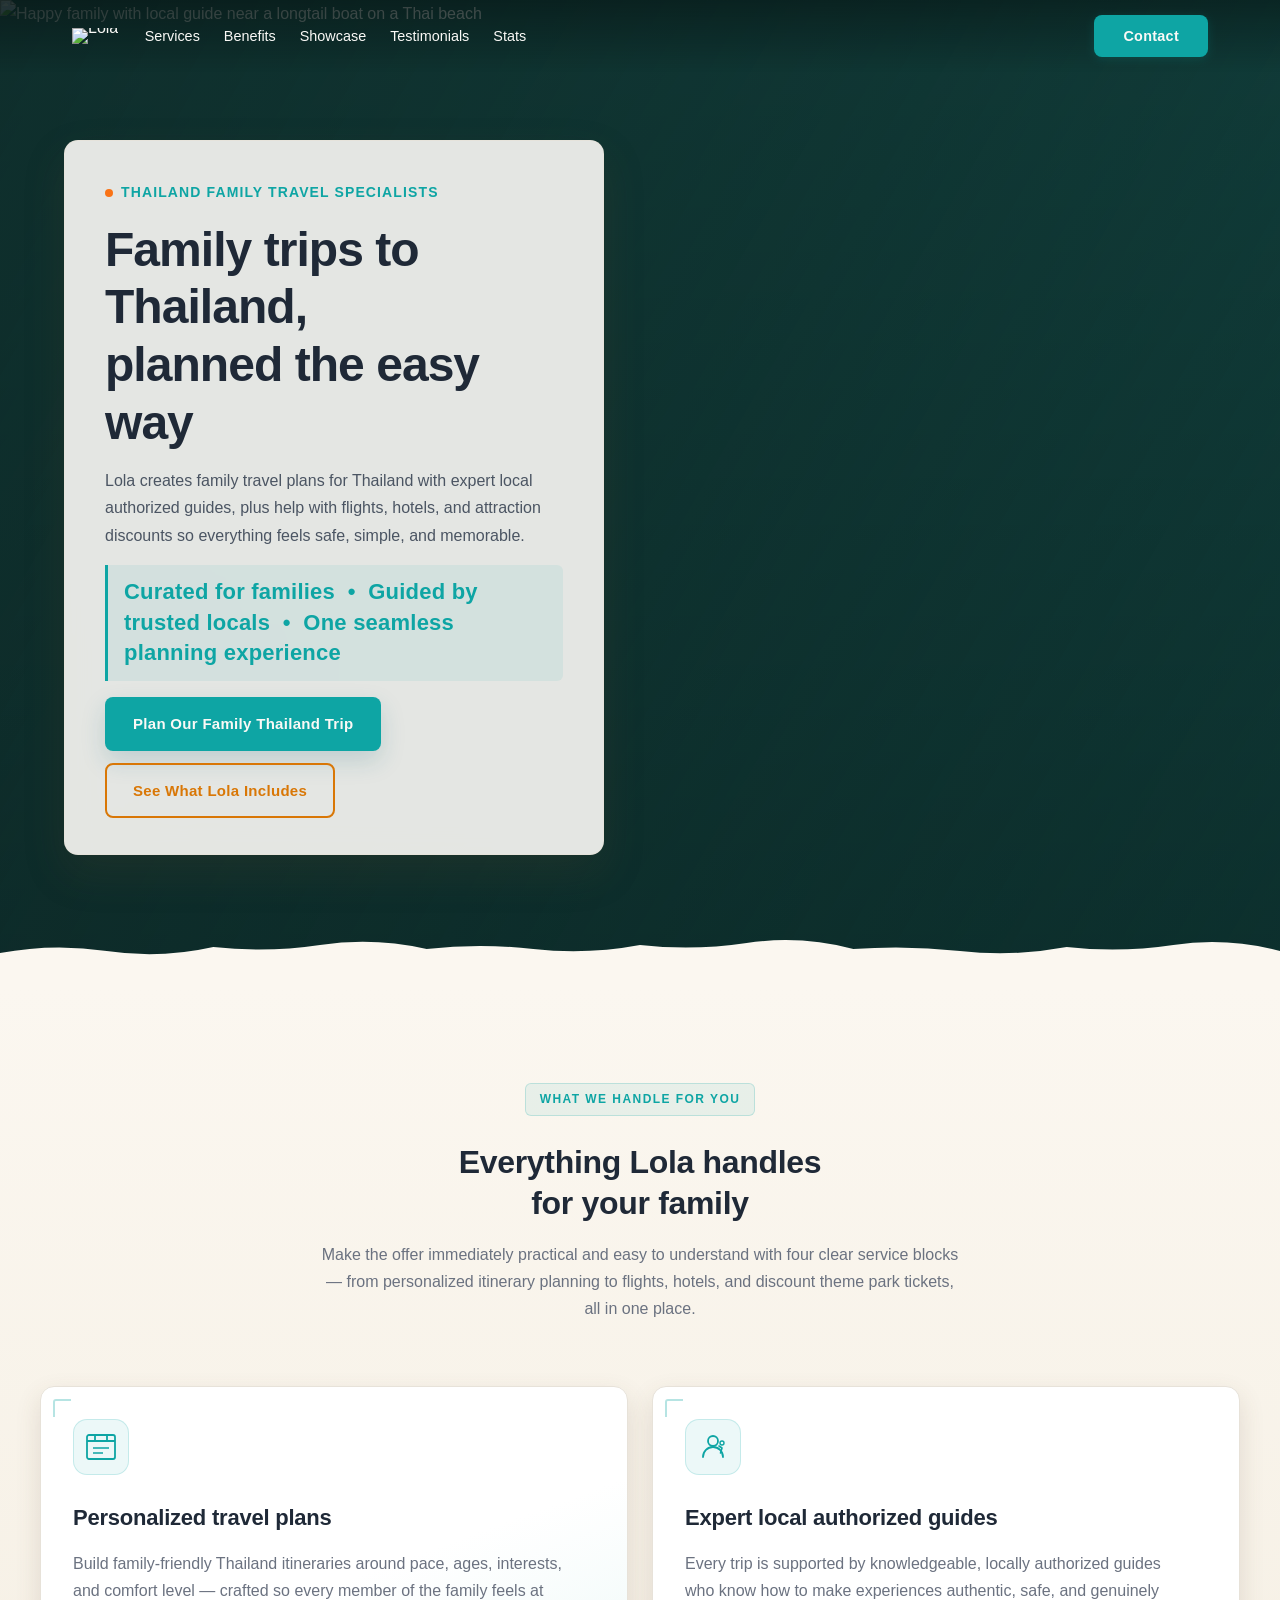
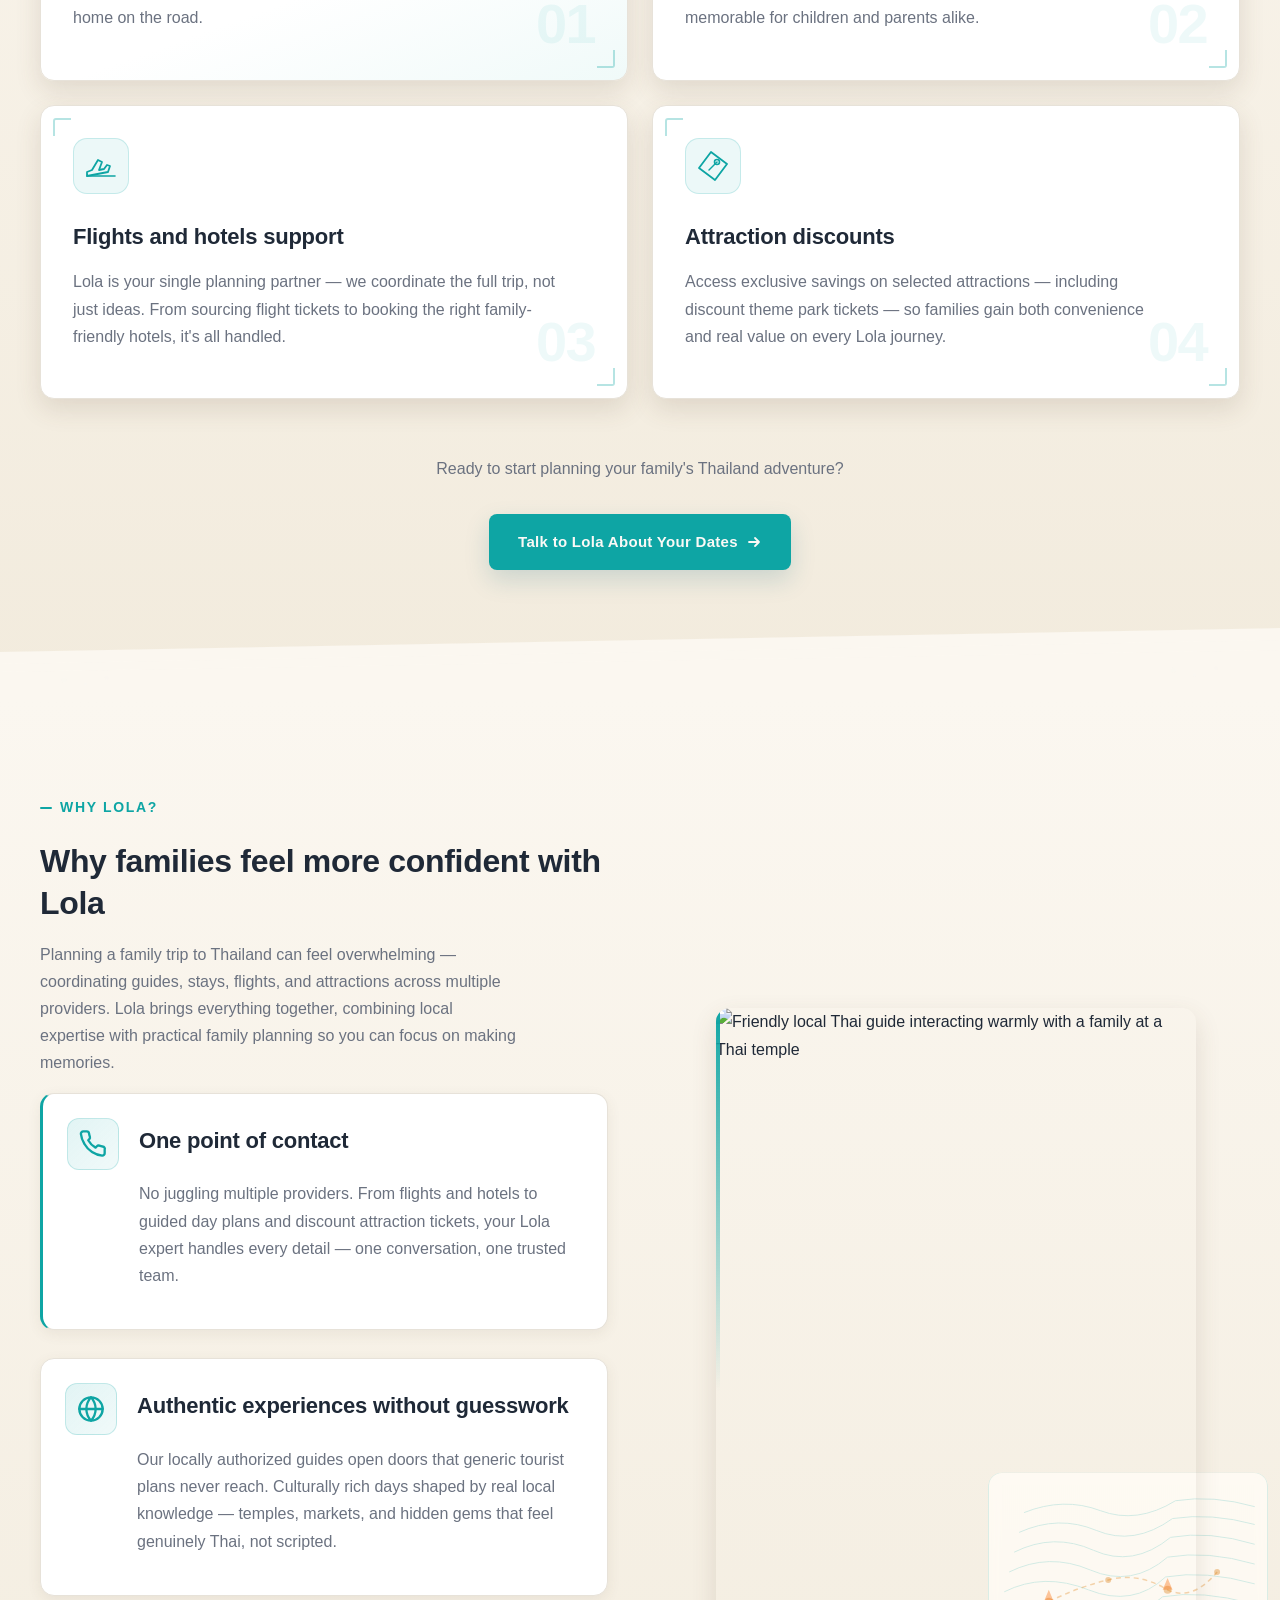
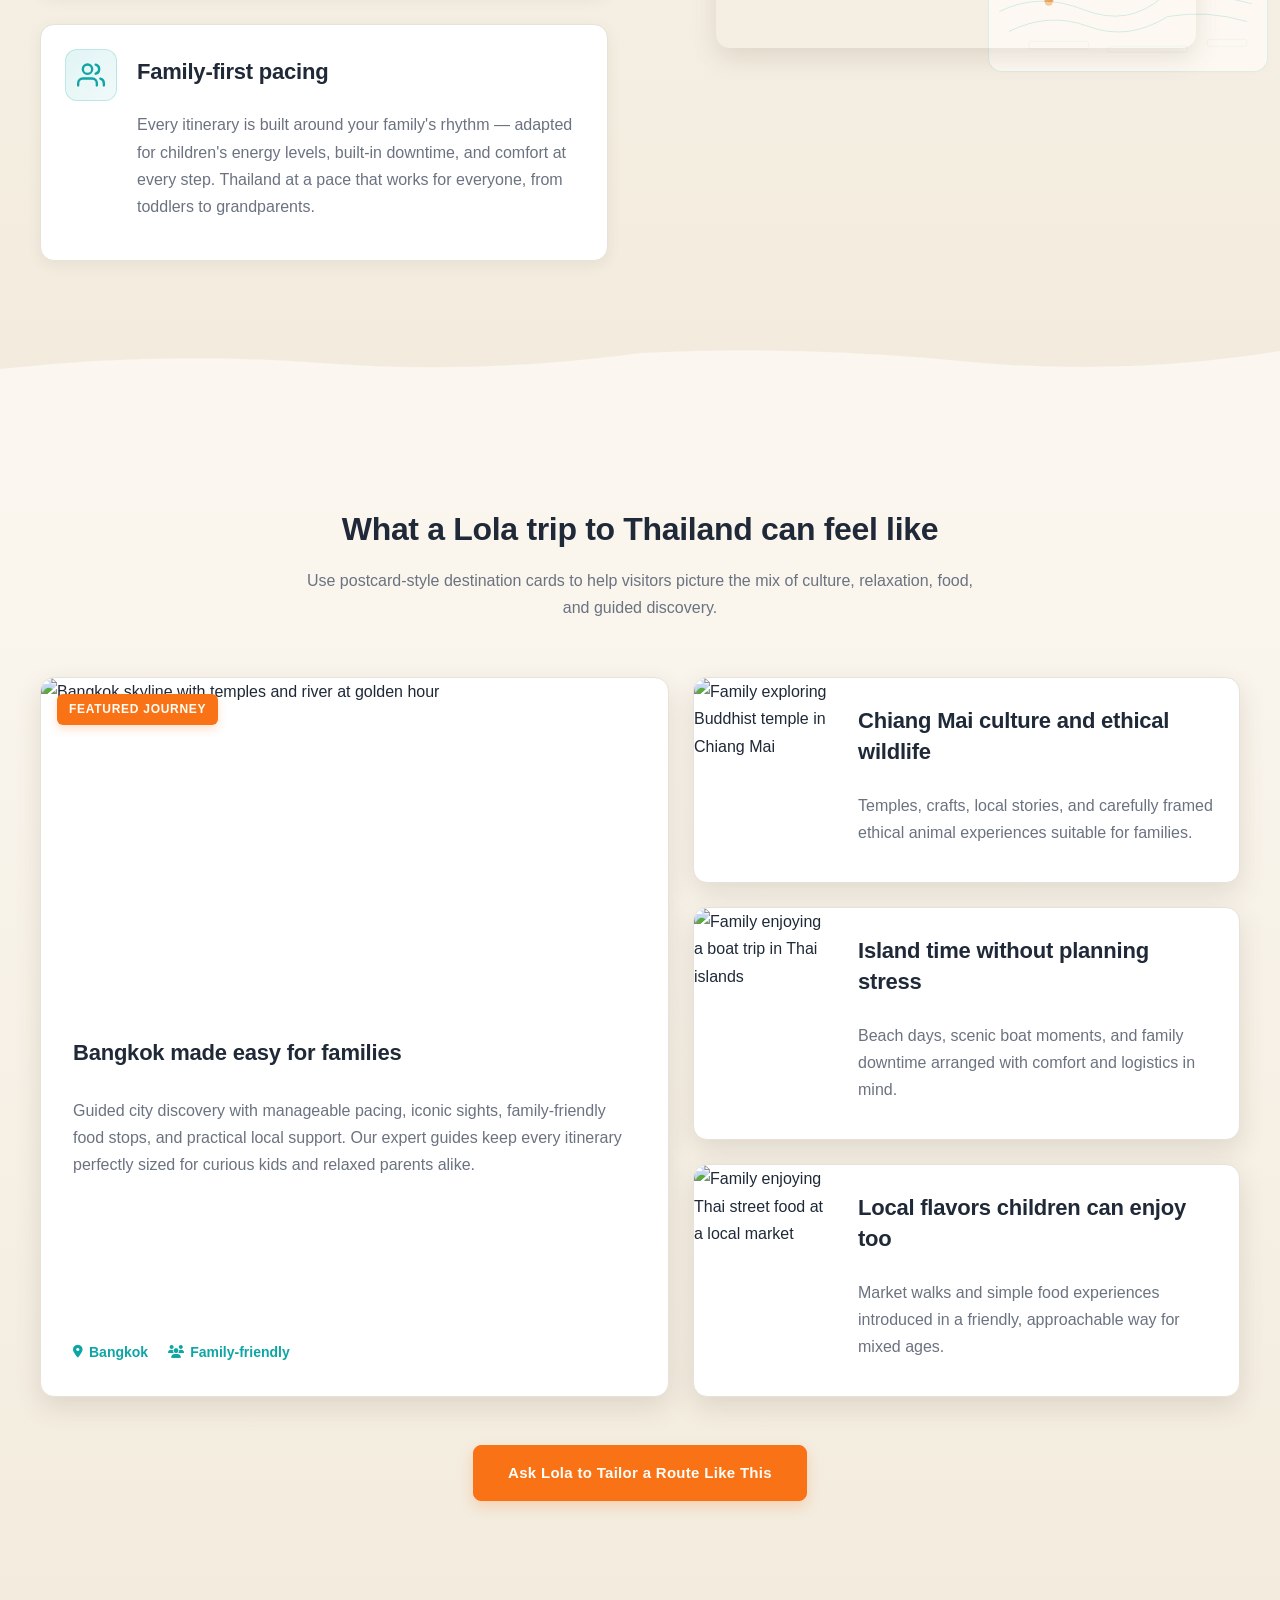
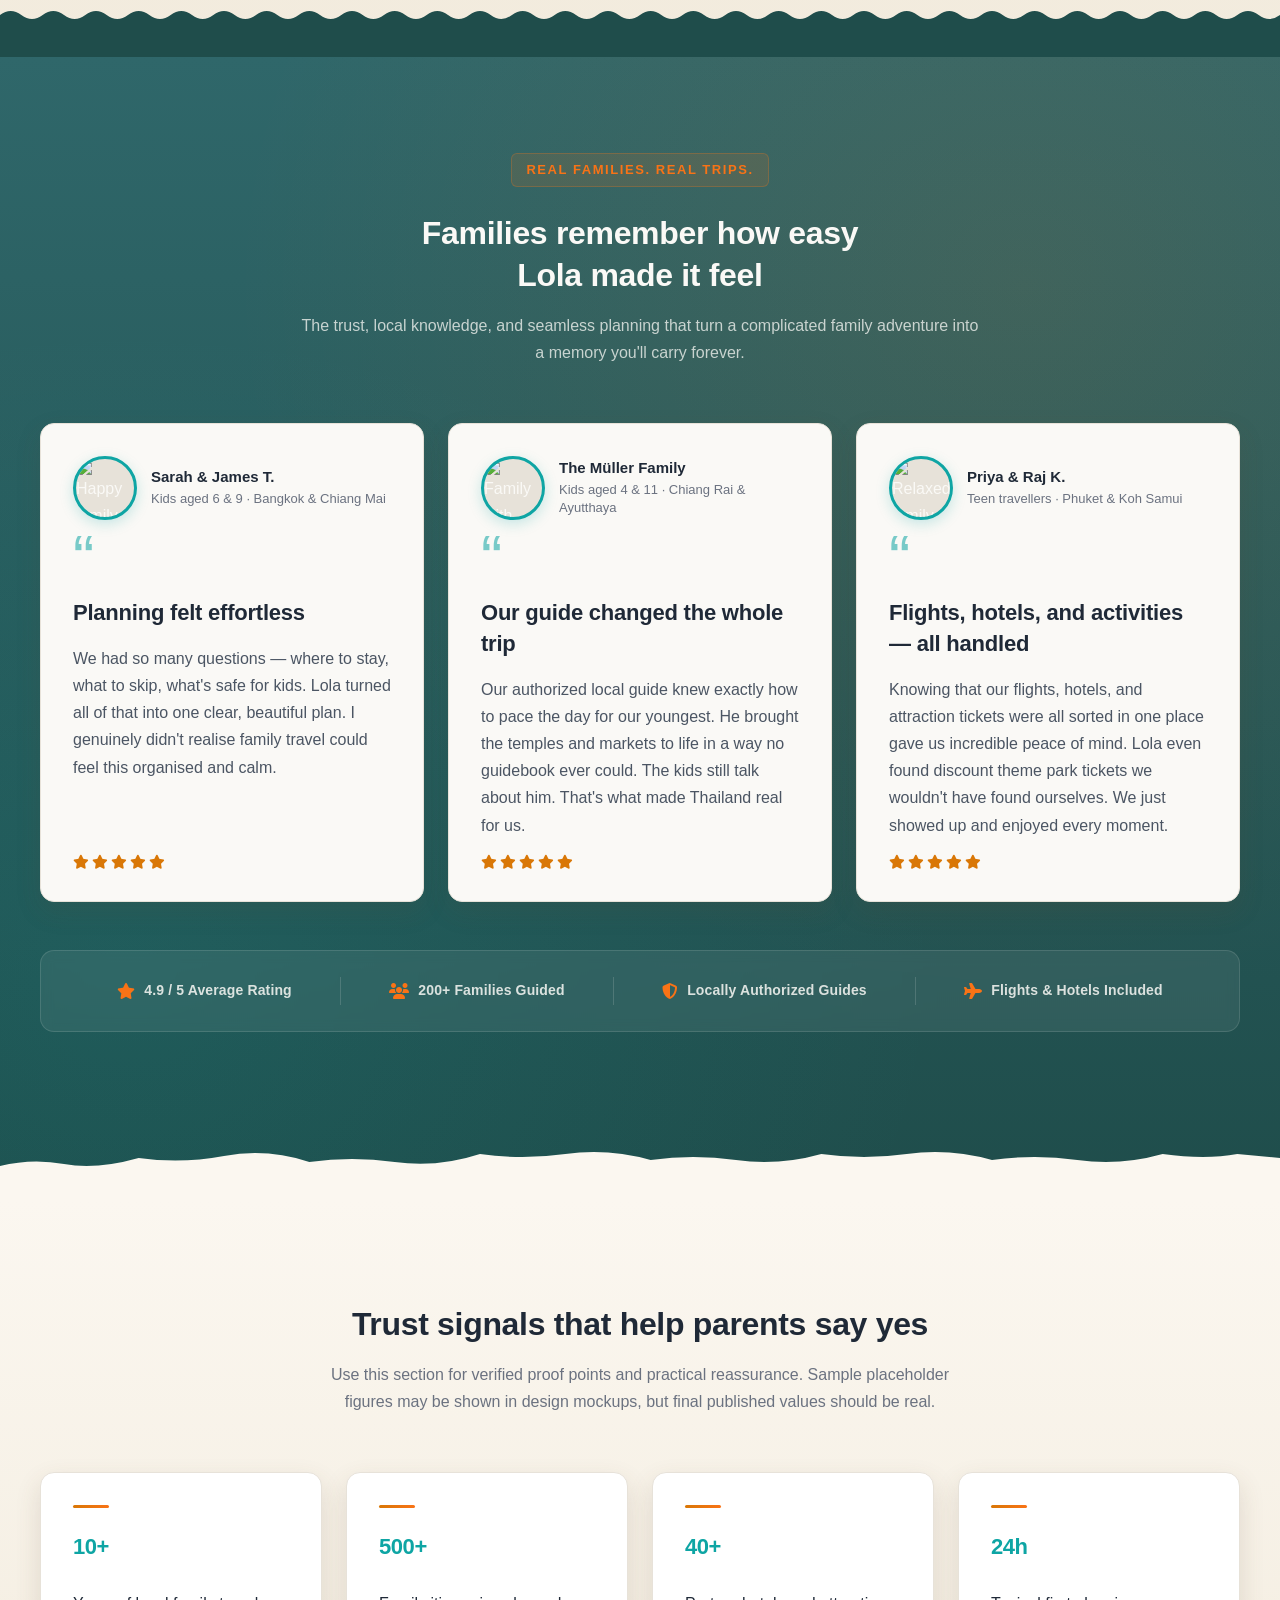
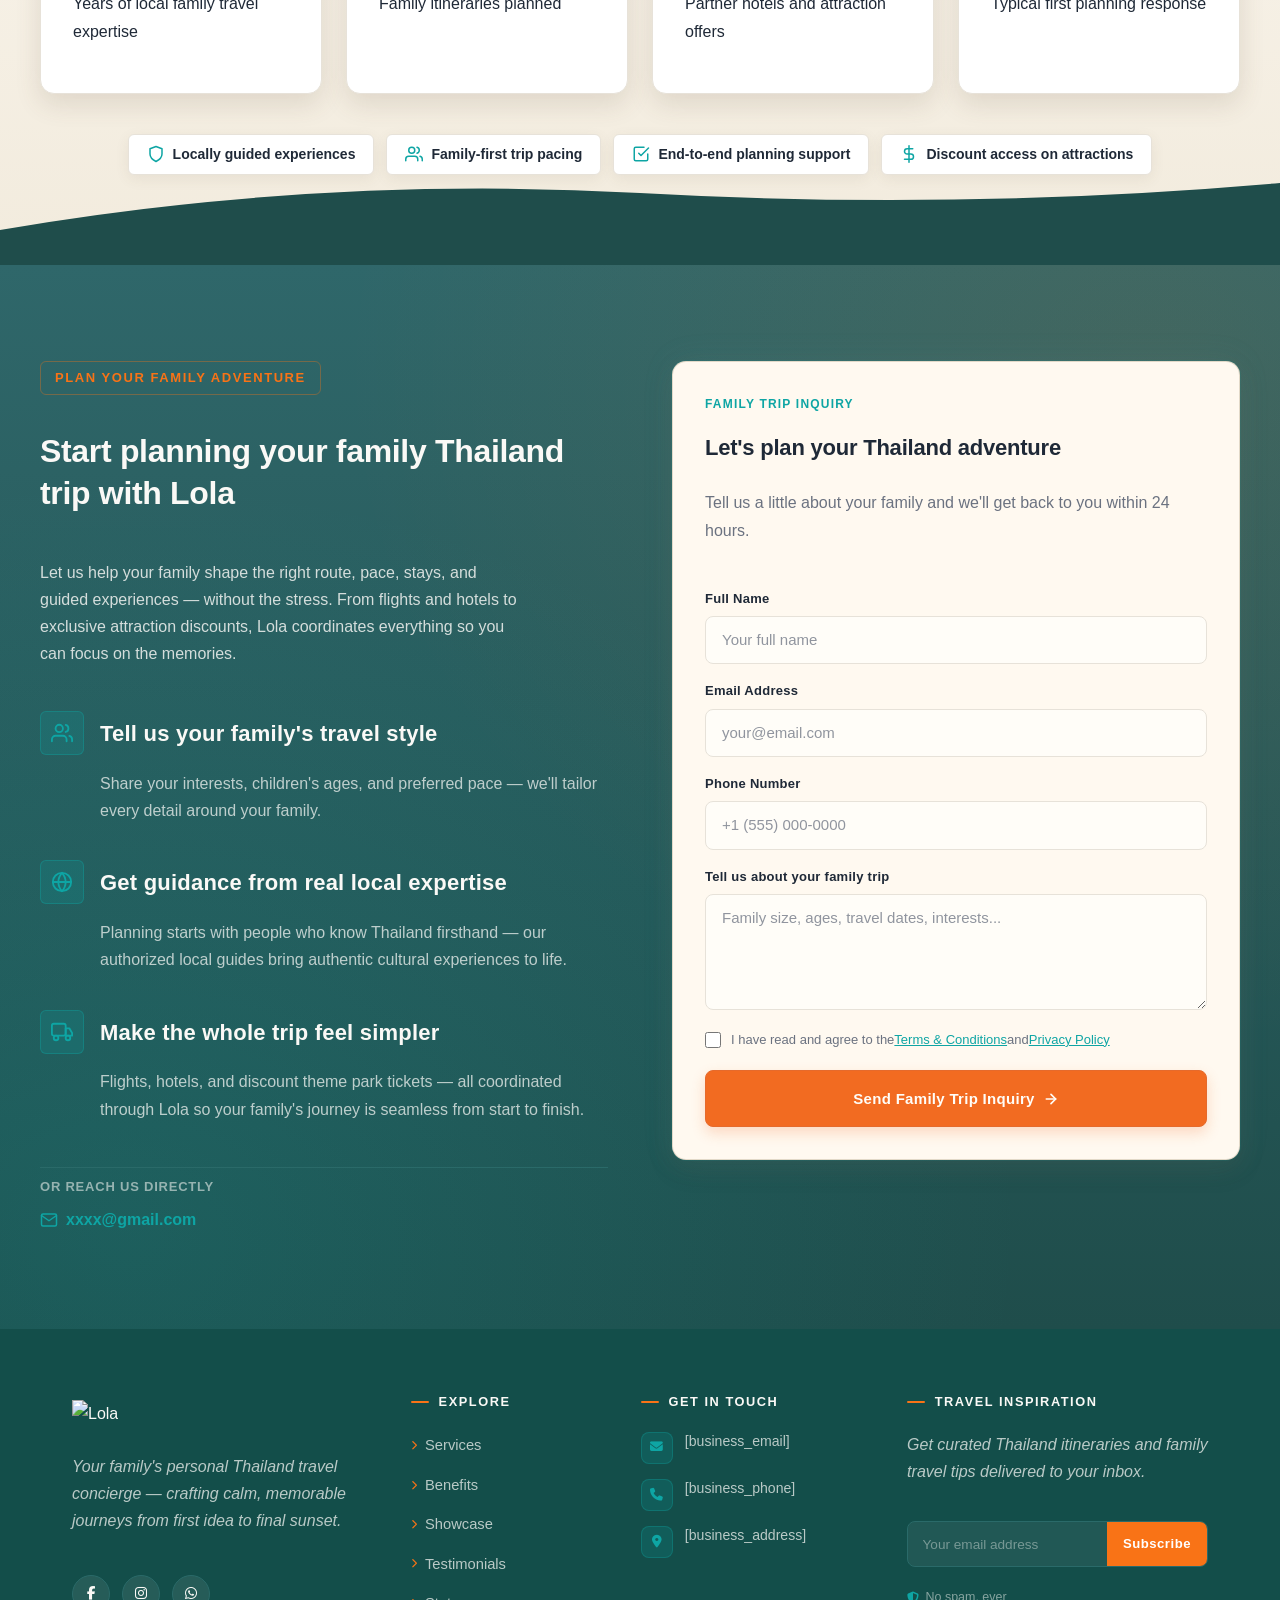
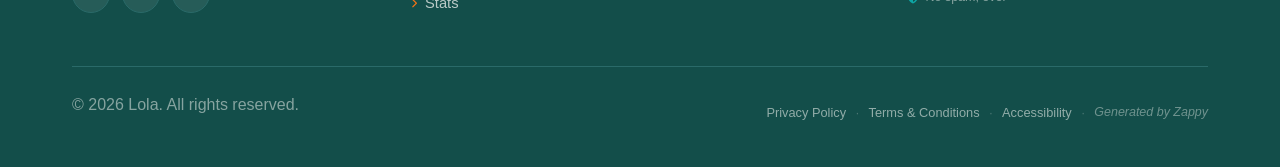
==== public/index.html @ 4117907b "Background sync: Progressive GitHub Sync" ====
<!doctype html><html dir="ltr" lang="en"><head><meta charset="UTF-8"><meta content="width=device-width,initial-scale=1" name="viewport"><meta content="index, follow" name="robots"><title>Book Google Flight Tickets to Thailand — Lola</title><meta content="Discover Thailand with your family through Lola&#39;s curated guided tours. Score google flight tickets, exclusive hotel deals, and discount theme park tickets for an unforgettable adventure." name="description"><meta content="google flight tickets, discount theme park tickets, family travel Thailand, Lola, american airlines multi city" name="keywords"><link href="/assets/favicon.ico" rel="icon" type="image/x-icon"><link href="/assets/favicon-16x16.png" rel="icon" type="image/png" sizes="16x16"><link href="/assets/favicon-32x32.png" rel="icon" type="image/png" sizes="32x32"><link href="/assets/favicon-48x48.png" rel="icon" type="image/png" sizes="48x48"><link href="/assets/favicon-192x192.png" rel="icon" type="image/png" sizes="192x192"><link href="/assets/favicon-512x512.png" rel="icon" type="image/png" sizes="512x512"><link href="/assets/apple-touch-icon.png" rel="apple-touch-icon"><script>!function(){"use strict";var t="468d2882-c466-44e0-af44-62653884b765",e="https://api.zappy5.com/api/analytics/track",a=18e5,n=2592e6,o=!0,i=!0,r=!0;var s=function(){var e="zappy_visitor_"+t,a=null;try{if(a=localStorage.getItem(e)){var o=JSON.parse(a),i=Date.now();if(i-o.created<n)return o.lastSeen=i,localStorage.setItem(e,JSON.stringify(o)),o.id}}catch(t){console.warn("Zappy Analytics: LocalStorage not available")}var r="zv_"+Date.now()+"_"+Math.random().toString(36).substr(2,9);try{localStorage.setItem(e,JSON.stringify({id:r,created:Date.now(),lastSeen:Date.now()}))}catch(t){}return r}(),c=function(){var e="zappy_session_"+t,n=null;try{if(n=sessionStorage.getItem(e)){var o=JSON.parse(n),i=Date.now();if(i-o.timestamp<a)return o.timestamp=i,sessionStorage.setItem(e,JSON.stringify(o)),o.id}}catch(t){console.warn("Zappy Analytics: SessionStorage not available")}var r="zs_"+Date.now()+"_"+Math.random().toString(36).substr(2,9);try{sessionStorage.setItem(e,JSON.stringify({id:r,timestamp:Date.now()}))}catch(t){}return r}();function l(a,n){n=n||{};var o={website_id:t,event_type:a,page_path:window.location.pathname,referrer:document.referrer||"direct",visitor_id:s,session_id:c,metadata:n};if(navigator.sendBeacon){var i=new Blob([JSON.stringify(o)],{type:"application/json"});navigator.sendBeacon(e,i)}else fetch(e,{method:"POST",headers:{"Content-Type":"application/json"},body:JSON.stringify(o),keepalive:!0}).catch(function(t){console.warn("Zappy Analytics: Failed to track event",t)})}o&&l("pageview",{title:document.title,url:window.location.href}),i&&document.addEventListener("click",function(t){var e=t.target;if("BUTTON"===e.tagName||e.closest("button")){var a="BUTTON"===e.tagName?e:e.closest("button");l("click",{element:"button",text:a.textContent.trim().substring(0,100),id:a.id||null,class:a.className||null})}else if("A"===e.tagName||e.closest("a")){var n="A"===e.tagName?e:e.closest("a");l("navigation",{element:"link",text:n.textContent.trim().substring(0,100),href:n.href,external:n.hostname!==window.location.hostname})}},!0),r&&document.addEventListener("submit",function(t){var e=t.target;l("form_submit",{form_id:e.id||null,form_name:e.name||null,form_action:e.action||null,form_method:e.method||"GET"})},!0);var d=Date.now();window.addEventListener("beforeunload",function(){l("page_unload",{time_on_page:Math.floor((Date.now()-d)/1e3),page_path:window.location.pathname})}),window.zappyAnalytics={track:l,getVisitorId:function(){return s},getSessionId:function(){return c}}}()</script><meta content="Book Google Flight Tickets to Thailand — Lola" property="og:title"><meta content="Discover Thailand with your family through Lola's curated guided tours. Score google flight tickets, exclusive hotel deals, and discount theme park tickets for an unforgettable adventure." property="og:description"><meta content="website" property="og:type"><meta content="en_US" property="og:locale"><meta content="summary_large_image" name="twitter:card"><meta content="Book Google Flight Tickets to Thailand — Lola" name="twitter:title"><meta content="Discover Thailand with your family through Lola's curated guided tours. Score google flight tickets, exclusive hotel deals, and discount theme park tickets for an unforgettable adventure." name="twitter:description"><link href="https://cdnjs.cloudflare.com/ajax/libs/font-awesome/6.4.0/css/all.min.css" rel="stylesheet"><link href="/assets/favicon.ico" rel="icon" type="image/x-icon"><link href="/assets/favicon-16x16.png" rel="icon" type="image/png" sizes="16x16"><link href="/assets/favicon-32x32.png" rel="icon" type="image/png" sizes="32x32"><link href="/assets/favicon-48x48.png" rel="icon" type="image/png" sizes="48x48"><link href="/assets/favicon-192x192.png" rel="icon" type="image/png" sizes="192x192"><link href="/assets/favicon-512x512.png" rel="icon" type="image/png" sizes="512x512"><link href="/assets/apple-touch-icon.png" rel="apple-touch-icon"><link href="https://cdn.jsdelivr.net/npm/vanilla-cookieconsent@3/dist/cookieconsent.css" rel="stylesheet"><script src="https://cdn.jsdelivr.net/npm/vanilla-cookieconsent@3/dist/cookieconsent.umd.js"></script><script src="https://cdn.jsdelivr.net/gh/mickidum/acc_toolbar/acctoolbar/acctoolbar.min.js"></script><link href="/styles.css" rel="stylesheet"><style id="zappy-dropdown-submenu-styles">#navMenu li:has(.sub-menu),.nav-menu li:has(.sub-menu),.navbar li:has(.sub-menu),nav li:has(.sub-menu){position:relative}#navMenu .sub-menu,.nav-menu .sub-menu,.navbar .sub-menu,nav .sub-menu{display:block!important;position:absolute!important;top:100%;left:0;min-width:220px;background:#fff;border-radius:8px;box-shadow:0 8px 25px rgba(0,0,0,.15);padding:8px 0;opacity:0;visibility:hidden;transform:translateY(10px);transition:all .3s ease;z-index:1000;list-style:none;pointer-events:none}#navMenu li:hover>.sub-menu,.nav-menu li:hover>.sub-menu,.navbar li:hover>.sub-menu,nav li:hover>.sub-menu{opacity:1!important;visibility:visible!important;transform:translateY(0)!important;pointer-events:auto!important}.sub-menu li{list-style:none;margin:0;padding:0}.sub-menu a{display:block!important;padding:10px 16px!important;color:var(--text-dark,#333)!important;font-weight:500;text-decoration:none;white-space:nowrap;transition:background-color .2s}.sub-menu a:hover{background-color:#f5f5f5}[dir=rtl] .nav-menu .sub-menu,[dir=rtl] .navbar .sub-menu,[dir=rtl] nav .sub-menu,html[lang=ar] .nav-menu .sub-menu,html[lang=ar] .navbar .sub-menu,html[lang=ar] nav .sub-menu,html[lang=he] .nav-menu .sub-menu,html[lang=he] .navbar .sub-menu,html[lang=he] nav .sub-menu{left:auto!important;right:0!important}.sub-menu:empty,.sub-menu:not(:has(li)),.sub-menu:not(:has(li:not(.zappy-hidden-menu-item))){display:none!important;opacity:0!important;visibility:hidden!important;pointer-events:none!important}li:has(.menu-group-title):hover>.sub-menu{opacity:1!important;visibility:visible!important;transform:translateY(0)!important;pointer-events:auto!important}#navMenu>li>.menu-group-title,.nav-menu>li>.menu-group-title{display:inline-block;padding:.5rem 1rem;cursor:default;user-select:none}@media (max-width:768px){#navMenu .sub-menu,.nav-menu .sub-menu,.navbar .sub-menu,nav .sub-menu{position:static!important;transform:none!important;box-shadow:none!important;background:0 0!important;max-height:0;overflow:hidden;opacity:0;visibility:hidden;transition:max-height .3s ease,opacity .3s ease;padding:0!important;border-radius:0!important}.sub-menu.mobile-expanded{max-height:500px!important;opacity:1!important;visibility:visible!important;padding:8px 0 8px 16px!important}[dir=rtl] .sub-menu.mobile-expanded,html[lang=he] .sub-menu.mobile-expanded{padding:8px 16px 8px 0!important}#navMenu li:hover>.sub-menu,.nav-menu li:hover>.sub-menu,.navbar li:hover>.sub-menu,nav li:hover>.sub-menu{opacity:0;visibility:hidden;pointer-events:none}#navMenu li>.sub-menu.mobile-expanded,.nav-menu li>.sub-menu.mobile-expanded,.navbar li>.sub-menu.mobile-expanded,nav li>.sub-menu.mobile-expanded{opacity:1!important;visibility:visible!important;pointer-events:auto!important}#navMenu li:has(.sub-menu),.nav-menu li:has(.sub-menu),.navbar li:has(.sub-menu),nav li:has(.sub-menu){display:flex!important;flex-wrap:wrap!important;align-items:center!important;position:relative!important;min-height:44px!important}#navMenu li:has(.sub-menu)>a,.nav-menu li:has(.sub-menu)>a,.navbar li:has(.sub-menu)>a,nav li:has(.sub-menu)>a{flex:1!important;min-width:0!important}#navMenu li:has(.sub-menu)>.menu-group-title,.nav-menu li:has(.sub-menu)>.menu-group-title,.navbar li:has(.sub-menu)>.menu-group-title,nav li:has(.sub-menu)>.menu-group-title{flex:1!important;min-width:0!important;padding:0!important;line-height:inherit!important}#navMenu li:has(.sub-menu)>.sub-menu,.nav-menu li:has(.sub-menu)>.sub-menu,.navbar li:has(.sub-menu)>.sub-menu,nav li:has(.sub-menu)>.sub-menu{flex-basis:100%!important;width:100%!important}#navMenu li:has(.sub-menu)>a [class*=arrow],#navMenu li:has(.sub-menu)>a [class*=chevron],.nav-menu li:has(.sub-menu)>a .fa-angle-down,.nav-menu li:has(.sub-menu)>a .fa-chevron-down,.nav-menu li:has(.sub-menu)>a [class*=arrow],.nav-menu li:has(.sub-menu)>a [class*=chevron],nav li:has(.sub-menu)>a [class*=arrow],nav li:has(.sub-menu)>a [class*=chevron]{display:none!important;visibility:hidden!important}.mobile-submenu-toggle{display:flex!important;align-items:center!important;justify-content:center!important;width:44px!important;height:auto!important;background:0 0!important;border:none!important;cursor:pointer!important;color:var(--text-light)!important;position:static!important;flex-shrink:0!important;align-self:stretch!important;z-index:2!important;padding:0!important;margin:0!important}.mobile-submenu-toggle::after{content:''!important;width:0!important;height:0!important;border-left:6px solid transparent!important;border-right:6px solid transparent!important;border-top:7px solid currentColor!important;transition:transform .3s ease!important}.mobile-submenu-toggle.expanded::after{transform:rotate(180deg)!important}.sub-menu a{padding:10px 0!important;display:block!important;color:var(--text-light)!important}.navbar .sub-menu li a,.zappy-products-dropdown .sub-menu a,nav.navbar .sub-menu li a{color:var(--text-light)!important}}@media (min-width:769px){.mobile-submenu-toggle{display:none!important}}</style><style id="mobile-lang-menu-deployed-css">@media (max-width:768px){.lang-switcher,.nav-container .lang-switcher,.nav-cta-container .lang-switcher,.nav-ecommerce-icons .lang-switcher,.nav-icons-left .lang-switcher,.navbar .lang-switcher,.navbar .nav-cta-container .lang-switcher{display:none!important}.mobile-lang-menu{width:100%;border-top:1px solid rgba(128,128,128,.2);padding:8px 0 0 0;margin-top:8px}.mobile-lang-toggle{display:flex!important;align-items:center;justify-content:space-between;width:100%;padding:12px 16px;background:0 0;border:none;cursor:pointer;font-size:15px;color:inherit;font-family:inherit}.mobile-lang-toggle::after{content:'';display:inline-block;width:8px;height:8px;border-right:2px solid currentColor;border-bottom:2px solid currentColor;transform:rotate(45deg);transition:transform .3s ease;margin-left:8px}.mobile-lang-toggle.expanded::after{transform:rotate(-135deg)}.mobile-lang-options{max-height:0;overflow:hidden;transition:max-height .3s ease}.mobile-lang-options.expanded{max-height:300px}.mobile-lang-option{display:flex!important;align-items:center;gap:10px;padding:10px 24px;text-decoration:none;color:inherit;font-size:14px;font-family:inherit}.mobile-lang-option:hover{background:rgba(128,128,128,.1)}.mobile-lang-option.active{font-weight:600;opacity:.7;pointer-events:none}.mobile-lang-option img{width:20px;height:20px;border-radius:50%}}@media (min-width:769px){.mobile-lang-menu{display:none!important}}</style><style id="zappy-widget-visibility">#mic-access-tool-box,#mic-access-tool-general-button,#mic-init-access-tool #mic-access-tool-box,#mic-init-access-tool #mic-access-tool-general-button,#mic-init-access-tool .mic-access-tool-general-button,._access-icon,._access-menu,.mic-access-tool-box,.mic-access-tool-general-button,div[id*=mic-access-tool-box]{display:none!important;visibility:hidden!important;opacity:0!important;pointer-events:none!important}</style></head><body><nav class="navbar"><button class="mobile-toggle" aria-label="Menu" id="mobileToggle"><svg viewBox="0 0 24 24" height="24" width="24" fill="none" class="hamburger-icon"><path d="M3 12h18M3 6h18M3 18h18" stroke="currentColor" stroke-width="2" stroke-linecap="round"></path></svg><svg viewBox="0 0 24 24" height="24" width="24" fill="none" class="close-icon" style="display:none"><path d="M18 6L6 18M6 6l12 12" stroke="currentColor" stroke-width="2" stroke-linecap="round"></path></svg></button><button class="phone-header-btn" aria-label="Call" data-phone="+1-800-555-0199"><svg viewBox="0 0 24 24" height="20" width="20" fill="currentColor"><path d="M22 16.92v3a2 2 0 0 1-2.18 2 19.79 19.79 0 0 1-8.63-3.07 19.5 19.5 0 0 1-6-6 19.79 19.79 0 0 1-3.07-8.67A2 2 0 0 1 4.11 2h3a2 2 0 0 1 2 1.72 12.84 12.84 0 0 0 .7 2.81 2 2 0 0 1-.45 2.11L8.09 9.91a16 16 0 0 0 6 6l1.27-1.27a2 2 0 0 1 2.11-.45 12.84 12.84 0 0 0 2.81.7A2 2 0 0 1 22 16.92z"></path></svg></button><div class="nav-container"><div class="nav-brand"><a href="/" class="logo-link"><img alt="Lola" src="/assets/business-logo.webp" class="logo"></a></div><ul class="nav-menu" id="navMenu"><li><a href="#services">Services</a></li><li><a href="#benefits">Benefits</a></li><li><a href="#showcase">Showcase</a></li><li><a href="#testimonials">Testimonials</a></li><li><a href="#stats">Stats</a></li></ul><div class="nav-cta-container"><a href="#contact" class="nav-cta-btn">Contact</a></div></div></nav><script>window.addEventListener("load",function(){const e=document.querySelector(".navbar, nav, header");if(!e)return void console.log("[Navbar] Navbar element not found");let t=document.getElementById("mobileToggle")||document.querySelector(".mobile-toggle")||document.querySelector(".hamburger")||document.querySelector(".hamburger-menu")||document.querySelector(".menu-toggle")||document.querySelector(".burger-menu")||document.querySelector('[aria-label="Menu"]')||document.querySelector('[aria-label="תפריט"]');const o=document.querySelector(".phone-header-btn"),n=window.getComputedStyle(e);let r=n.backgroundColor;if(console.log("[Navbar] Initial navbar background:",r),"transparent"===r||"rgba(0, 0, 0, 0)"===r||r.startsWith("rgba")&&r.includes(", 0)")){const e=n.backgroundImage;if(e&&"none"!==e)console.log("[Navbar] Navbar has background image/gradient, using dark text"),r="rgb(240, 240, 240)";else{const e=window.getComputedStyle(document.body).backgroundColor;console.log("[Navbar] Navbar transparent, using body background:",e),r=e}}const i=r.match(/\d+/g);if(i&&i.length>=3){const e=(.299*parseInt(i[0])+.587*parseInt(i[1])+.114*parseInt(i[2]))/255;console.log("[Navbar] Mobile button colors preserved from Claude CSS (luminance:",e.toFixed(2)+")");const n=document.createElement("style");n.id="zappy-mobile-nav-fix";document.documentElement.lang;document.documentElement.dir,n.textContent='\n        /* Hide mobile buttons on desktop, show only on mobile */\n        @media (min-width: 769px) {\n          .mobile-toggle,\n          .phone-header-btn {\n            display: none !important;\n          }\n        }\n        \n        /* Show and position mobile buttons correctly on mobile */\n        @media (max-width: 768px) {\n          .mobile-toggle,\n          .phone-header-btn {\n            position: absolute !important;\n            top: 50% !important;\n            transform: translateY(-50%) !important;\n            z-index: 1001 !important;\n            display: flex !important;\n            align-items: center !important;\n            justify-content: center !important;\n            width: 36px !important;\n            height: 36px !important;\n            border-radius: 50% !important;\n            border: none !important;\n            cursor: pointer !important;\n            padding: 6px !important;\n            background: none !important;\n            color: var(--nav-text, var(--text-light)) !important;\n          }\n          \n          /* LTR positioning (default): hamburger LEFT, phone RIGHT */\n          html:not([dir="rtl"]):not([lang="he"]):not([lang="ar"]) .mobile-toggle,\n          html[dir="ltr"] .mobile-toggle {\n            left: 12px !important;\n            right: auto !important;\n          }\n          html:not([dir="rtl"]):not([lang="he"]):not([lang="ar"]) .phone-header-btn,\n          html[dir="ltr"] .phone-header-btn {\n            right: 12px !important;\n            left: auto !important;\n          }\n          \n          /* RTL positioning: hamburger RIGHT, phone LEFT */\n          html[dir="rtl"] .mobile-toggle,\n          html[lang="he"] .mobile-toggle,\n          html[lang="ar"] .mobile-toggle {\n            right: 12px !important;\n            left: auto !important;\n          }\n          html[dir="rtl"] .phone-header-btn,\n          html[lang="he"] .phone-header-btn,\n          html[lang="ar"] .phone-header-btn {\n            left: 12px !important;\n            right: auto !important;\n          }\n          \n          /* CRITICAL: Ensure nav-container has min-height on mobile */\n          /* All children are positioned absolutely/fixed on mobile, so height:auto collapses to 0 */\n          .nav-container {\n            min-height: 70px !important;\n            position: relative !important;\n          }\n          \n          /* Ensure SVG icons are properly sized and inherit color */\n          .mobile-toggle svg,\n          .phone-header-btn svg {\n            width: 24px !important;\n            height: 24px !important;\n            /* Don\'t force display - let JavaScript control hamburger/close toggle */\n          }\n          \n          /* Reset nav-cta-container on mobile - remove desktop box-shadow/padding */\n          /* that creates a visible ghost box when CTA button is hidden */\n          .nav-cta-container {\n            box-shadow: none !important;\n            padding: 0 !important;\n          }\n          \n          /* Hide nav-cta-container entirely on mobile when there\'s no lang-switcher */\n          /* (only the CTA button is inside, and it\'s hidden on mobile) */\n          .nav-cta-container:not(:has(.lang-switcher)) {\n            display: none !important;\n          }\n          \n          /* CRITICAL: Prevent hero image fade gradient from bleeding over headline text */\n          /* The .image-fade-gradient has bottom: -30px (extends below parent) */\n          /* On mobile stacked layout, this overlaps the h1 text below the image */\n          .hero-image-column {\n            overflow: hidden !important;\n          }\n          .image-fade-gradient {\n            bottom: 0 !important;\n          }\n          \n          /* Hide desktop language switcher on mobile - hamburger menu handles it */\n          /* High specificity to override stored CSS */\n          .lang-switcher,\n          .nav-cta-container .lang-switcher,\n          .nav-container .lang-switcher,\n          .navbar .lang-switcher,\n          .navbar .nav-cta-container .lang-switcher {\n            display: none !important;\n          }\n        }\n      ';const r=document.getElementById("zappy-mobile-nav-fix");r&&r.remove(),document.head.appendChild(n),console.log("[Navbar] Critical CSS injected for mobile nav positioning");const l=window.innerWidth<=768;if(t){const e=t.querySelector(".hamburger-icon"),o=t.querySelector(".close-icon");e&&(e.style.setProperty("width","24px","important"),e.style.setProperty("height","24px","important"),e.style.setProperty("display","block","important")),o&&(o.style.setProperty("width","24px","important"),o.style.setProperty("height","24px","important"),o.style.setProperty("display","none","important")),l?(t.style.setProperty("position","absolute","important"),t.style.setProperty("top","50%","important"),t.style.setProperty("transform","translateY(-50%)","important"),t.style.setProperty("z-index","1001","important"),t.style.removeProperty("left"),t.style.removeProperty("right"),console.log("[Navbar] Mobile toggle positioning applied (mobile viewport)")):(t.style.removeProperty("position"),t.style.removeProperty("top"),t.style.removeProperty("transform"),t.style.removeProperty("z-index"),t.style.removeProperty("left"),t.style.removeProperty("right"),console.log("[Navbar] Desktop viewport - cleared mobile toggle inline positioning"))}if(o){const e=o.querySelector("svg");e&&(e.style.width="24px",e.style.height="24px",e.setAttribute("width","24"),e.setAttribute("height","24")),l?(o.style.setProperty("position","absolute","important"),o.style.setProperty("top","50%","important"),o.style.setProperty("transform","translateY(-50%)","important"),o.style.setProperty("z-index","1001","important"),o.style.removeProperty("left"),o.style.removeProperty("right"),console.log("[Navbar] Phone button positioning applied (mobile viewport)")):(o.style.removeProperty("position"),o.style.removeProperty("top"),o.style.removeProperty("transform"),o.style.removeProperty("z-index"),o.style.removeProperty("left"),o.style.removeProperty("right"),console.log("[Navbar] Desktop viewport - cleared phone button inline positioning"))}}else console.log("[Navbar] Could not parse background color:",r);t=document.getElementById("mobileToggle")||document.querySelector(".mobile-toggle")||document.querySelector(".hamburger")||document.querySelector(".hamburger-menu")||document.querySelector(".menu-toggle")||document.querySelector(".burger-menu")||document.querySelector('[aria-label="Menu"]')||document.querySelector('[aria-label="תפריט"]');const l=document.getElementById("navMenu")||document.querySelector(".nav-menu")||document.querySelector(".nav-links")||document.querySelector("nav ul:not(.submenu)");if(!t||!l)return void console.log("[Navbar] Mobile toggle or menu not found:",{toggle:!!t,menu:!!l});l.id||(l.id="navMenu"),console.log("[Navbar] Initializing mobile menu...");const a=t.cloneNode(!0);t.parentNode.replaceChild(a,t),a.addEventListener("click",function(e){e.preventDefault(),e.stopPropagation();const t=this.querySelector(".hamburger-icon"),o=this.querySelector(".close-icon");l.classList.contains("active")?(l.classList.remove("active"),t&&t.style.setProperty("display","block","important"),o&&o.style.setProperty("display","none","important"),document.body.style.overflow="",console.log("[Navbar] Menu closed")):(l.classList.add("active"),t&&t.style.setProperty("display","none","important"),o&&o.style.setProperty("display","block","important"),document.body.style.overflow="hidden",console.log("[Navbar] Menu opened"))}),l.querySelectorAll("a").forEach(function(e){e.addEventListener("click",function(){if("#"===this.getAttribute("href"))return;const e=a.querySelector(".hamburger-icon"),t=a.querySelector(".close-icon");l.classList.remove("active"),e&&e.style.setProperty("display","block","important"),t&&t.style.setProperty("display","none","important"),document.body.style.overflow="",console.log("[Navbar] Menu closed (link clicked)")})});var s=l.querySelectorAll(".dropdown-toggle");s.forEach(function(e){e.addEventListener("click",function(e){e.preventDefault(),e.stopPropagation();var t=this.closest(".nav-dropdown");t&&(t.parentNode.querySelectorAll(".nav-dropdown.open").forEach(function(e){e!==t&&e.classList.remove("open")}),t.classList.toggle("open"),console.log("[Navbar] Dropdown toggled:",t.classList.contains("open")?"open":"closed"))})}),document.addEventListener("click",function(e){e.target.closest(".nav-dropdown")||document.querySelectorAll(".nav-dropdown.open").forEach(function(e){e.classList.remove("open")})}),console.log("[Navbar] Dropdown handlers initialized for "+s.length+" dropdowns"),o&&o.addEventListener("click",function(){const e=document.querySelectorAll('a[href^="tel:"]'),t=e.length>0?e[0].getAttribute("href").replace("tel:",""):"[business_phone]";window.location.href="tel:"+t,console.log("[Navbar] Phone button clicked")}),console.log("[Navbar] Mobile menu initialized successfully");const p=function(){const e=document.querySelector(".whatsapp-float");e&&(window.innerWidth>=769?(e.style.setProperty("display","none","important"),e.style.setProperty("visibility","hidden","important"),e.style.setProperty("opacity","0","important"),e.style.setProperty("pointer-events","none","important"),console.log("[WhatsApp] Button hidden on desktop")):(e.style.removeProperty("display"),e.style.removeProperty("visibility"),e.style.removeProperty("opacity"),e.style.removeProperty("pointer-events"),console.log("[WhatsApp] Button visible on mobile")))};let c;p(),window.addEventListener("resize",function(){clearTimeout(c),c=setTimeout(p,100)})})</script><main><section class="home-hero-section" data-layout-spec="Home-hero" id="hero" data-hero-type="fullscreen-scrim"><div class="home-hero-bg"><img alt="Happy family with local guide near a longtail boat on a Thai beach" src="/assets/site-home-hero-image-1.webp" class="home-hero-img" data-context="A joyful family of four — parents and two young children — standing with a warm, smiling Thai local guide near a traditional longtail boat on a sun-drenched turquoise beach in Thailand. Morning golden light, lush green hills in the background, the family looking relaxed and excited. Photorealistic travel photography, vibrant tropical colors, authentic cultural atmosphere." data-placeholder="home-hero-image-1" height="700" width="1200" data-hero-bg="true"></div><div class="home-hero-scrim" aria-hidden="true"></div><div class="home-hero-content-wrap"><div class="home-hero-card"><div class="home-hero-eyebrow"><span class="home-hero-eyebrow-dot"></span><span>Thailand Family Travel Specialists</span></div><h1 class="home-hero-h1">Family trips to Thailand,<br>planned the easy way</h1><p class="home-hero-body">Lola creates family travel plans for Thailand with expert local authorized guides, plus help with flights, hotels, and attraction discounts so everything feels safe, simple, and memorable.</p><h3 class="home-hero-trust">Curated for families &nbsp;•&nbsp; Guided by trusted locals &nbsp;•&nbsp; One seamless planning experience</h3><div class="home-hero-ctas"><a href="#contact" class="home-hero-btn-primary">Plan Our Family Thailand Trip</a><a href="#services" class="home-hero-btn-secondary">See What Lola Includes</a></div></div></div><div class="home-hero-divider-wrapper"><svg viewBox="0 0 1440 72" xmlns="http://www.w3.org/2000/svg" aria-hidden="true" data-no-icon-edit="true" preserveAspectRatio="none"><path d="M0,72 L0,38 Q60,28 120,36 T240,32 Q300,38 360,30 T480,34 Q540,28 600,34 T720,30 Q780,36 840,28 T960,34 Q1020,30 1080,36 T1200,32 Q1260,38 1320,30 T1440,36 L1440,72 Z" fill="#FBF7F0"></path></svg></div></section><section class="home-services-section" data-layout-spec="Home-services" id="services"><div class="home-services-container"><div class="home-services-intro"><span class="home-services-eyebrow">What We Handle For You</span><h2 class="home-services-heading">Everything Lola handles<br>for your family</h2><p class="home-services-subtext">Make the offer immediately practical and easy to understand with four clear service blocks — from personalized itinerary planning to flights, hotels, and discount theme park tickets, all in one place.</p></div><div class="home-services-grid"><article class="home-services-card home-services-card--featured"><div class="home-services-card-corner home-services-card-corner--tl"></div><div class="home-services-card-corner home-services-card-corner--br"></div><div class="home-services-card-icon-wrap"><svg viewBox="0 0 36 36" xmlns="http://www.w3.org/2000/svg" aria-hidden="true" height="36" width="36" fill="none" data-element-type="icon" data-icon-type="svg"><rect height="24" rx="2" width="28" x="4" y="6" fill="none" stroke="currentColor" stroke-width="1.8"></rect><line x1="4" x2="32" y1="12" y2="12" stroke="currentColor" stroke-width="1.8"></line><line x1="12" x2="12" y1="6" y2="12" stroke="currentColor" stroke-width="1.8"></line><line x1="24" x2="24" y1="6" y2="12" stroke="currentColor" stroke-width="1.8"></line><line x1="10" x2="26" y1="19" y2="19" stroke="currentColor" stroke-width="1.6"></line><line x1="10" x2="20" y1="24" y2="24" stroke="currentColor" stroke-width="1.6"></line></svg></div><div class="home-services-card-content"><h3 class="home-services-card-title">Personalized travel plans</h3><p class="home-services-card-text">Build family-friendly Thailand itineraries around pace, ages, interests, and comfort level — crafted so every member of the family feels at home on the road.</p></div><div class="home-services-card-stamp">01</div></article><article class="home-services-card"><div class="home-services-card-corner home-services-card-corner--tl"></div><div class="home-services-card-corner home-services-card-corner--br"></div><div class="home-services-card-icon-wrap"><svg viewBox="0 0 36 36" xmlns="http://www.w3.org/2000/svg" aria-hidden="true" height="36" width="36" fill="none" data-element-type="icon" data-icon-type="svg"><circle cx="18" cy="12" r="5" fill="none" stroke="currentColor" stroke-width="1.8"></circle><path d="M8 28c0-5.523 4.477-10 10-10s10 4.477 10 10" fill="none" stroke="currentColor" stroke-width="1.8" stroke-linecap="round"></path><path d="M24 17l3 2-1.5 5" fill="none" stroke="currentColor" stroke-width="1.6" stroke-linejoin="round" stroke-linecap="round"></path><circle cx="27" cy="14" r="2" fill="none" stroke="currentColor" stroke-width="1.4"></circle></svg></div><div class="home-services-card-content"><h3 class="home-services-card-title">Expert local authorized guides</h3><p class="home-services-card-text">Every trip is supported by knowledgeable, locally authorized guides who know how to make experiences authentic, safe, and genuinely memorable for children and parents alike.</p></div><div class="home-services-card-stamp">02</div></article><article class="home-services-card"><div class="home-services-card-corner home-services-card-corner--tl"></div><div class="home-services-card-corner home-services-card-corner--br"></div><div class="home-services-card-icon-wrap"><svg viewBox="0 0 36 36" xmlns="http://www.w3.org/2000/svg" aria-hidden="true" height="36" width="36" fill="none" data-element-type="icon" data-icon-type="svg"><path d="M4 24l5-2 6-10 4 2-3 8 5-1 3-4 3 1-2 6-21 4z" fill="none" stroke="currentColor" stroke-width="1.8" stroke-linejoin="round"></path><line x1="4" x2="32" y1="28" y2="28" stroke="currentColor" stroke-width="1.6" stroke-linecap="round"></line></svg></div><div class="home-services-card-content"><h3 class="home-services-card-title">Flights and hotels support</h3><p class="home-services-card-text">Lola is your single planning partner — we coordinate the full trip, not just ideas. From sourcing flight tickets to booking the right family-friendly hotels, it's all handled.</p></div><div class="home-services-card-stamp">03</div></article><article class="home-services-card"><div class="home-services-card-corner home-services-card-corner--tl"></div><div class="home-services-card-corner home-services-card-corner--br"></div><div class="home-services-card-icon-wrap"><svg viewBox="0 0 36 36" xmlns="http://www.w3.org/2000/svg" aria-hidden="true" height="36" width="36" fill="none" data-element-type="icon" data-icon-type="svg"><path d="M4 20l12-16 16 12-12 16-16-12z" fill="none" stroke="currentColor" stroke-width="1.8" stroke-linejoin="round"></path><circle cx="22" cy="14" r="2.5" fill="none" stroke="currentColor" stroke-width="1.6"></circle><line x1="14" x2="22" y1="22" y2="14" stroke="currentColor" stroke-width="1.5" stroke-linecap="round"></line></svg></div><div class="home-services-card-content"><h3 class="home-services-card-title">Attraction discounts</h3><p class="home-services-card-text">Access exclusive savings on selected attractions — including discount theme park tickets — so families gain both convenience and real value on every Lola journey.</p></div><div class="home-services-card-stamp">04</div></article></div><div class="home-services-cta-wrap"><p class="home-services-cta-hint">Ready to start planning your family's Thailand adventure?</p><a href="#contact" class="home-services-cta-btn">Talk to Lola About Your Dates<svg viewBox="0 0 16 16" xmlns="http://www.w3.org/2000/svg" aria-hidden="true" height="16" width="16" fill="none"><path d="M3 8h10M9 4l4 4-4 4" stroke="currentColor" stroke-width="1.8" stroke-linecap="round" stroke-linejoin="round"></path></svg></a></div></div><div class="home-services-divider-wrapper" aria-hidden="true"><svg viewBox="0 0 1200 90" xmlns="http://www.w3.org/2000/svg" aria-hidden="true" data-no-icon-edit="true" preserveAspectRatio="none"><path d="M0,90 L0,42 L1200,18 L1200,90 Z" fill="#FBF7F0"></path><path d="M0,90 L0,54 L1200,30 L1200,90 Z" fill="#FBF7F0"></path><path d="M0,90 L0,62 L1200,40 L1200,90 Z" fill="#FBF7F0"></path><circle cx="60" cy="70" r="2.5" fill="rgba(250,249,246,0.18)"></circle><circle cx="80" cy="74" r="1.8" fill="rgba(250,249,246,0.13)"></circle><circle cx="100" cy="68" r="2" fill="rgba(250,249,246,0.10)"></circle><circle cx="1100" cy="60" r="2.5" fill="rgba(250,249,246,0.18)"></circle><circle cx="1120" cy="65" r="1.8" fill="rgba(250,249,246,0.13)"></circle><circle cx="1140" cy="58" r="2" fill="rgba(250,249,246,0.10)"></circle></svg></div></section><section class="home-benefits-section" data-layout-spec="Home-benefits" id="benefits"><div class="home-benefits-container"><div class="home-benefits-content"><span class="home-benefits-eyebrow">Why Lola?</span><h2 class="home-benefits-heading">Why families feel more confident with Lola</h2><p class="home-benefits-intro">Planning a family trip to Thailand can feel overwhelming — coordinating guides, stays, flights, and attractions across multiple providers. Lola brings everything together, combining local expertise with practical family planning so you can focus on making memories.</p><div class="home-benefits-list"><article class="home-benefit-item"><div class="home-benefit-icon-wrap"><svg viewBox="0 0 24 24" xmlns="http://www.w3.org/2000/svg" aria-hidden="true" height="28" width="28" fill="none" data-element-type="icon" data-icon-type="svg" stroke="currentColor" stroke-linecap="round" stroke-linejoin="round" stroke-width="2"><path d="M22 16.92v3a2 2 0 0 1-2.18 2 19.79 19.79 0 0 1-8.63-3.07A19.5 19.5 0 0 1 4.69 12 19.79 19.79 0 0 1 1.61 3.41 2 2 0 0 1 3.6 1.21h3a2 2 0 0 1 2 1.72c.127.96.361 1.903.7 2.81a2 2 0 0 1-.45 2.11L7.91 8.82a16 16 0 0 0 6.27 6.27l1.18-1.18a2 2 0 0 1 2.11-.45c.907.339 1.85.573 2.81.7A2 2 0 0 1 22 16.92z"></path></svg></div><div class="home-benefit-body"><h3 class="home-benefit-title">One point of contact</h3><p class="home-benefit-text">No juggling multiple providers. From flights and hotels to guided day plans and discount attraction tickets, your Lola expert handles every detail — one conversation, one trusted team.</p></div></article><article class="home-benefit-item"><div class="home-benefit-icon-wrap"><svg viewBox="0 0 24 24" xmlns="http://www.w3.org/2000/svg" aria-hidden="true" height="28" width="28" fill="none" data-element-type="icon" data-icon-type="svg" stroke="currentColor" stroke-linecap="round" stroke-linejoin="round" stroke-width="2"><circle cx="12" cy="12" r="10"></circle><line x1="2" x2="22" y1="12" y2="12"></line><path d="M12 2a15.3 15.3 0 0 1 4 10 15.3 15.3 0 0 1-4 10 15.3 15.3 0 0 1-4-10 15.3 15.3 0 0 1 4-10z"></path></svg></div><div class="home-benefit-body"><h3 class="home-benefit-title">Authentic experiences without guesswork</h3><p class="home-benefit-text">Our locally authorized guides open doors that generic tourist plans never reach. Culturally rich days shaped by real local knowledge — temples, markets, and hidden gems that feel genuinely Thai, not scripted.</p></div></article><article class="home-benefit-item"><div class="home-benefit-icon-wrap"><svg viewBox="0 0 24 24" xmlns="http://www.w3.org/2000/svg" aria-hidden="true" height="28" width="28" fill="none" data-element-type="icon" data-icon-type="svg" stroke="currentColor" stroke-linecap="round" stroke-linejoin="round" stroke-width="2"><path d="M17 21v-2a4 4 0 0 0-4-4H5a4 4 0 0 0-4 4v2"></path><circle cx="9" cy="7" r="4"></circle><path d="M23 21v-2a4 4 0 0 0-3-3.87"></path><path d="M16 3.13a4 4 0 0 1 0 7.75"></path></svg></div><div class="home-benefit-body"><h3 class="home-benefit-title">Family-first pacing</h3><p class="home-benefit-text">Every itinerary is built around your family's rhythm — adapted for children's energy levels, built-in downtime, and comfort at every step. Thailand at a pace that works for everyone, from toddlers to grandparents.</p></div></article></div></div><div class="home-benefits-imagery"><div class="home-benefits-image-frame"><img alt="Friendly local Thai guide interacting warmly with a family at a Thai temple" src="/assets/site-home-benefits-image-1.webp" data-context="A warm, candid lifestyle photograph of a friendly Thai local guide — a smiling man in his 30s wearing traditional casual Thai attire — crouching down and warmly interacting with a Western family of four (parents and two young children aged 5-8) at a vibrant Thai temple courtyard. Golden afternoon light, lush tropical greenery in the background, authentic cultural setting. The guide is pointing at something interesting, the children look delighted and engaged, the parents look relaxed and trusting. Portrait orientation, editorial travel photography style, warm color tones." data-placeholder="home-benefits-image-1" height="680" width="520"><div class="home-benefits-image-accent" aria-hidden="true"></div></div><div class="home-benefits-map-backplate" aria-hidden="true"><svg viewBox="0 0 280 200" xmlns="http://www.w3.org/2000/svg" aria-hidden="true" height="200" width="280" data-no-icon-edit="true"><g fill="none" opacity="0.18" stroke="var(--primary)" stroke-width="1"><path d="M20,160 Q60,140 100,155 T180,145 Q220,138 260,150"></path><path d="M10,140 Q50,120 95,138 T175,125 Q215,118 265,132"></path><path d="M15,120 Q55,100 100,118 T178,105 Q218,98 268,112"></path><path d="M20,100 Q60,80 102,98 T180,85 Q220,78 268,92"></path><path d="M25,80 Q65,60 105,78 T183,65 Q222,58 268,72"></path><path d="M30,60 Q70,42 108,58 T185,46 Q224,40 268,52"></path><path d="M35,40 Q75,24 112,38 T188,28 Q226,22 268,34"></path></g><g fill="var(--secondary)" opacity="0.35"><circle cx="60" cy="130" r="4"></circle><circle cx="120" cy="108" r="3"></circle><circle cx="180" cy="118" r="4"></circle><circle cx="230" cy="100" r="3"></circle></g><path d="M60,130 Q90,115 120,108 Q150,100 180,118 Q205,130 230,100" fill="none" stroke="var(--secondary)" stroke-width="1.5" opacity="0.3" stroke-dasharray="5,4"></path><g fill="var(--accent)" opacity="0.4"><polygon points="60,118 55,130 65,130"></polygon><polygon points="180,106 175,118 185,118"></polygon></g><g fill="none" opacity="0.12" stroke="var(--primary)" stroke-width="0.5"><rect height="8" rx="2" width="60" x="40" y="170"></rect><rect height="6" rx="2" width="80" x="120" y="175"></rect><rect height="7" rx="2" width="40" x="220" y="168"></rect></g></svg></div></div></div><div class="home-benefits-divider-wrapper"><svg viewBox="0 0 1200 72" xmlns="http://www.w3.org/2000/svg" aria-hidden="true" data-no-icon-edit="true" preserveAspectRatio="none"><path d="M0,72 L0,36 Q150,18 300,30 T600,20 Q750,12 900,28 T1200,18 L1200,72 Z" fill="#FBF7F0"></path></svg></div></section><section class="home-showcase-section" data-layout-spec="Home-showcase" id="showcase"><div class="home-showcase-container"><div class="home-showcase-header"><h2 class="home-showcase-title">What a Lola trip to Thailand can feel like</h2><p class="home-showcase-subtitle">Use postcard-style destination cards to help visitors picture the mix of culture, relaxation, food, and guided discovery.</p></div><div class="home-showcase-grid"><article class="home-showcase-card home-showcase-card--large"><div class="home-showcase-card-image-wrap"><img alt="Bangkok skyline with temples and river at golden hour" src="/assets/site-home-showcase-image-1.webp" class="home-showcase-card-img" data-context="Aerial view of Bangkok skyline at golden hour with the Chao Phraya river winding through the city, temples and modern buildings visible, warm sunset light, family travel photography style, vibrant and inviting" data-placeholder="home-showcase-image-1" height="400" width="600"><div class="home-showcase-card-tag">Featured Journey</div></div><div class="home-showcase-card-body"><h3 class="home-showcase-card-title">Bangkok made easy for families</h3><p class="home-showcase-card-text">Guided city discovery with manageable pacing, iconic sights, family-friendly food stops, and practical local support. Our expert guides keep every itinerary perfectly sized for curious kids and relaxed parents alike.</p><div class="home-showcase-card-footer"><span class="home-showcase-card-detail"><i class="fa fa-map-marker-alt"></i>Bangkok</span><span class="home-showcase-card-detail"><i class="fa fa-users"></i>Family-friendly</span></div></div></article><div class="home-showcase-stack"><article class="home-showcase-card home-showcase-card--small"><div class="home-showcase-card-image-wrap home-showcase-card-image-wrap--small"><img alt="Family exploring Buddhist temple in Chiang Mai" src="/assets/site-home-showcase-image-2.webp" class="home-showcase-card-img" data-context="Family visiting ornate Buddhist temple in Chiang Mai Thailand, children and parents in respectful attire exploring temple grounds, warm afternoon light, lush tropical greenery surrounding ancient golden spires" data-placeholder="home-showcase-image-2" height="220" width="400"></div><div class="home-showcase-card-body home-showcase-card-body--small"><h3 class="home-showcase-card-title">Chiang Mai culture and ethical wildlife</h3><p class="home-showcase-card-text">Temples, crafts, local stories, and carefully framed ethical animal experiences suitable for families.</p></div></article><article class="home-showcase-card home-showcase-card--small"><div class="home-showcase-card-image-wrap home-showcase-card-image-wrap--small"><img alt="Family enjoying a boat trip in Thai islands" src="/assets/site-home-showcase-image-3.webp" class="home-showcase-card-img" data-context="Family on a traditional longtail boat in calm turquoise waters near Koh Samui or Krabi Thailand, children laughing, clear blue sky, dramatic limestone cliffs in background, tropical paradise atmosphere" data-placeholder="home-showcase-image-3" height="220" width="400"></div><div class="home-showcase-card-body home-showcase-card-body--small"><h3 class="home-showcase-card-title">Island time without planning stress</h3><p class="home-showcase-card-text">Beach days, scenic boat moments, and family downtime arranged with comfort and logistics in mind.</p></div></article><article class="home-showcase-card home-showcase-card--small"><div class="home-showcase-card-image-wrap home-showcase-card-image-wrap--small"><img alt="Family enjoying Thai street food at a local market" src="/assets/site-home-showcase-image-4.webp" class="home-showcase-card-img" data-context="Family at a colorful Thai street food market, parents and young children trying local dishes at a vibrant night market in Thailand, warm string lights overhead, smiling faces, bowls of noodles and fresh tropical fruit on the table" data-placeholder="home-showcase-image-4" height="220" width="400"></div><div class="home-showcase-card-body home-showcase-card-body--small"><h3 class="home-showcase-card-title">Local flavors children can enjoy too</h3><p class="home-showcase-card-text">Market walks and simple food experiences introduced in a friendly, approachable way for mixed ages.</p></div></article></div></div><div class="home-showcase-cta-wrap"><a href="/contact" class="btn-primary home-showcase-cta">Ask Lola to Tailor a Route Like This</a></div></div><div class="home-showcase-divider-wrapper" aria-hidden="true"><svg viewBox="0 0 1200 60" xmlns="http://www.w3.org/2000/svg" aria-hidden="true" data-no-icon-edit="true" preserveAspectRatio="none"><path d="M0,60 L0,18 Q10,10 20,18 Q30,26 40,18 Q50,10 60,18 Q70,26 80,18 Q90,10 100,18 Q110,26 120,18 Q130,10 140,18 Q150,26 160,18 Q170,10 180,18 Q190,26 200,18 Q210,10 220,18 Q230,26 240,18 Q250,10 260,18 Q270,26 280,18 Q290,10 300,18 Q310,26 320,18 Q330,10 340,18 Q350,26 360,18 Q370,10 380,18 Q390,26 400,18 Q410,10 420,18 Q430,26 440,18 Q450,10 460,18 Q470,26 480,18 Q490,10 500,18 Q510,26 520,18 Q530,10 540,18 Q550,26 560,18 Q570,10 580,18 Q590,26 600,18 Q610,10 620,18 Q630,26 640,18 Q650,10 660,18 Q670,26 680,18 Q690,10 700,18 Q710,26 720,18 Q730,10 740,18 Q750,26 760,18 Q770,10 780,18 Q790,26 800,18 Q810,10 820,18 Q830,26 840,18 Q850,10 860,18 Q870,26 880,18 Q890,10 900,18 Q910,26 920,18 Q930,10 940,18 Q950,26 960,18 Q970,10 980,18 Q990,26 1000,18 Q1010,10 1020,18 Q1030,26 1040,18 Q1050,10 1060,18 Q1070,26 1080,18 Q1090,10 1100,18 Q1110,26 1120,18 Q1130,10 1140,18 Q1150,26 1160,18 Q1170,10 1180,18 Q1190,26 1200,18 L1200,60 Z" fill="#1F4D4B"></path></svg></div></section><section class="home-testimonials-section" data-layout-spec="Home-testimonials" id="testimonials"><div class="home-testimonials-container"><div class="home-testimonials-intro"><span class="home-testimonials-eyebrow">Real Families. Real Trips.</span><h2 class="home-testimonials-heading">Families remember how easy<br>Lola made it feel</h2><p class="home-testimonials-subtext">The trust, local knowledge, and seamless planning that turn a complicated family adventure into a memory you'll carry forever.</p></div><div class="home-testimonials-grid"><article class="home-testimonials-card"><div class="home-testimonials-portrait-wrap"><img alt="Happy family on their Thailand trip with Lola" src="/assets/site-home-testimonials-image-1.webp" class="home-testimonials-portrait" data-context="Candid portrait of a happy Western family of four — parents and two young children — smiling outdoors in Thailand, warm golden light, lush greenery in background, authentic travel feel, not studio-posed" data-placeholder="home-testimonials-image-1" height="80" width="80"><div class="home-testimonials-portrait-meta"><span class="home-testimonials-name">Sarah &amp; James T.</span><span class="home-testimonials-context">Kids aged 6 &amp; 9 · Bangkok &amp; Chiang Mai</span></div></div><div class="home-testimonials-quote-mark" aria-hidden="true">“</div><h3 class="home-testimonials-card-title">Planning felt effortless</h3><p class="home-testimonials-quote-text">We had so many questions — where to stay, what to skip, what's safe for kids. Lola turned all of that into one clear, beautiful plan. I genuinely didn't realise family travel could feel this organised and calm.</p><div class="home-testimonials-stars" aria-label="5 out of 5 stars"><i class="fas fa-star"></i><i class="fas fa-star"></i><i class="fas fa-star"></i><i class="fas fa-star"></i><i class="fas fa-star"></i></div></article><article class="home-testimonials-card"><div class="home-testimonials-portrait-wrap"><img alt="Family with their local Lola guide at a Thailand temple" src="/assets/site-home-testimonials-image-2.webp" class="home-testimonials-portrait" data-context="Candid photo of a smiling family — mother, father, and a young child — with a friendly Thai local guide at a temple or cultural site in Thailand, warm and authentic, not posed" data-placeholder="home-testimonials-image-2" height="80" width="80"><div class="home-testimonials-portrait-meta"><span class="home-testimonials-name">The Müller Family</span><span class="home-testimonials-context">Kids aged 4 &amp; 11 · Chiang Rai &amp; Ayutthaya</span></div></div><div class="home-testimonials-quote-mark" aria-hidden="true">“</div><h3 class="home-testimonials-card-title">Our guide changed the whole trip</h3><p class="home-testimonials-quote-text">Our authorized local guide knew exactly how to pace the day for our youngest. He brought the temples and markets to life in a way no guidebook ever could. The kids still talk about him. That's what made Thailand real for us.</p><div class="home-testimonials-stars" aria-label="5 out of 5 stars"><i class="fas fa-star"></i><i class="fas fa-star"></i><i class="fas fa-star"></i><i class="fas fa-star"></i><i class="fas fa-star"></i></div></article><article class="home-testimonials-card"><div class="home-testimonials-portrait-wrap"><img alt="Relaxed family enjoying their Lola-planned Thailand holiday" src="/assets/site-home-testimonials-image-3.webp" class="home-testimonials-portrait" data-context="Candid photo of a relaxed family of three — two parents and a teenager — at a beautiful Thai resort pool or beach, looking happy and carefree, warm natural light, authentic travel feel" data-placeholder="home-testimonials-image-3" height="80" width="80"><div class="home-testimonials-portrait-meta"><span class="home-testimonials-name">Priya &amp; Raj K.</span><span class="home-testimonials-context">Teen travellers · Phuket &amp; Koh Samui</span></div></div><div class="home-testimonials-quote-mark" aria-hidden="true">“</div><h3 class="home-testimonials-card-title">Flights, hotels, and activities — all handled</h3><p class="home-testimonials-quote-text">Knowing that our flights, hotels, and attraction tickets were all sorted in one place gave us incredible peace of mind. Lola even found discount theme park tickets we wouldn't have found ourselves. We just showed up and enjoyed every moment.</p><div class="home-testimonials-stars" aria-label="5 out of 5 stars"><i class="fas fa-star"></i><i class="fas fa-star"></i><i class="fas fa-star"></i><i class="fas fa-star"></i><i class="fas fa-star"></i></div></article></div><div class="home-testimonials-proof-band"><div class="home-testimonials-proof-item"><i class="fas fa-star home-testimonials-proof-icon"></i><span class="home-testimonials-proof-label">4.9 / 5 Average Rating</span></div><div class="home-testimonials-proof-divider" aria-hidden="true"></div><div class="home-testimonials-proof-item"><i class="fas home-testimonials-proof-icon fa-users"></i><span class="home-testimonials-proof-label">200+ Families Guided</span></div><div class="home-testimonials-proof-divider" aria-hidden="true"></div><div class="home-testimonials-proof-item"><i class="fas home-testimonials-proof-icon fa-shield-alt"></i><span class="home-testimonials-proof-label">Locally Authorized Guides</span></div><div class="home-testimonials-proof-divider" aria-hidden="true"></div><div class="home-testimonials-proof-item"><i class="fas home-testimonials-proof-icon fa-plane"></i><span class="home-testimonials-proof-label">Flights &amp; Hotels Included</span></div></div></div><div class="home-testimonials-divider-wrapper"><svg viewBox="0 0 1200 72" xmlns="http://www.w3.org/2000/svg" aria-hidden="true" data-no-icon-edit="true" preserveAspectRatio="none"><path d="M0,72 L0,38 Q30,30 60,36 T130,30 Q170,36 210,28 T290,34 Q330,28 370,34 T450,26 Q490,32 530,26 T610,32 Q650,26 690,32 T770,26 Q810,32 850,26 T930,32 Q970,26 1010,32 T1090,26 Q1130,32 1160,26 L1200,30 L1200,72 Z" fill="#FBF7F0"></path></svg></div></section><section class="home-stats-section" data-layout-spec="Home-stats" id="stats"><div class="home-stats-container"><div class="home-stats-header"><h2 class="home-stats-title">Trust signals that help parents say yes</h2><p class="home-stats-subtitle">Use this section for verified proof points and practical reassurance. Sample placeholder figures may be shown in design mockups, but final published values should be real.</p></div><div class="home-stats-grid"><article class="home-stat-panel"><div class="home-stat-inner"><span class="home-stat-accent-line"></span><h3 class="home-stat-number">10+</h3><p class="home-stat-label">Years of local family travel expertise</p></div></article><article class="home-stat-panel"><div class="home-stat-inner"><span class="home-stat-accent-line"></span><h3 class="home-stat-number">500+</h3><p class="home-stat-label">Family itineraries planned</p></div></article><article class="home-stat-panel"><div class="home-stat-inner"><span class="home-stat-accent-line"></span><h3 class="home-stat-number">40+</h3><p class="home-stat-label">Partner hotels and attraction offers</p></div></article><article class="home-stat-panel"><div class="home-stat-inner"><span class="home-stat-accent-line"></span><h3 class="home-stat-number">24h</h3><p class="home-stat-label">Typical first planning response</p></div></article></div><div class="home-stats-badges"><div class="home-stats-badge"><span class="home-stats-badge-icon" aria-hidden="true"><svg viewBox="0 0 24 24" xmlns="http://www.w3.org/2000/svg" height="18" width="18" fill="none" data-element-type="icon" data-icon-type="svg" stroke="currentColor" stroke-linecap="round" stroke-linejoin="round" stroke-width="2"><path d="M12 22s8-4 8-10V5l-8-3-8 3v7c0 6 8 10 8 10z"></path></svg></span><span class="home-stats-badge-text">Locally guided experiences</span></div><div class="home-stats-badge"><span class="home-stats-badge-icon" aria-hidden="true"><svg viewBox="0 0 24 24" xmlns="http://www.w3.org/2000/svg" height="18" width="18" fill="none" data-element-type="icon" data-icon-type="svg" stroke="currentColor" stroke-linecap="round" stroke-linejoin="round" stroke-width="2"><path d="M17 21v-2a4 4 0 0 0-4-4H5a4 4 0 0 0-4 4v2"></path><circle cx="9" cy="7" r="4"></circle><path d="M23 21v-2a4 4 0 0 0-3-3.87"></path><path d="M16 3.13a4 4 0 0 1 0 7.75"></path></svg></span><span class="home-stats-badge-text">Family-first trip pacing</span></div><div class="home-stats-badge"><span class="home-stats-badge-icon" aria-hidden="true"><svg viewBox="0 0 24 24" xmlns="http://www.w3.org/2000/svg" height="18" width="18" fill="none" data-element-type="icon" data-icon-type="svg" stroke="currentColor" stroke-linecap="round" stroke-linejoin="round" stroke-width="2"><polyline points="9 11 12 14 22 4"></polyline><path d="M21 12v7a2 2 0 0 1-2 2H5a2 2 0 0 1-2-2V5a2 2 0 0 1 2-2h11"></path></svg></span><span class="home-stats-badge-text">End-to-end planning support</span></div><div class="home-stats-badge"><span class="home-stats-badge-icon" aria-hidden="true"><svg viewBox="0 0 24 24" xmlns="http://www.w3.org/2000/svg" height="18" width="18" fill="none" data-element-type="icon" data-icon-type="svg" stroke="currentColor" stroke-linecap="round" stroke-linejoin="round" stroke-width="2"><line x1="12" x2="12" y1="1" y2="23"></line><path d="M17 5H9.5a3.5 3.5 0 0 0 0 7h5a3.5 3.5 0 0 1 0 7H6"></path></svg></span><span class="home-stats-badge-text">Discount access on attractions</span></div></div></div><div class="home-stats-divider-wrapper"><svg viewBox="0 0 1440 90" xmlns="http://www.w3.org/2000/svg" aria-hidden="true" data-no-icon-edit="true" preserveAspectRatio="none"><path d="M0,90 L0,55 Q360,0 720,18 Q1080,36 1440,8 L1440,90 Z" fill="#1F4D4B"></path></svg></div></section><section class="home-contact-section" data-layout-spec="Home-contact" id="contact"><div class="home-contact-container"><div class="home-contact-message"><span class="home-contact-eyebrow">Plan Your Family Adventure</span><h2 class="home-contact-h2">Start planning your family Thailand trip with Lola</h2><p class="home-contact-intro">Let us help your family shape the right route, pace, stays, and guided experiences — without the stress. From flights and hotels to exclusive attraction discounts, Lola coordinates everything so you can focus on the memories.</p><ul class="home-contact-reassurance"><li class="home-contact-reassurance-item"><div class="home-contact-reassurance-icon"><svg viewBox="0 0 24 24" xmlns="http://www.w3.org/2000/svg" aria-hidden="true" height="22" width="22" fill="none" data-element-type="icon" data-icon-type="svg" stroke="currentColor" stroke-linecap="round" stroke-linejoin="round" stroke-width="2"><path d="M17 21v-2a4 4 0 0 0-4-4H5a4 4 0 0 0-4 4v2"></path><circle cx="9" cy="7" r="4"></circle><path d="M23 21v-2a4 4 0 0 0-3-3.87"></path><path d="M16 3.13a4 4 0 0 1 0 7.75"></path></svg></div><div class="home-contact-reassurance-content"><h3 class="home-contact-reassurance-h3">Tell us your family's travel style</h3><p class="home-contact-reassurance-text">Share your interests, children's ages, and preferred pace — we'll tailor every detail around your family.</p></div></li><li class="home-contact-reassurance-item"><div class="home-contact-reassurance-icon"><svg viewBox="0 0 24 24" xmlns="http://www.w3.org/2000/svg" aria-hidden="true" height="22" width="22" fill="none" data-element-type="icon" data-icon-type="svg" stroke="currentColor" stroke-linecap="round" stroke-linejoin="round" stroke-width="2"><circle cx="12" cy="12" r="10"></circle><line x1="2" x2="22" y1="12" y2="12"></line><path d="M12 2a15.3 15.3 0 0 1 4 10 15.3 15.3 0 0 1-4 10 15.3 15.3 0 0 1-4-10 15.3 15.3 0 0 1 4-10z"></path></svg></div><div class="home-contact-reassurance-content"><h3 class="home-contact-reassurance-h3">Get guidance from real local expertise</h3><p class="home-contact-reassurance-text">Planning starts with people who know Thailand firsthand — our authorized local guides bring authentic cultural experiences to life.</p></div></li><li class="home-contact-reassurance-item"><div class="home-contact-reassurance-icon"><svg viewBox="0 0 24 24" xmlns="http://www.w3.org/2000/svg" aria-hidden="true" height="22" width="22" fill="none" data-element-type="icon" data-icon-type="svg" stroke="currentColor" stroke-linecap="round" stroke-linejoin="round" stroke-width="2"><rect height="13" rx="2" width="15" x="1" y="3"></rect><path d="M16 8h4l3 5v3h-7V8z"></path><circle cx="5.5" cy="18.5" r="2.5"></circle><circle cx="18.5" cy="18.5" r="2.5"></circle></svg></div><div class="home-contact-reassurance-content"><h3 class="home-contact-reassurance-h3">Make the whole trip feel simpler</h3><p class="home-contact-reassurance-text">Flights, hotels, and discount theme park tickets — all coordinated through Lola so your family's journey is seamless from start to finish.</p></div></li></ul><div class="home-contact-direct"><span class="home-contact-direct-label">Or reach us directly</span><a href="mailto:xxxx@gmail.com" class="home-contact-email"><svg viewBox="0 0 24 24" xmlns="http://www.w3.org/2000/svg" aria-hidden="true" height="18" width="18" fill="none" data-element-type="icon" data-icon-type="svg" stroke="currentColor" stroke-linecap="round" stroke-linejoin="round" stroke-width="2"><path d="M4 4h16c1.1 0 2 .9 2 2v12c0 1.1-.9 2-2 2H4c-1.1 0-2-.9-2-2V6c0-1.1.9-2 2-2z"></path><polyline points="22,6 12,13 2,6"></polyline></svg>xxxx@gmail.com</a></div></div><div class="home-contact-form-col"><div class="home-contact-card"><div class="home-contact-card-header"><span class="home-contact-card-tag">Family Trip Inquiry</span><h3 class="home-contact-card-h3">Let's plan your Thailand adventure</h3><p class="home-contact-card-subtext">Tell us a little about your family and we'll get back to you within 24 hours.</p></div><form class="contact-form home-contact-form" novalidate=""><div class="home-contact-field"><label class="home-contact-label" for="contact-name">Full Name</label><input type="text" class="home-contact-input" name="name" id="contact-name" placeholder="Your full name" required=""></div><div class="home-contact-field"><label class="home-contact-label" for="contact-email">Email Address</label><input type="email" class="home-contact-input" name="email" id="contact-email" placeholder="your@email.com" required=""></div><div class="home-contact-field"><label class="home-contact-label" for="contact-phone">Phone Number</label><input type="tel" class="home-contact-input" name="phone" id="contact-phone" placeholder="+1 (555) 000-0000"></div><div class="home-contact-field"><label class="home-contact-label" for="contact-message">Tell us about your family trip</label><textarea class="home-contact-textarea" id="contact-message" name="message" placeholder="Family size, ages, travel dates, interests..." required="" rows="4"></textarea></div><div class="privacy-consent"><label class="privacy-consent-label"><input type="checkbox" class="privacy-consent-checkbox" name="privacy_consent" required=""><span>I have read and agree to the<a href="/terms" target="_blank">Terms &amp; Conditions</a>and<a href="/privacy" target="_blank">Privacy Policy</a></span></label></div><button class="btn-primary home-contact-submit" type="submit">Send Family Trip Inquiry<svg viewBox="0 0 24 24" xmlns="http://www.w3.org/2000/svg" aria-hidden="true" height="16" width="16" fill="none" stroke="currentColor" stroke-linecap="round" stroke-linejoin="round" stroke-width="2.5"><line x1="5" x2="19" y1="12" y2="12"></line><polyline points="12 5 19 12 12 19"></polyline></svg></button></form></div></div></div></section></main><footer class="site-footer"><div class="footer-container"><div class="footer-top"><div class="footer-col footer-col--brand"><div class="footer-logo-wrap"><img alt="Lola" src="/assets/business-logo.webp" class="logo"></div><p class="footer-tagline">Your family's personal Thailand travel concierge — crafting calm, memorable journeys from first idea to final sunset.</p><div class="footer-social"><a href="[facebook_handle]" aria-label="Facebook"><i class="fab fa-facebook-f"></i></a><a href="[instagram_handle]" aria-label="Instagram"><i class="fab fa-instagram"></i></a><a href="[whatsapp_handle]" aria-label="WhatsApp"><i class="fab fa-whatsapp"></i></a></div></div><div class="footer-col footer-col--links"><h4 class="footer-heading"><span class="footer-heading-accent"></span>Explore</h4><ul class="footer-nav"><li><a href="#services"><i class="fas fa-chevron-right footer-nav-icon"></i>Services</a></li><li><a href="#benefits"><i class="fas fa-chevron-right footer-nav-icon"></i>Benefits</a></li><li><a href="#showcase"><i class="fas fa-chevron-right footer-nav-icon"></i>Showcase</a></li><li><a href="#testimonials"><i class="fas fa-chevron-right footer-nav-icon"></i>Testimonials</a></li><li><a href="#stats"><i class="fas fa-chevron-right footer-nav-icon"></i>Stats</a></li></ul></div><div class="footer-col footer-col--contact"><h4 class="footer-heading"><span class="footer-heading-accent"></span>Get in Touch</h4><ul class="footer-contact"><li><span class="contact-icon"><i class="fas fa-envelope"></i></span><span class="contact-text"><a href="mailto:[business_email]">[business_email]</a></span></li><li><span class="contact-icon"><i class="fas fa-phone"></i></span><span class="contact-text"><a href="tel:[business_phone]">[business_phone]</a></span></li><li><a href="/"><span class="contact-icon"><i class="fas fa-map-marker-alt"></i></span><span class="contact-text">[business_address]</span></a></li></ul></div><div class="footer-col footer-col--newsletter"><h4 class="footer-heading"><span class="footer-heading-accent"></span>Travel Inspiration</h4><p class="footer-newsletter-text">Get curated Thailand itineraries and family travel tips delivered to your inbox.</p><form class="footer-newsletter-form" onsubmit="return!1"><div class="footer-newsletter-input-wrap"><input type="email" placeholder="Your email address" aria-label="Email address"><button type="submit">Subscribe</button></div></form><div class="footer-trust"><span class="footer-trust-badge"><i class="fas fa-shield-alt"></i>No spam, ever</span></div></div></div><div class="footer-divider"></div><div class="footer-bottom"><p class="footer-copyright">© 2026 Lola. All rights reserved.</p><div class="footer-legal"><a href="/privacy">Privacy Policy</a><span class="footer-legal-sep">·</span><a href="/terms">Terms &amp; Conditions</a><span class="footer-legal-sep">·</span><a href="/accessibility">Accessibility</a><span class="footer-legal-sep">·</span><a href="https://zappy5.com" class="zappy-attribution" target="_blank">Generated by Zappy</a></div></div></div></footer><a href="https://wa.me/[whatsapp_handle]" class="whatsapp-float" aria-label="WhatsApp"><i class="fab fa-whatsapp"></i></a><div data-integration="accessibility:toolbar"></div><script src="/script.js"></script><script id="zappy-mobile-submenu-script">!function(){function e(){if(window.innerWidth>768)return document.querySelectorAll(".mobile-submenu-toggle").forEach(function(e){e.remove()}),void document.querySelectorAll(".sub-menu.mobile-expanded").forEach(function(e){e.classList.remove("mobile-expanded")});document.querySelectorAll(".nav-menu li:has(.sub-menu), nav li:has(.sub-menu), .navbar li:has(.sub-menu), #navMenu li:has(.sub-menu)").forEach(function(e){if(!e.querySelector(".mobile-submenu-toggle")){var t=e.querySelector(".sub-menu"),n=e.querySelector(":scope > a");if(t&&n){var o=document.createElement("button");o.className="mobile-submenu-toggle",o.setAttribute("aria-label","Toggle submenu"),o.setAttribute("type","button"),n.insertAdjacentElement("afterend",o),o.addEventListener("click",function(e){e.preventDefault(),e.stopPropagation(),document.querySelectorAll(".sub-menu.mobile-expanded").forEach(function(e){if(e!==t){e.classList.remove("mobile-expanded");var n=e.parentElement.querySelector(".mobile-submenu-toggle");n&&n.classList.remove("expanded")}}),t.classList.toggle("mobile-expanded"),o.classList.toggle("expanded")})}}})}var t;"loading"===document.readyState?document.addEventListener("DOMContentLoaded",e):e(),window.addEventListener("resize",function(){clearTimeout(t),t=setTimeout(e,250)});var n=new MutationObserver(function(t){t.forEach(function(t){if("attributes"===t.type){var n=t.target;n.classList&&(n.classList.contains("active")||n.classList.contains("open"))&&setTimeout(e,100)}})});setTimeout(function(){document.querySelectorAll(".mobile-menu, .nav-menu, #navMenu, nav").forEach(function(e){n.observe(e,{attributes:!0,attributeFilter:["class","style"]})})},500)}()</script><script id="zappy-navbar-scroll-effect">!function(){var e=document.querySelector("nav.navbar,.navbar:not(.zappy-catalog-menu)"),t=document.querySelector(".zappy-catalog-menu,#zappy-catalog-menu");if(e){var r="rgba(250,249,246,0.85)",o=getComputedStyle(document.documentElement),a=o.getPropertyValue("--text-dark").trim()||"#1a1a1a",s=(o.getPropertyValue("--text-light").trim(),a);e.style.transition="background 0.3s ease,backdrop-filter 0.3s ease,-webkit-backdrop-filter 0.3s ease,box-shadow 0.3s ease",t&&(t.style.transition="background 0.3s ease,backdrop-filter 0.3s ease,-webkit-backdrop-filter 0.3s ease");var n="a,.navbar-brand,.navbar-brand a,.dropdown-toggle,.mobile-toggle,.phone-header-btn,.mobile-hamburger-btn,.mobile-close-btn,.mobile-submenu-toggle,.nav-link",l=["cart-link","login-link","nav-search-toggle","search-toggle"];window.addEventListener("scroll",f,{passive:!0}),window.addEventListener("resize",f,{passive:!0}),f();var i=document.querySelector('section[class*="hero"],[data-hero-type],main>section:first-child'),d=!1;if(i){var p=getComputedStyle(i),c=p.backgroundImage;if(c&&"none"!==c)if(-1!==c.indexOf("url(")){var b=p.backgroundColor.match(/\d+/g);d=!(b&&b.length>=3)||h(parseInt(b[0]),parseInt(b[1]),parseInt(b[2]))<.4}else if(-1!==c.indexOf("gradient")){var y=c.match(/rgba?\(\s*(\d+)\s*,\s*(\d+)\s*,\s*(\d+)/g);if(y&&y.length>0){for(var g=0,m=0;m<y.length;m++){var u=y[m].match(/\d+/g);g+=h(parseInt(u[0]),parseInt(u[1]),parseInt(u[2]))}d=g/y.length<.4}else d=!0}else d=!0;else{var k=p.backgroundColor.match(/\d+/g);k&&k.length>=3&&(d=h(parseInt(k[0]),parseInt(k[1]),parseInt(k[2]))<.4)}}d||(window.removeEventListener("scroll",f),window.removeEventListener("resize",f),e.classList.add("scrolled"),window.innerWidth>768&&(e.style.setProperty("--frosted-text",s),e.style.setProperty("background-image","none","important"),e.style.setProperty("background-color",r,"important"),e.style.backdropFilter="blur(12px)",e.style.webkitBackdropFilter="blur(12px)",e.style.boxShadow="0 2px 16px rgba(0,0,0,0.12)",w(e,s)),t&&(t.classList.add("scrolled"),window.innerWidth>768&&(t.style.setProperty("background",r,"important"),t.style.setProperty("backdrop-filter","blur(12px)","important"),t.style.setProperty("-webkit-backdrop-filter","blur(12px)","important"),w(t,s))),window._zappyNavNoDarkHero=!0)}function w(e,t){for(var r=e.querySelectorAll(n),o=0;o<r.length;o++){var a=!1;(r[o].closest(".sub-menu")||r[o].closest(".dropdown-menu"))&&(a=!0);for(var s=0;s<l.length;s++)if(r[o].classList.contains(l[s])){a=!0;break}a||r[o].style.setProperty("color",t,"important")}}function v(e){for(var t=e.querySelectorAll(n),r=0;r<t.length;r++)t[r].closest(".sub-menu")||t[r].closest(".dropdown-menu")||t[r].style.removeProperty("color")}function f(){if(!window._zappyNavNoDarkHero){if(window.innerWidth<=768)return e.classList.remove("scrolled"),v(e),void(t&&(t.classList.remove("scrolled"),v(t)));(window.scrollY||window.pageYOffset)>60?(e.classList.add("scrolled"),e.style.setProperty("background-color",r,"important"),e.style.setProperty("background-image","none","important"),e.style.setProperty("--frosted-text",s),e.style.backdropFilter="blur(12px)",e.style.webkitBackdropFilter="blur(12px)",e.style.boxShadow="0 2px 16px rgba(0,0,0,0.12)",w(e,s),t&&(t.classList.add("scrolled"),t.style.setProperty("background",r,"important"),t.style.setProperty("backdrop-filter","blur(12px)","important"),t.style.setProperty("-webkit-backdrop-filter","blur(12px)","important"),w(t,s))):(e.classList.remove("scrolled"),e.style.setProperty("background-color","transparent","important"),e.style.removeProperty("background-image"),e.style.removeProperty("--frosted-text"),e.style.backdropFilter="none",e.style.webkitBackdropFilter="none",e.style.boxShadow="none",v(e),t&&(t.classList.remove("scrolled"),t.style.setProperty("background","transparent","important"),t.style.setProperty("backdrop-filter","none","important"),t.style.setProperty("-webkit-backdrop-filter","none","important"),v(t)))}}function h(e,t,r){return t/=255,r/=255,.2126*(e=(e/=255)<=.03928?e/12.92:Math.pow((e+.055)/1.055,2.4))+.7152*(t=t<=.03928?t/12.92:Math.pow((t+.055)/1.055,2.4))+.0722*(r=r<=.03928?r/12.92:Math.pow((r+.055)/1.055,2.4))}}()</script><script id="zappy-mobile-lang-menu-script">!function(){function e(){if(window.innerWidth>768){var e=document.querySelector(".mobile-lang-menu");e&&e.remove()}else if(!document.querySelector(".mobile-lang-menu")){var n=document.querySelector(".lang-switcher");if(n){var a=n.querySelector(".lang-switcher-dropdown");if(a){var i=a.querySelectorAll(".lang-option");if(0!==i.length){var t=document.getElementById("navMenu")||document.querySelector(".nav-menu")||document.querySelector("nav ul");if(t){var l=document.documentElement.lang||"en",s=document.createElement("div");s.className="mobile-lang-menu";var c={he:{name:"עברית",flag:"https://api.iconify.design/circle-flags/il.svg"},en:{name:"English",flag:"https://api.iconify.design/circle-flags/us.svg"},ar:{name:"العربية",flag:"https://api.iconify.design/circle-flags/sa.svg"},fr:{name:"Français",flag:"https://api.iconify.design/circle-flags/fr.svg"},es:{name:"Español",flag:"https://api.iconify.design/circle-flags/es.svg"},de:{name:"Deutsch",flag:"https://api.iconify.design/circle-flags/de.svg"},ru:{name:"Русский",flag:"https://api.iconify.design/circle-flags/ru.svg"},zh:{name:"中文",flag:"https://api.iconify.design/circle-flags/cn.svg"},ja:{name:"日本語",flag:"https://api.iconify.design/circle-flags/jp.svg"},pt:{name:"Português",flag:"https://api.iconify.design/circle-flags/br.svg"},it:{name:"Italiano",flag:"https://api.iconify.design/circle-flags/it.svg"},ko:{name:"한국어",flag:"https://api.iconify.design/circle-flags/kr.svg"}}[l]||{name:l,flag:""},r=document.createElement("button");r.className="mobile-lang-toggle",r.type="button";var g=c.flag?'<img src="'+c.flag+'" width="20" height="20" alt="" style="border-radius:50%;margin-right:8px;margin-left:8px;">':"";r.innerHTML=g+c.name,s.appendChild(r);var o=document.createElement("div");o.className="mobile-lang-options";var d=document.createElement("a");d.className="mobile-lang-option active",d.href="#",d.innerHTML=g+c.name,o.appendChild(d),i.forEach(function(e){var n=document.createElement("a");n.className="mobile-lang-option",n.href=e.getAttribute("href"),n.innerHTML=e.innerHTML,o.appendChild(n)}),s.appendChild(o),t.appendChild(s),r.addEventListener("click",function(e){e.preventDefault(),e.stopPropagation(),r.classList.toggle("expanded"),o.classList.toggle("expanded")})}}}}}}"loading"===document.readyState?document.addEventListener("DOMContentLoaded",e):e(),window.addEventListener("resize",function(){clearTimeout(window._mlrt),window._mlrt=setTimeout(e,250)})}()</script></body></html>
---- styles.css ----
/* Self-hosted fonts (Inter + Rubik for multi-language support) */

/* Inter font (English / LTR languages) */
@font-face {
  font-family: 'Inter';
  font-style: normal;
  font-weight: 400;
  font-display: swap;
  src: url('assets/fonts/Inter-Regular.woff2') format('woff2');
}

@font-face {
  font-family: 'Inter';
  font-style: normal;
  font-weight: 500;
  font-display: swap;
  src: url('assets/fonts/Inter-Medium.woff2') format('woff2');
}

@font-face {
  font-family: 'Inter';
  font-style: normal;
  font-weight: 600;
  font-display: swap;
  src: url('assets/fonts/Inter-SemiBold.woff2') format('woff2');
}

@font-face {
  font-family: 'Inter';
  font-style: normal;
  font-weight: 700;
  font-display: swap;
  src: url('assets/fonts/Inter-Bold.woff2') format('woff2');
}

/* Rubik font (Hebrew / RTL languages) */
@font-face {
  font-family: 'Rubik';
  font-style: normal;
  font-weight: 400;
  font-display: swap;
  src: url('assets/fonts/Rubik-Regular.woff2') format('woff2');
}

@font-face {
  font-family: 'Rubik';
  font-style: normal;
  font-weight: 500;
  font-display: swap;
  src: url('assets/fonts/Rubik-Medium.woff2') format('woff2');
}

@font-face {
  font-family: 'Rubik';
  font-style: normal;
  font-weight: 600;
  font-display: swap;
  src: url('assets/fonts/Rubik-SemiBold.woff2') format('woff2');
}

@font-face {
  font-family: 'Rubik';
  font-style: normal;
  font-weight: 700;
  font-display: swap;
  src: url('assets/fonts/Rubik-Bold.woff2') format('woff2');
}


/* Self-hosted fonts (Inter + Rubik for multi-language support) */

/* Inter font (English / LTR languages) */
@font-face {
  font-family: 'Inter';
  font-style: normal;
  font-weight: 400;
  font-display: swap;
  src: url('assets/fonts/Inter-Regular.woff2') format('woff2');
}

@font-face {
  font-family: 'Inter';
  font-style: normal;
  font-weight: 500;
  font-display: swap;
  src: url('assets/fonts/Inter-Medium.woff2') format('woff2');
}

@font-face {
  font-family: 'Inter';
  font-style: normal;
  font-weight: 600;
  font-display: swap;
  src: url('assets/fonts/Inter-SemiBold.woff2') format('woff2');
}

@font-face {
  font-family: 'Inter';
  font-style: normal;
  font-weight: 700;
  font-display: swap;
  src: url('assets/fonts/Inter-Bold.woff2') format('woff2');
}

/* Rubik font (Hebrew / RTL languages) */
@font-face {
  font-family: 'Rubik';
  font-style: normal;
  font-weight: 400;
  font-display: swap;
  src: url('assets/fonts/Rubik-Regular.woff2') format('woff2');
}

@font-face {
  font-family: 'Rubik';
  font-style: normal;
  font-weight: 500;
  font-display: swap;
  src: url('assets/fonts/Rubik-Medium.woff2') format('woff2');
}

@font-face {
  font-family: 'Rubik';
  font-style: normal;
  font-weight: 600;
  font-display: swap;
  src: url('assets/fonts/Rubik-SemiBold.woff2') format('woff2');
}

@font-face {
  font-family: 'Rubik';
  font-style: normal;
  font-weight: 700;
  font-display: swap;
  src: url('assets/fonts/Rubik-Bold.woff2') format('woff2');
}
:root {
  --primary: #0EA5A4;
  --secondary: #D97706;
  --accent: #F97316;
  --bg-light: #FAF9F6;
  --bg-dark: #134E4A;
  --text-dark: #1F2937;
  --text-light: #FAF9F6;
  --text-muted: #6B7280;
  --border-light: #E7E2D9;
  --border-dark: #2A6A69;
  --nav-bg: transparent;
  --nav-text: #FAF9F6;
  --nav-text-hover: #F97316;

  --radius-sm: 6px;
  --radius-card: 14px;
  --radius-btn: 8px;
  --radius-img: 14px;
  --radius-badge: 6px;
  --radius-input: 8px;
  --shadow-subtle: 0 4px 14px rgba(91,73,47,0.08);
  --shadow-card: 0 10px 26px rgba(91,73,47,0.14);
  --shadow-elevated: 0 18px 42px rgba(91,73,47,0.18);
  --shadow-btn-hover: 0 10px 24px rgba(27,107,125,0.18);
  --spacing-section: 96px;
  --spacing-section-mobile: 56px;
  --spacing-card-padding: 32px;
  --spacing-card-gap: 24px;
  --spacing-element-gap: 16px;
  --transition-default: all 0.22s ease;
  --transition-hover: all 0.22s ease;

  --gradient-primary: linear-gradient(180deg, #2A8EA1 0%, #1B6B7D 100%);
  --gradient-secondary: linear-gradient(180deg, #F5823D 0%, #E56A2C 100%);
  --gradient-gold-shine: linear-gradient(90deg, #A66A2B 0%, #E0B56E 50%, #B67A35 100%);
  --gradient-gold-accent: linear-gradient(180deg, #D0A261 0%, #B57B34 100%);
  --gradient-dark-section: linear-gradient(180deg, #2F676A 0%, #1F4D4B 100%);
  --gradient-light-section: linear-gradient(180deg, #FBF7F0 0%, #F2EBDD 100%);
  --gradient-overlay-dark: linear-gradient(180deg, rgba(34,67,70,0.08) 0%, rgba(34,67,70,0.24) 100%);
  --gradient-overlay-light: linear-gradient(180deg, rgba(255,252,246,0.88) 0%, rgba(255,252,246,0.72) 100%);
}

*,
*::before,
*::after {
  box-sizing: border-box;
  margin: 0;
  padding: 0;
}

html {
  font-size: 16px !important;
  scroll-behavior: smooth;
  -webkit-text-size-adjust: 100%;
  direction: ltr;
}

body {
  font-size: 16px !important;
  line-height: 1.7 !important;
  font-family: 'Inter', sans-serif;
  color: var(--text-dark);
  background-color: var(--bg-light);
  -webkit-font-smoothing: antialiased;
  -moz-osx-font-smoothing: grayscale;
}

img,
picture,
video,
canvas,
svg {
  display: block;
  max-width: 100%;
}

input,
button,
textarea,
select {
  font: inherit;
}

ul,
ol {
  list-style: none;
}

table {
  border-collapse: collapse;
  border-spacing: 0;
}

h1,
h2,
h3,
h4,
h5,
h6 {
  font-family: 'Inter', sans-serif;
  color: var(--text-dark);
  font-weight: 700;
  letter-spacing: -0.01em;
}

h1 {
  font-size: 48px !important;
  font-weight: 700 !important;
  line-height: 1.2 !important;
  margin-bottom: 1rem !important;
  margin-top: 0.5rem !important;
}

h2 {
  font-size: 32px !important;
  font-weight: 600 !important;
  line-height: 1.3 !important;
  margin-bottom: 1rem !important;
  margin-top: 0.5rem !important;
}

h3 {
  font-size: 22px !important;
  font-weight: 600 !important;
  line-height: 1.4 !important;
  margin-bottom: 1rem !important;
  margin-top: 0.5rem !important;
}

h4 {
  font-family: 'Inter', sans-serif;
  font-size: 18px;
  font-weight: 600;
  line-height: 1.4;
  margin-bottom: 0.75rem;
  margin-top: 0.5rem;
}

h5 {
  font-family: 'Inter', sans-serif;
  font-size: 16px;
  font-weight: 600;
  line-height: 1.5;
  margin-bottom: 0.75rem;
  margin-top: 0.5rem;
}

h6 {
  font-family: 'Inter', sans-serif;
  font-size: 14px;
  font-weight: 600;
  line-height: 1.5;
  margin-bottom: 0.75rem;
  margin-top: 0.5rem;
}

p {
  font-size: 16px !important;
  font-weight: 400 !important;
  line-height: 1.7 !important;
  margin-bottom: 1rem !important;
  font-family: 'Inter', sans-serif;
  color: var(--text-dark);
}

small,
.small-text {
  font-size: 14px !important;
  font-weight: 400 !important;
  line-height: 1.6 !important;
  font-family: 'Inter', sans-serif;
}

span,
div,
li,
td,
th,
label,
figcaption,
blockquote,
cite,
address {
  font-family: 'Inter', sans-serif;
}

a {
  color: var(--accent, var(--primary));
  text-decoration: none;
  transition: var(--transition-default);
}

a:hover {
  color: var(--primary);
  text-decoration: underline;
}

.site-footer a {
  color: inherit;
}

.site-footer a:hover {
  color: inherit;
  opacity: 0.85;
}

blockquote {
  border-left: 4px solid var(--primary);
  padding-left: 1.25rem;
  margin: 1.5rem 0;
  font-style: italic;
  color: var(--text-muted);
}

hr {
  border: none;
  border-top: 1px solid var(--border-light);
  margin: 2rem 0;
}

strong,
b {
  font-weight: 700;
}

em,
i {
  font-style: italic;
}

@media (max-width: 1024px) {
  h1 {
    font-size: 36px !important;
  }

  h2 {
    font-size: 28px !important;
  }

  h3 {
    font-size: 20px !important;
  }

  p {
    font-size: 15px !important;
  }
}

@media (max-width: 768px) {
  h1 {
    font-size: 28px !important;
    margin-bottom: 1rem !important;
    margin-top: 0.5rem !important;
  }

  h2 {
    font-size: 22px !important;
    margin-bottom: 1rem !important;
    margin-top: 0.5rem !important;
  }

  h3 {
    font-size: 18px !important;
    margin-bottom: 1rem !important;
    margin-top: 0.5rem !important;
  }

  p {
    font-size: 14px !important;
  }
}

.container {
  max-width: 1200px;
  margin: 0 auto;
  padding: 0 20px;
  width: 100%;
}

.container-narrow {
  max-width: 800px;
  margin: 0 auto;
  padding: 0 20px;
  width: 100%;
}

.container-wide {
  max-width: 1440px;
  margin: 0 auto;
  padding: 0 20px;
  width: 100%;
}

.btn {
  display: inline-flex;
  align-items: center;
  justify-content: center;
  gap: 8px;
  border-radius: var(--radius-btn);
  padding: 14px 28px;
  font-weight: 600;
  text-transform: none;
  transition: var(--transition-hover);
  font-family: 'Inter', sans-serif;
  font-size: 16px;
  line-height: 1;
  cursor: pointer;
  border: 2px solid transparent;
  text-decoration: none;
  white-space: nowrap;
  user-select: none;
  -webkit-user-select: none;
}

.btn:hover {
  box-shadow: var(--shadow-btn-hover);
  text-decoration: none;
  transform: translateY(-1px);
}

.btn:active {
  transform: translateY(0);
}

.btn:focus-visible {
  outline: 3px solid var(--primary);
  outline-offset: 3px;
}

.btn-primary {
  background: var(--primary);
  color: var(--text-light);
  border-color: var(--primary);
}

.btn-primary:hover {
  background: #0c9190;
  border-color: #0c9190;
  color: var(--text-light);
}

.btn-secondary {
  background: var(--secondary);
  color: var(--text-light);
  border-color: var(--secondary);
}

.btn-secondary:hover {
  background: #c46a05;
  border-color: #c46a05;
  color: var(--text-light);
}

.btn-accent {
  background: var(--accent);
  color: var(--text-light);
  border-color: var(--accent);
}

.btn-accent:hover {
  background: #e8620a;
  border-color: #e8620a;
  color: var(--text-light);
}

.btn-outline {
  background: transparent;
  color: var(--primary);
  border-color: var(--primary);
}

.btn-outline:hover {
  background: var(--primary);
  color: var(--text-light);
}

.btn-outline-light {
  background: transparent;
  color: var(--text-light);
  border-color: var(--text-light);
}

.btn-outline-light:hover {
  background: var(--text-light);
  color: var(--text-dark);
}

.btn-sm {
  padding: 10px 20px;
  font-size: 14px;
}

.btn-lg {
  padding: 18px 36px;
  font-size: 18px;
}

.section {
  padding: var(--spacing-section) 0;
}

.section-light {
  background: var(--bg-light);
}

.section-dark {
  background: var(--bg-dark);
  color: var(--text-light);
}

.section-dark h1,
.section-dark h2,
.section-dark h3,
.section-dark h4,
.section-dark h5,
.section-dark h6,
.section-dark p {
  color: var(--text-light);
}

.text-center {
  text-align: center;
}

.text-left {
  text-align: left;
}

.text-right {
  text-align: right;
}

.text-muted {
  color: var(--text-muted);
}

.text-primary {
  color: var(--primary);
}

.text-secondary {
  color: var(--secondary);
}

.text-accent {
  color: var(--accent);
}

.text-light {
  color: var(--text-light);
}

.text-dark {
  color: var(--text-dark);
}

.font-heading {
  font-family: 'Inter', sans-serif;
}

.font-body {
  font-family: 'Inter', sans-serif;
}

.card {
  background: #ffffff;
  border-radius: var(--radius-card);
  box-shadow: var(--shadow-card);
  padding: var(--spacing-card-padding);
  transition: var(--transition-hover);
}

.card:hover {
  box-shadow: var(--shadow-elevated);
  transform: translateY(-2px);
}

.badge {
  display: inline-flex;
  align-items: center;
  border-radius: var(--radius-badge);
  padding: 4px 10px;
  font-size: 12px;
  font-weight: 600;
  letter-spacing: 0.03em;
  text-transform: uppercase;
}

.badge-primary {
  background: rgba(14, 165, 164, 0.12);
  color: var(--primary);
}

.badge-secondary {
  background: rgba(217, 119, 6, 0.12);
  color: var(--secondary);
}

.badge-accent {
  background: rgba(249, 115, 22, 0.12);
  color: var(--accent);
}

.img-rounded {
  border-radius: var(--radius-img);
}

.img-circle {
  border-radius: 50%;
}

.d-flex {
  display: flex;
}

.d-grid {
  display: grid;
}

.d-block {
  display: block;
}

.d-none {
  display: none;
}

.align-center {
  align-items: center;
}

.justify-center {
  justify-content: center;
}

.justify-between {
  justify-content: space-between;
}

.flex-wrap {
  flex-wrap: wrap;
}

.gap-sm {
  gap: var(--spacing-element-gap);
}

.gap-md {
  gap: var(--spacing-card-gap);
}

.w-full {
  width: 100%;
}

.h-full {
  height: 100%;
}

.sr-only {
  position: absolute;
  width: 1px;
  height: 1px;
  padding: 0;
  margin: -1px;
  overflow: hidden;
  clip: rect(0, 0, 0, 0);
  white-space: nowrap;
  border-width: 0;
}

.visually-hidden {
  position: absolute;
  width: 1px;
  height: 1px;
  padding: 0;
  margin: -1px;
  overflow: hidden;
  clip: rect(0, 0, 0, 0);
  white-space: nowrap;
  border-width: 0;
}

@media (max-width: 768px) {
  .section {
    padding: var(--spacing-section-mobile) 0;
  }

  .container {
    padding: 0 16px;
  }

  .container-narrow {
    padding: 0 16px;
  }

  .container-wide {
    padding: 0 16px;
  }

  .card {
    padding: 20px;
  }

  .btn {
    padding: 12px 22px;
    font-size: 15px;
  }

  .btn-lg {
    padding: 14px 28px;
    font-size: 16px;
  }

  .hide-mobile {
    display: none !important;
  }
}

@media (min-width: 769px) {
  .hide-desktop {
    display: none !important;
  }
}

@media (max-width: 1024px) {
  .hide-tablet {
    display: none !important;
  }
}

@media (min-width: 769px) and (max-width: 1024px) {
  .section {
    padding: 72px 0;
  }
}

.whatsapp-float {
  position: fixed;
  bottom: 20px;
  right: 20px;
  width: 60px;
  height: 60px;
  background: #25D366;
  color: white;
  border-radius: 50%;
  display: flex;
  align-items: center;
  justify-content: center;
  font-size: 30px;
  z-index: 999;
  box-shadow: 0 4px 12px rgba(0,0,0,0.15);
  text-decoration: none;
  transition: transform 0.3s, box-shadow 0.3s;
}

.whatsapp-float:hover {
  transform: scale(1.1);
  box-shadow: 0 6px 20px rgba(0,0,0,0.2);
  color: white;
  text-decoration: none;
}

@media (min-width: 769px) {
  .whatsapp-float {
    display: none !important;
  }
}

/* Navbar Styles */
:root {
  --nav-bg: transparent;
  --nav-text: #FAF9F6;
  --nav-text-hover: #F97316;
  --primary: #0EA5A4;
  --secondary: #D97706;
  --accent: #F97316;
  --bg-light: #FAF9F6;
  --bg-dark: #134E4A;
  --text-dark: #1F2937;
  --text-light: #FAF9F6;
  --text-muted: #6B7280;
  --border-light: #E7E2D9;
  --border-dark: #2A6A69;
}

.navbar {
  position: fixed;
  top: 0;
  left: 0;
  right: 0;
  z-index: 1000;
  background: var(--nav-bg);
  background-image: linear-gradient(to bottom, rgba(19, 78, 74, 0.72) 0%, rgba(19, 78, 74, 0.0) 100%);
  backdrop-filter: none;
  -webkit-backdrop-filter: none;
  padding: 0 24px;
  transition: background 0.3s ease, box-shadow 0.3s ease;
}

.navbar.scrolled {
  background-image: none;
  background: rgba(19, 78, 74, 0.97);
  box-shadow: 0 2px 24px rgba(14, 165, 164, 0.13);
  backdrop-filter: blur(8px);
  -webkit-backdrop-filter: blur(8px);
}

.nav-container {
  display: flex;
  align-items: center;
  max-width: 1200px;
  margin: 0 auto;
  height: 72px;
  gap: 0;
}

.nav-brand {
  display: flex;
  align-items: center;
  flex-shrink: 0;
  margin-right: 40px;
}

.logo-link {
  display: flex;
  align-items: center;
  text-decoration: none;
  outline-offset: 4px;
}

.logo {
  max-height: 40px;
  height: auto;
  width: auto;
  display: block;
}

.nav-menu {
  display: flex;
  align-items: center;
  list-style: none;
  margin: 0;
  padding: 0;
  gap: 4px;
  flex: 1;
}

.nav-item {
  position: relative;
}

.nav-link {
  display: inline-block;
  color: var(--nav-text);
  text-decoration: none;
  font-family: 'Inter', sans-serif;
  font-size: 0.9rem;
  font-weight: 500;
  letter-spacing: 0.04em;
  padding: 8px 14px;
  border-radius: 6px;
  transition: all 0.22s ease;
  position: relative;
  opacity: 0.92;
}

.nav-link::after {
  content: '';
  position: absolute;
  bottom: 4px;
  left: 14px;
  right: 14px;
  height: 1.5px;
  background: var(--nav-text-hover);
  border-radius: 2px;
  transform: scaleX(0);
  transform-origin: center;
  transition: transform 0.22s ease;
}

.nav-link:hover {
  color: var(--nav-text-hover);
  opacity: 1;
  background: rgba(249, 115, 22, 0.08);
}

.nav-link:hover::after {
  transform: scaleX(1);
}

.nav-cta-container {
  margin-left: auto;
  flex-shrink: 0;
  display: flex;
  align-items: center;
}

.nav-cta-btn {
  display: inline-flex;
  align-items: center;
  justify-content: center;
  background: var(--primary);
  color: #FAF9F6;
  text-decoration: none;
  font-family: 'Inter', sans-serif;
  font-size: 0.9rem;
  font-weight: 600;
  letter-spacing: 0.02em;
  text-transform: none;
  padding: 14px 28px;
  border-radius: 8px;
  border: 1.5px solid rgba(14, 165, 164, 0.35);
  transition: all 0.22s ease;
  white-space: nowrap;
  box-shadow: 0 2px 10px rgba(14, 165, 164, 0.18);
}

.nav-cta-btn:hover {
  background: #0c9190;
  color: #FAF9F6;
  box-shadow: 0 10px 24px rgba(27, 107, 125, 0.18);
  transform: translateY(-1px);
  border-color: rgba(14, 165, 164, 0.5);
}

.mobile-toggle {
  display: none;
  position: absolute;
  left: 16px;
  top: 50%;
  transform: translateY(-50%);
  background: none;
  border: none;
  cursor: pointer;
  color: var(--nav-text);
  padding: 8px;
  border-radius: 6px;
  z-index: 1100;
  transition: all 0.22s ease;
  align-items: center;
  justify-content: center;
}

.mobile-toggle:hover {
  background: rgba(250, 249, 246, 0.12);
  color: var(--nav-text-hover);
}

.phone-header-btn {
  display: none;
  position: absolute;
  right: 16px;
  top: 50%;
  transform: translateY(-50%);
  background: none;
  border: none;
  cursor: pointer;
  color: var(--nav-text);
  padding: 8px;
  border-radius: 6px;
  z-index: 1100;
  transition: all 0.22s ease;
  align-items: center;
  justify-content: center;
}

.phone-header-btn:hover {
  background: rgba(250, 249, 246, 0.12);
  color: var(--nav-text-hover);
}

@media (max-width: 768px) {
  .navbar {
    padding: 0;
    background-image: none;
    background: rgba(19, 78, 74, 0.97);
    box-shadow: 0 2px 16px rgba(14, 165, 164, 0.12);
  }

  .mobile-toggle {
    display: flex;
  }

  .phone-header-btn {
    display: flex;
  }

  .nav-container {
    height: 64px;
    padding: 0 16px;
    justify-content: center;
  }

  .nav-brand {
    margin-right: 0;
  }

  .nav-menu {
    display: none;
    position: absolute;
    top: 64px;
    left: 0;
    right: 0;
    flex-direction: column;
    background: rgba(19, 78, 74, 0.98);
    backdrop-filter: blur(12px);
    -webkit-backdrop-filter: blur(12px);
    padding: 16px 0 24px;
    gap: 2px;
    border-top: 1px solid rgba(42, 106, 105, 0.5);
    box-shadow: 0 8px 32px rgba(14, 165, 164, 0.15);
  }

  .nav-menu.active {
    display: flex;
  }

  .nav-item {
    width: 100%;
  }

  .nav-link {
    display: block;
    width: 100%;
    padding: 12px 28px;
    font-size: 1rem;
    border-radius: 0;
  }

  .nav-link::after {
    display: none;
  }

  .nav-cta-container {
    display: none;
  }
}

@media (max-width: 1024px) and (min-width: 769px) {
  .nav-link {
    padding: 8px 10px;
    font-size: 0.85rem;
  }

  .nav-brand {
    margin-right: 20px;
  }

  .nav-cta-btn {
    padding: 12px 20px;
    font-size: 0.85rem;
  }
}
:root {
  --nav-bg: transparent;
  --nav-text: #FAF9F6;
  --nav-text-hover: #F97316;
  --primary: #0EA5A4;
  --secondary: #D97706;
  --accent: #F97316;
  --bg-light: #FAF9F6;
  --bg-dark: #134E4A;
  --text-dark: #1F2937;
  --text-light: #FAF9F6;
  --text-muted: #6B7280;
  --border-light: #E7E2D9;
  --border-dark: #2A6A69;
}

.navbar {
  position: fixed;
  top: 0;
  left: 0;
  right: 0;
  z-index: 1000;
  background: var(--nav-bg);
  background-image: linear-gradient(to bottom, rgba(19, 78, 74, 0.72) 0%, rgba(19, 78, 74, 0.0) 100%);
  backdrop-filter: none;
  -webkit-backdrop-filter: none;
  padding: 0 24px;
  transition: background 0.3s ease, box-shadow 0.3s ease;
}

.navbar.scrolled {
  background-image: none;
  background: rgba(19, 78, 74, 0.97);
  box-shadow: 0 2px 24px rgba(14, 165, 164, 0.13);
  backdrop-filter: blur(8px);
  -webkit-backdrop-filter: blur(8px);
}

.nav-container {
  display: flex;
  align-items: center;
  max-width: 1200px;
  margin: 0 auto;
  height: 72px;
  gap: 0;
}

.nav-brand {
  display: flex;
  align-items: center;
  flex-shrink: 0;
  margin-right: 40px;
}

.logo-link {
  display: flex;
  align-items: center;
  text-decoration: none;
  outline-offset: 4px;
}

.logo {
  max-height: 40px;
  height: auto;
  width: auto;
  display: block;
}

.nav-menu {
  display: flex;
  align-items: center;
  list-style: none;
  margin: 0;
  padding: 0;
  gap: 4px;
  flex: 1;
}

.nav-item {
  position: relative;
}

.nav-link {
  display: inline-block;
  color: var(--nav-text);
  text-decoration: none;
  font-family: 'Inter', sans-serif;
  font-size: 0.9rem;
  font-weight: 500;
  letter-spacing: 0.04em;
  padding: 8px 14px;
  border-radius: 6px;
  transition: all 0.22s ease;
  position: relative;
  opacity: 0.92;
}

.nav-link::after {
  content: '';
  position: absolute;
  bottom: 4px;
  left: 14px;
  right: 14px;
  height: 1.5px;
  background: var(--nav-text-hover);
  border-radius: 2px;
  transform: scaleX(0);
  transform-origin: center;
  transition: transform 0.22s ease;
}

.nav-link:hover {
  color: var(--nav-text-hover);
  opacity: 1;
  background: rgba(249, 115, 22, 0.08);
}

.nav-link:hover::after {
  transform: scaleX(1);
}

.nav-cta-container {
  margin-left: auto;
  flex-shrink: 0;
  display: flex;
  align-items: center;
}

.nav-cta-btn {
  display: inline-flex;
  align-items: center;
  justify-content: center;
  background: var(--primary);
  color: #FAF9F6;
  text-decoration: none;
  font-family: 'Inter', sans-serif;
  font-size: 0.9rem;
  font-weight: 600;
  letter-spacing: 0.02em;
  text-transform: none;
  padding: 14px 28px;
  border-radius: 8px;
  border: 1.5px solid rgba(14, 165, 164, 0.35);
  transition: all 0.22s ease;
  white-space: nowrap;
  box-shadow: 0 2px 10px rgba(14, 165, 164, 0.18);
}

.nav-cta-btn:hover {
  background: #0c9190;
  color: #FAF9F6;
  box-shadow: 0 10px 24px rgba(27, 107, 125, 0.18);
  transform: translateY(-1px);
  border-color: rgba(14, 165, 164, 0.5);
}

.mobile-toggle {
  display: none;
  position: absolute;
  left: 16px;
  top: 50%;
  transform: translateY(-50%);
  background: none;
  border: none;
  cursor: pointer;
  color: var(--nav-text);
  padding: 8px;
  border-radius: 6px;
  z-index: 1100;
  transition: all 0.22s ease;
  align-items: center;
  justify-content: center;
}

.mobile-toggle:hover {
  background: rgba(250, 249, 246, 0.12);
  color: var(--nav-text-hover);
}

.phone-header-btn {
  display: none;
  position: absolute;
  right: 16px;
  top: 50%;
  transform: translateY(-50%);
  background: none;
  border: none;
  cursor: pointer;
  color: var(--nav-text);
  padding: 8px;
  border-radius: 6px;
  z-index: 1100;
  transition: all 0.22s ease;
  align-items: center;
  justify-content: center;
}

.phone-header-btn:hover {
  background: rgba(250, 249, 246, 0.12);
  color: var(--nav-text-hover);
}

@media (max-width: 768px) {
  .navbar {
    padding: 0;
    background-image: none;
    background: rgba(19, 78, 74, 0.97);
    box-shadow: 0 2px 16px rgba(14, 165, 164, 0.12);
  }

  .mobile-toggle {
    display: flex;
  }

  .phone-header-btn {
    display: flex;
  }

  .nav-container {
    height: 64px;
    padding: 0 16px;
    justify-content: center;
  }

  .nav-brand {
    margin-right: 0;
  }

  .nav-menu {
    display: none;
    position: absolute;
    top: 64px;
    left: 0;
    right: 0;
    flex-direction: column;
    background: rgba(19, 78, 74, 0.98);
    backdrop-filter: blur(12px);
    -webkit-backdrop-filter: blur(12px);
    padding: 16px 0 24px;
    gap: 2px;
    border-top: 1px solid rgba(42, 106, 105, 0.5);
    box-shadow: 0 8px 32px rgba(14, 165, 164, 0.15);
  }

  .nav-menu.active {
    display: flex;
  }

  .nav-item {
    width: 100%;
  }

  .nav-link {
    display: block;
    width: 100%;
    padding: 12px 28px;
    font-size: 1rem;
    border-radius: 0;
  }

  .nav-link::after {
    display: none;
  }

  .nav-cta-container {
    display: none;
  }
}

@media (max-width: 1024px) and (min-width: 769px) {
  .nav-link {
    padding: 8px 10px;
    font-size: 0.85rem;
  }

  .nav-brand {
    margin-right: 20px;
  }

  .nav-cta-btn {
    padding: 12px 20px;
    font-size: 0.85rem;
  }
}


/* ============================================
   NAVBAR LAYOUT - POST-GENERATION FIXES
   Structural layout only - colors from Claude
   ============================================ */

/* Base navbar styles - structural only, colors from AI */
.navbar {
  position: sticky;
  top: 0;
  width: 100%;
  z-index: 1000;
  /* Background color is set by Claude's CSS - don't override */
  box-shadow: 0 2px 4px rgba(0,0,0,0.1);
}

/* ============================================
   DESKTOP LAYOUT (>768px)
   ============================================ */

/* Nav container - constrains max width and provides padding */
.nav-container {
  display: flex;
  align-items: center;
  gap: 1rem;
  position: relative;
  max-width: 1400px;
  margin: 0 auto;
  padding: 1rem 2rem;
  width: 100%;
  box-sizing: border-box;
  min-height: 70px;
}

/* Logo styling (desktop) — mobile logo stays at 110px/35px, do not adjust */
.logo {
  max-height: 40px;
  max-width: 160px !important;
  height: auto;
  width: auto;
  display: block;
  object-fit: contain;
  transition: opacity 0.3s ease;
}

.logo:hover {
  opacity: 0.8;
}

.logo-link {
  display: inline-flex;
  align-items: center;
  text-decoration: none;
  line-height: 0;
}

.logo-link:focus {
  outline: none;
}

/* Remove browser default dark focus box on mouse-click; preserve for keyboard (:focus-visible). */
.navbar a:focus:not(:focus-visible),
.navbar button:focus:not(:focus-visible),
.nav-menu a:focus:not(:focus-visible) {
  outline: none;
}
.navbar a:focus-visible,
.navbar button:focus-visible,
.nav-menu a:focus-visible {
  outline: 2px solid var(--primary-color, var(--primary, #0EA5A4));
  outline-offset: 2px;
}

/* Nav brand container */
.nav-brand {
  display: flex;
  align-items: center;
  flex-shrink: 0;
  margin: 0;
}

/* Navigation menu - positioned adjacent to logo */
.nav-menu {
  display: flex;
  list-style: none;
  gap: 0.2rem;
  margin: 0;
  padding: 0;
  align-items: center;
  flex-wrap: nowrap;
  flex: 1;
  min-width: 0;
}

.nav-menu li {
  margin: 0;
  padding: 0;
}

.nav-menu > li > a,
.nav-menu > .nav-item > a {
  text-decoration: none;
  transition: color 0.3s ease;
  font-weight: 500;
  font-size: 0.9rem;
  padding: 0.5rem 0.65rem;
  white-space: nowrap;
  color: var(--nav-text, var(--text-light)) !important;
}

.nav-menu > li > a:hover,
.nav-menu > .nav-item > a:hover {
  color: var(--nav-text-hover, var(--secondary)) !important;
}

/* CTA Container - pushed to end of navbar */
.nav-cta-container {
  margin-left: auto;
  display: flex;
  align-items: center;
  align-self: center;
  height: auto;
  max-height: none;
  padding-top: 0;
  padding-bottom: 0;
}

.nav-cta-item {
  list-style: none;
  margin: 0;
  padding: 0;
}

/* CTA button - prevent stretching to fill navbar height.
   AI CSS provides colors/gradients/etc - we only constrain sizing.
   display: inline-flex + max-height: 44px keeps it as a compact pill. */
.nav-cta-btn {
  display: inline-flex;
  align-items: center;
  align-self: center;
  height: auto;
  max-height: 44px;
  padding-top: 0.5rem;
  padding-bottom: 0.5rem;
  white-space: nowrap;
  box-sizing: border-box;
  overflow: hidden;
}

/* ============================================
   LTR DESKTOP LAYOUT (English, Spanish, French)
   ============================================ */
html[dir="ltr"] .nav-container,
html[lang="en"] .nav-container,
html[lang="es"] .nav-container,
html[lang="fr"] .nav-container {
  justify-content: flex-start;
}

html[dir="ltr"] .nav-menu,
html[lang="en"] .nav-menu,
html[lang="es"] .nav-menu,
html[lang="fr"] .nav-menu {
  margin-left: 0;
  margin-right: 0;
}

html[dir="ltr"] .nav-cta-container,
html[lang="en"] .nav-cta-container,
html[lang="es"] .nav-cta-container,
html[lang="fr"] .nav-cta-container {
  margin-left: auto;
  margin-right: 0;
}

/* ============================================
   RTL DESKTOP LAYOUT (Hebrew, Arabic)
   ============================================ */
html[dir="rtl"] .nav-container,
html[lang="he"] .nav-container,
html[lang="ar"] .nav-container {
  flex-direction: row-reverse;
  justify-content: space-between;
}

/* CTA on the left in RTL */
html[dir="rtl"] .nav-cta-container,
html[lang="he"] .nav-cta-container,
html[lang="ar"] .nav-cta-container {
  order: -1;
  margin: 0;
}

/* Wrapper groups menu and logo together on the right */
html[dir="rtl"] .nav-right-group,
html[lang="he"] .nav-right-group,
html[lang="ar"] .nav-right-group {
  display: flex;
  align-items: center;
  gap: 1rem;
  order: 1;
  flex: 1;
  min-width: 0;
  flex-direction: row-reverse;
}

/* Within wrapper: Logo on far right, menu to its left */
html[dir="rtl"] .nav-right-group .nav-brand,
html[lang="he"] .nav-right-group .nav-brand,
html[lang="ar"] .nav-right-group .nav-brand {
  order: 2;
}

html[dir="rtl"] .nav-right-group .nav-menu,
html[lang="he"] .nav-right-group .nav-menu,
html[lang="ar"] .nav-right-group .nav-menu {
  order: 1;
}

/* ============================================
   DROPDOWN MENUS (Desktop)
   ============================================ */
.nav-dropdown {
  position: relative;
}

.dropdown-toggle {
  background: none;
  border: none;
  cursor: pointer;
  font-family: 'Inter', sans-serif;
  font-size: 0.9rem;
  font-weight: 500;
  display: inline-flex;
  align-items: center;
  gap: 4px;
  padding: 0.5rem 0.65rem;
  color: var(--nav-text, var(--text-light)) !important;
  transition: color 0.3s ease;
  white-space: nowrap;
}

.dropdown-toggle:hover {
  color: var(--nav-text-hover, var(--secondary)) !important;
}

.dropdown-arrow {
  width: 10px;
  height: 10px;
  flex-shrink: 0;
  transition: transform 0.2s ease;
}

.nav-dropdown:hover .dropdown-arrow,
.nav-dropdown.open .dropdown-arrow {
  transform: rotate(180deg);
}

.nav-dropdown {
  overflow: visible !important;
}

.dropdown-menu {
  display: none;
  position: absolute;
  top: calc(100% + 8px);
  min-width: 220px;
  background: var(--bg-light, #ffffff);
  box-shadow: 0 8px 24px rgba(0,0,0,0.15);
  border-radius: 8px;
  padding: 8px 0;
  z-index: 100001;
  list-style: none;
  margin: 0;
}

html[dir="rtl"] .dropdown-menu,
html[lang="he"] .dropdown-menu,
html[lang="ar"] .dropdown-menu {
  right: 0;
  left: auto;
}

html[dir="ltr"] .dropdown-menu,
html:not([dir="rtl"]):not([lang="he"]):not([lang="ar"]) .dropdown-menu {
  left: 0;
  right: auto;
}

@media (min-width: 769px) {
  .nav-dropdown:hover > .dropdown-menu {
    display: block;
  }
}

.dropdown-menu li {
  margin: 0;
  padding: 0;
}

.dropdown-menu li a {
  display: block;
  padding: 10px 20px;
  text-decoration: none;
  white-space: nowrap;
  font-weight: 400;
  font-size: 0.9em;
  color: var(--text-dark, #1a1a1a) !important;
  transition: background 0.2s ease, color 0.2s ease;
}

.dropdown-menu li a:hover {
  background: rgba(128,128,128,0.1);
  color: var(--nav-text-hover, var(--accent, var(--primary))) !important;
}

/* Desktop: Hide mobile-only elements */
@media (min-width: 769px) {
  .mobile-toggle,
  .phone-header-btn {
    display: none !important;
  }
  
  /* Hide Contact in nav-menu on desktop (it shows in CTA container instead) */
  .nav-menu .mobile-contact-link {
    display: none !important;
  }
  
  /* When .nav-right-group wrapper is absent, the nav-container has 3 direct
     children (brand, menu, CTA) with space-between. flex:1 makes the menu
     fill the gap, and justify-content:flex-start pushes items toward the
     logo side instead of centering them in the available space. */
  .nav-menu {
    flex: 1 !important;
    justify-content: flex-start !important;
  }
}

/* ============================================
   MOBILE RESPONSIVE (≤768px)
   ============================================ */
@media (max-width: 768px) {
  /* Reset nav-container for mobile */
  /* CRITICAL: Reset position properties to prevent conflict with AI-generated mobile CSS */
  /* Some AI generations set .nav-container to position:fixed for slide-out menus, */
  /* position:relative is needed so .nav-brand (position:absolute) centers within it */
  .nav-container {
    padding: 0.75rem 1rem;
    gap: 0;
    justify-content: center !important;
    position: relative !important;
    top: auto !important;
    right: auto !important;
    left: auto !important;
    height: auto !important;
    min-height: 70px !important; /* Ensure height for absolutely positioned mobile buttons */
    width: 100% !important;
  }
  
  /* Show mobile elements - positioned as direct children of navbar */
  .mobile-toggle {
    position: absolute;
    top: 50%;
    transform: translateY(-50%);
    left: 12px; /* LTR default - hamburger on left */
    right: auto;
    display: flex !important;
    align-items: center;
    justify-content: center;
    background: none;
    border: none;
    cursor: pointer;
    padding: 6px;
    z-index: 1001;
    width: 36px !important;
    height: 36px !important;
    color: var(--nav-text, var(--text-light)) !important;
  }
  
  .phone-header-btn {
    position: absolute;
    top: 50%;
    transform: translateY(-50%);
    right: 12px; /* LTR default - phone on right */
    left: auto;
    display: flex !important;
    align-items: center;
    justify-content: center;
    background: none;
    border: none;
    cursor: pointer;
    padding: 6px;
    z-index: 1001;
    width: 36px !important;
    height: 36px !important;
    color: var(--nav-text, var(--text-light)) !important;
  }
  
  /* Ensure logo-link is centered */
  .logo-link, .nav-brand a {
    display: flex !important;
    justify-content: center !important;
    margin: 0 auto !important;
  }
  
  .mobile-toggle svg,
  .phone-header-btn svg {
    width: 24px !important;
    height: 24px !important;
    color: inherit !important;
    fill: none !important;
    stroke: currentColor !important;
    stroke-width: 2 !important;
    transition: opacity 0.3s ease;
  }
  
  .mobile-toggle svg path,
  .phone-header-btn svg path {
    stroke: currentColor !important;
  }
  
  .mobile-toggle img,
  .phone-header-btn img {
    width: 24px !important;
    height: 24px !important;
    /* Filter removed - preserve original image colors */
    /* ColorContrastService will handle contrast adjustments */
  }
  
  .mobile-toggle:hover svg,
  .phone-header-btn:hover svg {
    opacity: 0.8;
  }
  
  /* Remove default button styles */
  .mobile-toggle:focus,
  .mobile-toggle:active,
  .phone-header-btn:focus,
  .phone-header-btn:active {
    outline: none;
    border: none;
    box-shadow: none;
  }
  
  /* Center logo on mobile - applies to both LTR and RTL */
  /* RTL selectors added for higher specificity to override desktop RTL rules */
  /* IMPORTANT: Do NOT use margin shorthand (margin: 0 auto) — it resets margin-top
     which breaks AI centering hacks (top:50% + margin-top:-Npx).
     Use explicit left/right + transform for robust vertical centering. */
  .nav-brand,
  html[dir="rtl"] .nav-brand,
  html[lang="he"] .nav-brand,
  html[lang="ar"] .nav-brand,
  html[dir="rtl"] .nav-right-group .nav-brand,
  html[lang="he"] .nav-right-group .nav-brand,
  html[lang="ar"] .nav-right-group .nav-brand {
    position: absolute !important;
    left: 50% !important;
    top: 50% !important;
    transform: translate(-50%, -50%) !important;
    margin: 0 !important;
    text-align: center;
    order: 0 !important;
  }
  
  /* Mobile logo size: fixed at 35px/110px — do not adjust, especially for e-commerce/catalog sites */
  .logo {
    max-height: 35px !important;
    max-width: 110px !important;
  }
  
  /* Hide RTL wrapper on mobile */
  .nav-right-group {
    display: contents !important;
  }
  
  /* Hide CTA container on mobile - Contact will be in hamburger menu */
  .nav-cta-container {
    display: none !important;
  }
  
  /* Mobile menu - hidden by default */
  /* CRITICAL: flex-direction: column must have !important to override any desktop rules */
  .nav-menu {
    position: fixed;
    top: 70px;
    width: 50%;
    max-width: 300px;
    /* Mobile menu is position:fixed so it CANNOT inherit background from navbar.
       When --nav-bg is transparent (hero-overlay navbars), the menu would be invisible.
       Always use a solid background derived from the palette. */
    background-color: var(--bg-dark, #1a1a1a) !important;
    flex-direction: column !important;
    gap: 0;
    padding: 20px 0;
    box-shadow: 0 4px 12px rgba(0,0,0,0.15);
    display: none;
    z-index: 999;
    margin: 0 !important;
    /* Align menu items to top, not center */
    align-items: stretch !important;
    justify-content: flex-start !important;
  }
  
  .nav-menu.active {
    display: flex !important;
    flex-direction: column !important;
  }
  
  .nav-menu li {
    width: 100%;
  }
  
  /* Show mobile-contact-link in hamburger menu */
  .nav-menu .mobile-contact-link {
    display: block !important;
  }
  
  /* LTR mobile menu text alignment - left aligned */
  html[dir="ltr"] .nav-menu a,
  html:not([dir="rtl"]):not([lang="he"]):not([lang="ar"]) .nav-menu a {
    text-align: left !important;
  }
  
  .nav-menu a {
    display: block;
    padding: 15px 30px;
    width: 100%;
    font-weight: 500;
  }
  
  /* Mobile dropdown menus */
  .nav-dropdown {
    position: static;
  }
  
  .dropdown-toggle {
    display: flex;
    width: 100%;
    padding: 15px 30px;
    font-weight: 500;
    justify-content: space-between;
  }
  
  .dropdown-menu {
    position: static !important;
    box-shadow: none !important;
    border-radius: 0 !important;
    padding: 0 !important;
    background: rgba(128,128,128,0.06) !important;
    min-width: auto !important;
    max-height: 0 !important;
    overflow: hidden !important;
    opacity: 1 !important;
    visibility: visible !important;
    transform: none !important;
    transition: max-height 0.3s ease !important;
  }
  
  .nav-dropdown .dropdown-menu {
    display: block;
    max-height: 0 !important;
    overflow: hidden !important;
  }
  
  .nav-dropdown.open > .dropdown-menu {
    display: block !important;
    max-height: 500px !important;
    overflow: visible !important;
    padding: 0.5rem 0 !important;
  }
  
  .dropdown-menu li a {
    padding: 12px 30px 12px 50px !important;
    font-size: 0.9em;
  }
  
  html[dir="rtl"] .dropdown-menu li a,
  html[lang="he"] .dropdown-menu li a,
  html[lang="ar"] .dropdown-menu li a {
    padding: 12px 50px 12px 30px !important;
  }

  /* Mobile submenu links: use nav panel text color instead of desktop submenu color.
     Desktop submenu uses light bg + dark text, but mobile submenu is inline (transparent)
     within the nav panel which may be dark. Cannot use 'inherit' because the container
     chain (.sub-menu, li) has dark color — only nav <a> tags get light color explicitly. */
  .navbar .sub-menu li a,
  nav.navbar .sub-menu li a,
  .nav-menu .sub-menu a,
  .zappy-products-dropdown .sub-menu a,
  .sub-menu a {
    color: var(--nav-text, var(--text-light)) !important;
  }
  .mobile-submenu-toggle {
    color: var(--nav-text, var(--text-light)) !important;
  }

  /* Force sub-menu hidden by default on mobile */
  .navbar .zappy-products-dropdown .sub-menu,
  .navbar .zappy-products-dropdown > .sub-menu {
    display: none !important;
    position: static !important;
    max-height: 0 !important;
    overflow: hidden !important;
     !important;
    visibility: hidden !important;
    pointer-events: none !important;
    box-shadow: none !important;
    border: none !important;
    padding: 0 !important;
    transform: none !important;
  }
  /* Disable hover-triggered dropdowns on mobile — only open via click (.open class) */
  .navbar .zappy-products-dropdown:hover .sub-menu,
  .navbar .zappy-products-dropdown:hover > .sub-menu,
  .navbar .zappy-products-dropdown:focus-within .sub-menu,
  .navbar .zappy-products-dropdown:focus-within > .sub-menu,
  .navbar .menu-item-has-children:hover > .sub-menu,
  .navbar .nav-dropdown:hover > .dropdown-menu {
    display: none !important;
     !important;
    visibility: hidden !important;
    max-height: 0 !important;
    pointer-events: none !important;
  }
  .navbar .zappy-products-dropdown.open .sub-menu,
  .navbar .zappy-products-dropdown.open > .sub-menu,
  .navbar .zappy-products-dropdown .sub-menu.mobile-expanded,
  .navbar .zappy-products-dropdown > .sub-menu.mobile-expanded,
  .navbar .menu-item-has-children.open > .sub-menu,
  .navbar .menu-item-has-children > .sub-menu.mobile-expanded,
  .navbar .nav-dropdown.open > .dropdown-menu {
    display: block !important;
    opacity: 1 !important;
    visibility: visible !important;
    max-height: 500px !important;
    pointer-events: auto !important;
    position: static !important;
    overflow: visible !important;
    padding: 0.5rem 0 !important;
  }

  /* Prevent hero image fade gradient from bleeding over headline text below */
  /* The .image-fade-gradient has bottom: -30px which extends below parent; */
  /* on mobile stacked layout this overlaps the h1 text */
  .hero-image-column {
    overflow: hidden !important;
  }
  .image-fade-gradient {
    bottom: 0 !important;
  }
}

/* ============================================
   LTR POSITIONING (English, Spanish, French, etc.)
   For LTR mobile: hamburger on LEFT, phone on RIGHT
   Uses !important to override any inline styles
   ============================================ */
@media (max-width: 768px) {
  html[dir="ltr"] .mobile-toggle,
  html:not([dir="rtl"]):not([lang="he"]):not([lang="ar"]) .mobile-toggle {
    left: 12px !important;
    right: auto !important;
  }
  
  html[dir="ltr"] .phone-header-btn,
  html:not([dir="rtl"]):not([lang="he"]):not([lang="ar"]) .phone-header-btn {
    right: 12px !important;
    left: auto !important;
  }
  
  html[dir="ltr"] .nav-menu,
  html:not([dir="rtl"]):not([lang="he"]):not([lang="ar"]) .nav-menu {
    left: 0 !important;
    right: auto !important;
  }
}

/* ============================================
   RTL POSITIONING (Hebrew, Arabic)
   For RTL mobile: hamburger on RIGHT, phone on LEFT
   (natural mirror of LTR layout)
   Uses !important to override any inline styles
   ============================================ */
@media (max-width: 768px) {
  html[dir="rtl"] .mobile-toggle,
  html[lang="he"] .mobile-toggle,
  html[lang="ar"] .mobile-toggle {
    left: auto !important;
    right: 12px !important;
  }
  
  html[dir="rtl"] .phone-header-btn,
  html[lang="he"] .phone-header-btn,
  html[lang="ar"] .phone-header-btn {
    left: 12px !important;
    right: auto !important;
  }
  
  html[dir="rtl"] .nav-menu,
  html[lang="he"] .nav-menu,
  html[lang="ar"] .nav-menu {
    right: 0 !important;
    left: auto !important;
  }
  
  html[dir="rtl"] .nav-menu a,
  html[lang="he"] .nav-menu a,
  html[lang="ar"] .nav-menu a {
    text-align: right !important;
  }
  
  /* Hide desktop language switcher on mobile - hamburger menu handles it */
  /* High specificity to override stored CSS */
  .lang-switcher,
  .nav-cta-container .lang-switcher,
  .nav-container .lang-switcher,
  .navbar .lang-switcher,
  .navbar .nav-cta-container .lang-switcher {
    display: none !important;
  }
}

/* ============================================
   CLONED SITE NAVBAR FIXES
   For sites without nav-right-group wrapper
   ============================================ */

/* Force navbar to be truly full width */
header {
  width: 100% !important;
  max-width: 100% !important;
  margin: 0 !important;
  padding: 0 !important;
  box-sizing: border-box !important;
}

.navbar {
  width: 100% !important;
  max-width: 100% !important;
  margin: 0 !important;
  left: 0 !important;
  right: 0 !important;
}

nav.navbar {
  position: fixed;
  top: 0;
  left: 0;
  right: 0;
  width: 100vw !important;
  max-width: none !important;
}

/* Constrained nav-container - content limited to 1200px and centered */
.nav-container {
  width: 100% !important;
  max-width: 1200px !important;
  margin: 0 auto !important;
  padding: 0 2rem !important;
  box-sizing: border-box !important;
  display: flex !important;
  align-items: center !important;
  justify-content: space-between !important;
}

/* RTL layout for cloned sites (without nav-right-group) */
/* Base RTL styles - apply to all screens */
html[dir="rtl"] .nav-container,
html[lang="he"] .nav-container,
html[lang="ar"] .nav-container {
  justify-content: space-between !important;
}

/* Logo stays on right in RTL - DESKTOP ONLY */
/* On mobile, logo should be centered (handled by mobile media query) */
@media (min-width: 769px) {
  html[dir="rtl"] .nav-brand,
  html[dir="rtl"] .logo-link,
  html[lang="he"] .nav-brand,
  html[lang="he"] .logo-link,
  html[lang="ar"] .nav-brand,
  html[lang="ar"] .logo-link {
    order: 2 !important;
    margin-left: 1.5rem !important;
  }
}

/* Base RTL nav-menu styles - display:flex but NOT flex-direction (that's desktop-only) */
html[dir="rtl"] .nav-menu,
html[lang="he"] .nav-menu,
html[lang="ar"] .nav-menu {
  order: 1 !important;
  margin-right: 0 !important;
  margin-left: 0 !important;
}

/* CTA button pushed to far left in RTL */
html[dir="rtl"] .cta-button,
html[dir="rtl"] a.cta-button,
html[dir="rtl"] .nav-cta-btn,
html[lang="he"] .cta-button,
html[lang="he"] a.cta-button,
html[lang="he"] .nav-cta-btn,
html[lang="ar"] .cta-button,
html[lang="ar"] a.cta-button,
html[lang="ar"] .nav-cta-btn {
  order: 0 !important;
  margin-right: auto !important;
  margin-left: 0 !important;
}

/* DESKTOP ONLY: Horizontal flex layout for RTL navbar - prevents breaking mobile vertical menu */
@media (min-width: 769px) {
  html[dir="rtl"] .nav-container,
  html[lang="he"] .nav-container,
  html[lang="ar"] .nav-container {
    flex-direction: row-reverse !important;
  }
  
  html[dir="rtl"] .nav-menu,
  html[lang="he"] .nav-menu,
  html[lang="ar"] .nav-menu {
    display: flex !important;
    flex-direction: row !important;
    align-items: center !important;
    gap: 1.5rem !important;
    /* flex:1 ensures menu fills space between brand and CTA so items
       stay adjacent to the logo instead of centering when the
       .nav-right-group wrapper is absent (cloned sites, etc.).
       justify-content: flex-start pushes items toward the logo
       (in RTL, flex-start = right side, adjacent to the brand). */
    flex: 1 !important;
    justify-content: flex-start !important;
  }
}

/* ============================================
   END NAVBAR FIXES
   ============================================ */

/* Post-generation fix: Remove main element margin-top and padding-top */
main { margin-top: 0 !important; padding-top: 0 !important; }


/* Footer Styles */
.site-footer { --primary: #0EA5A4; --secondary: #D97706; --accent: #F97316; --bg-light: #FAF9F6; --bg-dark: #134E4A; --text-dark: #1F2937; --text-light: #FAF9F6; --text-muted: #6B7280; --border-light: #E7E2D9; --border-dark: #2A6A69; background: var(--bg-dark); color: var(--text-light); font-family: 'Inter', sans-serif; } .site-footer *, .site-footer *::before, .site-footer *::after { box-sizing: border-box; margin: 0; padding: 0; } .footer-container { max-width: 1200px; margin: 0 auto; padding: 4rem 2rem 0; } .footer-top { display: grid; grid-template-columns: 1.6fr 1fr 1.2fr 1.4fr; gap: 3rem; padding-bottom: 3rem; } .footer-col { display: flex; flex-direction: column; gap: 1.25rem; } .footer-logo-wrap { display: flex; align-items: center; min-height: 40px; } .footer-logo-wrap .logo { display: block; max-width: 150px; height: 40px; object-fit: contain; } .footer-tagline { font-size: 0.9rem; line-height: 1.7; color: rgba(250,249,246,0.72); font-family: 'Inter', sans-serif; font-style: italic; max-width: 280px; } .footer-social { display: flex; gap: 0.75rem; margin-top: 0.25rem; } .footer-social a { display: flex; align-items: center; justify-content: center; width: 38px; height: 38px; border-radius: 50%; background: rgba(255,255,255,0.08); border: 1px solid var(--border-dark); color: var(--text-light); font-size: 0.85rem; text-decoration: none; transition: all 0.22s ease; } .footer-social a:hover { background: var(--accent); border-color: var(--accent); color: #fff; transform: translateY(-2px); box-shadow: 0 4px 14px rgba(249,115,22,0.35); } .footer-heading { font-size: 0.8rem; font-family: 'Inter', sans-serif; font-weight: 700; letter-spacing: 0.12em; text-transform: uppercase; color: var(--text-light); display: flex; align-items: center; gap: 0.6rem; } .footer-heading-accent { display: inline-block; width: 18px; height: 2px; background: var(--accent); border-radius: 2px; flex-shrink: 0; } .footer-nav { list-style: none; display: flex; flex-direction: column; gap: 0.6rem; } .footer-nav li a { display: flex; align-items: center; gap: 0.5rem; color: rgba(250,249,246,0.72); text-decoration: none; font-size: 0.92rem; font-family: 'Inter', sans-serif; transition: all 0.22s ease; border-radius: 8px; padding: 0.15rem 0; } .footer-nav li a:hover { color: var(--text-light); padding-left: 0.35rem; } .footer-nav-icon { font-size: 0.6rem; color: var(--accent); flex-shrink: 0; transition: all 0.22s ease; } .footer-nav li a:hover .footer-nav-icon { color: var(--secondary); } .footer-contact { list-style: none; display: flex; flex-direction: column; gap: 0.9rem; } .footer-contact li { display: flex; align-items: flex-start; gap: 0.75rem; } .contact-icon { display: flex; align-items: center; justify-content: center; width: 32px; height: 32px; border-radius: 8px; background: rgba(14,165,164,0.18); border: 1px solid rgba(14,165,164,0.3); color: var(--primary); font-size: 0.8rem; flex-shrink: 0; margin-top: 0.05rem; } .contact-text { font-size: 0.88rem; color: rgba(250,249,246,0.72); line-height: 1.5; font-family: 'Inter', sans-serif; } .contact-text a { color: rgba(250,249,246,0.72); text-decoration: none; transition: all 0.22s ease; } .contact-text a:hover { color: var(--text-light); text-decoration: underline; } .footer-newsletter-text { font-size: 0.88rem; color: rgba(250,249,246,0.72); line-height: 1.65; font-family: 'Inter', sans-serif; font-style: italic; } .footer-newsletter-form { display: flex; flex-direction: column; gap: 0.5rem; } .footer-newsletter-input-wrap { display: flex; gap: 0; border-radius: 8px; overflow: hidden; border: 1px solid var(--border-dark); transition: all 0.22s ease; } .footer-newsletter-input-wrap:focus-within { border-color: var(--primary); box-shadow: 0 0 0 3px rgba(14,165,164,0.18); } .footer-newsletter-input-wrap input { flex: 1; padding: 0.65rem 0.9rem; background: rgba(255,255,255,0.06); border: none; outline: none; color: var(--text-light); font-size: 0.85rem; font-family: 'Inter', sans-serif; min-width: 0; } .footer-newsletter-input-wrap input::placeholder { color: rgba(250,249,246,0.4); } .footer-newsletter-input-wrap button { padding: 0.65rem 1rem; background: var(--accent); border: none; color: #fff; font-size: 0.82rem; font-weight: 700; letter-spacing: 0.04em; cursor: pointer; font-family: 'Inter', sans-serif; transition: all 0.22s ease; white-space: nowrap; } .footer-newsletter-input-wrap button:hover { background: var(--secondary); } .footer-trust { display: flex; align-items: center; } .footer-trust-badge { font-size: 0.78rem; color: rgba(250,249,246,0.5); display: flex; align-items: center; gap: 0.4rem; } .footer-trust-badge i { color: var(--primary); font-size: 0.75rem; } .footer-divider { height: 1px; background: var(--border-dark); margin: 0; } .footer-bottom { display: flex; align-items: center; justify-content: space-between; padding: 1.5rem 0 2rem; gap: 1rem; flex-wrap: wrap; } .footer-copyright { font-size: 0.82rem; color: rgba(250,249,246,0.5); font-family: 'Inter', sans-serif; } .footer-legal { display: flex; align-items: center; gap: 0.6rem; flex-wrap: wrap; } .footer-legal a { font-size: 0.8rem; color: rgba(250,249,246,0.55); text-decoration: none; transition: all 0.22s ease; border-radius: 8px; } .footer-legal a:hover { color: var(--text-light); } .footer-legal-sep { color: rgba(250,249,246,0.25); font-size: 0.75rem; } .zappy-attribution { font-size: 0.78rem !important; color: rgba(250,249,246,0.4) !important; font-style: italic; } .zappy-attribution:hover { color: var(--primary) !important; } @media (max-width: 1024px) { .footer-top { grid-template-columns: 1fr 1fr; gap: 2.5rem; } } @media (max-width: 767px) { .footer-container { padding: 3rem 1.25rem 0; } .footer-top { grid-template-columns: 1fr; gap: 2rem; padding-bottom: 2rem; } .footer-tagline { max-width: 100%; } .footer-bottom { flex-direction: column; align-items: flex-start; gap: 0.75rem; padding-bottom: 1.5rem; } .footer-legal { gap: 0.5rem; } }

/* Footer contact alignment fix */
.footer-contact li > a { display: flex; align-items: flex-start; gap: inherit; }
/* home-hero */
.home-hero-section {
  position: relative;
  width: 100%;
  min-height: 100vh;
  overflow: visible;
  background: var(--bg-dark);
  color: var(--text-light);
  display: flex;
  align-items: center;
  padding-bottom: 72px;
}

/* Background Image */
.home-hero-section .home-hero-bg {
  position: absolute;
  inset: 0;
  z-index: 0;
  overflow: hidden;
}

.home-hero-section .home-hero-img {
  width: 100%;
  height: 100%;
  object-fit: cover;
  object-position: center 40%;
  display: block;
  border-radius: 0;
}

/* Scrim */
.home-hero-section .home-hero-scrim {
  position: absolute;
  inset: 0;
  z-index: 1;
  pointer-events: none;
  background-image:
    linear-gradient(120deg, rgba(14, 40, 38, 0.78) 0%, rgba(14, 40, 38, 0.52) 50%, rgba(14, 40, 38, 0.18) 100%),
    linear-gradient(180deg, rgba(0,0,0,0.10) 0%, rgba(0,0,0,0.38) 100%);
  background-color: transparent;
}

/* Content Wrap */
.home-hero-section .home-hero-content-wrap {
  position: relative;
  z-index: 10;
  width: 100%;
  max-width: 1200px;
  margin: 0 auto;
  padding: 160px 24px 40px;
  display: flex;
  align-items: center;
  justify-content: flex-start;
  min-height: 100vh;
  box-sizing: border-box;
}

/* Glass Card */
.home-hero-section .home-hero-card {
  background: rgba(250, 249, 246, 0.91);
  backdrop-filter: blur(14px);
  -webkit-backdrop-filter: blur(14px);
  border: 1px solid rgba(231, 226, 217, 0.75);
  border-radius: 14px;
  padding: 40px 40px 36px;
  max-width: 540px;
  width: 100%;
  box-shadow: 0 18px 42px rgba(91, 73, 47, 0.18);
  color: var(--text-dark);
}

/* Eyebrow */
.home-hero-section .home-hero-eyebrow {
  display: flex;
  align-items: center;
  gap: 8px;
  font-family: 'Inter', sans-serif;
  font-size: 0.875rem;
  font-weight: 700;
  letter-spacing: 0.08em;
  text-transform: uppercase;
  color: var(--primary);
  margin-bottom: 16px;
}

.home-hero-section .home-hero-eyebrow-dot {
  display: inline-block;
  width: 8px;
  height: 8px;
  border-radius: 50%;
  background: var(--accent);
  flex-shrink: 0;
}

/* H1 */
.home-hero-section .home-hero-h1 {
  font-family: 'Inter', sans-serif;
  font-size: 3rem;
  font-weight: 600;
  line-height: 1.2;
  letter-spacing: -0.02em;
  color: var(--text-dark);
  margin: 0 0 18px;
}

/* Body */
.home-hero-section .home-hero-body {
  font-family: 'Inter', sans-serif;
  font-size: 1rem;
  line-height: 1.7;
  color: #4B5563;
  margin: 0 0 20px;
}

/* Trust Line */
.home-hero-section .home-hero-trust {
  font-family: 'Inter', sans-serif;
  font-size: 0.8125rem;
  font-weight: 600;
  line-height: 1.5;
  color: var(--primary);
  letter-spacing: 0.01em;
  margin: 0 0 28px;
  padding: 12px 16px;
  background: rgba(14, 165, 164, 0.08);
  border-left: 3px solid var(--primary);
  border-radius: 0 6px 6px 0;
}

/* CTA Buttons */
.home-hero-section .home-hero-ctas {
  display: flex;
  flex-wrap: wrap;
  gap: 12px;
  align-items: center;
}

.home-hero-section .home-hero-btn-primary {
  display: inline-block;
  background: var(--primary);
  color: var(--text-light);
  font-family: 'Inter', sans-serif;
  font-size: 0.9375rem;
  font-weight: 600;
  letter-spacing: 0.02em;
  padding: 14px 28px;
  border-radius: 8px;
  border: none;
  text-decoration: none;
  box-shadow: 0 10px 24px rgba(27, 107, 125, 0.18);
  transition: all 0.22s ease;
  white-space: nowrap;
}

.home-hero-section .home-hero-btn-primary:hover {
  background: #0c9190;
  transform: translateY(-2px);
  box-shadow: 0 14px 28px rgba(27, 107, 125, 0.28);
  color: var(--text-light);
}

.home-hero-section .home-hero-btn-secondary {
  display: inline-block;
  background: transparent;
  color: var(--secondary);
  font-family: 'Inter', sans-serif;
  font-size: 0.9375rem;
  font-weight: 600;
  letter-spacing: 0.02em;
  padding: 13px 26px;
  border-radius: 8px;
  border: 2px solid var(--secondary);
  text-decoration: none;
  transition: all 0.22s ease;
  white-space: nowrap;
}

.home-hero-section .home-hero-btn-secondary:hover {
  background: var(--secondary);
  color: #fff;
  transform: translateY(-2px);
  box-shadow: 0 8px 20px rgba(217, 119, 6, 0.22);
}

/* Bottom Divider */
.home-hero-section .home-hero-divider-wrapper {
  position: absolute;
  bottom: 0;
  left: 0;
  width: 100%;
  height: 72px;
  pointer-events: none;
  z-index: 5;
}

.home-hero-section .home-hero-divider-wrapper svg {
  display: block;
  width: 100%;
  height: 100%;
}

/* ── MOBILE ── */
@media (max-width: 768px) {
  .home-hero-section {
    min-height: 100svh;
    padding-bottom: 72px;
  }

  .home-hero-section .home-hero-content-wrap {
    padding: 110px 16px 32px;
    min-height: 100svh;
    align-items: flex-end;
  }

  .home-hero-section .home-hero-card {
    max-width: 100%;
    padding: 28px 22px 26px;
    backdrop-filter: blur(10px);
    -webkit-backdrop-filter: blur(10px);
  }

  .home-hero-section .home-hero-h1 {
    font-size: 2rem;
    margin-bottom: 14px;
  }

  .home-hero-section .home-hero-trust {
    font-size: 0.75rem;
    padding: 10px 12px;
  }

  .home-hero-section .home-hero-ctas {
    flex-direction: column;
    gap: 10px;
  }

  .home-hero-section .home-hero-btn-primary,
  .home-hero-section .home-hero-btn-secondary {
    width: 100%;
    text-align: center;
    padding: 14px 20px;
  }
}

/* ── DESKTOP ── */
@media (min-width: 769px) {
  .home-hero-section .home-hero-content-wrap {
    padding-top: 140px;
    padding-bottom: 60px;
    align-items: center;
  }
}

/* home-services */
.home-services-section {
  position: relative;
  overflow: visible;
  background-color: #FBF7F0;
  background-image: linear-gradient(180deg, #FBF7F0 0%, #F2EBDD 100%);
  color: var(--text-dark);
  padding: 96px 24px 130px;
}

.home-services-section .home-services-container {
  max-width: 1200px;
  margin: 0 auto;
  position: relative;
  z-index: 1;
}

/* ── Intro Block ── */
.home-services-section .home-services-intro {
  text-align: center;
  max-width: 640px;
  margin: 0 auto 64px;
}

.home-services-section .home-services-eyebrow {
  display: inline-block;
  font-family: 'Inter', sans-serif;
  font-size: 0.75rem;
  font-weight: 600;
  letter-spacing: 0.12em;
  text-transform: uppercase;
  color: var(--primary);
  background: rgba(14, 165, 164, 0.08);
  border: 1px solid rgba(14, 165, 164, 0.2);
  border-radius: 6px;
  padding: 5px 14px;
  margin-bottom: 18px;
}

.home-services-section .home-services-heading {
  font-family: 'Inter', sans-serif;
  font-size: 2rem;
  font-weight: 600;
  line-height: 1.3;
  color: var(--text-dark);
  margin: 0 0 18px;
  letter-spacing: -0.01em;
}

.home-services-section .home-services-subtext {
  font-family: 'Inter', sans-serif;
  font-size: 1rem;
  line-height: 1.7;
  color: var(--text-muted);
  margin: 0;
  text-align: center;
}

/* ── Grid ── */
.home-services-section .home-services-grid {
  display: grid;
  grid-template-columns: 1fr 1fr;
  gap: 24px;
  margin-bottom: 56px;
}

/* ── Cards ── */
.home-services-section .home-services-card {
  position: relative;
  background: #FFFFFF;
  border: 1px solid var(--border-light);
  border-radius: 14px;
  padding: 32px;
  box-shadow: 0 10px 26px rgba(91, 73, 47, 0.14);
  transition: transform 0.22s ease, box-shadow 0.22s ease;
  overflow: hidden;
  display: flex;
  flex-direction: column;
  gap: 0;
  min-width: 0;
}

.home-services-section .home-services-card:hover {
  transform: translateY(-4px);
  box-shadow: 0 18px 42px rgba(91, 73, 47, 0.18);
}

/* Featured card: slightly taller top padding for hierarchy */
.home-services-section .home-services-card--featured {
  background: linear-gradient(160deg, #FFFFFF 60%, #F0FAF9 100%);
}

/* Passport corner marks */
.home-services-section .home-services-card-corner {
  position: absolute;
  width: 18px;
  height: 18px;
  pointer-events: none;
  z-index: 2;
}

.home-services-section .home-services-card-corner--tl {
  top: 12px;
  left: 12px;
  border-top: 2px solid rgba(14, 165, 164, 0.30);
  border-left: 2px solid rgba(14, 165, 164, 0.30);
  border-radius: 3px 0 0 0;
}

.home-services-section .home-services-card-corner--br {
  bottom: 12px;
  right: 12px;
  border-bottom: 2px solid rgba(14, 165, 164, 0.30);
  border-right: 2px solid rgba(14, 165, 164, 0.30);
  border-radius: 0 0 3px 0;
}

/* Card stamp number */
.home-services-section .home-services-card-stamp {
  position: absolute;
  bottom: 28px;
  right: 32px;
  font-family: 'Inter', sans-serif;
  font-size: 3.5rem;
  font-weight: 700;
  line-height: 1;
  color: rgba(14, 165, 164, 0.07);
  pointer-events: none;
  user-select: none;
  letter-spacing: -0.03em;
}

/* Icon wrap */
.home-services-section .home-services-card-icon-wrap {
  display: flex;
  align-items: center;
  justify-content: center;
  width: 56px;
  height: 56px;
  background: rgba(14, 165, 164, 0.08);
  border: 1.5px solid rgba(14, 165, 164, 0.18);
  border-radius: 14px;
  color: var(--primary);
  margin-bottom: 20px;
  flex-shrink: 0;
}

/* Card content */
.home-services-section .home-services-card-content {
  flex: 1;
}

.home-services-section .home-services-card-title {
  font-family: 'Inter', sans-serif;
  font-size: 1.375rem;
  font-weight: 600;
  line-height: 1.4;
  color: var(--text-dark);
  margin: 0 0 12px;
}

.home-services-section .home-services-card-text {
  font-family: 'Inter', sans-serif;
  font-size: 1rem;
  line-height: 1.7;
  color: var(--text-muted);
  margin: 0;
  padding-right: 32px;
}

/* ── Supporting CTA ── */
.home-services-section .home-services-cta-wrap {
  display: flex;
  flex-direction: column;
  align-items: center;
  gap: 16px;
  text-align: center;
}

.home-services-section .home-services-cta-hint {
  font-family: 'Inter', sans-serif;
  font-size: 1rem;
  line-height: 1.7;
  color: var(--text-muted);
  margin: 0;
  text-align: center;
}

.home-services-section .home-services-cta-btn {
  display: inline-flex;
  align-items: center;
  gap: 8px;
  background: var(--primary);
  color: var(--text-light);
  font-family: 'Inter', sans-serif;
  font-size: 0.9375rem;
  font-weight: 600;
  letter-spacing: 0.02em;
  text-decoration: none;
  padding: 14px 28px;
  border-radius: 8px;
  border: 1px solid transparent;
  box-shadow: 0 10px 24px rgba(27, 107, 125, 0.18);
  transition: all 0.22s ease;
}

.home-services-section .home-services-cta-btn:hover {
  background: var(--bg-dark);
  box-shadow: 0 14px 30px rgba(27, 107, 125, 0.24);
  transform: translateY(-2px);
  color: var(--text-light);
}

.home-services-section .home-services-cta-btn svg {
  transition: transform 0.22s ease;
  flex-shrink: 0;
}

.home-services-section .home-services-cta-btn:hover svg {
  transform: translateX(4px);
}

/* ── Bottom Divider ── */
.home-services-section .home-services-divider-wrapper {
  position: absolute;
  bottom: 0;
  left: 0;
  width: 100%;
  height: 90px;
  pointer-events: none;
  z-index: 5;
}

.home-services-section .home-services-divider-wrapper svg {
  display: block;
  width: 100%;
  height: 100%;
}

/* ── Desktop Typography Upgrade ── */
@media (min-width: 768px) {
  .home-services-section .home-services-heading {
    font-size: 2rem;
  }
}

@media (min-width: 1024px) {
  .home-services-section .home-services-heading {
    font-size: 2.25rem;
  }
}

/* ── Mobile ── */
@media (max-width: 767px) {
  .home-services-section {
    padding: 56px 16px 110px;
  }

  .home-services-section .home-services-intro {
    margin-bottom: 40px;
  }

  .home-services-section .home-services-heading {
    font-size: 1.6rem;
  }

  .home-services-section .home-services-grid {
    grid-template-columns: 1fr !important;
    gap: 16px;
    margin-bottom: 40px;
  }

  .home-services-section .home-services-card {
    padding: 24px 20px;
  }

  .home-services-section .home-services-card-text {
    padding-right: 0;
  }

  .home-services-section .home-services-card-stamp {
    font-size: 2.8rem;
    bottom: 18px;
    right: 20px;
  }

  .home-services-section .home-services-cta-btn {
    width: 100%;
    justify-content: center;
    max-width: 340px;
  }
}

/* home-benefits */
.home-benefits-section {
  position: relative;
  overflow: visible;
  background: linear-gradient(180deg, #FBF7F0 0%, #F2EBDD 100%);
  background-color: #FBF7F0;
  color: var(--text-dark);
  padding: 96px 24px 144px;
}

.home-benefits-section .home-benefits-container {
  max-width: 1200px;
  margin: 0 auto;
  display: grid;
  grid-template-columns: 1fr 1fr;
  gap: 64px;
  align-items: center;
}

/* ── START COLUMN: Content ─────────────────────────────────── */
.home-benefits-section .home-benefits-content {
  display: flex;
  flex-direction: column;
  gap: 0;
}

.home-benefits-section .home-benefits-eyebrow {
  display: inline-block;
  font-family: 'Inter', sans-serif;
  font-size: 0.875rem;
  font-weight: 600;
  letter-spacing: 0.12em;
  text-transform: uppercase;
  color: var(--primary);
  margin-bottom: 14px;
  position: relative;
  padding-left: 20px;
}

.home-benefits-section .home-benefits-eyebrow::before {
  content: '';
  position: absolute;
  left: 0;
  top: 50%;
  transform: translateY(-50%);
  width: 12px;
  height: 2px;
  background: var(--primary);
  border-radius: 2px;
}

.home-benefits-section .home-benefits-heading {
  font-family: 'Inter', sans-serif;
  font-size: 2rem;
  font-weight: 600;
  line-height: 1.3;
  color: var(--text-dark);
  margin: 0 0 20px 0;
  letter-spacing: -0.01em;
}

.home-benefits-section .home-benefits-intro {
  font-family: 'Inter', sans-serif;
  font-size: 1rem;
  line-height: 1.7;
  color: var(--text-muted);
  margin: 0 0 40px 0;
  max-width: 480px;
}

/* ── Benefit List ─────────────────────────────────────────── */
.home-benefits-section .home-benefits-list {
  display: flex;
  flex-direction: column;
  gap: 28px;
}

.home-benefits-section .home-benefit-item {
  display: grid;
  grid-template-columns: 52px 1fr;
  gap: 20px;
  align-items: flex-start;
  background: #FFFFFF;
  border: 1px solid var(--border-light);
  border-radius: 14px;
  padding: 24px;
  box-shadow: 0 4px 14px rgba(91,73,47,0.08);
  transition: transform 0.22s ease, box-shadow 0.22s ease;
}

.home-benefits-section .home-benefit-item:hover {
  transform: translateY(-4px);
  box-shadow: 0 18px 42px rgba(91,73,47,0.18);
}

.home-benefits-section .home-benefit-icon-wrap {
  width: 52px;
  height: 52px;
  border-radius: 12px;
  background: linear-gradient(135deg, rgba(14,165,164,0.12) 0%, rgba(14,165,164,0.06) 100%);
  display: flex;
  align-items: center;
  justify-content: center;
  flex-shrink: 0;
  color: var(--primary);
  border: 1px solid rgba(14,165,164,0.2);
}

.home-benefits-section .home-benefit-body {
  display: flex;
  flex-direction: column;
  gap: 8px;
}

.home-benefits-section .home-benefit-title {
  font-family: 'Inter', sans-serif;
  font-size: 1.375rem;
  font-weight: 600;
  line-height: 1.4;
  color: var(--text-dark);
  margin: 0;
}

.home-benefits-section .home-benefit-text {
  font-family: 'Inter', sans-serif;
  font-size: 1rem;
  line-height: 1.7;
  color: var(--text-muted);
  margin: 0;
}

/* Teal accent rule on first benefit --
   visual separator between eyebrow and list */
.home-benefits-section .home-benefit-item:first-child {
  border-left: 3px solid var(--primary);
}

/* ── END COLUMN: Imagery ──────────────────────────────────── */
.home-benefits-section .home-benefits-imagery {
  position: relative;
  display: flex;
  justify-content: center;
  align-items: flex-end;
}

.home-benefits-section .home-benefits-image-frame {
  position: relative;
  border-radius: 14px;
  overflow: hidden;
  box-shadow: 0 10px 26px rgba(91,73,47,0.14);
  z-index: 2;
  max-width: 480px;
  width: 100%;
}

.home-benefits-section .home-benefits-image-frame img {
  display: block;
  width: 100%;
  height: auto;
  aspect-ratio: 3/4;
  object-fit: cover;
  border-radius: 14px;
  transition: transform 0.22s ease;
}

.home-benefits-section .home-benefits-image-frame:hover img {
  transform: scale(1.03);
}

/* Teal accent rule overlay on image frame */
.home-benefits-section .home-benefits-image-accent {
  position: absolute;
  top: 0;
  left: 0;
  width: 4px;
  height: 60%;
  background: linear-gradient(180deg, var(--primary) 0%, rgba(14,165,164,0) 100%);
  border-radius: 4px 0 0 0;
  z-index: 3;
  pointer-events: none;
}

/* ── Decorative Map Backplate ─────────────────────────────── */
.home-benefits-section .home-benefits-map-backplate {
  position: absolute;
  bottom: -24px;
  right: -28px;
  width: 280px;
  height: 200px;
  z-index: 1;
  pointer-events: none;
  background: rgba(255, 252, 246, 0.82);
  backdrop-filter: blur(6px);
  border-radius: 14px;
  border: 1px solid rgba(14,165,164,0.15);
  box-shadow: 0 4px 14px rgba(91,73,47,0.08);
  overflow: hidden;
  /* peek ~1/3 from behind the main image */
  clip-path: inset(0 0 0 0 round 14px);
}

.home-benefits-section .home-benefits-map-backplate svg {
  display: block;
  width: 100%;
  height: 100%;
}

/* ── Bottom Divider ───────────────────────────────────────── */
.home-benefits-section .home-benefits-divider-wrapper {
  position: absolute;
  bottom: 0;
  left: 0;
  width: 100%;
  height: 72px;
  pointer-events: none;
  z-index: 5;
}

.home-benefits-section .home-benefits-divider-wrapper svg {
  display: block;
  width: 100%;
  height: 100%;
}

/* ── RESPONSIVE: Tablet ───────────────────────────────────── */
@media (max-width: 1024px) {
  .home-benefits-section .home-benefits-container {
    gap: 40px;
  }

  .home-benefits-section .home-benefits-map-backplate {
    right: -12px;
    bottom: -16px;
    width: 220px;
    height: 156px;
  }
}

/* ── RESPONSIVE: Mobile ───────────────────────────────────── */
@media (max-width: 768px) {
  .home-benefits-section {
    padding: 56px 16px 120px;
  }

  .home-benefits-section .home-benefits-container {
    grid-template-columns: 1fr;
    gap: 40px;
  }

  .home-benefits-section .home-benefits-intro {
    max-width: none;
  }

  .home-benefits-section .home-benefits-imagery {
    order: -1;
  }

  .home-benefits-section .home-benefits-image-frame {
    max-width: 100%;
  }

  .home-benefits-section .home-benefits-image-frame img {
    aspect-ratio: 4/3;
  }

  .home-benefits-section .home-benefits-map-backplate {
    position: static;
    display: none;
  }

  .home-benefits-section .home-benefit-item {
    grid-template-columns: 44px 1fr;
    gap: 14px;
    padding: 18px;
  }

  .home-benefits-section .home-benefit-icon-wrap {
    width: 44px;
    height: 44px;
  }

  .home-benefits-section .home-benefits-heading {
    font-size: 1.6rem;
  }

  .home-benefits-section .home-benefits-divider-wrapper {
    height: 48px;
  }
}

/* home-showcase */
.home-showcase-section {
  position: relative;
  overflow: visible;
  background: linear-gradient(180deg, #FBF7F0 0%, #F2EBDD 100%);
  color: var(--text-dark);
  padding: 96px 24px calc(96px + 60px);
}

.home-showcase-section .home-showcase-container {
  max-width: 1200px;
  margin: 0 auto;
}

/* ── Header ── */
.home-showcase-section .home-showcase-header {
  text-align: center;
  max-width: 680px;
  margin: 0 auto 56px;
}

.home-showcase-section .home-showcase-title {
  font-family: 'Inter', sans-serif;
  font-size: 2rem;
  font-weight: 600;
  line-height: 1.3;
  color: var(--text-dark);
  letter-spacing: -0.01em;
  margin: 0 0 16px;
}

.home-showcase-section .home-showcase-subtitle {
  font-family: 'Inter', sans-serif;
  font-size: 1rem;
  line-height: 1.7;
  color: var(--text-muted);
  margin: 0;
  text-align: center;
}

/* ── Grid ── */
.home-showcase-section .home-showcase-grid {
  display: grid;
  grid-template-columns: 1fr;
  gap: 24px;
  align-items: start;
}

@media (min-width: 900px) {
  .home-showcase-section .home-showcase-grid {
    grid-template-columns: 1.15fr 1fr;
  }
}

/* ── Cards shared ── */
.home-showcase-section .home-showcase-card {
  background: #FFFFFF;
  border-radius: 14px;
  border: 1px solid var(--border-light);
  box-shadow: 0 10px 26px rgba(91,73,47,0.14);
  overflow: hidden;
  transition: transform 0.22s ease, box-shadow 0.22s ease;
  display: flex;
  flex-direction: column;
}

.home-showcase-section .home-showcase-card:hover {
  transform: translateY(-4px);
  box-shadow: 0 18px 42px rgba(91,73,47,0.18);
}

/* ── Large card ── */
.home-showcase-section .home-showcase-card--large {
  height: 100%;
}

.home-showcase-section .home-showcase-card--large .home-showcase-card-image-wrap {
  position: relative;
  overflow: hidden;
  border-radius: 14px 14px 0 0;
  flex-shrink: 0;
}

.home-showcase-section .home-showcase-card--large .home-showcase-card-img {
  width: 100%;
  height: 320px;
  object-fit: cover;
  display: block;
  border-radius: 0;
  transition: transform 0.22s ease;
}

.home-showcase-section .home-showcase-card--large:hover .home-showcase-card-img {
  transform: scale(1.03);
}

.home-showcase-section .home-showcase-card-tag {
  position: absolute;
  top: 16px;
  left: 16px;
  background: var(--accent);
  color: #FFFDF8;
  font-family: 'Inter', sans-serif;
  font-size: 0.75rem;
  font-weight: 700;
  letter-spacing: 0.06em;
  text-transform: uppercase;
  padding: 5px 12px;
  border-radius: 6px;
  z-index: 2;
  box-shadow: 0 4px 10px rgba(249,115,22,0.22);
}

.home-showcase-section .home-showcase-card--large .home-showcase-card-body {
  padding: 32px;
  display: flex;
  flex-direction: column;
  gap: 12px;
  flex: 1;
}

.home-showcase-section .home-showcase-card--large .home-showcase-card-title {
  font-family: 'Inter', sans-serif;
  font-size: 1.375rem;
  font-weight: 600;
  line-height: 1.4;
  color: var(--text-dark);
  margin: 0;
}

.home-showcase-section .home-showcase-card--large .home-showcase-card-text {
  font-family: 'Inter', sans-serif;
  font-size: 1rem;
  line-height: 1.7;
  color: var(--text-muted);
  margin: 0;
  flex: 1;
}

.home-showcase-section .home-showcase-card-footer {
  display: flex;
  gap: 20px;
  margin-top: 8px;
  flex-wrap: wrap;
}

.home-showcase-section .home-showcase-card-detail {
  font-family: 'Inter', sans-serif;
  font-size: 0.875rem;
  color: var(--primary);
  font-weight: 600;
  display: flex;
  align-items: center;
  gap: 6px;
}

.home-showcase-section .home-showcase-card-detail i {
  font-size: 0.8rem;
  color: var(--primary);
}

/* ── Stack ── */
.home-showcase-section .home-showcase-stack {
  display: flex;
  flex-direction: column;
  gap: 24px;
}

/* ── Small cards ── */
.home-showcase-section .home-showcase-card--small {
  flex-direction: row;
  align-items: stretch;
  min-height: 130px;
}

.home-showcase-section .home-showcase-card-image-wrap--small {
  flex-shrink: 0;
  width: 140px;
  overflow: hidden;
  border-radius: 14px 0 0 14px;
}

.home-showcase-section .home-showcase-card-image-wrap--small .home-showcase-card-img {
  width: 140px;
  height: 100%;
  min-height: 130px;
  object-fit: cover;
  display: block;
  border-radius: 0;
  transition: transform 0.22s ease;
}

.home-showcase-section .home-showcase-card--small:hover .home-showcase-card-img {
  transform: scale(1.03);
}

.home-showcase-section .home-showcase-card-body--small {
  padding: 20px 24px;
  display: flex;
  flex-direction: column;
  gap: 8px;
  justify-content: center;
  flex: 1;
}

.home-showcase-section .home-showcase-card--small .home-showcase-card-title {
  font-family: 'Inter', sans-serif;
  font-size: 1.1rem;
  font-weight: 600;
  line-height: 1.35;
  color: var(--text-dark);
  margin: 0;
}

.home-showcase-section .home-showcase-card--small .home-showcase-card-text {
  font-family: 'Inter', sans-serif;
  font-size: 0.875rem;
  line-height: 1.6;
  color: var(--text-muted);
  margin: 0;
}

/* ── CTA ── */
.home-showcase-section .home-showcase-cta-wrap {
  display: flex;
  justify-content: center;
  margin-top: 48px;
}

.home-showcase-section .home-showcase-cta {
  display: inline-block;
  background: var(--accent);
  color: #FFFDF8;
  font-family: 'Inter', sans-serif;
  font-size: 0.9375rem;
  font-weight: 600;
  letter-spacing: 0.02em;
  text-decoration: none;
  padding: 14px 34px;
  border-radius: 8px;
  border: 1px solid var(--accent);
  box-shadow: 0 6px 14px rgba(249,115,22,0.22);
  transition: all 0.22s ease;
  cursor: pointer;
}

.home-showcase-section .home-showcase-cta:hover {
  background: var(--secondary);
  border-color: var(--secondary);
  box-shadow: 0 10px 24px rgba(27,107,125,0.18);
  transform: translateY(-2px);
  color: #FFFDF8;
}

/* ── Postage-stamp scalloped divider ── */
.home-showcase-section .home-showcase-divider-wrapper {
  position: absolute;
  bottom: 0;
  left: 0;
  width: 100%;
  height: 60px;
  pointer-events: none;
  z-index: 5;
}

.home-showcase-section .home-showcase-divider-wrapper svg {
  display: block;
  width: 100%;
  height: 100%;
}

/* ── Mobile ── */
@media (max-width: 768px) {
  .home-showcase-section {
    padding: 56px 16px calc(56px + 60px);
  }

  .home-showcase-section .home-showcase-header {
    margin-bottom: 32px;
  }

  .home-showcase-section .home-showcase-title {
    font-size: 1.6rem;
  }

  .home-showcase-section .home-showcase-grid {
    grid-template-columns: 1fr;
  }

  .home-showcase-section .home-showcase-card--large .home-showcase-card-img {
    height: 220px;
  }

  .home-showcase-section .home-showcase-card--large .home-showcase-card-body {
    padding: 20px;
  }

  .home-showcase-section .home-showcase-card--small {
    flex-direction: column;
  }

  .home-showcase-section .home-showcase-card-image-wrap--small {
    width: 100%;
    border-radius: 14px 14px 0 0;
  }

  .home-showcase-section .home-showcase-card-image-wrap--small .home-showcase-card-img {
    width: 100%;
    height: 160px;
    min-height: unset;
    border-radius: 0;
  }

  .home-showcase-section .home-showcase-card-body--small {
    padding: 16px 20px;
  }

  .home-showcase-section .home-showcase-cta-wrap {
    margin-top: 32px;
  }

  .home-showcase-section .home-showcase-cta {
    width: 100%;
    text-align: center;
    padding: 14px 20px;
  }
}

/* home-testimonials */
.home-testimonials-section {
  position: relative;
  overflow: visible;
  background-color: #1F4D4B;
  background-image:
    radial-gradient(ellipse at 80% 20%, rgba(249,115,22,0.10) 0%, transparent 55%),
    radial-gradient(ellipse at 10% 80%, rgba(14,165,164,0.12) 0%, transparent 50%),
    linear-gradient(180deg, #2F676A 0%, #1F4D4B 100%);
  color: var(--text-light);
  padding: var(--spacing-section, 96px) 24px calc(var(--spacing-section, 96px) + 72px);
}

.home-testimonials-section .home-testimonials-container {
  max-width: 1200px;
  margin: 0 auto;
  position: relative;
  z-index: 1;
}

/* ── Intro Block ── */
.home-testimonials-section .home-testimonials-intro {
  text-align: center;
  max-width: 680px;
  margin: 0 auto 56px;
}

.home-testimonials-section .home-testimonials-eyebrow {
  display: inline-block;
  font-family: 'Inter', sans-serif;
  font-size: 0.8125rem;
  font-weight: 600;
  letter-spacing: 0.12em;
  text-transform: uppercase;
  color: var(--accent);
  background: rgba(249,115,22,0.12);
  border: 1px solid rgba(249,115,22,0.25);
  border-radius: var(--radius-badge, 6px);
  padding: 5px 14px;
  margin-bottom: 18px;
}

.home-testimonials-section .home-testimonials-heading {
  font-family: 'Inter', sans-serif;
  font-size: 2rem;
  font-weight: 600;
  line-height: 1.3;
  color: var(--text-light);
  margin: 0 0 18px;
  letter-spacing: -0.01em;
}

.home-testimonials-section .home-testimonials-subtext {
  font-family: 'Inter', sans-serif;
  font-size: 1rem;
  line-height: 1.7;
  color: rgba(250,249,246,0.75);
  margin: 0;
  text-align: center;
}

/* ── Cards Grid ── */
.home-testimonials-section .home-testimonials-grid {
  display: grid;
  grid-template-columns: 1fr;
  gap: var(--spacing-card-gap, 24px);
  margin-bottom: 48px;
}

/* ── Individual Card ── */
.home-testimonials-section .home-testimonials-card {
  background: #FAF9F6;
  border-radius: var(--radius-card, 14px);
  border: 1px solid var(--border-light);
  padding: var(--spacing-card-padding, 32px);
  box-shadow: var(--shadow-card, 0 10px 26px rgba(91,73,47,0.14));
  transition: transform var(--transition-hover, 0.22s ease), box-shadow var(--transition-hover, 0.22s ease);
  position: relative;
  display: flex;
  flex-direction: column;
  gap: 0;
}

.home-testimonials-section .home-testimonials-card:hover {
  transform: translateY(-4px);
  box-shadow: 0 18px 42px rgba(91,73,47,0.18);
}

/* ── Portrait Row ── */
.home-testimonials-section .home-testimonials-portrait-wrap {
  display: flex;
  align-items: center;
  gap: 14px;
  margin-bottom: 20px;
}

.home-testimonials-section .home-testimonials-portrait {
  width: 64px;
  height: 64px;
  border-radius: 50%;
  object-fit: cover;
  flex-shrink: 0;
  border: 3px solid var(--primary);
  box-shadow: 0 4px 14px rgba(14,165,164,0.22);
  background: var(--border-light);
}

.home-testimonials-section .home-testimonials-portrait-meta {
  display: flex;
  flex-direction: column;
  gap: 3px;
}

.home-testimonials-section .home-testimonials-name {
  font-family: 'Inter', sans-serif;
  font-size: 0.9375rem;
  font-weight: 700;
  color: var(--text-dark);
  line-height: 1.3;
}

.home-testimonials-section .home-testimonials-context {
  font-family: 'Inter', sans-serif;
  font-size: 0.8125rem;
  font-weight: 400;
  color: var(--text-muted);
  line-height: 1.4;
}

/* ── Quote Mark ── */
.home-testimonials-section .home-testimonials-quote-mark {
  font-family: 'Inter', sans-serif;
  font-size: 4rem;
  line-height: 0.6;
  color: var(--primary);
  margin-bottom: 12px;
  display: block;
  opacity: 0.55;
  user-select: none;
}

/* ── Card Title ── */
.home-testimonials-section .home-testimonials-card-title {
  font-family: 'Inter', sans-serif;
  font-size: 1.375rem;
  font-weight: 600;
  line-height: 1.4;
  color: var(--text-dark);
  margin: 0 0 12px;
}

/* ── Quote Text ── */
.home-testimonials-section .home-testimonials-quote-text {
  font-family: 'Inter', sans-serif;
  font-size: 1rem;
  line-height: 1.7;
  color: #4B5563;
  margin: 0 0 20px;
  flex-grow: 1;
}

/* ── Stars ── */
.home-testimonials-section .home-testimonials-stars {
  display: flex;
  gap: 3px;
  margin-top: auto;
}

.home-testimonials-section .home-testimonials-stars .fa-star {
  color: var(--secondary);
  font-size: 0.875rem;
}

/* ── Social Proof Band ── */
.home-testimonials-section .home-testimonials-proof-band {
  display: flex;
  flex-wrap: wrap;
  align-items: center;
  justify-content: center;
  gap: 0;
  background: rgba(255,252,246,0.07);
  border: 1px solid rgba(250,249,246,0.12);
  border-radius: var(--radius-card, 14px);
  padding: 20px 28px;
  backdrop-filter: blur(6px);
}

.home-testimonials-section .home-testimonials-proof-item {
  display: flex;
  align-items: center;
  gap: 9px;
  padding: 8px 20px;
  flex: 1 1 auto;
  min-width: 160px;
  justify-content: center;
}

.home-testimonials-section .home-testimonials-proof-icon {
  color: var(--accent);
  font-size: 1rem;
  flex-shrink: 0;
}

.home-testimonials-section .home-testimonials-proof-label {
  font-family: 'Inter', sans-serif;
  font-size: 0.875rem;
  font-weight: 600;
  color: rgba(250,249,246,0.85);
  letter-spacing: 0.01em;
  white-space: nowrap;
}

.home-testimonials-section .home-testimonials-proof-divider {
  width: 1px;
  height: 28px;
  background: rgba(250,249,246,0.15);
  flex-shrink: 0;
  align-self: center;
}

/* ── Bottom Divider ── */
.home-testimonials-section .home-testimonials-divider-wrapper {
  position: absolute;
  bottom: 0;
  left: 0;
  width: 100%;
  height: 72px;
  pointer-events: none;
  z-index: 5;
}

.home-testimonials-section .home-testimonials-divider-wrapper svg {
  display: block;
  width: 100%;
  height: 100%;
}

/* ── Responsive: Tablet ── */
@media (min-width: 600px) {
  .home-testimonials-section .home-testimonials-grid {
    grid-template-columns: 1fr 1fr;
  }

  .home-testimonials-section .home-testimonials-grid .home-testimonials-card:last-child {
    grid-column: 1 / -1;
    max-width: 520px;
    margin: 0 auto;
    width: 100%;
  }
}

/* ── Responsive: Desktop ── */
@media (min-width: 900px) {
  .home-testimonials-section .home-testimonials-heading {
    font-size: 2.5rem;
  }

  .home-testimonials-section .home-testimonials-grid {
    grid-template-columns: repeat(3, 1fr);
  }

  .home-testimonials-section .home-testimonials-grid .home-testimonials-card:last-child {
    grid-column: auto;
    max-width: none;
    margin: 0;
  }

  .home-testimonials-section .home-testimonials-proof-divider {
    display: block;
  }
}

/* ── Mobile ── */
@media (max-width: 599px) {
  .home-testimonials-section {
    padding: var(--spacing-section-mobile, 56px) 16px calc(var(--spacing-section-mobile, 56px) + 72px);
  }

  .home-testimonials-section .home-testimonials-intro {
    margin-bottom: 36px;
  }

  .home-testimonials-section .home-testimonials-heading {
    font-size: 1.625rem;
  }

  .home-testimonials-section .home-testimonials-card {
    padding: 24px 20px;
  }

  .home-testimonials-section .home-testimonials-proof-band {
    flex-direction: column;
    align-items: flex-start;
    gap: 4px;
    padding: 16px 20px;
  }

  .home-testimonials-section .home-testimonials-proof-divider {
    display: none;
  }

  .home-testimonials-section .home-testimonials-proof-item {
    padding: 6px 0;
    min-width: unset;
    justify-content: flex-start;
  }

  .home-testimonials-section .home-testimonials-grid {
    grid-template-columns: 1fr !important;
  }

  .home-testimonials-section .home-testimonials-grid .home-testimonials-card:last-child {
    grid-column: auto;
    max-width: none;
    margin: 0;
  }
}

/* home-stats */
.home-stats-section {
  position: relative;
  overflow: visible;
  background: linear-gradient(180deg, #FBF7F0 0%, #F2EBDD 100%);
  background-color: #FBF7F0;
  color: var(--text-dark);
  padding: 96px 24px 90px;
}

.home-stats-section .home-stats-container {
  max-width: 1200px;
  margin: 0 auto;
  position: relative;
  z-index: 1;
}

/* ── Section Header ── */
.home-stats-section .home-stats-header {
  text-align: center;
  max-width: 640px;
  margin: 0 auto 56px;
}

.home-stats-section .home-stats-title {
  font-family: 'Inter', sans-serif;
  font-size: 2rem;
  font-weight: 600;
  line-height: 1.3;
  color: var(--text-dark);
  margin: 0 0 16px;
}

.home-stats-section .home-stats-subtitle {
  font-family: 'Inter', sans-serif;
  font-size: 1rem;
  line-height: 1.7;
  color: var(--text-muted);
  margin: 0;
  text-align: center;
}

/* ── Stat Grid ── */
.home-stats-section .home-stats-grid {
  display: grid;
  grid-template-columns: 1fr 1fr;
  gap: 24px;
  margin-bottom: 40px;
}

.home-stats-section .home-stat-panel {
  background: #FFFFFF;
  border: 1px solid var(--border-light);
  border-radius: 14px;
  box-shadow: 0 10px 26px rgba(91,73,47,0.14);
  transition: transform 0.22s ease, box-shadow 0.22s ease;
  overflow: hidden;
}

.home-stats-section .home-stat-panel:hover {
  transform: translateY(-4px);
  box-shadow: 0 18px 42px rgba(91,73,47,0.18);
}

.home-stats-section .home-stat-inner {
  padding: 32px;
  display: flex;
  flex-direction: column;
  align-items: flex-start;
  gap: 12px;
  position: relative;
}

.home-stats-section .home-stat-accent-line {
  display: block;
  width: 36px;
  height: 3px;
  background: linear-gradient(90deg, var(--secondary), var(--accent));
  border-radius: 2px;
  margin-bottom: 4px;
}

.home-stats-section .home-stat-number {
  font-family: 'Inter', sans-serif;
  font-size: 3.2rem;
  font-weight: 700;
  line-height: 1;
  color: var(--primary);
  margin: 0;
  letter-spacing: -0.02em;
}

.home-stats-section .home-stat-label {
  font-family: 'Inter', sans-serif;
  font-size: 1rem;
  line-height: 1.5;
  color: var(--text-dark);
  margin: 0;
}

/* ── Badge Row ── */
.home-stats-section .home-stats-badges {
  display: flex;
  flex-wrap: wrap;
  gap: 12px;
  justify-content: center;
  margin-top: 8px;
}

.home-stats-section .home-stats-badge {
  display: inline-flex;
  align-items: center;
  gap: 8px;
  background: #FFFFFF;
  border: 1px solid var(--border-light);
  border-radius: 6px;
  padding: 10px 18px;
  box-shadow: 0 4px 14px rgba(91,73,47,0.08);
  transition: all 0.22s ease;
}

.home-stats-section .home-stats-badge:hover {
  border-color: var(--primary);
  box-shadow: 0 6px 18px rgba(14,165,164,0.14);
  transform: translateY(-2px);
}

.home-stats-section .home-stats-badge-icon {
  display: flex;
  align-items: center;
  justify-content: center;
  color: var(--primary);
  flex-shrink: 0;
  width: 18px;
  height: 18px;
}

.home-stats-section .home-stats-badge-text {
  font-family: 'Inter', sans-serif;
  font-size: 0.875rem;
  font-weight: 600;
  line-height: 1.4;
  color: var(--text-dark);
  white-space: nowrap;
}

/* ── Bottom Arc Divider ── */
.home-stats-section .home-stats-divider-wrapper {
  position: absolute;
  bottom: 0;
  left: 0;
  width: 100%;
  height: 90px;
  pointer-events: none;
  z-index: 5;
}

.home-stats-section .home-stats-divider-wrapper svg {
  display: block;
  width: 100%;
  height: 100%;
}

/* ── Desktop: 4 columns ── */
@media (min-width: 900px) {
  .home-stats-section .home-stats-grid {
    grid-template-columns: repeat(4, 1fr);
  }

  .home-stats-section .home-stat-number {
    font-size: 3.6rem;
  }
}

/* ── Mobile ── */
@media (max-width: 768px) {
  .home-stats-section {
    padding: 56px 16px 90px;
  }

  .home-stats-section .home-stats-header {
    margin-bottom: 36px;
  }

  .home-stats-section .home-stats-title {
    font-size: 1.65rem;
  }

  .home-stats-section .home-stats-grid {
    grid-template-columns: 1fr 1fr;
    gap: 16px;
    margin-bottom: 28px;
  }

  .home-stats-section .home-stat-inner {
    padding: 22px 20px;
    gap: 8px;
  }

  .home-stats-section .home-stat-number {
    font-size: 2.6rem;
  }

  .home-stats-section .home-stats-badges {
    gap: 10px;
  }

  .home-stats-section .home-stats-badge-text {
    white-space: normal;
  }
}

@media (max-width: 480px) {
  .home-stats-section .home-stats-grid {
    grid-template-columns: 1fr 1fr;
  }

  .home-stats-section .home-stat-number {
    font-size: 2.2rem;
  }

  .home-stats-section .home-stats-badge {
    flex: 1 1 calc(50% - 6px);
    justify-content: center;
  }
}

/* home-contact */
.home-contact-section {
  background-color: #1F4D4B;
  background-image:
    radial-gradient(ellipse at 10% 90%, rgba(14,165,164,0.18) 0%, transparent 55%),
    radial-gradient(ellipse at 90% 10%, rgba(249,115,22,0.10) 0%, transparent 50%),
    linear-gradient(180deg, #2F676A 0%, #1F4D4B 100%);
  color: var(--text-light);
  padding: var(--spacing-section, 96px) 24px;
  position: relative;
  overflow: visible;
}

.home-contact-section .home-contact-container {
  max-width: 1200px;
  margin: 0 auto;
  display: grid;
  grid-template-columns: 1fr 1fr;
  gap: 64px;
  align-items: start;
}

/* ── LEFT COLUMN ── */
.home-contact-section .home-contact-message {
  display: flex;
  flex-direction: column;
  gap: 28px;
  position: relative;
  z-index: 1;
}

.home-contact-section .home-contact-eyebrow {
  display: inline-block;
  font-family: 'Inter', sans-serif;
  font-size: 0.8125rem;
  font-weight: 700;
  letter-spacing: 0.12em;
  text-transform: uppercase;
  color: var(--accent);
  padding: 5px 14px;
  border: 1px solid rgba(249,115,22,0.35);
  border-radius: var(--radius-badge, 6px);
  width: fit-content;
}

.home-contact-section .home-contact-h2 {
  font-family: 'Inter', sans-serif;
  font-size: clamp(1.75rem, 3vw, 2.25rem);
  font-weight: 600;
  line-height: 1.25;
  color: var(--text-light);
  margin: 0;
  letter-spacing: -0.01em;
}

.home-contact-section .home-contact-intro {
  font-family: 'Inter', sans-serif;
  font-size: 1rem;
  line-height: 1.75;
  color: rgba(250, 249, 246, 0.82);
  margin: 0;
  max-width: 480px;
}

/* Reassurance list */
.home-contact-section .home-contact-reassurance {
  list-style: none;
  padding: 0;
  margin: 0;
  display: flex;
  flex-direction: column;
  gap: 20px;
}

.home-contact-section .home-contact-reassurance-item {
  display: grid;
  grid-template-columns: 44px 1fr;
  gap: 16px;
  align-items: start;
}

.home-contact-section .home-contact-reassurance-icon {
  width: 44px;
  height: 44px;
  background: rgba(14,165,164,0.18);
  border: 1px solid rgba(14,165,164,0.35);
  border-radius: var(--radius-sm, 6px);
  display: flex;
  align-items: center;
  justify-content: center;
  flex-shrink: 0;
  color: var(--primary);
  transition: var(--transition-hover, all 0.22s ease);
}

.home-contact-section .home-contact-reassurance-item:hover .home-contact-reassurance-icon {
  background: rgba(14,165,164,0.28);
  border-color: rgba(14,165,164,0.55);
  box-shadow: 0 0 26px rgba(117,198,207,0.24);
}

.home-contact-section .home-contact-reassurance-content {
  display: flex;
  flex-direction: column;
  gap: 4px;
}

.home-contact-section .home-contact-reassurance-h3 {
  font-family: 'Inter', sans-serif;
  font-size: 0.9375rem;
  font-weight: 700;
  line-height: 1.35;
  color: var(--text-light);
  margin: 0;
  letter-spacing: 0.01em;
}

.home-contact-section .home-contact-reassurance-text {
  font-family: 'Inter', sans-serif;
  font-size: 0.875rem;
  line-height: 1.65;
  color: rgba(250, 249, 246, 0.72);
  margin: 0;
}

/* Direct email */
.home-contact-section .home-contact-direct {
  display: flex;
  flex-direction: column;
  gap: 8px;
  padding-top: 8px;
  border-top: 1px solid var(--border-dark);
}

.home-contact-section .home-contact-direct-label {
  font-family: 'Inter', sans-serif;
  font-size: 0.8125rem;
  font-weight: 600;
  letter-spacing: 0.06em;
  text-transform: uppercase;
  color: rgba(250, 249, 246, 0.55);
}

.home-contact-section .home-contact-email {
  display: inline-flex;
  align-items: center;
  gap: 8px;
  font-family: 'Inter', sans-serif;
  font-size: 1rem;
  font-weight: 600;
  color: var(--primary);
  text-decoration: none;
  transition: var(--transition-default, all 0.22s ease);
  width: fit-content;
}

.home-contact-section .home-contact-email:hover {
  color: var(--accent);
  text-decoration: underline;
}

/* ── RIGHT COLUMN — FORM CARD ── */
.home-contact-section .home-contact-form-col {
  position: relative;
  z-index: 1;
}

.home-contact-section .home-contact-card {
  background: #FFF9F0;
  border-radius: var(--radius-card, 14px);
  border: 1px solid rgba(223,214,197,0.9);
  box-shadow:
    0 10px 26px rgba(91,73,47,0.14),
    0 0 0 1px rgba(14,165,164,0.12),
    0 0 32px rgba(117,198,207,0.10);
  padding: var(--spacing-card-padding, 32px);
  transition: var(--transition-hover, all 0.22s ease);
}

.home-contact-section .home-contact-card:hover {
  box-shadow:
    0 18px 42px rgba(91,73,47,0.18),
    0 0 0 1px rgba(14,165,164,0.2),
    0 0 40px rgba(117,198,207,0.14);
  transform: translateY(-2px);
}

.home-contact-section .home-contact-card-header {
  margin-bottom: 28px;
  display: flex;
  flex-direction: column;
  gap: 10px;
}

.home-contact-section .home-contact-card-tag {
  display: inline-block;
  font-family: 'Inter', sans-serif;
  font-size: 0.75rem;
  font-weight: 700;
  letter-spacing: 0.1em;
  text-transform: uppercase;
  color: var(--primary);
  width: fit-content;
}

.home-contact-section .home-contact-card-h3 {
  font-family: 'Inter', sans-serif;
  font-size: 1.375rem;
  font-weight: 600;
  line-height: 1.3;
  color: var(--text-dark);
  margin: 0;
}

.home-contact-section .home-contact-card-subtext {
  font-family: 'Inter', sans-serif;
  font-size: 0.875rem;
  line-height: 1.6;
  color: var(--text-muted);
  margin: 0;
}

/* Form fields */
.home-contact-section .home-contact-form {
  display: flex;
  flex-direction: column;
  gap: var(--spacing-element-gap, 16px);
}

.home-contact-section .home-contact-field {
  display: flex;
  flex-direction: column;
  gap: 6px;
}

.home-contact-section .home-contact-label {
  font-family: 'Inter', sans-serif;
  font-size: 0.8125rem;
  font-weight: 600;
  color: var(--text-dark);
  letter-spacing: 0.02em;
}

.home-contact-section .home-contact-input,
.home-contact-section .home-contact-textarea {
  font-family: 'Inter', sans-serif;
  font-size: 0.9375rem;
  line-height: 1.5;
  color: var(--text-dark);
  background: #FFFDF8;
  border: 1.5px solid var(--border-light);
  border-radius: var(--radius-input, 8px);
  padding: 12px 16px;
  width: 100%;
  box-sizing: border-box;
  transition: var(--transition-default, all 0.22s ease);
  outline: none;
  -webkit-appearance: none;
  appearance: none;
}

.home-contact-section .home-contact-textarea {
  resize: vertical;
  min-height: 110px;
}

.home-contact-section .home-contact-input::placeholder,
.home-contact-section .home-contact-textarea::placeholder {
  color: var(--text-muted);
  opacity: 0.75;
}

.home-contact-section .home-contact-input:focus,
.home-contact-section .home-contact-textarea:focus {
  border-color: var(--primary);
  background: #FFFFFF;
  box-shadow: 0 0 0 3px rgba(14,165,164,0.12);
}

/* Privacy consent */
.home-contact-section .privacy-consent {
  margin-top: 4px;
  color: var(--text-dark);
}

.home-contact-section .privacy-consent-label {
  display: flex;
  align-items: flex-start;
  gap: 10px;
  cursor: pointer;
  font-family: 'Inter', sans-serif;
  font-size: 0.8125rem;
  line-height: 1.55;
  color: var(--text-muted);
}

.home-contact-section .privacy-consent-checkbox {
  flex-shrink: 0;
  width: 16px;
  height: 16px;
  margin-top: 2px;
  accent-color: var(--primary);
  cursor: pointer;
}

.home-contact-section .privacy-consent-label a {
  color: var(--primary);
  text-decoration: underline;
  transition: color 0.22s ease;
}

.home-contact-section .privacy-consent-label a:hover {
  color: var(--accent);
}

/* Submit button */
.home-contact-section .home-contact-submit {
  display: flex;
  align-items: center;
  justify-content: center;
  gap: 8px;
  width: 100%;
  background: #F26B21;
  color: #FFFDF8;
  font-family: 'Inter', sans-serif;
  font-size: 0.9375rem;
  font-weight: 700;
  letter-spacing: 0.02em;
  padding: 15px 28px;
  border: 1px solid #E56A2C;
  border-radius: var(--radius-btn, 8px);
  cursor: pointer;
  transition: var(--transition-hover, all 0.22s ease);
  box-shadow: 0 6px 14px rgba(242,107,33,0.22);
  margin-top: 4px;
  text-transform: none;
}

.home-contact-section .home-contact-submit:hover {
  background: #E05A10;
  border-color: #D4520C;
  box-shadow: 0 10px 24px rgba(242,107,33,0.32);
  transform: translateY(-2px);
}

.home-contact-section .home-contact-submit:active {
  transform: translateY(0);
  box-shadow: 0 4px 10px rgba(242,107,33,0.18);
}

/* ── RESPONSIVE ── */
@media (max-width: 900px) {
  .home-contact-section .home-contact-container {
    grid-template-columns: 1fr;
    gap: 48px;
  }

  .home-contact-section .home-contact-intro {
    max-width: 100%;
  }
}

@media (max-width: 768px) {
  .home-contact-section {
    padding: var(--spacing-section-mobile, 56px) 16px;
  }

  .home-contact-section .home-contact-container {
    grid-template-columns: 1fr;
    gap: 40px;
  }

  .home-contact-section .home-contact-h2 {
    font-size: 1.65rem;
  }

  .home-contact-section .home-contact-card {
    padding: 24px 20px;
  }

  .home-contact-section .home-contact-reassurance-item {
    grid-template-columns: 40px 1fr;
    gap: 12px;
  }

  .home-contact-section .home-contact-reassurance-icon {
    width: 40px;
    height: 40px;
  }
}



/* Global font override - exclude icon fonts and special elements */
*:not(.fas):not(.far):not(.fab):not(.fa):not([class*="fa-"]):not(.iconify):not([class*="icon"]):not(code):not(pre):not(i[class*="fa"]) {
  font-family: 'Inter', sans-serif !important;
}


/* Logo size constraint - enforce max-height only */
.logo, img.logo, .logo img, .logo-link img, .nav-brand img {
  max-height: 40px !important;
  height: auto !important;
  width: auto !important;
  object-fit: contain !important;
}


/* Hide WhatsApp float button on desktop (mobile-only) */
@media (min-width: 769px) {
  .whatsapp-float {
    display: none !important;
    visibility: hidden !important;
    opacity: 0 !important;
    pointer-events: none !important;
  }
}


/* Footer contact alignment fix */
.footer-contact li > a { display: flex; align-items: flex-start; gap: inherit; }


/* ============================================
   MOBILE RESPONSIVE FIXES (Auto-generated)
   Safe, minimal fixes for common overflow issues
   ============================================ */

@media (max-width: 768px) {
  
  /* 1. GLOBAL FIXES - Essential for preventing horizontal scroll */
  html, body {
    width: 100% !important;
    max-width: 100vw !important;
    overflow-x: hidden !important;
    box-sizing: border-box !important;
  }
  
  *, *::before, *::after {
    box-sizing: border-box !important;
  }

  /* 2. FORM FIXES - Forms often have fixed widths */
  input[type="text"],
  input[type="email"],
  input[type="tel"],
  input[type="number"],
  input[type="url"],
  input[type="search"],
  select,
  textarea {
    width: 100% !important;
    max-width: 100% !important;
    min-width: 0 !important;
    box-sizing: border-box !important;
  }

  .form-field,
  .form-group,
  .input-group {
    width: 100% !important;
    max-width: 100% !important;
    box-sizing: border-box !important;
  }

  /* 3. GRID TO COLUMN CONVERSION */
  /* Only convert grids that don't have proper mobile handling */
  [style*="display: grid"]:not([data-zappy-auto-grid="true"]):not(.zappy-preserve-css-grid),
  [style*="display:grid"]:not([data-zappy-auto-grid="true"]):not(.zappy-preserve-css-grid),
  .grid:not([data-zappy-auto-grid="true"]):not(.zappy-preserve-css-grid) {
    display: flex !important;
    flex-direction: column !important;
    gap: 1rem !important;
  }
  
  /* Ensure auto-grids use single column on mobile */
  [data-zappy-auto-grid="true"] {
    display: grid !important;
    grid-template-columns: 1fr !important;
    gap: 1.5rem !important;
  }
  
  /* Force single-column for AI-generated grids with class names like gallery-grid, features-grid, etc. */
  /* These often have fixed column counts (repeat(3, 1fr) or repeat(4, 1fr)) that don't fit mobile */
  [class*="-grid"]:not([data-zappy-auto-grid="true"]):not([data-zappy-explicit-columns="true"]) {
    grid-template-columns: 1fr !important;
  }
  
  /* Reset any column/row spanning items on mobile - they cause overflow */
  [class*="-grid"] > [class*="-large"],
  [class*="-grid"] > [class*="-item-large"],
  [class*="-grid"] > [style*="grid-column: span"],
  [class*="-grid"] > [style*="grid-row: span"] {
    grid-column: span 1 !important;
    grid-row: span 1 !important;
  }
  
  /* Fix zoom wrapper images to be responsive on mobile */
  [data-zappy-zoom-wrapper="true"] {
    width: 100% !important;
    max-width: 100% !important;
    height: auto !important;
  }
  
  [data-zappy-zoom-wrapper="true"] img {
    position: relative !important;
    width: 100% !important;
    height: auto !important;
    max-height: 300px !important;
    object-fit: cover !important;
    top: 0 !important;
    left: 0 !important;
  }

  /* Hero sections need extra padding-top to clear the sticky navbar */
  /* The navbar is ~70px tall, so hero needs at least 100px padding-top */
  /* IMPORTANT: Use section tag to avoid matching child elements like buttons that contain "-hero-section" in their BEM class */
  section[class*="-hero-section"]:first-of-type,
  main > section:first-child {
    padding-top: 100px !important;
  }

  /* 4. TYPOGRAPHY SCALING - Only headings, NOT spans (breaks icons) */
  h1 {
    font-size: clamp(28px, 8vw, 48px) !important;
  }
  
  h2 {
    font-size: clamp(24px, 6vw, 36px) !important;
  }
  
  h3 {
    font-size: clamp(20px, 5vw, 28px) !important;
  }
  
  h4 {
    font-size: clamp(18px, 4vw, 24px) !important;
  }

  /* Body text scaling - exclude spans to avoid breaking icons */
  p, li {
    font-size: clamp(14px, 4vw, 18px) !important;
  }

  /* 5. IMAGE RESPONSIVENESS */
  img {
    max-width: 100% !important;
    height: auto !important;
  }

  /* 5b. HERO BG IMAGE EXCEPTION - fullscreen hero backgrounds must fill their
     absolute-positioned wrapper, not shrink to natural aspect-ratio height.
     data-hero-bg is added deterministically by sectionGenerationService. */
  img[data-hero-bg] {
    height: 100% !important;
    width: 100% !important;
    object-fit: cover !important;
  }

  /* 6. MULTI-COLUMN LAYOUTS */
  .columns,
  [style*="column-count"],
  [style*="columns:"] {
    column-count: 1 !important;
    columns: 1 !important;
  }

  /* 7. TABLES */
  table {
    width: 100% !important;
    display: block !important;
    overflow-x: auto !important;
  }

  /* 8. CARDS/BLOCKS */
  .card,
  .block,
  .box {
    width: 100% !important;
    max-width: 100% !important;
  }

  /* 9. HERO SECTIONS - Targeted selectors only */
  section.hero,
  section.hero-section,
  section[class*="hero-section"] {
    min-height: auto !important;
    height: auto !important;
    padding: 2rem 1rem !important;
  }

  /* 9b. HERO SECTION CHILDREN - prevent 100vh min-height on inner wrappers
     AI often sets content-wrappers / scrim divs to min-height:100vh which
     creates huge empty space on mobile. Reset direct children so the section
     sizes to its content. Absolute-positioned backgrounds are unaffected. */
  section.hero > *,
  section.hero-section > *,
  section[class*="hero-section"] > * {
    min-height: auto !important;
  }

  /* 9c. FULLSCREEN HERO EXCEPTION - preserve viewport height for fullscreen
     hero sections. Rule 9 above resets all heroes to height:auto which is correct
     for side-by-side heroes, but fullscreen-scrim/fullscreen-card heroes are
     designed to fill the viewport with a background image behind a scrim.
     data-hero-type is added deterministically by sectionGenerationService. */
  section[data-hero-type*="fullscreen"] {
    min-height: 100vh !important;
    height: auto !important;
  }

  /* 10. HERO TITLE ACCENTS - ensure inline display for proper text flow */
  h1 span[class*="accent"],
  h2 span[class*="accent"],
  .hero-title span,
  .hero-heading span {
    display: inline !important;
  }

  /* 11. PACKAGES/CARDS GRIDS - Specific class targeting */
  .packages-grid,
  .cards-grid,
  .pricing-grid {
    display: flex !important;
    flex-direction: column !important;
    width: 100% !important;
  }

  /* 12. PREVENT HORIZONTAL SCROLL - Safety net */
  body > * {
    max-width: 100vw !important;
  }
}

/* END MOBILE RESPONSIVE FIXES */

/* === NAVBAR STYLE OVERRIDES START === */
.navbar { background-color: transparent !important; background-image: linear-gradient(to bottom, rgba(0,0,0,var(--nav-overlay-opacity,0.35)), transparent) !important; transition: background-color 0.3s ease, background-image 0.3s ease, backdrop-filter 0.3s ease, -webkit-backdrop-filter 0.3s ease, box-shadow 0.3s ease !important; }
.zappy-catalog-menu, #zappy-catalog-menu { background-image: linear-gradient(to bottom, rgba(0,0,0,var(--nav-overlay-opacity,0.35)), transparent) !important; transition: background 0.3s ease, background-image 0.3s ease, backdrop-filter 0.3s ease, -webkit-backdrop-filter 0.3s ease !important;}
.navbar .nav-menu > li > a,
.navbar .nav-menu > .nav-item > a,
.navbar .nav-link,
.navbar .navbar-nav .nav-link,
.navbar a:not(.nav-cta-btn) { color: #FAF9F6 !important; }
.navbar .nav-menu > li > a:hover,
.navbar .nav-menu > .nav-item > a:hover,
.navbar .nav-link:hover,
.navbar a:not(.nav-cta-btn):hover { color: #F97316 !important; }
.navbar .navbar-brand, .navbar .navbar-brand a { color: #FAF9F6 !important; }
.navbar .dropdown-toggle { color: #FAF9F6 !important; }
.navbar .dropdown-toggle:hover { color: #F97316 !important; }
.navbar .mobile-hamburger-btn, .navbar .mobile-close-btn { color: #FAF9F6 !important; }
.navbar-toggler { color: #FAF9F6 !important; border-color: #FAF9F644 !important; }
.navbar-toggler-icon { background-image: url("data:image/svg+xml,%3csvg xmlns='http://www.w3.org/2000/svg' viewBox='0 0 30 30'%3e%3cpath stroke='%23FAF9F6' stroke-linecap='round' stroke-miterlimit='10' stroke-width='2' d='M4 7h22M4 15h22M4 23h22'/%3e%3c/svg%3e") !important; }
.navbar .dropdown-menu { background-color: #134E4A !important; }
.navbar .dropdown-menu li a,
.navbar .dropdown-menu .dropdown-item { color: #FAF9F6 !important; }
.navbar .dropdown-menu li a:hover,
.navbar .dropdown-menu .dropdown-item:hover { color: #F97316 !important; background-color: rgba(128,128,128,0.1) !important; }
.navbar .sub-menu,
.navbar ul.sub-menu,
nav.navbar .sub-menu { background-color: #134E4A !important; }
.navbar .sub-menu a,
.navbar .sub-menu li a,
.navbar .nav-menu .sub-menu a,
.navbar .nav-menu .sub-menu li a,
.navbar .zappy-products-dropdown .sub-menu a,
nav.navbar .sub-menu li a { color: #FAF9F6 !important; }
.navbar .sub-menu a:hover,
.navbar .sub-menu li a:hover,
nav.navbar .sub-menu li a:hover { color: #F97316 !important; background-color: rgba(128,128,128,0.1) !important; }
.navbar .mobile-submenu-toggle { color: #FAF9F6 !important; }
.navbar .phone-header-btn { color: #FAF9F6 !important; }
.navbar .nav-search-input,
.navbar .nav-search-box .nav-search-input { color: #1F2937 !important; }
.navbar .nav-search-input::placeholder { color: var(--text-muted, rgba(128,128,128,0.6)) !important; }
@media (min-width: 769px) {
  .navbar .nav-search-box .nav-search-btn { color: #1F2937 !important; }
  .navbar .nav-search-box .nav-search-btn svg { stroke: #1F2937 !important; fill: none !important; }
}
.navbar .nav-search-result-name { color: #1F2937 !important; }
.navbar .nav-search-result-item a { color: #1F2937 !important; }
.navbar .nav-search-result-price { color: var(--accent, var(--primary)) !important; }
.navbar .nav-search-no-results,
.navbar .search-no-results { color: var(--text-muted, rgba(128,128,128,0.6)) !important; }
.zappy-catalog-menu, #zappy-catalog-menu { background: transparent !important; }
.zappy-catalog-menu .catalog-menu-item,
.zappy-catalog-menu .catalog-menu-all { color: #FAF9F6 !important; }
.zappy-catalog-menu .catalog-menu-item:hover,
.zappy-catalog-menu .catalog-menu-all:hover { color: #F97316 !important; background: rgba(128,128,128,0.1) !important; }
.navbar .cart-link.nav-cart,
.navbar .login-link.nav-login,
.navbar .nav-search-toggle,
.navbar .search-toggle { background: var(--bg-light, #ffffff) !important; color: var(--text-dark, #1a1a1a) !important; }
.navbar .cart-link.nav-cart:hover,
.navbar .login-link.nav-login:hover,
.navbar .nav-search-toggle:hover,
.navbar .search-toggle:hover { background: rgba(128,128,128,0.15) !important; color: var(--text-dark, #1a1a1a) !important; }
.navbar .cart-link.nav-cart svg, .navbar .login-link.nav-login svg, .navbar .nav-search-toggle svg, .navbar .search-toggle svg { color: inherit !important; fill: none !important; stroke: currentColor !important; }

@media (min-width: 769px) {
  .navbar:not(.scrolled) .dropdown-menu { background-color: #134E4A !important; }
  .navbar:not(.scrolled) .dropdown-menu li a,
  .navbar:not(.scrolled) .dropdown-menu .dropdown-item { color: #FAF9F6 !important; }
  .navbar:not(.scrolled) .dropdown-menu li a:hover,
  .navbar:not(.scrolled) .dropdown-menu .dropdown-item:hover { color: var(--nav-text-hover, var(--accent)) !important; }
  .navbar:not(.scrolled) .sub-menu { background-color: #134E4A !important; }
  .navbar:not(.scrolled) .sub-menu a,
  .navbar:not(.scrolled) .sub-menu li a,
  .navbar:not(.scrolled) .nav-menu .sub-menu a,
  .navbar:not(.scrolled) .zappy-products-dropdown .sub-menu a { color: #FAF9F6 !important; }
  .navbar:not(.scrolled) .sub-menu a:hover,
  .navbar:not(.scrolled) .sub-menu li a:hover { color: var(--nav-text-hover, var(--accent)) !important; }
}
.navbar.scrolled { background-color: rgba(19,78,74,0.85) !important; background-image: none !important; backdrop-filter: blur(12px) !important; -webkit-backdrop-filter: blur(12px) !important; box-shadow: 0 2px 16px rgba(0,0,0,0.12) !important; }
.navbar.scrolled::before, .navbar.scrolled::after { background: transparent !important; opacity: 0 !important; }
.navbar.scrolled ~ .zappy-catalog-menu, .navbar.scrolled ~ #zappy-catalog-menu, .zappy-catalog-menu.scrolled, #zappy-catalog-menu.scrolled { background: rgba(19,78,74,0.85) !important; background-image: none !important; backdrop-filter: blur(12px) !important; -webkit-backdrop-filter: blur(12px) !important; }
.zappy-catalog-menu.scrolled .catalog-menu-item,
.zappy-catalog-menu.scrolled .catalog-menu-all,
#zappy-catalog-menu.scrolled .catalog-menu-item,
#zappy-catalog-menu.scrolled .catalog-menu-all,
.navbar.scrolled ~ .zappy-catalog-menu .catalog-menu-item,
.navbar.scrolled ~ .zappy-catalog-menu .catalog-menu-all,
.navbar.scrolled ~ #zappy-catalog-menu .catalog-menu-item,
.navbar.scrolled ~ #zappy-catalog-menu .catalog-menu-all { color: var(--frosted-text, #FAF9F6) !important; }
.zappy-catalog-menu.scrolled .catalog-menu-item:hover,
.zappy-catalog-menu.scrolled .catalog-menu-all:hover,
#zappy-catalog-menu.scrolled .catalog-menu-item:hover,
#zappy-catalog-menu.scrolled .catalog-menu-all:hover,
.navbar.scrolled ~ .zappy-catalog-menu .catalog-menu-item:hover,
.navbar.scrolled ~ .zappy-catalog-menu .catalog-menu-all:hover,
.navbar.scrolled ~ #zappy-catalog-menu .catalog-menu-item:hover,
.navbar.scrolled ~ #zappy-catalog-menu .catalog-menu-all:hover { color: var(--nav-text-hover, var(--accent)) !important; }
.navbar.scrolled .nav-menu > li > a,
.navbar.scrolled .nav-menu > .nav-item > a,
.navbar.scrolled .nav-link,
.navbar.scrolled a:not(.nav-cta-btn) { color: var(--frosted-text, #FAF9F6) !important; }
.navbar.scrolled .nav-menu > li > a:hover,
.navbar.scrolled .nav-menu > .nav-item > a:hover,
.navbar.scrolled .nav-link:hover,
.navbar.scrolled a:not(.nav-cta-btn):hover { color: var(--nav-text-hover, var(--accent)) !important; }
.navbar.scrolled .navbar-brand, .navbar.scrolled .navbar-brand a { color: var(--frosted-text, #FAF9F6) !important; }
.navbar.scrolled .dropdown-toggle { color: var(--frosted-text, #FAF9F6) !important; }
.navbar.scrolled .mobile-hamburger-btn, .navbar.scrolled .mobile-close-btn { color: var(--frosted-text, #FAF9F6) !important; }
.navbar.scrolled .phone-header-btn { color: var(--frosted-text, #FAF9F6) !important; }
.navbar.scrolled .mobile-toggle { color: var(--frosted-text, #FAF9F6) !important; }
.navbar.scrolled .mobile-toggle svg { color: inherit !important; }
.navbar.scrolled .mobile-toggle svg path { stroke: currentColor !important; }
.navbar.scrolled .nav-search-btn { color: var(--frosted-text, #FAF9F6) !important; }
.navbar.scrolled .nav-search-btn svg { stroke: var(--frosted-text, #FAF9F6) !important; fill: none !important; }
@media (min-width: 769px) {
  .navbar.scrolled .sub-menu,
  .navbar.scrolled ul.sub-menu,
  nav.navbar.scrolled .sub-menu { background-color: #FAF9F6 !important; border-radius: 8px !important; box-shadow: 0 4px 20px rgba(0,0,0,0.15) !important; }
  .navbar.scrolled .sub-menu a,
  .navbar.scrolled .sub-menu li a,
  .navbar.scrolled .nav-menu .sub-menu a,
  .navbar.scrolled .nav-menu .sub-menu li a,
  .navbar.scrolled .zappy-products-dropdown .sub-menu a,
  nav.navbar.scrolled .sub-menu li a { color: #1F2937 !important; }
  .navbar.scrolled .sub-menu a:hover,
  .navbar.scrolled .sub-menu li a:hover,
  .navbar.scrolled .nav-menu .sub-menu a:hover,
  nav.navbar.scrolled .sub-menu li a:hover { color: #F97316 !important; background-color: rgba(128,128,128,0.1) !important; }
  .navbar.scrolled .dropdown-menu { background-color: #FAF9F6 !important; }
  .navbar.scrolled .dropdown-menu li a,
  .navbar.scrolled .dropdown-menu .dropdown-item { color: #1F2937 !important; }
  .navbar.scrolled .dropdown-menu li a:hover,
  .navbar.scrolled .dropdown-menu .dropdown-item:hover { color: #F97316 !important; background-color: rgba(128,128,128,0.1) !important; }
  .navbar.scrolled .mobile-submenu-toggle { color: #1F2937 !important; }
}

.navbar.scrolled .cart-link.nav-cart,
.navbar.scrolled .login-link.nav-login,
.navbar.scrolled .nav-search-toggle,
.navbar.scrolled .search-toggle { background: var(--bg-light, #ffffff) !important; color: var(--text-dark, #1a1a1a) !important; }
@media (max-width: 768px) {
  .navbar { background-color: transparent !important; background-image: none !important; backdrop-filter: none !important; -webkit-backdrop-filter: none !important; box-shadow: none !important; }
  .zappy-catalog-menu, #zappy-catalog-menu { background-image: none !important; }
  .navbar::before, .navbar::after { background: transparent !important; opacity: 0 !important; }
  body.menu-open .navbar, body.nav-open .navbar, body.mobile-menu-open .navbar, .navbar.scrolled, .navbar.active, .navbar.open, .navbar.show, .navbar.menu-open, .navbar:has(.nav-menu.active), .navbar:has(#navMenu.active), .navbar:has(.mobile-menu.active), .navbar:has(.mobile-toggle.active), .navbar:has(#mobileToggle.active) { background-color: #134E4A !important; }
  .nav-menu, .nav-menu.active, .nav-menu.nav-menu-active, #navMenu, #navMenu.active, .mobile-menu, .mobile-menu.active, .mobile-nav, .mobile-nav.active { background-color: #134E4A !important; background: #134E4A !important; }
  .nav-menu.active, .nav-menu.nav-menu-active, #navMenu.active, .mobile-menu.active, .mobile-nav.active { max-height: calc(100dvh - 70px) !important; overflow-y: auto !important; }
  .nav-menu a, .nav-menu > li > a, #navMenu a, #navMenu > li > a { color: #FAF9F6 !important; }
  .nav-menu a:hover, .nav-menu > li > a:hover { color: #F97316 !important; }
  .nav-menu .dropdown-menu { background: rgba(128,128,128,0.06) !important; }
  .nav-menu .dropdown-menu a, .nav-menu .dropdown-menu li a { color: #FAF9F6 !important; }
  .nav-menu .dropdown-menu a:hover { color: #F97316 !important; }
  .nav-menu .sub-menu a { color: #FAF9F6 !important; }
  .nav-menu .sub-menu a:hover { color: #F97316 !important; }
  .nav-menu > li { position: relative !important; }
  .navbar .nav-menu .mobile-submenu-toggle { color: #FAF9F6 !important; position: static !important; height: auto !important; flex-shrink: 0 !important; align-self: stretch !important; }
  .mobile-toggle { color: #FAF9F6 !important; }
  .mobile-toggle svg { color: inherit !important; }
  .mobile-toggle svg path { stroke: currentColor !important; }
  
  /* When menu is open or navbar is scrolled in mobile, the background is dropdownBg, so text should be mobileMenuText */
  .navbar.scrolled .mobile-toggle, .navbar.scrolled .mobile-hamburger-btn, .navbar.scrolled .mobile-close-btn,
  .navbar.scrolled .navbar-brand, .navbar.scrolled .dropdown-toggle, .navbar.scrolled .phone-header-btn,
  body.menu-open .navbar .mobile-toggle, body.nav-open .navbar .mobile-toggle, body.mobile-menu-open .navbar .mobile-toggle,
  .navbar.active .mobile-toggle, .navbar.open .mobile-toggle, .navbar.show .mobile-toggle, .navbar.menu-open .mobile-toggle,
  .navbar:has(.nav-menu.active) .mobile-toggle, .navbar:has(#navMenu.active) .mobile-toggle, .navbar:has(.mobile-menu.active) .mobile-toggle, .navbar:has(.mobile-toggle.active) .mobile-toggle,
  body.menu-open .navbar .navbar-brand, body.nav-open .navbar .navbar-brand, body.mobile-menu-open .navbar .navbar-brand,
  .navbar.active .navbar-brand, .navbar.open .navbar-brand, .navbar.show .navbar-brand, .navbar.menu-open .navbar-brand,
  .navbar:has(.nav-menu.active) .navbar-brand, .navbar:has(#navMenu.active) .navbar-brand, .navbar:has(.mobile-menu.active) .navbar-brand, .navbar:has(.mobile-toggle.active) .navbar-brand,
  body.menu-open .navbar .phone-header-btn, body.nav-open .navbar .phone-header-btn, body.mobile-menu-open .navbar .phone-header-btn,
  .navbar.active .phone-header-btn, .navbar.open .phone-header-btn, .navbar.show .phone-header-btn, .navbar.menu-open .phone-header-btn,
  .navbar:has(.nav-menu.active) .phone-header-btn, .navbar:has(#navMenu.active) .phone-header-btn, .navbar:has(.mobile-menu.active) .phone-header-btn, .navbar:has(.mobile-toggle.active) .phone-header-btn {
    color: #FAF9F6 !important;
  }
  
  .navbar.scrolled .mobile-toggle svg { color: inherit !important; }
  .navbar.scrolled .mobile-toggle svg path { stroke: currentColor !important; }
  
  .navbar.scrolled .nav-menu > li > a,
  .navbar.scrolled .nav-menu > .nav-item > a,
  .navbar.scrolled .nav-link,
  .navbar.scrolled a:not(.nav-cta-btn) { color: #FAF9F6 !important; }
  .cart-link.nav-cart,
  .login-link.nav-login,
  .nav-search-toggle,
  .search-toggle { background: var(--bg-light, #ffffff) !important; color: var(--text-dark, #1a1a1a) !important; }
  .cart-link.nav-cart svg,
  .login-link.nav-login svg,
  .nav-search-toggle svg,
  .search-toggle svg { stroke: var(--text-dark, #1a1a1a) !important; color: var(--text-dark, #1a1a1a) !important; }
  .mobile-search-panel { color: #FAF9F6 !important; }
  .mobile-search-panel input { color: #FAF9F6 !important; background: rgba(255,255,255,0.12) !important; }
  .mobile-search-panel .close-search { color: #FAF9F6 !important; background: rgba(255,255,255,0.15) !important; }
  .mobile-search-panel .close-search svg { stroke: #FAF9F6 !important; color: #FAF9F6 !important; }
  .mobile-search-panel .close-search:hover { color: #FAF9F6 !important; background: rgba(255,255,255,0.25) !important; }
  .mobile-search-panel .close-search:hover svg { stroke: #FAF9F6 !important; color: #FAF9F6 !important; }
  .navbar .zappy-products-dropdown .sub-menu,
  .navbar .zappy-products-dropdown > .sub-menu {
    display: none !important; position: static !important; max-height: 0 !important;
    overflow: hidden !important; opacity: 0 !important; visibility: hidden !important;
    pointer-events: none !important; box-shadow: none !important; border: none !important;
    padding: 0 !important; transform: none !important;
  }
  .navbar .zappy-products-dropdown:hover .sub-menu,
  .navbar .zappy-products-dropdown:hover > .sub-menu,
  .navbar .zappy-products-dropdown:focus-within .sub-menu,
  .navbar .zappy-products-dropdown:focus-within > .sub-menu,
  .navbar .menu-item-has-children:hover > .sub-menu,
  .navbar .nav-dropdown:hover > .dropdown-menu {
    display: none !important; opacity: 0 !important; visibility: hidden !important;
    max-height: 0 !important; pointer-events: none !important;
  }
  .navbar .zappy-products-dropdown.open .sub-menu,
  .navbar .zappy-products-dropdown.open > .sub-menu,
  .navbar .zappy-products-dropdown .sub-menu.mobile-expanded,
  .navbar .zappy-products-dropdown > .sub-menu.mobile-expanded,
  .navbar .menu-item-has-children.open > .sub-menu,
  .navbar .menu-item-has-children > .sub-menu.mobile-expanded,
  .navbar .nav-dropdown.open > .dropdown-menu {
    display: block !important; opacity: 1 !important; visibility: visible !important;
    max-height: 500px !important; pointer-events: auto !important; position: static !important;
    overflow: visible !important; padding: 0.5rem 0 !important;
  }
}
/* === NAVBAR STYLE OVERRIDES END === */

/* Legal Pages Content Styles */

/* Legal Pages Content Styles */
.legal-page-content {
  padding: 120px 0 60px;
  min-height: 60vh;
  color: inherit;
}

.legal-page-content .container {
  max-width: 800px;
  margin: 0 auto;
  padding: 0 20px;
}

.legal-page-content h1 {
  font-size: 2.5rem;
  margin-bottom: 1rem;
  color: inherit;
}

.legal-page-content .last-updated {
  color: #666;
  margin-bottom: 2rem;
  font-style: italic;
}

.legal-page-content h2 {
  font-size: 1.5rem;
  margin-top: 2rem;
  margin-bottom: 1rem;
  color: inherit;
}

.legal-page-content p {
  margin-bottom: 1rem;
  line-height: 1.7;
}

.legal-page-content ul {
  margin-bottom: 1.5rem;
  padding-left: 1.5rem;
}

[dir="rtl"] .legal-page-content ul {
  padding-left: 0;
  padding-right: 1.5rem;
}

.legal-page-content li {
  margin-bottom: 0.5rem;
  line-height: 1.6;
}

.legal-page-content .contact-box,
.legal-page-content .contact-info {
  background: rgba(0, 0, 0, 0.03);
  padding: 1.5rem;
  border-radius: 8px;
  margin-top: 1.5rem;
  border: 1px solid rgba(0, 0, 0, 0.08);
}

.legal-page-content .contact-box a,
.legal-page-content .contact-info a {
  color: inherit;
  text-decoration: underline;
}

.legal-page-content .contact-box a:hover,
.legal-page-content .contact-info a:hover {
  opacity: 0.8;
}

.legal-page-content .important-notice,
.legal-page-content .legal-reference {
  background: rgba(0, 0, 0, 0.03);
  padding: 1rem 1.5rem;
  border-radius: 8px;
  margin: 1.5rem 0;
  border-left: 4px solid currentColor;
}

[dir="rtl"] .legal-page-content .important-notice,
[dir="rtl"] .legal-page-content .legal-reference {
  border-left: none;
  border-right: 4px solid currentColor;
}


/* Cookie Consent Styles */

/* Cookie Consent Customizations */
:root {
  --cc-btn-primary-bg: #3b82f6;
  --cc-btn-primary-border: #3b82f6;
  --cc-btn-primary-hover-bg: #2269dd;
}

#cc--main {
  font-family: inherit !important;
}

.cc-btn.cc--btn-primary {
  background-color: var(--cc-btn-primary-bg) !important;
  border-color: var(--cc-btn-primary-border) !important;
}

.cc-btn.cc--btn-primary:hover {
  background-color: var(--cc-btn-primary-hover-bg) !important;
}

/* Responsive adjustments */
@media (max-width: 768px) {
  #cc--main .cc__btn {
    font-size: 14px !important;
    padding: 8px 16px !important;
  }
  
  .cc__modal .cc__modal-content {
    margin: 10px !important;
  }
}

/* Cookie preferences button in footer */
.cookie-preferences-btn:hover {
  text-decoration: none !important;
}

/* Accessibility Styles */

/* Basic Accessibility Enhancements */
:root {
  --accessibility-focus: #134E4A;
}

/* Skip link styles */
.skip-link:focus {
  position: absolute !important;
  top: 6px !important;
  left: 6px !important;
  background: #000 !important;
  color: white !important;
  padding: 8px !important;
  text-decoration: none !important;
  z-index: 10000 !important;
  border-radius: 4px !important;
}

/* Enhanced focus indicators */
*:focus {
  outline: 2px solid var(--accessibility-focus) !important;
  outline-offset: 2px !important;
}

/* High contrast mode support */
@media (prefers-contrast: high) {
  * {
    border-color: currentColor !important;
  }
}

/* Reduced motion support */
@media (prefers-reduced-motion: reduce) {
  *,
  *::before,
  *::after {
    animation-duration: 0.01ms !important;
    animation-iteration-count: 1 !important;
    transition-duration: 0.01ms !important;
    scroll-behavior: auto !important;
  }
}

/* Screen reader only content */
.sr-only {
  position: absolute !important;
  width: 1px !important;
  height: 1px !important;
  padding: 0 !important;
  margin: -1px !important;
  overflow: hidden !important;
  clip: rect(0, 0, 0, 0) !important;
  white-space: nowrap !important;
  border: 0 !important;
}


/* Custom Accessibility Toolbar Styling - Zappy Style */

/* Main button icon - ONLY target the floating button, not menu elements */
#mic-access-tool-general-button {
  background-color: transparent !important;
  background: transparent !important;
  border: none !important;
  width: 32px !important;
  height: 32px !important;
  min-width: 32px !important;
  min-height: 32px !important;
  display: flex !important;
  align-items: center !important;
  justify-content: center !important;
  padding: 0 !important;
  line-height: 0 !important;
  position: relative !important;
  overflow: hidden !important;
}

/* AGGRESSIVELY hide all text in the button */
#mic-access-tool-general-button,
#mic-access-tool-general-button *:not(svg):not(path):not(circle):not(rect):not(polygon):not(ellipse):not(line):not(polyline):not(g) {
  font-size: 0 !important;
  color: transparent !important;
  text-indent: -9999px !important;
  line-height: 0 !important;
  letter-spacing: -999em !important;
  white-space: nowrap !important;
}

/* Hide text nodes specifically */
#mic-access-tool-general-button::before,
#mic-access-tool-general-button::after {
  content: none !important;
  display: none !important;
}

/* Hover state - keep text hidden */
#mic-access-tool-general-button:hover {
  background-color: rgba(19, 78, 74, 0.1) !important;
  background: rgba(19, 78, 74, 0.1) !important;
  box-shadow: 0 2px 8px rgba(19, 78, 74, 0.2) !important;
  font-size: 0 !important;
  color: transparent !important;
  text-indent: -9999px !important;
}

/* Target the SVG and make it the selected color */
#mic-access-tool-general-button svg {
  width: 18px !important;
  height: 18px !important;
  max-width: 18px !important;
  max-height: 18px !important;
  position: absolute !important;
  top: 50% !important;
  left: 50% !important;
  transform: translate(-50%, -50%) !important;
  margin: 0 !important;
  /* Convert green to selected color using dynamic CSS filter */
  filter: invert(50%) sepia(100%) saturate(500%) hue-rotate(0deg) brightness(100%) contrast(100%) !important;
}

/* Also directly target all SVG elements to be the selected color */
#mic-access-tool-general-button svg,
#mic-access-tool-general-button svg *,
#mic-access-tool-general-button svg path,
#mic-access-tool-general-button svg circle,
#mic-access-tool-general-button svg rect,
#mic-access-tool-general-button svg polygon,
#mic-access-tool-general-button svg ellipse,
#mic-access-tool-general-button svg line,
#mic-access-tool-general-button svg polyline,
#mic-access-tool-general-button svg g {
  fill: #134E4A !important;
  stroke: #134E4A !important;
  color: #134E4A !important;
}

/* Target images if the icon is an img instead of SVG */
#mic-access-tool-general-button img,
#mic-access-tool-general-button i {
  width: 18px !important;
  height: 18px !important;
  position: absolute !important;
  top: 50% !important;
  left: 50% !important;
  transform: translate(-50%, -50%) !important;
  /* Convert green to selected color using dynamic filter */
  filter: invert(50%) sepia(100%) saturate(500%) hue-rotate(0deg) brightness(100%) contrast(100%) !important;
}

/* Menu header with selected color */
#mic-access-tool-box .mic-access-tool-box-header,
.mic-access-tool-box-header,
div[id*="mic-access-tool-box"] header,
div[id*="mic-access-tool-box"] .header {
  background: #134E4A !important;
  color: white !important;
}

/* Make header text white - title and close button */
#mic-access-tool-box .mic-access-tool-box-header *,
.mic-access-tool-box-header *,
div[id*="mic-access-tool-box"] header *,
div[id*="mic-access-tool-box"] .header * {
  color: white !important;
}

/* Close button text */
#mic-access-tool-box .mic-access-tool-box-header button,
#mic-access-tool-box .mic-access-tool-box-header a,
#mic-access-tool-box [class*="close"],
#mic-access-tool-box button[title*="close"],
#mic-access-tool-box button[title*="Close"] {
  color: white !important;
  background: transparent !important;
}

/* Active buttons and highlights in menu */
#mic-access-tool-box button.active,
#mic-access-tool-box button:hover,
div[id*="mic-access-tool-box"] button.active,
div[id*="mic-access-tool-box"] button:hover {
  border-color: #134E4A !important;
  color: #134E4A !important;
  background-color: rgba(19, 78, 74, 0.1) !important;
}

/* Reset button */
#mic-access-tool-box button[title*="reset"],
#mic-access-tool-box button[title*="Reset"],
#mic-access-tool-box [class*="reset"],
div[id*="mic-access-tool-box"] button[class*="reset"] {
  background: #134E4A !important;
  color: white !important;
}

/* Reset button text and icon */
#mic-access-tool-box button[title*="reset"] *,
#mic-access-tool-box button[title*="Reset"] *,
#mic-access-tool-box [class*="reset"] *,
div[id*="mic-access-tool-box"] button[class*="reset"] * {
  color: white !important;
}

/* Hide accessibility widget by default on all screen sizes */
/* TODO: Can be re-enabled in the future by removing display: none */
/* The widget can be shown via ALT+A keyboard shortcut (desktop only) */
/* Target Mickidum accessibility button with high specificity */
#mic-access-tool-general-button,
.mic-access-tool-general-button,
#mic-init-access-tool .mic-access-tool-general-button,
#mic-init-access-tool #mic-access-tool-general-button,
._access-icon {
  display: none !important; /* Hidden by default - can be re-enabled */
}

/* Target Mickidum accessibility menu with high specificity */
#mic-access-tool-box,
.mic-access-tool-box,
#mic-init-access-tool #mic-access-tool-box,
div[id*="mic-access-tool-box"],
._access-menu {
  display: none !important; /* Hidden by default - can be re-enabled */
}

/* Show accessibility widget when ALT+A keyboard shortcut is used (desktop only) */
body.accessibility-widget-visible #mic-access-tool-general-button,
body.accessibility-widget-visible .mic-access-tool-general-button,
body.accessibility-widget-visible #mic-init-access-tool .mic-access-tool-general-button,
body.accessibility-widget-visible #mic-init-access-tool #mic-access-tool-general-button,
body.accessibility-widget-visible ._access-icon {
  display: flex !important; /* Show button when visible class is added */
}

body.accessibility-widget-visible #mic-access-tool-box,
body.accessibility-widget-visible .mic-access-tool-box,
body.accessibility-widget-visible #mic-init-access-tool #mic-access-tool-box,
body.accessibility-widget-visible div[id*="mic-access-tool-box"],
body.accessibility-widget-visible ._access-menu {
  display: block !important; /* Show menu when visible class is added */
}

/* On mobile, ensure it stays hidden */
@media (max-width: 768px) {
  /* Hide the accessibility button on mobile - higher specificity */
  #mic-access-tool-general-button,
  .mic-access-tool-general-button,
  #mic-init-access-tool .mic-access-tool-general-button,
  #mic-init-access-tool #mic-access-tool-general-button,
  ._access-icon {
    display: none !important; /* Hidden on mobile - can be re-enabled */
  }
  
  /* Hide the accessibility menu on mobile - higher specificity */
  #mic-access-tool-box,
  .mic-access-tool-box,
  #mic-init-access-tool #mic-access-tool-box,
  div[id*="mic-access-tool-box"],
  ._access-menu {
    display: none !important; /* Hidden on mobile - can be re-enabled */
  }
  
  /* Ensure mobile never shows widget even with keyboard shortcut */
  body.accessibility-widget-visible #mic-access-tool-general-button,
  body.accessibility-widget-visible .mic-access-tool-general-button,
  body.accessibility-widget-visible #mic-init-access-tool .mic-access-tool-general-button,
  body.accessibility-widget-visible #mic-init-access-tool #mic-access-tool-general-button,
  body.accessibility-widget-visible ._access-icon,
  body.accessibility-widget-visible #mic-access-tool-box,
  body.accessibility-widget-visible .mic-access-tool-box,
  body.accessibility-widget-visible #mic-init-access-tool #mic-access-tool-box,
  body.accessibility-widget-visible div[id*="mic-access-tool-box"],
  body.accessibility-widget-visible ._access-menu {
    display: none !important;
  }
}

/* ========== RTL MOBILE NAVBAR FIX (zappy-rtl-mobile-fix) ========== */
/* High-specificity rules to ensure RTL positioning wins over any [lang="en"] conflicts */
/* For RTL sites: hamburger on RIGHT, phone on LEFT (mirror of LTR layout) */
/* NOTE: Includes both html[dir="rtl"] AND [dir="rtl"] selectors as fallback */
/* because some pages may be wrapped with <html lang="en"> (missing dir="rtl" on html) */
/* but still have dir="rtl" on <body> or other ancestor elements */

@media (max-width: 768px) {
  /* RTL Mobile Toggle (hamburger) - positioned on RIGHT */
  /* Using multiple parent selectors for higher specificity */
  html[dir="rtl"] .navbar .mobile-toggle,
  html[dir="rtl"] nav .mobile-toggle,
  html[dir="rtl"] header .mobile-toggle,
  html[dir="rtl"] .nav-container .mobile-toggle,
  html[dir="rtl"] .mobile-toggle,
  [dir="rtl"] .navbar .mobile-toggle,
  [dir="rtl"] nav .mobile-toggle,
  [dir="rtl"] header .mobile-toggle,
  [dir="rtl"] .nav-container .mobile-toggle,
  [dir="rtl"] .mobile-toggle,
  html[lang="he"] .mobile-toggle,
  html[lang="ar"] .mobile-toggle {
    left: auto !important;
    right: 15px !important;
  }
  
  /* RTL Phone Button - positioned on LEFT */
  html[dir="rtl"] .navbar .phone-header-btn,
  html[dir="rtl"] nav .phone-header-btn,
  html[dir="rtl"] header .phone-header-btn,
  html[dir="rtl"] .nav-container .phone-header-btn,
  html[dir="rtl"] .phone-header-btn,
  [dir="rtl"] .navbar .phone-header-btn,
  [dir="rtl"] nav .phone-header-btn,
  [dir="rtl"] header .phone-header-btn,
  [dir="rtl"] .nav-container .phone-header-btn,
  [dir="rtl"] .phone-header-btn,
  html[lang="he"] .phone-header-btn,
  html[lang="ar"] .phone-header-btn {
    left: 15px !important;
    right: auto !important;
  }
  
  /* RTL Mobile Menu - slides from RIGHT */
  html[dir="rtl"] .navbar .nav-menu,
  html[dir="rtl"] nav .nav-menu,
  html[dir="rtl"] header .nav-menu,
  html[dir="rtl"] .nav-container .nav-menu,
  html[dir="rtl"] .nav-menu,
  [dir="rtl"] .navbar .nav-menu,
  [dir="rtl"] nav .nav-menu,
  [dir="rtl"] header .nav-menu,
  [dir="rtl"] .nav-container .nav-menu,
  [dir="rtl"] .nav-menu,
  html[lang="he"] .nav-menu,
  html[lang="ar"] .nav-menu {
    left: auto !important;
    right: 0 !important;
  }
  
  /* RTL Mobile Menu Links - text align right */
  html[dir="rtl"] .nav-menu a,
  html[dir="rtl"] .nav-menu li,
  [dir="rtl"] .nav-menu a,
  [dir="rtl"] .nav-menu li,
  html[lang="he"] .nav-menu a,
  html[lang="he"] .nav-menu li,
  html[lang="ar"] .nav-menu a,
  html[lang="ar"] .nav-menu li {
    text-align: right !important;
  }
}

/* ========== END RTL MOBILE NAVBAR FIX ========== */


/* ========== NAV CONTAINER MIN-HEIGHT FIX (nav-container-min-height-fix) ========== */
/* On mobile, all nav children are position:absolute/fixed (out of flow), */
/* so height:auto collapses to 0px. min-height ensures the navbar is visible. */

/* DEFENSIVE: Ensure CTA container is visible on desktop */
/* This guards against CSS minifiers (CleanCSS level 2) that may pull */
/* the mobile display:none rule out of its @media query */
@media (min-width: 769px) {
  .nav-cta-container,
  .nav-cta-container:not(:has(.lang-switcher)) {
    display: flex !important;
    align-items: center !important;
  }
}

@media (max-width: 768px) {
  .nav-container {
    min-height: 70px !important;
    position: relative !important;
  }
  /* Reset nav-cta-container desktop styling (box-shadow/padding) on mobile */
  .nav-cta-container {
    box-shadow: none !important;
    padding: 0 !important;
  }
  /* Hide nav-cta-container when no lang-switcher (only CTA btn, which is hidden on mobile) */
  .nav-cta-container:not(:has(.lang-switcher)) {
    display: none !important;
  }
}

/* ========== END NAV CONTAINER MIN-HEIGHT FIX ========== */


/* ========== HERO IMAGE GRADIENT FIX (hero-image-gradient-fix) ========== */
/* Prevent hero image fade gradient from bleeding over headline text below. */
/* The .image-fade-gradient has bottom: -30px which extends below its parent; */
/* on mobile stacked layout this overlaps the h1 text. */

@media (max-width: 768px) {
  .hero-image-column {
    overflow: hidden !important;
  }
  .image-fade-gradient {
    bottom: 0 !important;
  }
}

/* ========== END HERO IMAGE GRADIENT FIX ========== */


/* ========== PRODUCT ICON STYLES (product-icon-styles) ========== */
.product-title-row { display: flex; align-items: flex-start; justify-content: space-between; gap: 16px; width: 100%; }
.product-title-row h1 { flex: 1; min-width: 0; }
.product-icon-actions { display: flex; gap: 8px; flex-shrink: 0; padding-top: 6px; }
.icon-btn { width: 36px; height: 36px; border: none; background: transparent; cursor: pointer; display: flex; align-items: center; justify-content: center; transition: color 0.2s; color: currentColor; padding: 0; }
.icon-btn:hover { color: var(--primary-color, #ff0083); }
.icon-btn.active { color: #e74c3c; }
.icon-btn.active .heart-outline { display: none !important; }
.icon-btn.active .heart-filled { display: block !important; }
.profile-section, .addresses-section, .favorites-section, .orders-section { border: 1px solid var(--border-color, rgba(128,128,128,0.2)); border-radius: 12px; padding: 24px; margin-bottom: 24px; background: transparent; }
.favorites-section h2 { font-size: 1.25rem; color: var(--text-color, #1f2937); margin-bottom: 20px; }
.favorites-loading { text-align: center; padding: 20px; color: var(--text-secondary, #6b7280); }
.favorites-empty { text-align: center; padding: 32px; color: var(--text-secondary, #6b7280); }
.favorites-empty p { margin-bottom: 16px; }
.favorites-grid { display: grid; grid-template-columns: repeat(auto-fill, minmax(180px, 1fr)); gap: 16px; }
.favorite-card { background: transparent; border: 1px solid var(--border-color, rgba(128,128,128,0.2)); border-radius: 10px; overflow: hidden; transition: box-shadow 0.2s; position: relative; }
.favorite-card:hover { box-shadow: 0 2px 12px rgba(0,0,0,0.08); }
.favorite-card-img { width: 100%; aspect-ratio: 1; object-fit: cover; }
.favorite-card-body { padding: 12px; }
.favorite-card-body h4 { font-size: 0.875rem; font-weight: 500; color: var(--text-color, #1f2937); margin: 0 0 6px 0; overflow: hidden; text-overflow: ellipsis; white-space: nowrap; }
.favorite-price { font-weight: 600; color: var(--primary-color, #ff0083); font-size: 0.9rem; }
.favorite-remove-btn { position: absolute; top: 8px; right: 8px; width: 28px; height: 28px; border-radius: 50%; border: none; background: rgba(255,255,255,0.9); color: #dc2626; cursor: pointer; display: flex; align-items: center; justify-content: center; font-size: 16px; transition: all 0.2s; box-shadow: 0 1px 4px rgba(0,0,0,0.1); }
.favorite-remove-btn:hover { background: #dc2626; color: white; }
@media (max-width: 480px) { .favorites-grid { grid-template-columns: repeat(2, 1fr); gap: 10px; } }
/* ========== END PRODUCT ICON STYLES ========== */

/* ========== ORPHANED_ZOOM_IMG_FIX ========== */
@media (max-width: 768px) {
  .zappy-preserve-css-grid > img[data-zappy-zoom],
  [class*="-grid"] > img[data-zappy-zoom] {
    position: relative !important;
    width: 100% !important;
    height: auto !important;
    max-width: 100% !important;
    max-height: 300px !important;
    object-fit: cover !important;
    left: auto !important;
    top: auto !important;
  }
}
/* ========== END ORPHANED_ZOOM_IMG_FIX ========== */


/* ========== GRID RESPONSIVE FIX (zappy-grid-mobile-fix) ========== */
/* Ensures grids with explicit columns use CSS variable and are responsive on mobile */

/* DESKTOP: Explicit column grids use CSS variable for grid-template-columns */
/* The deployment process ensures --zappy-grid-cols is always set in inline styles */
[data-zappy-explicit-columns="true"] {
  display: grid !important;
  grid-template-columns: var(--zappy-grid-cols, repeat(2, minmax(0, 1fr))) !important;
}
/* Carousel mode overrides grid display to allow flex-based track layout */
.zappy-carousel-mode,
[data-zappy-display-mode="carousel"] {
  display: block !important;
}

/* ZOOM WRAPPER: Ensure overflow:hidden and position:relative for crop zoom effect */
/* The wrapper clips the oversized image to create the zoom/crop effect */
/* position:relative is needed so absolutely positioned images stay within the wrapper */
[data-zappy-zoom-wrapper="true"] {
  overflow: hidden !important;
  position: relative !important;
}

/* Prevent inserted elements from exceeding their container width.
   max-width uses no !important so inline styles can set a specific constraint. */
.zappy-inserted-element {
  max-width: 100%;
  box-sizing: border-box !important;
}

@media (max-width: 768px) {
  /* Auto-grid (AI-generated) grids - force single column on mobile */
  .zappy-preserve-css-grid[data-zappy-auto-grid="true"],
  [data-zappy-auto-grid="true"] {
    grid-template-columns: 1fr !important;
    gap: 1.5rem !important;
  }
  
  /* Grid children: override min-width:auto so children with fixed-width
     content (e.g. zoom wrappers with width:448px!important) can shrink
     to fit the 1fr column instead of overflowing the grid container. */
  .zappy-preserve-css-grid[data-zappy-auto-grid="true"] > *,
  [data-zappy-auto-grid="true"] > *,
  [data-zappy-explicit-columns="true"] > * {
    min-width: 0 !important;
    max-width: 100% !important;
  }
  
  /* Featured grids - force single column on mobile */
  .featured-grid {
    grid-template-columns: 1fr !important;
  }
  
  /* Neutralize centering transforms on mobile */
  [data-zappy-center-transform] {
    transform: none !important;
  }
  
  /* Media-only grid items - constrain height on mobile */
  .zappy-preserve-css-grid[data-zappy-auto-grid="true"] > .zappy-grid-item-media-only,
  [data-zappy-auto-grid="true"] > .zappy-grid-item-media-only {
    height: auto !important;
    max-height: 300px !important;
  }
  
  .zappy-preserve-css-grid[data-zappy-auto-grid="true"] > .zappy-grid-item-media-only img,
  [data-zappy-auto-grid="true"] > .zappy-grid-item-media-only img {
    height: auto !important;
    max-height: 300px !important;
  }
  
  /* Full-width mode zoom wrappers - ensure image is visible (not collapsed) */
  [data-zappy-zoom-wrapper-width-mode="full"] img {
    position: relative !important;
    width: 100% !important;
    height: auto !important;
    max-width: 100% !important;
    max-height: 300px !important;
    left: auto !important;
    top: auto !important;
    object-fit: cover !important;
  }
  
  /* MOBILE: Explicit column grids - force single column on mobile */
  [data-zappy-explicit-columns="true"] {
    grid-template-columns: 1fr !important;
  }
  
  /* Inline grid with fixed pixel columns - make responsive */
  .zappy-inline-grid-active.zappy-preserve-css-grid {
    grid-template-columns: 1fr !important;
  }
  
  /* AI-generated section grids with common naming patterns */
  /* These often have fixed pixel column widths that don't adapt to mobile */
  [class*="-grid"]:not([data-zappy-auto-grid]):not(.zappy-preserve-css-grid):not([data-zappy-explicit-columns="true"]) {
    grid-template-columns: 1fr !important;
  }
  
  /* Reset any column/row spanning items on mobile - they cause overflow */
  /* Gallery grids often have -large items that span multiple columns */
  [class*="-grid"] > [class*="-large"],
  [class*="-grid"] > [class*="-item-large"],
  [class*="-grid"] > [style*="grid-column: span"],
  [class*="-grid"] > [style*="grid-row: span"] {
    grid-column: span 1 !important;
    grid-row: span 1 !important;
  }
  
  /* Common AI-generated visual/frame containers that may overflow */
  [class*="-visual"],
  [class*="-frame"] {
    width: 100% !important;
    max-width: 100% !important;
    min-width: 0 !important;
  }
  
  /* CRITICAL: Constrain zoom wrappers on mobile - they often have fixed pixel widths */
  [data-zappy-zoom-wrapper="true"] {
    width: 100% !important;
    max-width: 100% !important;
    min-width: 0 !important;
    height: auto !important;
  }
  
  /* Fix zoom wrapper images on mobile - make responsive */
  [data-zappy-zoom-wrapper="true"] img {
    position: relative !important;
    width: 100% !important;
    height: auto !important;
    max-height: 300px !important;
    max-width: 100% !important;
    object-fit: cover !important;
    top: auto !important;
    left: auto !important;
    right: auto !important;
    bottom: auto !important;
  }
  
  /* Carousel: ensure block display on mobile */
  .zappy-carousel-mode,
  [data-zappy-display-mode="carousel"] {
    display: block !important;
  }
  /* JS-initialized carousel: constrain wrapper on mobile */
  .zappy-carousel-js-init .zappy-carousel-container-wrapper {
    max-width: calc(100% - 20px) !important;
  }
  .zappy-carousel-js-init .zappy-carousel-item {
    min-width: 0 !important;
    max-width: 100% !important;
  }
  /* CSS-only fallback: if JS didn't initialize, stack items vertically */
  .zappy-carousel-mode:not(.zappy-carousel-js-init) .zappy-carousel-container-wrapper {
    width: 100% !important;
    max-width: 100% !important;
    overflow: visible !important;
  }
  .zappy-carousel-mode:not(.zappy-carousel-js-init) .zappy-carousel-track {
    flex-direction: column !important;
    transform: none !important;
    gap: 1.5rem !important;
  }
  .zappy-carousel-mode:not(.zappy-carousel-js-init) .zappy-carousel-item {
    width: 100% !important;
    min-width: 0 !important;
    max-width: 100% !important;
    flex: 0 0 auto !important;
  }
  .zappy-carousel-mode:not(.zappy-carousel-js-init) > :not(style):not(script):not(.zappy-carousel-btn):not(.zappy-carousel-dots):not(.zappy-carousel-container-wrapper) {
    width: 100% !important;
    min-width: 0 !important;
    max-width: 100% !important;
    flex: none !important;
  }
  .zappy-carousel-mode:not(.zappy-carousel-js-init) .zappy-carousel-btn,
  .zappy-carousel-mode:not(.zappy-carousel-js-init) .zappy-carousel-dots {
    display: none !important;
  }
  /* Carousel items: fix zoom wrapper padding creating excess spacing */
  .zappy-carousel-item [data-zappy-zoom-wrapper="true"],
  .zappy-carousel-mode > div [data-zappy-zoom-wrapper="true"] {
    padding-bottom: 0 !important;
    min-height: 0 !important;
    height: auto !important;
  }
  /* Carousel buttons: position inside the card area on mobile */
  .zappy-carousel-js-init > .zappy-carousel-btn {
    left: 4px !important;
    right: auto !important;
    width: 36px !important;
    height: 36px !important;
    font-size: 16px !important;
    background: rgba(255,255,255,0.9) !important;
  }
  .zappy-carousel-js-init > .zappy-carousel-btn.zappy-carousel-right {
    left: auto !important;
    right: 4px !important;
  }
  
  /* ========== MAIN PADDING FIX ========== */
  /* Fix double-padding from old V2 mobile CSS that applied padding to both main and sections */
  /* Exclude ecommerce-page which needs its own horizontal padding for proper mobile layout */
  main:not(.ecommerce-page) {
    padding-left: 0 !important;
    padding-right: 0 !important;
  }
  
  /* Hero sections need flex-column on mobile for proper stacking */
  section[class*="hero"],
  .home-Hero-section {
    flex-direction: column !important;
  }
  
  /* Hero sections need extra padding-top to clear the sticky navbar */
  /* The navbar is ~70px tall, so hero needs at least 100px padding-top */
  /* IMPORTANT: Use section tag to avoid matching child elements like buttons that contain "-hero-section" in their BEM class */
  section[class*="-hero-section"]:first-of-type,
  main > section:first-child {
    padding-top: 100px !important;
  }
  
  /* ========== HERO CONTAINER FULL-WIDTH (FULLSCREEN HEROES ONLY) ========== */
  /* Only strip container padding/width for heroes with actual background images.
     Text-only and side-by-side hero sections on inner pages need normal padding. */
  .hero-container,
  /* V2 generation-time fullscreen heroes */
  section[data-hero-type="fullscreen-scrim"] > .container,
  section[data-hero-type="fullscreen-card"] > .container,
  /* Editor-applied background images on hero sections */
  section[class*="hero"][data-zappy-bg-type="image"] > .container,
  section[class*="hero"][data-zappy-bg-type="video"] > .container,
  /* V1 fallback: hero sections with known bg structures */
  section[class*="hero"]:has(.hero-bg-container) > .container,
  section[class*="hero"]:has([data-hero-bg]) > .container {
    width: 100% !important;
    max-width: 100% !important;
  }
  
  /* ========== HERO WIDTH FIX ========== */
  /* Remove nested horizontal padding for fullscreen-type heroes only */
  .home-Hero-section .hero-container,
  .home-Hero-section .hero-content,
  .home-Hero-section .hero-metrics,
  .home-Hero-section .hero-image-column,
  .home-Hero-section .hero-image-frame,
  .home-Hero-section .container,
  .home-Hero-section .wrapper,
  /* V2 fullscreen heroes */
  section[data-hero-type="fullscreen-scrim"] .hero-container,
  section[data-hero-type="fullscreen-scrim"] .hero-content,
  section[data-hero-type="fullscreen-scrim"] .container,
  section[data-hero-type="fullscreen-card"] .hero-container,
  section[data-hero-type="fullscreen-card"] .hero-content,
  section[data-hero-type="fullscreen-card"] .container,
  /* Editor-applied background images on hero sections */
  section[class*="hero"][data-zappy-bg-type="image"] .hero-container,
  section[class*="hero"][data-zappy-bg-type="image"] .hero-content,
  section[class*="hero"][data-zappy-bg-type="image"] .container,
  section[class*="hero"][data-zappy-bg-type="video"] .hero-container,
  section[class*="hero"][data-zappy-bg-type="video"] .hero-content,
  section[class*="hero"][data-zappy-bg-type="video"] .container,
  /* V1 fallback: hero sections with known bg structures */
  section[class*="hero"]:has(.hero-bg-container) .hero-container,
  section[class*="hero"]:has(.hero-bg-container) .hero-content,
  section[class*="hero"]:has(.hero-bg-container) .container,
  section[class*="hero"]:has([data-hero-bg]) .hero-container,
  section[class*="hero"]:has([data-hero-bg]) .hero-content,
  section[class*="hero"]:has([data-hero-bg]) .container {
    padding-left: 0 !important;
    padding-right: 0 !important;
    padding-inline-start: 0 !important;
    padding-inline-end: 0 !important;
  }
  
  /* ========== HERO VERTICAL SPACING FIX ========== */
  .home-Hero-section .hero-content,
  .home-Hero-section .hero-container,
  .home-Hero-section .hero-image-column {
    padding-top: 8px !important;
    padding-bottom: 8px !important;
  }
  
  .hero-cta-row {
    padding: 8px 0 !important;
    margin: 8px 0 12px !important;
  }
  
  .hero-content {
    gap: 12px !important;
  }
  
  .hero-metrics {
    gap: 10px !important;
  }
  
  .metric-card {
    padding: 12px !important;
  }
  
  .hero-container {
    gap: 16px !important;
  }

  /* ========== GRID OVERFLOW FIX ========== */
  /* CSS Grid items default to min-width:auto, preventing them from shrinking
     below their content's intrinsic size. Fixed-width zoom wrappers or large
     images inside grid items can force the column wider than the viewport. */
  .hero-container > * {
    min-width: 0 !important;
    overflow: hidden !important;
  }

  /* Zappy-inserted image elements with fixed-width zoom wrappers must
     respect the parent container width on mobile */
  .zappy-inserted-element,
  [data-zappy-zoom-wrapper] {
    max-width: 100% !important;
  }
}

/* ========== HERO SECTION WIDTH CONSTRAINT (ALL VIEWPORTS) ========== */
/* Prevent hero sections from exceeding viewport width.                */
/* Root cause: AI-generated CSS may use width:100vw or add horizontal  */
/* padding to the section, causing it to overflow the viewport.        */
/* NOTE: Do NOT add overflow:hidden here — it clips SVG bottom dividers */
/* that need overflow:visible to extend into the next section.          */
section[class*="hero" i],
section[class*="Hero"],
section[data-hero-type] {
  max-width: 100% !important;
  box-sizing: border-box !important;
}

/* ========== SVG DIVIDER OVERLAY FIX ========== */
/* Many AI sections place .section-divider absolutely at the bottom of a section,
   which can overlap/cut off the last row of content. The safest CSS-only fix
   is to prevent overlay by forcing the divider into normal flow. */
.section-divider {
  position: relative !important;
  bottom: auto !important;
  top: auto !important;
  left: auto !important;
  right: auto !important;
  z-index: auto !important;
  margin-top: 16px !important;
}

.section-divider svg {
  display: block !important;
  width: 100% !important;
  height: auto !important;
}

/* Exclude small icon SVGs from full-width sizing - these are decorative icons, not wave dividers */
.section-divider svg.divider-icon,
.section-divider svg[width="32"],
.section-divider svg[width="24"],
.section-divider svg[width="48"],
.section-divider svg[viewBox="0 0 32 32"],
.section-divider svg[viewBox="0 0 24 24"],
.section-divider svg[viewBox="0 0 48 48"] {
  width: auto !important;
  height: auto !important;
  max-width: 64px !important;
  max-height: 64px !important;
}

/* ========== END SVG DIVIDER OVERLAY FIX ========== */

/* ========== HORIZONTAL-PAIR GRID MEDIA FIX ========== */
/* Ensures media in horizontal-pair grids fills columns correctly */

/* Image/video media cells: stretch to fill the grid cell */
.zappy-horizontal-grid[data-zappy-grid-kind="horizontal-pair"] [data-zappy-media-cell="true"]:not([data-element-type="icon"]) {
  position: relative !important;
  display: flex !important;
  flex-direction: column !important;
  align-items: stretch !important;
  justify-content: stretch !important;
  min-height: 0 !important;
}

/* Icon media cells: use flex for centering but allow alignment to be controlled by the editor */
.zappy-horizontal-grid[data-zappy-grid-kind="horizontal-pair"] [data-zappy-media-cell="true"][data-element-type="icon"] {
  position: relative !important;
  display: flex !important;
  min-height: 0 !important;
}

/* Images/videos: preserve aspect ratio while filling column width */
.zappy-horizontal-grid[data-zappy-grid-kind="horizontal-pair"] [data-zappy-media-cell="true"] > img,
.zappy-horizontal-grid[data-zappy-grid-kind="horizontal-pair"] [data-zappy-media-cell="true"] > video {
  width: 100% !important;
  max-width: 100% !important;
  height: auto !important;
  max-height: none !important;
  flex: 0 0 auto !important;
  min-height: 0 !important;
  display: block !important;
  object-fit: contain !important;
  object-position: center !important;
}

/* Icons/SVG: respect their explicit pixel size from the editor */
/* Do NOT force width/height: 100% - icons should use their inline size */
.zappy-horizontal-grid[data-zappy-grid-kind="horizontal-pair"] [data-zappy-media-cell="true"] > svg,
.zappy-horizontal-grid[data-zappy-grid-kind="horizontal-pair"] [data-zappy-media-cell="true"] > .iconify,
.zappy-horizontal-grid[data-zappy-grid-kind="horizontal-pair"] [data-zappy-media-cell="true"] > .iconify svg {
  flex: 0 0 auto !important;
  min-height: 0 !important;
  display: inline-block !important;
}

/* Non-media grid items (buttons, text, etc.) should NOT stretch */
.zappy-horizontal-grid[data-zappy-grid-kind="horizontal-pair"] > .zappy-inserted-element:not([data-zappy-media-cell]) {
  align-self: start !important;
  height: auto !important;
  width: auto !important;
  max-width: 100% !important;
}

/* Buttons inside non-media grid items should NOT stretch horizontally */
.zappy-horizontal-grid[data-zappy-grid-kind="horizontal-pair"] > .zappy-inserted-element:not([data-zappy-media-cell]) .btn,
.zappy-horizontal-grid[data-zappy-grid-kind="horizontal-pair"] > .zappy-inserted-element:not([data-zappy-media-cell]) [data-element-type="button"] {
  width: auto !important;
  flex: 0 0 auto !important;
}

/* ========== END HORIZONTAL-PAIR GRID MEDIA FIX ========== */

/* ========== END GRID RESPONSIVE FIX ========== */


/* ZAPPY_SECTION_BG_TYPE_FIX */
[data-zappy-bg-type="color"] { background-image: none !important; background-color: var(--zappy-bg-color, transparent) !important; }
[data-zappy-bg-type="image"] { background-image: linear-gradient(var(--zappy-bg-overlay, rgba(0,0,0,0)), var(--zappy-bg-overlay, rgba(0,0,0,0))), var(--zappy-bg-image, none) !important; background-size: cover !important; background-position: center !important; background-repeat: no-repeat !important; }
[data-zappy-bg-type="video"] { background-image: none !important; }
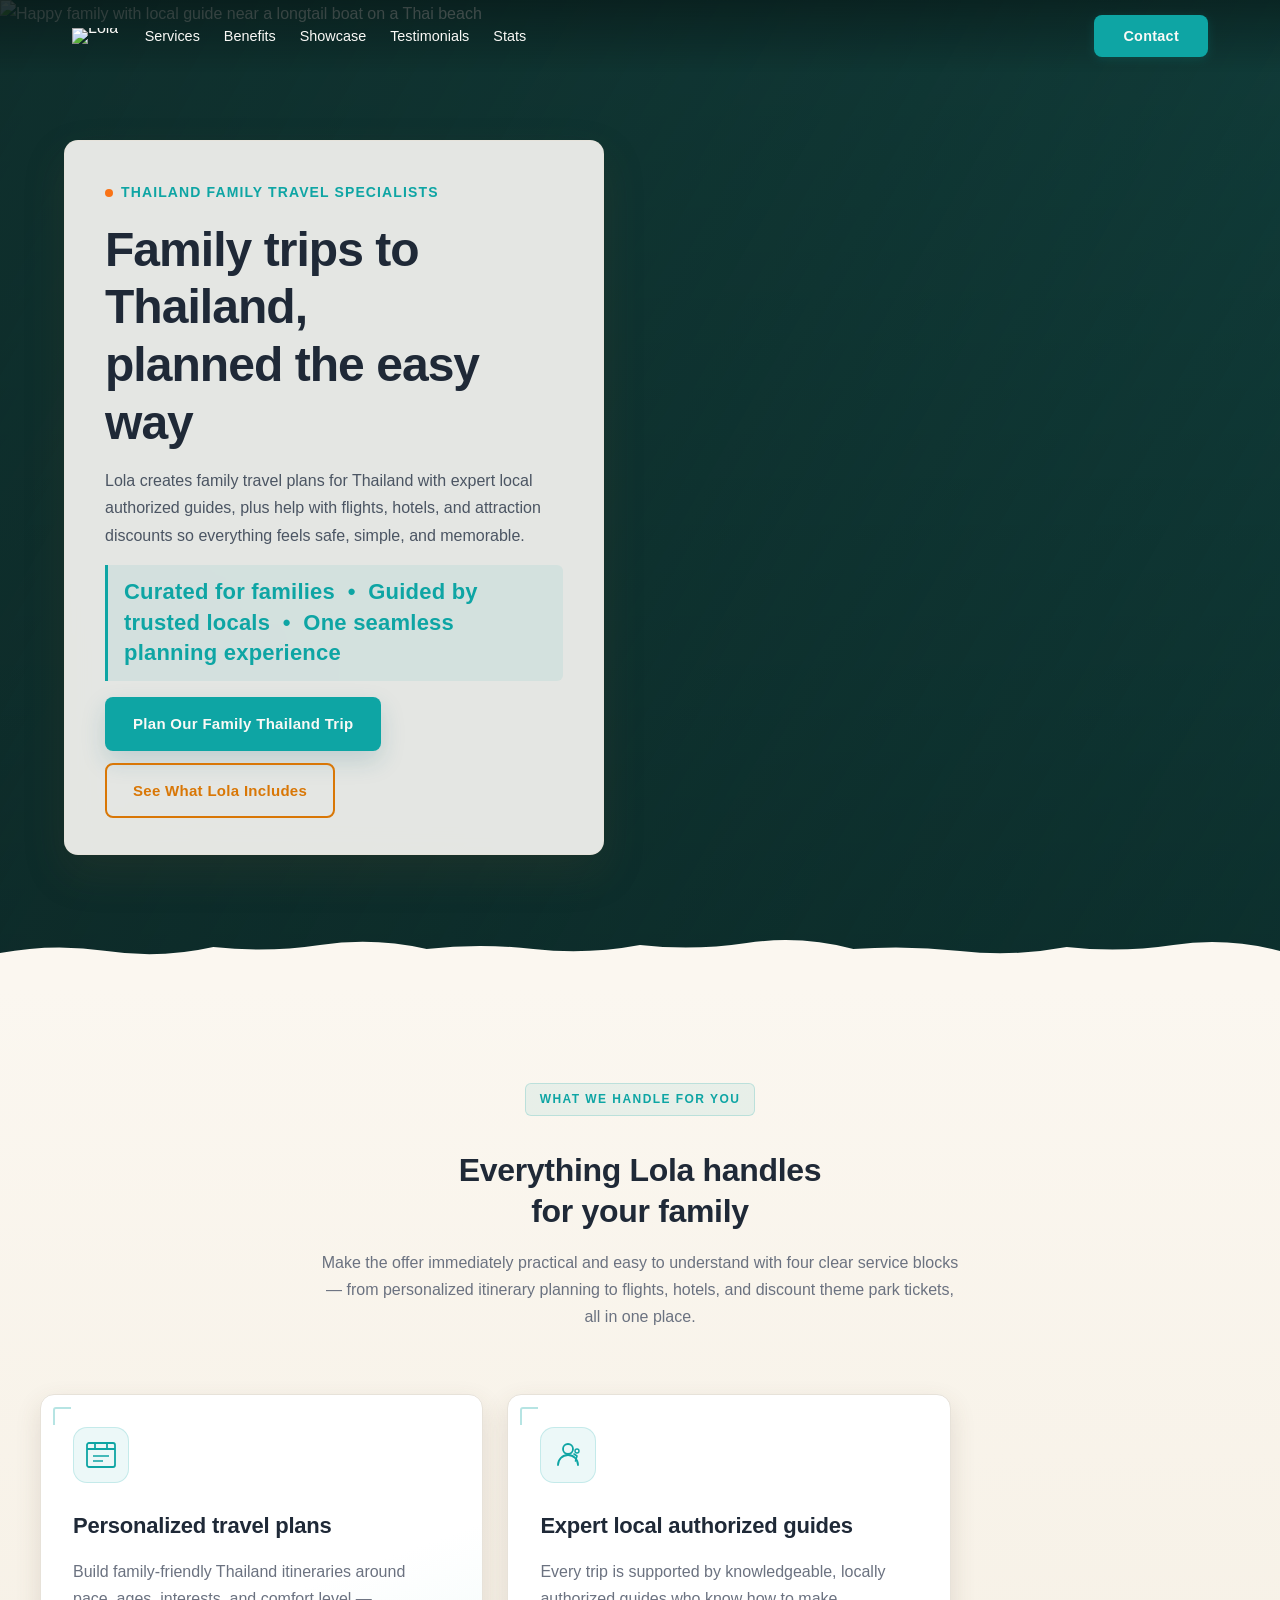
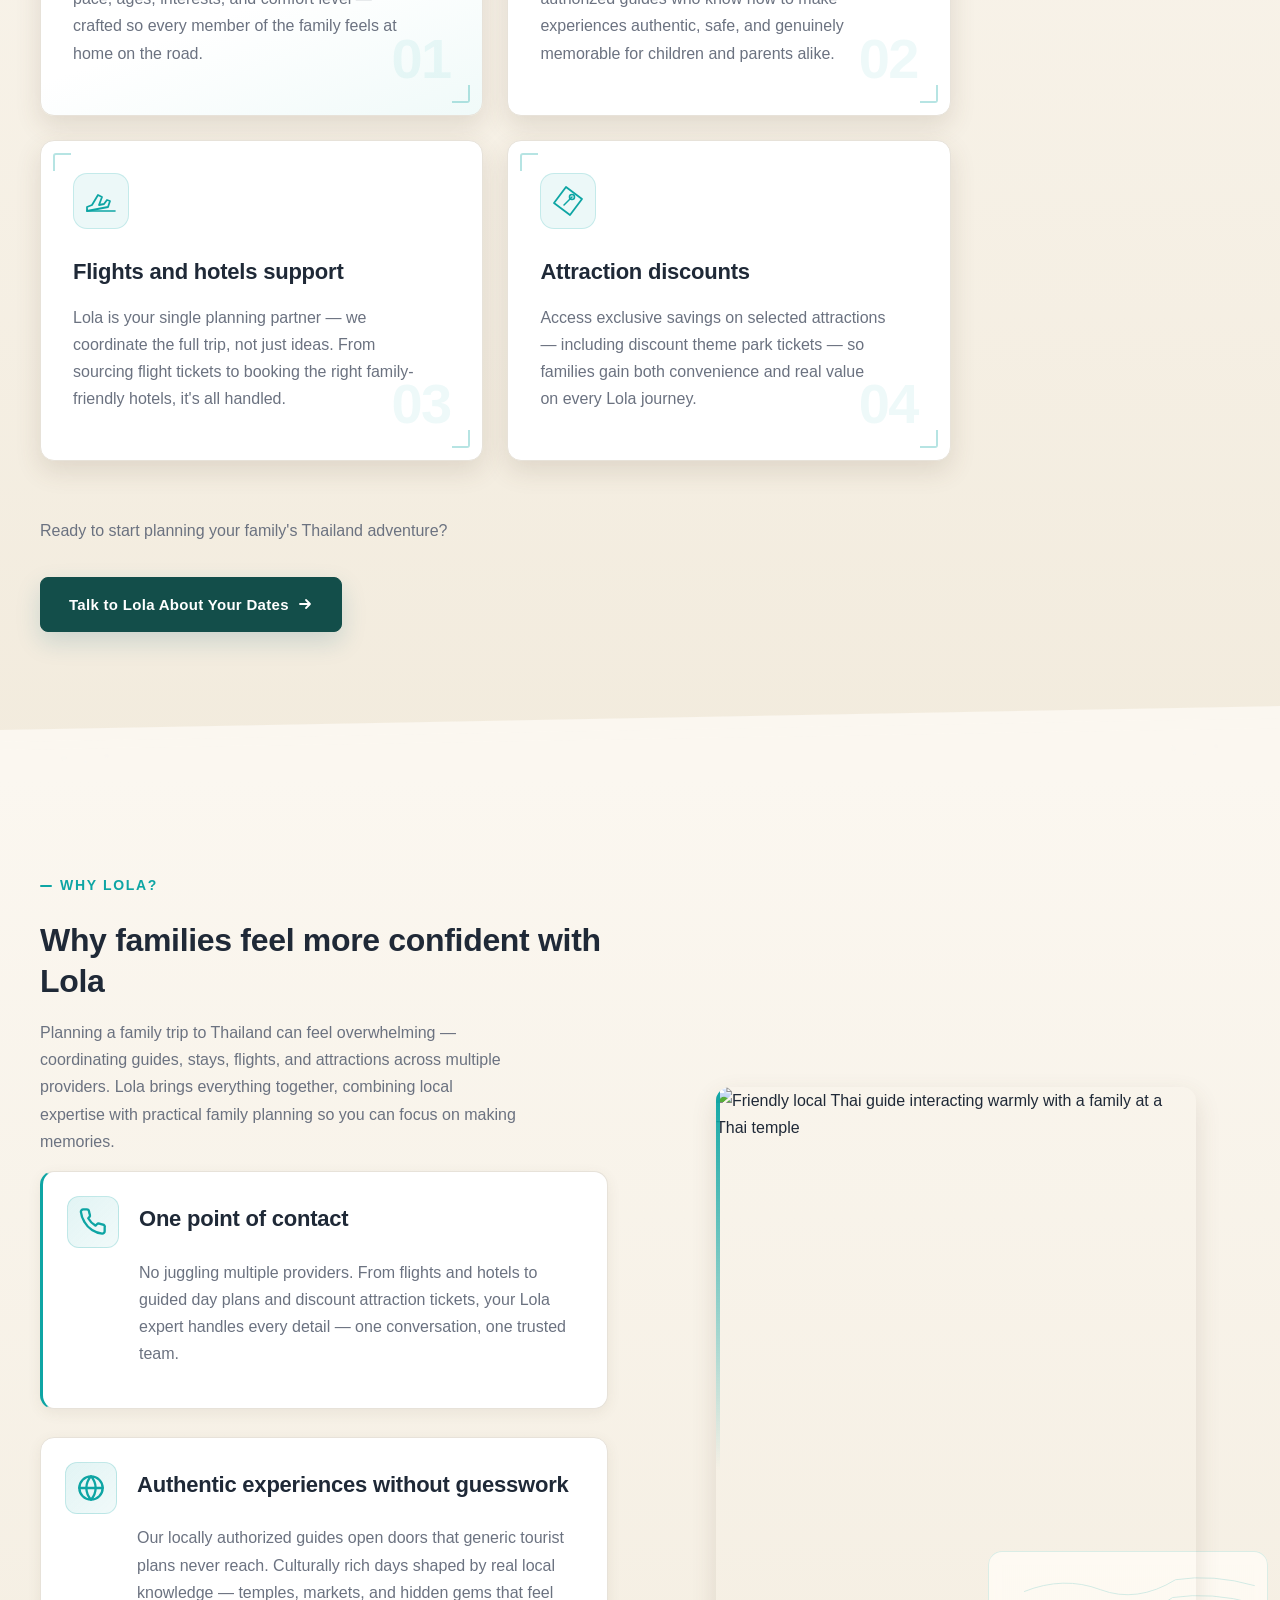
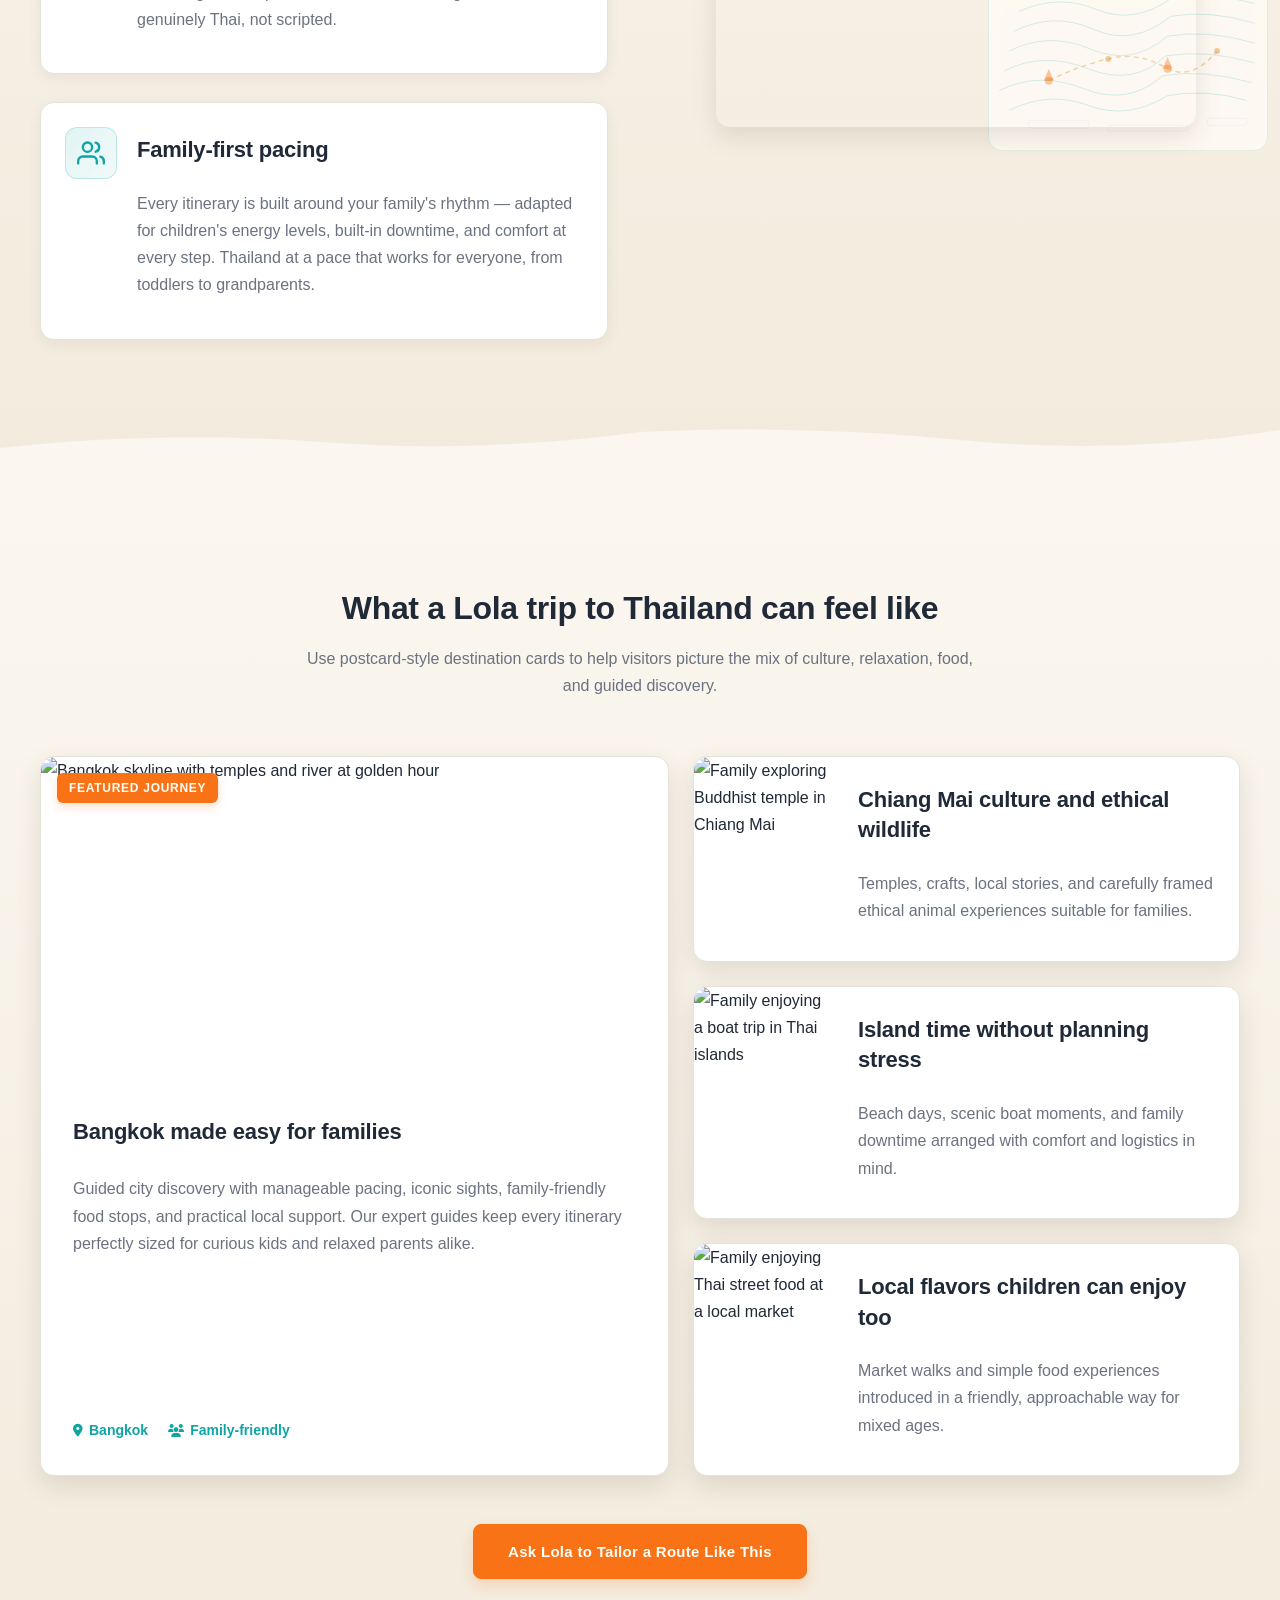
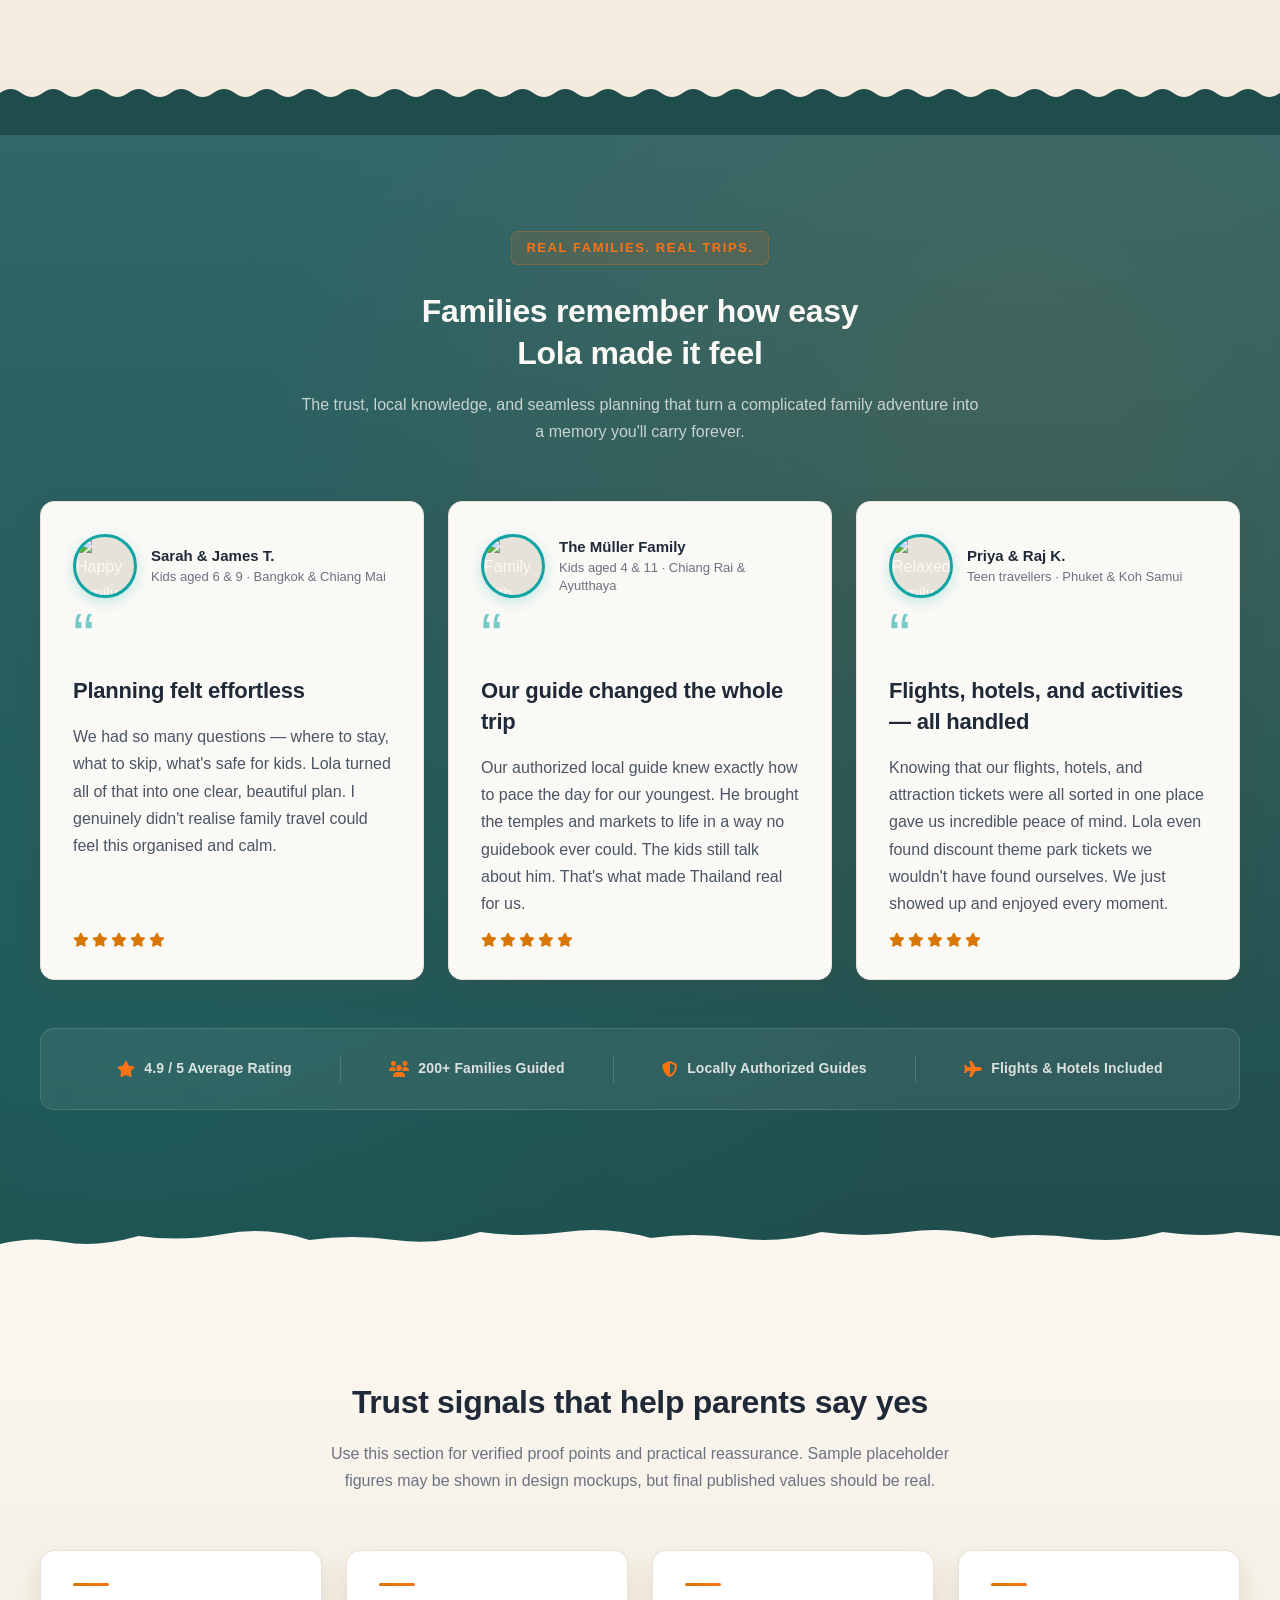
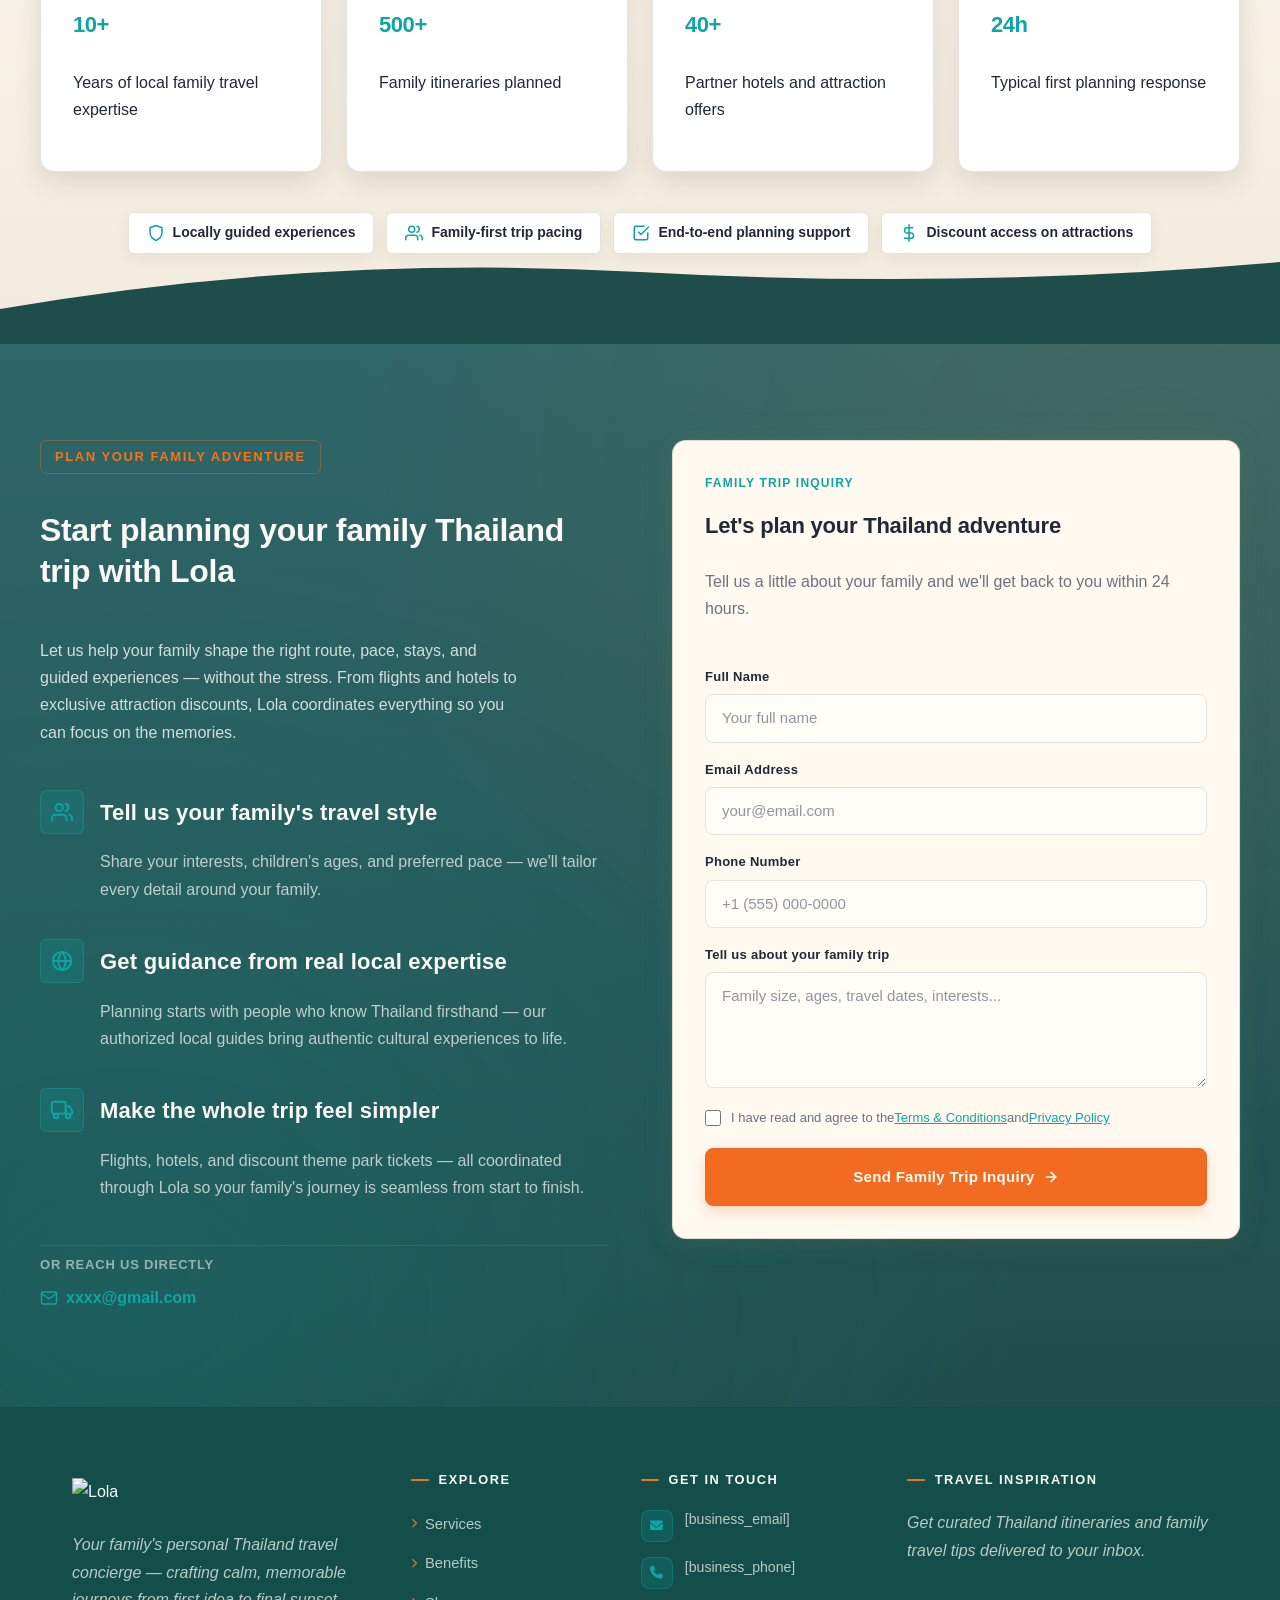
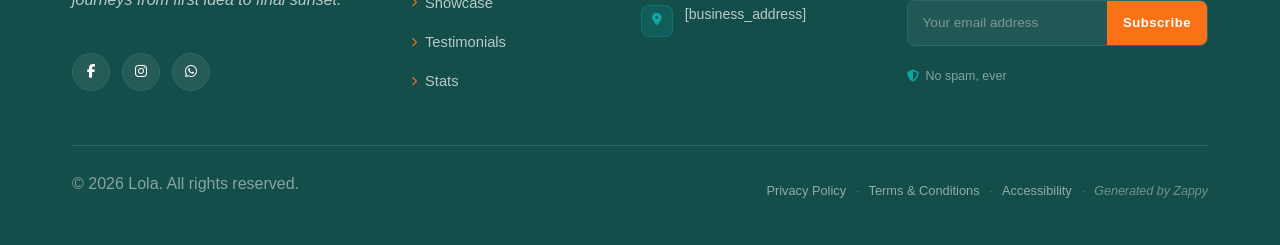
==== commit 645dd6a1: "Background sync: Progressive GitHub Sync" ====
--- a/public/index.html
+++ b/public/index.html
@@ -1 +1 @@
-<!doctype html><html dir="ltr" lang="en"><head><meta charset="UTF-8"><meta content="width=device-width,initial-scale=1" name="viewport"><meta content="index, follow" name="robots"><title>Book Google Flight Tickets to Thailand — Lola</title><meta content="Discover Thailand with your family through Lola&#39;s curated guided tours. Score google flight tickets, exclusive hotel deals, and discount theme park tickets for an unforgettable adventure." name="description"><meta content="google flight tickets, discount theme park tickets, family travel Thailand, Lola, american airlines multi city" name="keywords"><link href="/assets/favicon.ico" rel="icon" type="image/x-icon"><link href="/assets/favicon-16x16.png" rel="icon" type="image/png" sizes="16x16"><link href="/assets/favicon-32x32.png" rel="icon" type="image/png" sizes="32x32"><link href="/assets/favicon-48x48.png" rel="icon" type="image/png" sizes="48x48"><link href="/assets/favicon-192x192.png" rel="icon" type="image/png" sizes="192x192"><link href="/assets/favicon-512x512.png" rel="icon" type="image/png" sizes="512x512"><link href="/assets/apple-touch-icon.png" rel="apple-touch-icon"><script>!function(){"use strict";var t="468d2882-c466-44e0-af44-62653884b765",e="https://api.zappy5.com/api/analytics/track",a=18e5,n=2592e6,o=!0,i=!0,r=!0;var s=function(){var e="zappy_visitor_"+t,a=null;try{if(a=localStorage.getItem(e)){var o=JSON.parse(a),i=Date.now();if(i-o.created<n)return o.lastSeen=i,localStorage.setItem(e,JSON.stringify(o)),o.id}}catch(t){console.warn("Zappy Analytics: LocalStorage not available")}var r="zv_"+Date.now()+"_"+Math.random().toString(36).substr(2,9);try{localStorage.setItem(e,JSON.stringify({id:r,created:Date.now(),lastSeen:Date.now()}))}catch(t){}return r}(),c=function(){var e="zappy_session_"+t,n=null;try{if(n=sessionStorage.getItem(e)){var o=JSON.parse(n),i=Date.now();if(i-o.timestamp<a)return o.timestamp=i,sessionStorage.setItem(e,JSON.stringify(o)),o.id}}catch(t){console.warn("Zappy Analytics: SessionStorage not available")}var r="zs_"+Date.now()+"_"+Math.random().toString(36).substr(2,9);try{sessionStorage.setItem(e,JSON.stringify({id:r,timestamp:Date.now()}))}catch(t){}return r}();function l(a,n){n=n||{};var o={website_id:t,event_type:a,page_path:window.location.pathname,referrer:document.referrer||"direct",visitor_id:s,session_id:c,metadata:n};if(navigator.sendBeacon){var i=new Blob([JSON.stringify(o)],{type:"application/json"});navigator.sendBeacon(e,i)}else fetch(e,{method:"POST",headers:{"Content-Type":"application/json"},body:JSON.stringify(o),keepalive:!0}).catch(function(t){console.warn("Zappy Analytics: Failed to track event",t)})}o&&l("pageview",{title:document.title,url:window.location.href}),i&&document.addEventListener("click",function(t){var e=t.target;if("BUTTON"===e.tagName||e.closest("button")){var a="BUTTON"===e.tagName?e:e.closest("button");l("click",{element:"button",text:a.textContent.trim().substring(0,100),id:a.id||null,class:a.className||null})}else if("A"===e.tagName||e.closest("a")){var n="A"===e.tagName?e:e.closest("a");l("navigation",{element:"link",text:n.textContent.trim().substring(0,100),href:n.href,external:n.hostname!==window.location.hostname})}},!0),r&&document.addEventListener("submit",function(t){var e=t.target;l("form_submit",{form_id:e.id||null,form_name:e.name||null,form_action:e.action||null,form_method:e.method||"GET"})},!0);var d=Date.now();window.addEventListener("beforeunload",function(){l("page_unload",{time_on_page:Math.floor((Date.now()-d)/1e3),page_path:window.location.pathname})}),window.zappyAnalytics={track:l,getVisitorId:function(){return s},getSessionId:function(){return c}}}()</script><meta content="Book Google Flight Tickets to Thailand — Lola" property="og:title"><meta content="Discover Thailand with your family through Lola's curated guided tours. Score google flight tickets, exclusive hotel deals, and discount theme park tickets for an unforgettable adventure." property="og:description"><meta content="website" property="og:type"><meta content="en_US" property="og:locale"><meta content="summary_large_image" name="twitter:card"><meta content="Book Google Flight Tickets to Thailand — Lola" name="twitter:title"><meta content="Discover Thailand with your family through Lola's curated guided tours. Score google flight tickets, exclusive hotel deals, and discount theme park tickets for an unforgettable adventure." name="twitter:description"><link href="https://cdnjs.cloudflare.com/ajax/libs/font-awesome/6.4.0/css/all.min.css" rel="stylesheet"><link href="/assets/favicon.ico" rel="icon" type="image/x-icon"><link href="/assets/favicon-16x16.png" rel="icon" type="image/png" sizes="16x16"><link href="/assets/favicon-32x32.png" rel="icon" type="image/png" sizes="32x32"><link href="/assets/favicon-48x48.png" rel="icon" type="image/png" sizes="48x48"><link href="/assets/favicon-192x192.png" rel="icon" type="image/png" sizes="192x192"><link href="/assets/favicon-512x512.png" rel="icon" type="image/png" sizes="512x512"><link href="/assets/apple-touch-icon.png" rel="apple-touch-icon"><link href="https://cdn.jsdelivr.net/npm/vanilla-cookieconsent@3/dist/cookieconsent.css" rel="stylesheet"><script src="https://cdn.jsdelivr.net/npm/vanilla-cookieconsent@3/dist/cookieconsent.umd.js"></script><script src="https://cdn.jsdelivr.net/gh/mickidum/acc_toolbar/acctoolbar/acctoolbar.min.js"></script><link href="/styles.css" rel="stylesheet"><style id="zappy-dropdown-submenu-styles">#navMenu li:has(.sub-menu),.nav-menu li:has(.sub-menu),.navbar li:has(.sub-menu),nav li:has(.sub-menu){position:relative}#navMenu .sub-menu,.nav-menu .sub-menu,.navbar .sub-menu,nav .sub-menu{display:block!important;position:absolute!important;top:100%;left:0;min-width:220px;background:#fff;border-radius:8px;box-shadow:0 8px 25px rgba(0,0,0,.15);padding:8px 0;opacity:0;visibility:hidden;transform:translateY(10px);transition:all .3s ease;z-index:1000;list-style:none;pointer-events:none}#navMenu li:hover>.sub-menu,.nav-menu li:hover>.sub-menu,.navbar li:hover>.sub-menu,nav li:hover>.sub-menu{opacity:1!important;visibility:visible!important;transform:translateY(0)!important;pointer-events:auto!important}.sub-menu li{list-style:none;margin:0;padding:0}.sub-menu a{display:block!important;padding:10px 16px!important;color:var(--text-dark,#333)!important;font-weight:500;text-decoration:none;white-space:nowrap;transition:background-color .2s}.sub-menu a:hover{background-color:#f5f5f5}[dir=rtl] .nav-menu .sub-menu,[dir=rtl] .navbar .sub-menu,[dir=rtl] nav .sub-menu,html[lang=ar] .nav-menu .sub-menu,html[lang=ar] .navbar .sub-menu,html[lang=ar] nav .sub-menu,html[lang=he] .nav-menu .sub-menu,html[lang=he] .navbar .sub-menu,html[lang=he] nav .sub-menu{left:auto!important;right:0!important}.sub-menu:empty,.sub-menu:not(:has(li)),.sub-menu:not(:has(li:not(.zappy-hidden-menu-item))){display:none!important;opacity:0!important;visibility:hidden!important;pointer-events:none!important}li:has(.menu-group-title):hover>.sub-menu{opacity:1!important;visibility:visible!important;transform:translateY(0)!important;pointer-events:auto!important}#navMenu>li>.menu-group-title,.nav-menu>li>.menu-group-title{display:inline-block;padding:.5rem 1rem;cursor:default;user-select:none}@media (max-width:768px){#navMenu .sub-menu,.nav-menu .sub-menu,.navbar .sub-menu,nav .sub-menu{position:static!important;transform:none!important;box-shadow:none!important;background:0 0!important;max-height:0;overflow:hidden;opacity:0;visibility:hidden;transition:max-height .3s ease,opacity .3s ease;padding:0!important;border-radius:0!important}.sub-menu.mobile-expanded{max-height:500px!important;opacity:1!important;visibility:visible!important;padding:8px 0 8px 16px!important}[dir=rtl] .sub-menu.mobile-expanded,html[lang=he] .sub-menu.mobile-expanded{padding:8px 16px 8px 0!important}#navMenu li:hover>.sub-menu,.nav-menu li:hover>.sub-menu,.navbar li:hover>.sub-menu,nav li:hover>.sub-menu{opacity:0;visibility:hidden;pointer-events:none}#navMenu li>.sub-menu.mobile-expanded,.nav-menu li>.sub-menu.mobile-expanded,.navbar li>.sub-menu.mobile-expanded,nav li>.sub-menu.mobile-expanded{opacity:1!important;visibility:visible!important;pointer-events:auto!important}#navMenu li:has(.sub-menu),.nav-menu li:has(.sub-menu),.navbar li:has(.sub-menu),nav li:has(.sub-menu){display:flex!important;flex-wrap:wrap!important;align-items:center!important;position:relative!important;min-height:44px!important}#navMenu li:has(.sub-menu)>a,.nav-menu li:has(.sub-menu)>a,.navbar li:has(.sub-menu)>a,nav li:has(.sub-menu)>a{flex:1!important;min-width:0!important}#navMenu li:has(.sub-menu)>.menu-group-title,.nav-menu li:has(.sub-menu)>.menu-group-title,.navbar li:has(.sub-menu)>.menu-group-title,nav li:has(.sub-menu)>.menu-group-title{flex:1!important;min-width:0!important;padding:0!important;line-height:inherit!important}#navMenu li:has(.sub-menu)>.sub-menu,.nav-menu li:has(.sub-menu)>.sub-menu,.navbar li:has(.sub-menu)>.sub-menu,nav li:has(.sub-menu)>.sub-menu{flex-basis:100%!important;width:100%!important}#navMenu li:has(.sub-menu)>a [class*=arrow],#navMenu li:has(.sub-menu)>a [class*=chevron],.nav-menu li:has(.sub-menu)>a .fa-angle-down,.nav-menu li:has(.sub-menu)>a .fa-chevron-down,.nav-menu li:has(.sub-menu)>a [class*=arrow],.nav-menu li:has(.sub-menu)>a [class*=chevron],nav li:has(.sub-menu)>a [class*=arrow],nav li:has(.sub-menu)>a [class*=chevron]{display:none!important;visibility:hidden!important}.mobile-submenu-toggle{display:flex!important;align-items:center!important;justify-content:center!important;width:44px!important;height:auto!important;background:0 0!important;border:none!important;cursor:pointer!important;color:var(--text-light)!important;position:static!important;flex-shrink:0!important;align-self:stretch!important;z-index:2!important;padding:0!important;margin:0!important}.mobile-submenu-toggle::after{content:''!important;width:0!important;height:0!important;border-left:6px solid transparent!important;border-right:6px solid transparent!important;border-top:7px solid currentColor!important;transition:transform .3s ease!important}.mobile-submenu-toggle.expanded::after{transform:rotate(180deg)!important}.sub-menu a{padding:10px 0!important;display:block!important;color:var(--text-light)!important}.navbar .sub-menu li a,.zappy-products-dropdown .sub-menu a,nav.navbar .sub-menu li a{color:var(--text-light)!important}}@media (min-width:769px){.mobile-submenu-toggle{display:none!important}}</style><style id="mobile-lang-menu-deployed-css">@media (max-width:768px){.lang-switcher,.nav-container .lang-switcher,.nav-cta-container .lang-switcher,.nav-ecommerce-icons .lang-switcher,.nav-icons-left .lang-switcher,.navbar .lang-switcher,.navbar .nav-cta-container .lang-switcher{display:none!important}.mobile-lang-menu{width:100%;border-top:1px solid rgba(128,128,128,.2);padding:8px 0 0 0;margin-top:8px}.mobile-lang-toggle{display:flex!important;align-items:center;justify-content:space-between;width:100%;padding:12px 16px;background:0 0;border:none;cursor:pointer;font-size:15px;color:inherit;font-family:inherit}.mobile-lang-toggle::after{content:'';display:inline-block;width:8px;height:8px;border-right:2px solid currentColor;border-bottom:2px solid currentColor;transform:rotate(45deg);transition:transform .3s ease;margin-left:8px}.mobile-lang-toggle.expanded::after{transform:rotate(-135deg)}.mobile-lang-options{max-height:0;overflow:hidden;transition:max-height .3s ease}.mobile-lang-options.expanded{max-height:300px}.mobile-lang-option{display:flex!important;align-items:center;gap:10px;padding:10px 24px;text-decoration:none;color:inherit;font-size:14px;font-family:inherit}.mobile-lang-option:hover{background:rgba(128,128,128,.1)}.mobile-lang-option.active{font-weight:600;opacity:.7;pointer-events:none}.mobile-lang-option img{width:20px;height:20px;border-radius:50%}}@media (min-width:769px){.mobile-lang-menu{display:none!important}}</style><style id="zappy-widget-visibility">#mic-access-tool-box,#mic-access-tool-general-button,#mic-init-access-tool #mic-access-tool-box,#mic-init-access-tool #mic-access-tool-general-button,#mic-init-access-tool .mic-access-tool-general-button,._access-icon,._access-menu,.mic-access-tool-box,.mic-access-tool-general-button,div[id*=mic-access-tool-box]{display:none!important;visibility:hidden!important;opacity:0!important;pointer-events:none!important}</style></head><body><nav class="navbar"><button class="mobile-toggle" aria-label="Menu" id="mobileToggle"><svg viewBox="0 0 24 24" height="24" width="24" fill="none" class="hamburger-icon"><path d="M3 12h18M3 6h18M3 18h18" stroke="currentColor" stroke-width="2" stroke-linecap="round"></path></svg><svg viewBox="0 0 24 24" height="24" width="24" fill="none" class="close-icon" style="display:none"><path d="M18 6L6 18M6 6l12 12" stroke="currentColor" stroke-width="2" stroke-linecap="round"></path></svg></button><button class="phone-header-btn" aria-label="Call" data-phone="+1-800-555-0199"><svg viewBox="0 0 24 24" height="20" width="20" fill="currentColor"><path d="M22 16.92v3a2 2 0 0 1-2.18 2 19.79 19.79 0 0 1-8.63-3.07 19.5 19.5 0 0 1-6-6 19.79 19.79 0 0 1-3.07-8.67A2 2 0 0 1 4.11 2h3a2 2 0 0 1 2 1.72 12.84 12.84 0 0 0 .7 2.81 2 2 0 0 1-.45 2.11L8.09 9.91a16 16 0 0 0 6 6l1.27-1.27a2 2 0 0 1 2.11-.45 12.84 12.84 0 0 0 2.81.7A2 2 0 0 1 22 16.92z"></path></svg></button><div class="nav-container"><div class="nav-brand"><a href="/" class="logo-link"><img alt="Lola" src="/assets/business-logo.webp" class="logo"></a></div><ul class="nav-menu" id="navMenu"><li><a href="#services">Services</a></li><li><a href="#benefits">Benefits</a></li><li><a href="#showcase">Showcase</a></li><li><a href="#testimonials">Testimonials</a></li><li><a href="#stats">Stats</a></li></ul><div class="nav-cta-container"><a href="#contact" class="nav-cta-btn">Contact</a></div></div></nav><script>window.addEventListener("load",function(){const e=document.querySelector(".navbar, nav, header");if(!e)return void console.log("[Navbar] Navbar element not found");let t=document.getElementById("mobileToggle")||document.querySelector(".mobile-toggle")||document.querySelector(".hamburger")||document.querySelector(".hamburger-menu")||document.querySelector(".menu-toggle")||document.querySelector(".burger-menu")||document.querySelector('[aria-label="Menu"]')||document.querySelector('[aria-label="תפריט"]');const o=document.querySelector(".phone-header-btn"),n=window.getComputedStyle(e);let r=n.backgroundColor;if(console.log("[Navbar] Initial navbar background:",r),"transparent"===r||"rgba(0, 0, 0, 0)"===r||r.startsWith("rgba")&&r.includes(", 0)")){const e=n.backgroundImage;if(e&&"none"!==e)console.log("[Navbar] Navbar has background image/gradient, using dark text"),r="rgb(240, 240, 240)";else{const e=window.getComputedStyle(document.body).backgroundColor;console.log("[Navbar] Navbar transparent, using body background:",e),r=e}}const i=r.match(/\d+/g);if(i&&i.length>=3){const e=(.299*parseInt(i[0])+.587*parseInt(i[1])+.114*parseInt(i[2]))/255;console.log("[Navbar] Mobile button colors preserved from Claude CSS (luminance:",e.toFixed(2)+")");const n=document.createElement("style");n.id="zappy-mobile-nav-fix";document.documentElement.lang;document.documentElement.dir,n.textContent='\n        /* Hide mobile buttons on desktop, show only on mobile */\n        @media (min-width: 769px) {\n          .mobile-toggle,\n          .phone-header-btn {\n            display: none !important;\n          }\n        }\n        \n        /* Show and position mobile buttons correctly on mobile */\n        @media (max-width: 768px) {\n          .mobile-toggle,\n          .phone-header-btn {\n            position: absolute !important;\n            top: 50% !important;\n            transform: translateY(-50%) !important;\n            z-index: 1001 !important;\n            display: flex !important;\n            align-items: center !important;\n            justify-content: center !important;\n            width: 36px !important;\n            height: 36px !important;\n            border-radius: 50% !important;\n            border: none !important;\n            cursor: pointer !important;\n            padding: 6px !important;\n            background: none !important;\n            color: var(--nav-text, var(--text-light)) !important;\n          }\n          \n          /* LTR positioning (default): hamburger LEFT, phone RIGHT */\n          html:not([dir="rtl"]):not([lang="he"]):not([lang="ar"]) .mobile-toggle,\n          html[dir="ltr"] .mobile-toggle {\n            left: 12px !important;\n            right: auto !important;\n          }\n          html:not([dir="rtl"]):not([lang="he"]):not([lang="ar"]) .phone-header-btn,\n          html[dir="ltr"] .phone-header-btn {\n            right: 12px !important;\n            left: auto !important;\n          }\n          \n          /* RTL positioning: hamburger RIGHT, phone LEFT */\n          html[dir="rtl"] .mobile-toggle,\n          html[lang="he"] .mobile-toggle,\n          html[lang="ar"] .mobile-toggle {\n            right: 12px !important;\n            left: auto !important;\n          }\n          html[dir="rtl"] .phone-header-btn,\n          html[lang="he"] .phone-header-btn,\n          html[lang="ar"] .phone-header-btn {\n            left: 12px !important;\n            right: auto !important;\n          }\n          \n          /* CRITICAL: Ensure nav-container has min-height on mobile */\n          /* All children are positioned absolutely/fixed on mobile, so height:auto collapses to 0 */\n          .nav-container {\n            min-height: 70px !important;\n            position: relative !important;\n          }\n          \n          /* Ensure SVG icons are properly sized and inherit color */\n          .mobile-toggle svg,\n          .phone-header-btn svg {\n            width: 24px !important;\n            height: 24px !important;\n            /* Don\'t force display - let JavaScript control hamburger/close toggle */\n          }\n          \n          /* Reset nav-cta-container on mobile - remove desktop box-shadow/padding */\n          /* that creates a visible ghost box when CTA button is hidden */\n          .nav-cta-container {\n            box-shadow: none !important;\n            padding: 0 !important;\n          }\n          \n          /* Hide nav-cta-container entirely on mobile when there\'s no lang-switcher */\n          /* (only the CTA button is inside, and it\'s hidden on mobile) */\n          .nav-cta-container:not(:has(.lang-switcher)) {\n            display: none !important;\n          }\n          \n          /* CRITICAL: Prevent hero image fade gradient from bleeding over headline text */\n          /* The .image-fade-gradient has bottom: -30px (extends below parent) */\n          /* On mobile stacked layout, this overlaps the h1 text below the image */\n          .hero-image-column {\n            overflow: hidden !important;\n          }\n          .image-fade-gradient {\n            bottom: 0 !important;\n          }\n          \n          /* Hide desktop language switcher on mobile - hamburger menu handles it */\n          /* High specificity to override stored CSS */\n          .lang-switcher,\n          .nav-cta-container .lang-switcher,\n          .nav-container .lang-switcher,\n          .navbar .lang-switcher,\n          .navbar .nav-cta-container .lang-switcher {\n            display: none !important;\n          }\n        }\n      ';const r=document.getElementById("zappy-mobile-nav-fix");r&&r.remove(),document.head.appendChild(n),console.log("[Navbar] Critical CSS injected for mobile nav positioning");const l=window.innerWidth<=768;if(t){const e=t.querySelector(".hamburger-icon"),o=t.querySelector(".close-icon");e&&(e.style.setProperty("width","24px","important"),e.style.setProperty("height","24px","important"),e.style.setProperty("display","block","important")),o&&(o.style.setProperty("width","24px","important"),o.style.setProperty("height","24px","important"),o.style.setProperty("display","none","important")),l?(t.style.setProperty("position","absolute","important"),t.style.setProperty("top","50%","important"),t.style.setProperty("transform","translateY(-50%)","important"),t.style.setProperty("z-index","1001","important"),t.style.removeProperty("left"),t.style.removeProperty("right"),console.log("[Navbar] Mobile toggle positioning applied (mobile viewport)")):(t.style.removeProperty("position"),t.style.removeProperty("top"),t.style.removeProperty("transform"),t.style.removeProperty("z-index"),t.style.removeProperty("left"),t.style.removeProperty("right"),console.log("[Navbar] Desktop viewport - cleared mobile toggle inline positioning"))}if(o){const e=o.querySelector("svg");e&&(e.style.width="24px",e.style.height="24px",e.setAttribute("width","24"),e.setAttribute("height","24")),l?(o.style.setProperty("position","absolute","important"),o.style.setProperty("top","50%","important"),o.style.setProperty("transform","translateY(-50%)","important"),o.style.setProperty("z-index","1001","important"),o.style.removeProperty("left"),o.style.removeProperty("right"),console.log("[Navbar] Phone button positioning applied (mobile viewport)")):(o.style.removeProperty("position"),o.style.removeProperty("top"),o.style.removeProperty("transform"),o.style.removeProperty("z-index"),o.style.removeProperty("left"),o.style.removeProperty("right"),console.log("[Navbar] Desktop viewport - cleared phone button inline positioning"))}}else console.log("[Navbar] Could not parse background color:",r);t=document.getElementById("mobileToggle")||document.querySelector(".mobile-toggle")||document.querySelector(".hamburger")||document.querySelector(".hamburger-menu")||document.querySelector(".menu-toggle")||document.querySelector(".burger-menu")||document.querySelector('[aria-label="Menu"]')||document.querySelector('[aria-label="תפריט"]');const l=document.getElementById("navMenu")||document.querySelector(".nav-menu")||document.querySelector(".nav-links")||document.querySelector("nav ul:not(.submenu)");if(!t||!l)return void console.log("[Navbar] Mobile toggle or menu not found:",{toggle:!!t,menu:!!l});l.id||(l.id="navMenu"),console.log("[Navbar] Initializing mobile menu...");const a=t.cloneNode(!0);t.parentNode.replaceChild(a,t),a.addEventListener("click",function(e){e.preventDefault(),e.stopPropagation();const t=this.querySelector(".hamburger-icon"),o=this.querySelector(".close-icon");l.classList.contains("active")?(l.classList.remove("active"),t&&t.style.setProperty("display","block","important"),o&&o.style.setProperty("display","none","important"),document.body.style.overflow="",console.log("[Navbar] Menu closed")):(l.classList.add("active"),t&&t.style.setProperty("display","none","important"),o&&o.style.setProperty("display","block","important"),document.body.style.overflow="hidden",console.log("[Navbar] Menu opened"))}),l.querySelectorAll("a").forEach(function(e){e.addEventListener("click",function(){if("#"===this.getAttribute("href"))return;const e=a.querySelector(".hamburger-icon"),t=a.querySelector(".close-icon");l.classList.remove("active"),e&&e.style.setProperty("display","block","important"),t&&t.style.setProperty("display","none","important"),document.body.style.overflow="",console.log("[Navbar] Menu closed (link clicked)")})});var s=l.querySelectorAll(".dropdown-toggle");s.forEach(function(e){e.addEventListener("click",function(e){e.preventDefault(),e.stopPropagation();var t=this.closest(".nav-dropdown");t&&(t.parentNode.querySelectorAll(".nav-dropdown.open").forEach(function(e){e!==t&&e.classList.remove("open")}),t.classList.toggle("open"),console.log("[Navbar] Dropdown toggled:",t.classList.contains("open")?"open":"closed"))})}),document.addEventListener("click",function(e){e.target.closest(".nav-dropdown")||document.querySelectorAll(".nav-dropdown.open").forEach(function(e){e.classList.remove("open")})}),console.log("[Navbar] Dropdown handlers initialized for "+s.length+" dropdowns"),o&&o.addEventListener("click",function(){const e=document.querySelectorAll('a[href^="tel:"]'),t=e.length>0?e[0].getAttribute("href").replace("tel:",""):"[business_phone]";window.location.href="tel:"+t,console.log("[Navbar] Phone button clicked")}),console.log("[Navbar] Mobile menu initialized successfully");const p=function(){const e=document.querySelector(".whatsapp-float");e&&(window.innerWidth>=769?(e.style.setProperty("display","none","important"),e.style.setProperty("visibility","hidden","important"),e.style.setProperty("opacity","0","important"),e.style.setProperty("pointer-events","none","important"),console.log("[WhatsApp] Button hidden on desktop")):(e.style.removeProperty("display"),e.style.removeProperty("visibility"),e.style.removeProperty("opacity"),e.style.removeProperty("pointer-events"),console.log("[WhatsApp] Button visible on mobile")))};let c;p(),window.addEventListener("resize",function(){clearTimeout(c),c=setTimeout(p,100)})})</script><main><section class="home-hero-section" data-layout-spec="Home-hero" id="hero" data-hero-type="fullscreen-scrim"><div class="home-hero-bg"><img alt="Happy family with local guide near a longtail boat on a Thai beach" src="/assets/site-home-hero-image-1.webp" class="home-hero-img" data-context="A joyful family of four — parents and two young children — standing with a warm, smiling Thai local guide near a traditional longtail boat on a sun-drenched turquoise beach in Thailand. Morning golden light, lush green hills in the background, the family looking relaxed and excited. Photorealistic travel photography, vibrant tropical colors, authentic cultural atmosphere." data-placeholder="home-hero-image-1" height="700" width="1200" data-hero-bg="true"></div><div class="home-hero-scrim" aria-hidden="true"></div><div class="home-hero-content-wrap"><div class="home-hero-card"><div class="home-hero-eyebrow"><span class="home-hero-eyebrow-dot"></span><span>Thailand Family Travel Specialists</span></div><h1 class="home-hero-h1">Family trips to Thailand,<br>planned the easy way</h1><p class="home-hero-body">Lola creates family travel plans for Thailand with expert local authorized guides, plus help with flights, hotels, and attraction discounts so everything feels safe, simple, and memorable.</p><h3 class="home-hero-trust">Curated for families &nbsp;•&nbsp; Guided by trusted locals &nbsp;•&nbsp; One seamless planning experience</h3><div class="home-hero-ctas"><a href="#contact" class="home-hero-btn-primary">Plan Our Family Thailand Trip</a><a href="#services" class="home-hero-btn-secondary">See What Lola Includes</a></div></div></div><div class="home-hero-divider-wrapper"><svg viewBox="0 0 1440 72" xmlns="http://www.w3.org/2000/svg" aria-hidden="true" data-no-icon-edit="true" preserveAspectRatio="none"><path d="M0,72 L0,38 Q60,28 120,36 T240,32 Q300,38 360,30 T480,34 Q540,28 600,34 T720,30 Q780,36 840,28 T960,34 Q1020,30 1080,36 T1200,32 Q1260,38 1320,30 T1440,36 L1440,72 Z" fill="#FBF7F0"></path></svg></div></section><section class="home-services-section" data-layout-spec="Home-services" id="services"><div class="home-services-container"><div class="home-services-intro"><span class="home-services-eyebrow">What We Handle For You</span><h2 class="home-services-heading">Everything Lola handles<br>for your family</h2><p class="home-services-subtext">Make the offer immediately practical and easy to understand with four clear service blocks — from personalized itinerary planning to flights, hotels, and discount theme park tickets, all in one place.</p></div><div class="home-services-grid"><article class="home-services-card home-services-card--featured"><div class="home-services-card-corner home-services-card-corner--tl"></div><div class="home-services-card-corner home-services-card-corner--br"></div><div class="home-services-card-icon-wrap"><svg viewBox="0 0 36 36" xmlns="http://www.w3.org/2000/svg" aria-hidden="true" height="36" width="36" fill="none" data-element-type="icon" data-icon-type="svg"><rect height="24" rx="2" width="28" x="4" y="6" fill="none" stroke="currentColor" stroke-width="1.8"></rect><line x1="4" x2="32" y1="12" y2="12" stroke="currentColor" stroke-width="1.8"></line><line x1="12" x2="12" y1="6" y2="12" stroke="currentColor" stroke-width="1.8"></line><line x1="24" x2="24" y1="6" y2="12" stroke="currentColor" stroke-width="1.8"></line><line x1="10" x2="26" y1="19" y2="19" stroke="currentColor" stroke-width="1.6"></line><line x1="10" x2="20" y1="24" y2="24" stroke="currentColor" stroke-width="1.6"></line></svg></div><div class="home-services-card-content"><h3 class="home-services-card-title">Personalized travel plans</h3><p class="home-services-card-text">Build family-friendly Thailand itineraries around pace, ages, interests, and comfort level — crafted so every member of the family feels at home on the road.</p></div><div class="home-services-card-stamp">01</div></article><article class="home-services-card"><div class="home-services-card-corner home-services-card-corner--tl"></div><div class="home-services-card-corner home-services-card-corner--br"></div><div class="home-services-card-icon-wrap"><svg viewBox="0 0 36 36" xmlns="http://www.w3.org/2000/svg" aria-hidden="true" height="36" width="36" fill="none" data-element-type="icon" data-icon-type="svg"><circle cx="18" cy="12" r="5" fill="none" stroke="currentColor" stroke-width="1.8"></circle><path d="M8 28c0-5.523 4.477-10 10-10s10 4.477 10 10" fill="none" stroke="currentColor" stroke-width="1.8" stroke-linecap="round"></path><path d="M24 17l3 2-1.5 5" fill="none" stroke="currentColor" stroke-width="1.6" stroke-linejoin="round" stroke-linecap="round"></path><circle cx="27" cy="14" r="2" fill="none" stroke="currentColor" stroke-width="1.4"></circle></svg></div><div class="home-services-card-content"><h3 class="home-services-card-title">Expert local authorized guides</h3><p class="home-services-card-text">Every trip is supported by knowledgeable, locally authorized guides who know how to make experiences authentic, safe, and genuinely memorable for children and parents alike.</p></div><div class="home-services-card-stamp">02</div></article><article class="home-services-card"><div class="home-services-card-corner home-services-card-corner--tl"></div><div class="home-services-card-corner home-services-card-corner--br"></div><div class="home-services-card-icon-wrap"><svg viewBox="0 0 36 36" xmlns="http://www.w3.org/2000/svg" aria-hidden="true" height="36" width="36" fill="none" data-element-type="icon" data-icon-type="svg"><path d="M4 24l5-2 6-10 4 2-3 8 5-1 3-4 3 1-2 6-21 4z" fill="none" stroke="currentColor" stroke-width="1.8" stroke-linejoin="round"></path><line x1="4" x2="32" y1="28" y2="28" stroke="currentColor" stroke-width="1.6" stroke-linecap="round"></line></svg></div><div class="home-services-card-content"><h3 class="home-services-card-title">Flights and hotels support</h3><p class="home-services-card-text">Lola is your single planning partner — we coordinate the full trip, not just ideas. From sourcing flight tickets to booking the right family-friendly hotels, it's all handled.</p></div><div class="home-services-card-stamp">03</div></article><article class="home-services-card"><div class="home-services-card-corner home-services-card-corner--tl"></div><div class="home-services-card-corner home-services-card-corner--br"></div><div class="home-services-card-icon-wrap"><svg viewBox="0 0 36 36" xmlns="http://www.w3.org/2000/svg" aria-hidden="true" height="36" width="36" fill="none" data-element-type="icon" data-icon-type="svg"><path d="M4 20l12-16 16 12-12 16-16-12z" fill="none" stroke="currentColor" stroke-width="1.8" stroke-linejoin="round"></path><circle cx="22" cy="14" r="2.5" fill="none" stroke="currentColor" stroke-width="1.6"></circle><line x1="14" x2="22" y1="22" y2="14" stroke="currentColor" stroke-width="1.5" stroke-linecap="round"></line></svg></div><div class="home-services-card-content"><h3 class="home-services-card-title">Attraction discounts</h3><p class="home-services-card-text">Access exclusive savings on selected attractions — including discount theme park tickets — so families gain both convenience and real value on every Lola journey.</p></div><div class="home-services-card-stamp">04</div></article></div><div class="home-services-cta-wrap"><p class="home-services-cta-hint">Ready to start planning your family's Thailand adventure?</p><a href="#contact" class="home-services-cta-btn">Talk to Lola About Your Dates<svg viewBox="0 0 16 16" xmlns="http://www.w3.org/2000/svg" aria-hidden="true" height="16" width="16" fill="none"><path d="M3 8h10M9 4l4 4-4 4" stroke="currentColor" stroke-width="1.8" stroke-linecap="round" stroke-linejoin="round"></path></svg></a></div></div><div class="home-services-divider-wrapper" aria-hidden="true"><svg viewBox="0 0 1200 90" xmlns="http://www.w3.org/2000/svg" aria-hidden="true" data-no-icon-edit="true" preserveAspectRatio="none"><path d="M0,90 L0,42 L1200,18 L1200,90 Z" fill="#FBF7F0"></path><path d="M0,90 L0,54 L1200,30 L1200,90 Z" fill="#FBF7F0"></path><path d="M0,90 L0,62 L1200,40 L1200,90 Z" fill="#FBF7F0"></path><circle cx="60" cy="70" r="2.5" fill="rgba(250,249,246,0.18)"></circle><circle cx="80" cy="74" r="1.8" fill="rgba(250,249,246,0.13)"></circle><circle cx="100" cy="68" r="2" fill="rgba(250,249,246,0.10)"></circle><circle cx="1100" cy="60" r="2.5" fill="rgba(250,249,246,0.18)"></circle><circle cx="1120" cy="65" r="1.8" fill="rgba(250,249,246,0.13)"></circle><circle cx="1140" cy="58" r="2" fill="rgba(250,249,246,0.10)"></circle></svg></div></section><section class="home-benefits-section" data-layout-spec="Home-benefits" id="benefits"><div class="home-benefits-container"><div class="home-benefits-content"><span class="home-benefits-eyebrow">Why Lola?</span><h2 class="home-benefits-heading">Why families feel more confident with Lola</h2><p class="home-benefits-intro">Planning a family trip to Thailand can feel overwhelming — coordinating guides, stays, flights, and attractions across multiple providers. Lola brings everything together, combining local expertise with practical family planning so you can focus on making memories.</p><div class="home-benefits-list"><article class="home-benefit-item"><div class="home-benefit-icon-wrap"><svg viewBox="0 0 24 24" xmlns="http://www.w3.org/2000/svg" aria-hidden="true" height="28" width="28" fill="none" data-element-type="icon" data-icon-type="svg" stroke="currentColor" stroke-linecap="round" stroke-linejoin="round" stroke-width="2"><path d="M22 16.92v3a2 2 0 0 1-2.18 2 19.79 19.79 0 0 1-8.63-3.07A19.5 19.5 0 0 1 4.69 12 19.79 19.79 0 0 1 1.61 3.41 2 2 0 0 1 3.6 1.21h3a2 2 0 0 1 2 1.72c.127.96.361 1.903.7 2.81a2 2 0 0 1-.45 2.11L7.91 8.82a16 16 0 0 0 6.27 6.27l1.18-1.18a2 2 0 0 1 2.11-.45c.907.339 1.85.573 2.81.7A2 2 0 0 1 22 16.92z"></path></svg></div><div class="home-benefit-body"><h3 class="home-benefit-title">One point of contact</h3><p class="home-benefit-text">No juggling multiple providers. From flights and hotels to guided day plans and discount attraction tickets, your Lola expert handles every detail — one conversation, one trusted team.</p></div></article><article class="home-benefit-item"><div class="home-benefit-icon-wrap"><svg viewBox="0 0 24 24" xmlns="http://www.w3.org/2000/svg" aria-hidden="true" height="28" width="28" fill="none" data-element-type="icon" data-icon-type="svg" stroke="currentColor" stroke-linecap="round" stroke-linejoin="round" stroke-width="2"><circle cx="12" cy="12" r="10"></circle><line x1="2" x2="22" y1="12" y2="12"></line><path d="M12 2a15.3 15.3 0 0 1 4 10 15.3 15.3 0 0 1-4 10 15.3 15.3 0 0 1-4-10 15.3 15.3 0 0 1 4-10z"></path></svg></div><div class="home-benefit-body"><h3 class="home-benefit-title">Authentic experiences without guesswork</h3><p class="home-benefit-text">Our locally authorized guides open doors that generic tourist plans never reach. Culturally rich days shaped by real local knowledge — temples, markets, and hidden gems that feel genuinely Thai, not scripted.</p></div></article><article class="home-benefit-item"><div class="home-benefit-icon-wrap"><svg viewBox="0 0 24 24" xmlns="http://www.w3.org/2000/svg" aria-hidden="true" height="28" width="28" fill="none" data-element-type="icon" data-icon-type="svg" stroke="currentColor" stroke-linecap="round" stroke-linejoin="round" stroke-width="2"><path d="M17 21v-2a4 4 0 0 0-4-4H5a4 4 0 0 0-4 4v2"></path><circle cx="9" cy="7" r="4"></circle><path d="M23 21v-2a4 4 0 0 0-3-3.87"></path><path d="M16 3.13a4 4 0 0 1 0 7.75"></path></svg></div><div class="home-benefit-body"><h3 class="home-benefit-title">Family-first pacing</h3><p class="home-benefit-text">Every itinerary is built around your family's rhythm — adapted for children's energy levels, built-in downtime, and comfort at every step. Thailand at a pace that works for everyone, from toddlers to grandparents.</p></div></article></div></div><div class="home-benefits-imagery"><div class="home-benefits-image-frame"><img alt="Friendly local Thai guide interacting warmly with a family at a Thai temple" src="/assets/site-home-benefits-image-1.webp" data-context="A warm, candid lifestyle photograph of a friendly Thai local guide — a smiling man in his 30s wearing traditional casual Thai attire — crouching down and warmly interacting with a Western family of four (parents and two young children aged 5-8) at a vibrant Thai temple courtyard. Golden afternoon light, lush tropical greenery in the background, authentic cultural setting. The guide is pointing at something interesting, the children look delighted and engaged, the parents look relaxed and trusting. Portrait orientation, editorial travel photography style, warm color tones." data-placeholder="home-benefits-image-1" height="680" width="520"><div class="home-benefits-image-accent" aria-hidden="true"></div></div><div class="home-benefits-map-backplate" aria-hidden="true"><svg viewBox="0 0 280 200" xmlns="http://www.w3.org/2000/svg" aria-hidden="true" height="200" width="280" data-no-icon-edit="true"><g fill="none" opacity="0.18" stroke="var(--primary)" stroke-width="1"><path d="M20,160 Q60,140 100,155 T180,145 Q220,138 260,150"></path><path d="M10,140 Q50,120 95,138 T175,125 Q215,118 265,132"></path><path d="M15,120 Q55,100 100,118 T178,105 Q218,98 268,112"></path><path d="M20,100 Q60,80 102,98 T180,85 Q220,78 268,92"></path><path d="M25,80 Q65,60 105,78 T183,65 Q222,58 268,72"></path><path d="M30,60 Q70,42 108,58 T185,46 Q224,40 268,52"></path><path d="M35,40 Q75,24 112,38 T188,28 Q226,22 268,34"></path></g><g fill="var(--secondary)" opacity="0.35"><circle cx="60" cy="130" r="4"></circle><circle cx="120" cy="108" r="3"></circle><circle cx="180" cy="118" r="4"></circle><circle cx="230" cy="100" r="3"></circle></g><path d="M60,130 Q90,115 120,108 Q150,100 180,118 Q205,130 230,100" fill="none" stroke="var(--secondary)" stroke-width="1.5" opacity="0.3" stroke-dasharray="5,4"></path><g fill="var(--accent)" opacity="0.4"><polygon points="60,118 55,130 65,130"></polygon><polygon points="180,106 175,118 185,118"></polygon></g><g fill="none" opacity="0.12" stroke="var(--primary)" stroke-width="0.5"><rect height="8" rx="2" width="60" x="40" y="170"></rect><rect height="6" rx="2" width="80" x="120" y="175"></rect><rect height="7" rx="2" width="40" x="220" y="168"></rect></g></svg></div></div></div><div class="home-benefits-divider-wrapper"><svg viewBox="0 0 1200 72" xmlns="http://www.w3.org/2000/svg" aria-hidden="true" data-no-icon-edit="true" preserveAspectRatio="none"><path d="M0,72 L0,36 Q150,18 300,30 T600,20 Q750,12 900,28 T1200,18 L1200,72 Z" fill="#FBF7F0"></path></svg></div></section><section class="home-showcase-section" data-layout-spec="Home-showcase" id="showcase"><div class="home-showcase-container"><div class="home-showcase-header"><h2 class="home-showcase-title">What a Lola trip to Thailand can feel like</h2><p class="home-showcase-subtitle">Use postcard-style destination cards to help visitors picture the mix of culture, relaxation, food, and guided discovery.</p></div><div class="home-showcase-grid"><article class="home-showcase-card home-showcase-card--large"><div class="home-showcase-card-image-wrap"><img alt="Bangkok skyline with temples and river at golden hour" src="/assets/site-home-showcase-image-1.webp" class="home-showcase-card-img" data-context="Aerial view of Bangkok skyline at golden hour with the Chao Phraya river winding through the city, temples and modern buildings visible, warm sunset light, family travel photography style, vibrant and inviting" data-placeholder="home-showcase-image-1" height="400" width="600"><div class="home-showcase-card-tag">Featured Journey</div></div><div class="home-showcase-card-body"><h3 class="home-showcase-card-title">Bangkok made easy for families</h3><p class="home-showcase-card-text">Guided city discovery with manageable pacing, iconic sights, family-friendly food stops, and practical local support. Our expert guides keep every itinerary perfectly sized for curious kids and relaxed parents alike.</p><div class="home-showcase-card-footer"><span class="home-showcase-card-detail"><i class="fa fa-map-marker-alt"></i>Bangkok</span><span class="home-showcase-card-detail"><i class="fa fa-users"></i>Family-friendly</span></div></div></article><div class="home-showcase-stack"><article class="home-showcase-card home-showcase-card--small"><div class="home-showcase-card-image-wrap home-showcase-card-image-wrap--small"><img alt="Family exploring Buddhist temple in Chiang Mai" src="/assets/site-home-showcase-image-2.webp" class="home-showcase-card-img" data-context="Family visiting ornate Buddhist temple in Chiang Mai Thailand, children and parents in respectful attire exploring temple grounds, warm afternoon light, lush tropical greenery surrounding ancient golden spires" data-placeholder="home-showcase-image-2" height="220" width="400"></div><div class="home-showcase-card-body home-showcase-card-body--small"><h3 class="home-showcase-card-title">Chiang Mai culture and ethical wildlife</h3><p class="home-showcase-card-text">Temples, crafts, local stories, and carefully framed ethical animal experiences suitable for families.</p></div></article><article class="home-showcase-card home-showcase-card--small"><div class="home-showcase-card-image-wrap home-showcase-card-image-wrap--small"><img alt="Family enjoying a boat trip in Thai islands" src="/assets/site-home-showcase-image-3.webp" class="home-showcase-card-img" data-context="Family on a traditional longtail boat in calm turquoise waters near Koh Samui or Krabi Thailand, children laughing, clear blue sky, dramatic limestone cliffs in background, tropical paradise atmosphere" data-placeholder="home-showcase-image-3" height="220" width="400"></div><div class="home-showcase-card-body home-showcase-card-body--small"><h3 class="home-showcase-card-title">Island time without planning stress</h3><p class="home-showcase-card-text">Beach days, scenic boat moments, and family downtime arranged with comfort and logistics in mind.</p></div></article><article class="home-showcase-card home-showcase-card--small"><div class="home-showcase-card-image-wrap home-showcase-card-image-wrap--small"><img alt="Family enjoying Thai street food at a local market" src="/assets/site-home-showcase-image-4.webp" class="home-showcase-card-img" data-context="Family at a colorful Thai street food market, parents and young children trying local dishes at a vibrant night market in Thailand, warm string lights overhead, smiling faces, bowls of noodles and fresh tropical fruit on the table" data-placeholder="home-showcase-image-4" height="220" width="400"></div><div class="home-showcase-card-body home-showcase-card-body--small"><h3 class="home-showcase-card-title">Local flavors children can enjoy too</h3><p class="home-showcase-card-text">Market walks and simple food experiences introduced in a friendly, approachable way for mixed ages.</p></div></article></div></div><div class="home-showcase-cta-wrap"><a href="/contact" class="btn-primary home-showcase-cta">Ask Lola to Tailor a Route Like This</a></div></div><div class="home-showcase-divider-wrapper" aria-hidden="true"><svg viewBox="0 0 1200 60" xmlns="http://www.w3.org/2000/svg" aria-hidden="true" data-no-icon-edit="true" preserveAspectRatio="none"><path d="M0,60 L0,18 Q10,10 20,18 Q30,26 40,18 Q50,10 60,18 Q70,26 80,18 Q90,10 100,18 Q110,26 120,18 Q130,10 140,18 Q150,26 160,18 Q170,10 180,18 Q190,26 200,18 Q210,10 220,18 Q230,26 240,18 Q250,10 260,18 Q270,26 280,18 Q290,10 300,18 Q310,26 320,18 Q330,10 340,18 Q350,26 360,18 Q370,10 380,18 Q390,26 400,18 Q410,10 420,18 Q430,26 440,18 Q450,10 460,18 Q470,26 480,18 Q490,10 500,18 Q510,26 520,18 Q530,10 540,18 Q550,26 560,18 Q570,10 580,18 Q590,26 600,18 Q610,10 620,18 Q630,26 640,18 Q650,10 660,18 Q670,26 680,18 Q690,10 700,18 Q710,26 720,18 Q730,10 740,18 Q750,26 760,18 Q770,10 780,18 Q790,26 800,18 Q810,10 820,18 Q830,26 840,18 Q850,10 860,18 Q870,26 880,18 Q890,10 900,18 Q910,26 920,18 Q930,10 940,18 Q950,26 960,18 Q970,10 980,18 Q990,26 1000,18 Q1010,10 1020,18 Q1030,26 1040,18 Q1050,10 1060,18 Q1070,26 1080,18 Q1090,10 1100,18 Q1110,26 1120,18 Q1130,10 1140,18 Q1150,26 1160,18 Q1170,10 1180,18 Q1190,26 1200,18 L1200,60 Z" fill="#1F4D4B"></path></svg></div></section><section class="home-testimonials-section" data-layout-spec="Home-testimonials" id="testimonials"><div class="home-testimonials-container"><div class="home-testimonials-intro"><span class="home-testimonials-eyebrow">Real Families. Real Trips.</span><h2 class="home-testimonials-heading">Families remember how easy<br>Lola made it feel</h2><p class="home-testimonials-subtext">The trust, local knowledge, and seamless planning that turn a complicated family adventure into a memory you'll carry forever.</p></div><div class="home-testimonials-grid"><article class="home-testimonials-card"><div class="home-testimonials-portrait-wrap"><img alt="Happy family on their Thailand trip with Lola" src="/assets/site-home-testimonials-image-1.webp" class="home-testimonials-portrait" data-context="Candid portrait of a happy Western family of four — parents and two young children — smiling outdoors in Thailand, warm golden light, lush greenery in background, authentic travel feel, not studio-posed" data-placeholder="home-testimonials-image-1" height="80" width="80"><div class="home-testimonials-portrait-meta"><span class="home-testimonials-name">Sarah &amp; James T.</span><span class="home-testimonials-context">Kids aged 6 &amp; 9 · Bangkok &amp; Chiang Mai</span></div></div><div class="home-testimonials-quote-mark" aria-hidden="true">“</div><h3 class="home-testimonials-card-title">Planning felt effortless</h3><p class="home-testimonials-quote-text">We had so many questions — where to stay, what to skip, what's safe for kids. Lola turned all of that into one clear, beautiful plan. I genuinely didn't realise family travel could feel this organised and calm.</p><div class="home-testimonials-stars" aria-label="5 out of 5 stars"><i class="fas fa-star"></i><i class="fas fa-star"></i><i class="fas fa-star"></i><i class="fas fa-star"></i><i class="fas fa-star"></i></div></article><article class="home-testimonials-card"><div class="home-testimonials-portrait-wrap"><img alt="Family with their local Lola guide at a Thailand temple" src="/assets/site-home-testimonials-image-2.webp" class="home-testimonials-portrait" data-context="Candid photo of a smiling family — mother, father, and a young child — with a friendly Thai local guide at a temple or cultural site in Thailand, warm and authentic, not posed" data-placeholder="home-testimonials-image-2" height="80" width="80"><div class="home-testimonials-portrait-meta"><span class="home-testimonials-name">The Müller Family</span><span class="home-testimonials-context">Kids aged 4 &amp; 11 · Chiang Rai &amp; Ayutthaya</span></div></div><div class="home-testimonials-quote-mark" aria-hidden="true">“</div><h3 class="home-testimonials-card-title">Our guide changed the whole trip</h3><p class="home-testimonials-quote-text">Our authorized local guide knew exactly how to pace the day for our youngest. He brought the temples and markets to life in a way no guidebook ever could. The kids still talk about him. That's what made Thailand real for us.</p><div class="home-testimonials-stars" aria-label="5 out of 5 stars"><i class="fas fa-star"></i><i class="fas fa-star"></i><i class="fas fa-star"></i><i class="fas fa-star"></i><i class="fas fa-star"></i></div></article><article class="home-testimonials-card"><div class="home-testimonials-portrait-wrap"><img alt="Relaxed family enjoying their Lola-planned Thailand holiday" src="/assets/site-home-testimonials-image-3.webp" class="home-testimonials-portrait" data-context="Candid photo of a relaxed family of three — two parents and a teenager — at a beautiful Thai resort pool or beach, looking happy and carefree, warm natural light, authentic travel feel" data-placeholder="home-testimonials-image-3" height="80" width="80"><div class="home-testimonials-portrait-meta"><span class="home-testimonials-name">Priya &amp; Raj K.</span><span class="home-testimonials-context">Teen travellers · Phuket &amp; Koh Samui</span></div></div><div class="home-testimonials-quote-mark" aria-hidden="true">“</div><h3 class="home-testimonials-card-title">Flights, hotels, and activities — all handled</h3><p class="home-testimonials-quote-text">Knowing that our flights, hotels, and attraction tickets were all sorted in one place gave us incredible peace of mind. Lola even found discount theme park tickets we wouldn't have found ourselves. We just showed up and enjoyed every moment.</p><div class="home-testimonials-stars" aria-label="5 out of 5 stars"><i class="fas fa-star"></i><i class="fas fa-star"></i><i class="fas fa-star"></i><i class="fas fa-star"></i><i class="fas fa-star"></i></div></article></div><div class="home-testimonials-proof-band"><div class="home-testimonials-proof-item"><i class="fas fa-star home-testimonials-proof-icon"></i><span class="home-testimonials-proof-label">4.9 / 5 Average Rating</span></div><div class="home-testimonials-proof-divider" aria-hidden="true"></div><div class="home-testimonials-proof-item"><i class="fas home-testimonials-proof-icon fa-users"></i><span class="home-testimonials-proof-label">200+ Families Guided</span></div><div class="home-testimonials-proof-divider" aria-hidden="true"></div><div class="home-testimonials-proof-item"><i class="fas home-testimonials-proof-icon fa-shield-alt"></i><span class="home-testimonials-proof-label">Locally Authorized Guides</span></div><div class="home-testimonials-proof-divider" aria-hidden="true"></div><div class="home-testimonials-proof-item"><i class="fas home-testimonials-proof-icon fa-plane"></i><span class="home-testimonials-proof-label">Flights &amp; Hotels Included</span></div></div></div><div class="home-testimonials-divider-wrapper"><svg viewBox="0 0 1200 72" xmlns="http://www.w3.org/2000/svg" aria-hidden="true" data-no-icon-edit="true" preserveAspectRatio="none"><path d="M0,72 L0,38 Q30,30 60,36 T130,30 Q170,36 210,28 T290,34 Q330,28 370,34 T450,26 Q490,32 530,26 T610,32 Q650,26 690,32 T770,26 Q810,32 850,26 T930,32 Q970,26 1010,32 T1090,26 Q1130,32 1160,26 L1200,30 L1200,72 Z" fill="#FBF7F0"></path></svg></div></section><section class="home-stats-section" data-layout-spec="Home-stats" id="stats"><div class="home-stats-container"><div class="home-stats-header"><h2 class="home-stats-title">Trust signals that help parents say yes</h2><p class="home-stats-subtitle">Use this section for verified proof points and practical reassurance. Sample placeholder figures may be shown in design mockups, but final published values should be real.</p></div><div class="home-stats-grid"><article class="home-stat-panel"><div class="home-stat-inner"><span class="home-stat-accent-line"></span><h3 class="home-stat-number">10+</h3><p class="home-stat-label">Years of local family travel expertise</p></div></article><article class="home-stat-panel"><div class="home-stat-inner"><span class="home-stat-accent-line"></span><h3 class="home-stat-number">500+</h3><p class="home-stat-label">Family itineraries planned</p></div></article><article class="home-stat-panel"><div class="home-stat-inner"><span class="home-stat-accent-line"></span><h3 class="home-stat-number">40+</h3><p class="home-stat-label">Partner hotels and attraction offers</p></div></article><article class="home-stat-panel"><div class="home-stat-inner"><span class="home-stat-accent-line"></span><h3 class="home-stat-number">24h</h3><p class="home-stat-label">Typical first planning response</p></div></article></div><div class="home-stats-badges"><div class="home-stats-badge"><span class="home-stats-badge-icon" aria-hidden="true"><svg viewBox="0 0 24 24" xmlns="http://www.w3.org/2000/svg" height="18" width="18" fill="none" data-element-type="icon" data-icon-type="svg" stroke="currentColor" stroke-linecap="round" stroke-linejoin="round" stroke-width="2"><path d="M12 22s8-4 8-10V5l-8-3-8 3v7c0 6 8 10 8 10z"></path></svg></span><span class="home-stats-badge-text">Locally guided experiences</span></div><div class="home-stats-badge"><span class="home-stats-badge-icon" aria-hidden="true"><svg viewBox="0 0 24 24" xmlns="http://www.w3.org/2000/svg" height="18" width="18" fill="none" data-element-type="icon" data-icon-type="svg" stroke="currentColor" stroke-linecap="round" stroke-linejoin="round" stroke-width="2"><path d="M17 21v-2a4 4 0 0 0-4-4H5a4 4 0 0 0-4 4v2"></path><circle cx="9" cy="7" r="4"></circle><path d="M23 21v-2a4 4 0 0 0-3-3.87"></path><path d="M16 3.13a4 4 0 0 1 0 7.75"></path></svg></span><span class="home-stats-badge-text">Family-first trip pacing</span></div><div class="home-stats-badge"><span class="home-stats-badge-icon" aria-hidden="true"><svg viewBox="0 0 24 24" xmlns="http://www.w3.org/2000/svg" height="18" width="18" fill="none" data-element-type="icon" data-icon-type="svg" stroke="currentColor" stroke-linecap="round" stroke-linejoin="round" stroke-width="2"><polyline points="9 11 12 14 22 4"></polyline><path d="M21 12v7a2 2 0 0 1-2 2H5a2 2 0 0 1-2-2V5a2 2 0 0 1 2-2h11"></path></svg></span><span class="home-stats-badge-text">End-to-end planning support</span></div><div class="home-stats-badge"><span class="home-stats-badge-icon" aria-hidden="true"><svg viewBox="0 0 24 24" xmlns="http://www.w3.org/2000/svg" height="18" width="18" fill="none" data-element-type="icon" data-icon-type="svg" stroke="currentColor" stroke-linecap="round" stroke-linejoin="round" stroke-width="2"><line x1="12" x2="12" y1="1" y2="23"></line><path d="M17 5H9.5a3.5 3.5 0 0 0 0 7h5a3.5 3.5 0 0 1 0 7H6"></path></svg></span><span class="home-stats-badge-text">Discount access on attractions</span></div></div></div><div class="home-stats-divider-wrapper"><svg viewBox="0 0 1440 90" xmlns="http://www.w3.org/2000/svg" aria-hidden="true" data-no-icon-edit="true" preserveAspectRatio="none"><path d="M0,90 L0,55 Q360,0 720,18 Q1080,36 1440,8 L1440,90 Z" fill="#1F4D4B"></path></svg></div></section><section class="home-contact-section" data-layout-spec="Home-contact" id="contact"><div class="home-contact-container"><div class="home-contact-message"><span class="home-contact-eyebrow">Plan Your Family Adventure</span><h2 class="home-contact-h2">Start planning your family Thailand trip with Lola</h2><p class="home-contact-intro">Let us help your family shape the right route, pace, stays, and guided experiences — without the stress. From flights and hotels to exclusive attraction discounts, Lola coordinates everything so you can focus on the memories.</p><ul class="home-contact-reassurance"><li class="home-contact-reassurance-item"><div class="home-contact-reassurance-icon"><svg viewBox="0 0 24 24" xmlns="http://www.w3.org/2000/svg" aria-hidden="true" height="22" width="22" fill="none" data-element-type="icon" data-icon-type="svg" stroke="currentColor" stroke-linecap="round" stroke-linejoin="round" stroke-width="2"><path d="M17 21v-2a4 4 0 0 0-4-4H5a4 4 0 0 0-4 4v2"></path><circle cx="9" cy="7" r="4"></circle><path d="M23 21v-2a4 4 0 0 0-3-3.87"></path><path d="M16 3.13a4 4 0 0 1 0 7.75"></path></svg></div><div class="home-contact-reassurance-content"><h3 class="home-contact-reassurance-h3">Tell us your family's travel style</h3><p class="home-contact-reassurance-text">Share your interests, children's ages, and preferred pace — we'll tailor every detail around your family.</p></div></li><li class="home-contact-reassurance-item"><div class="home-contact-reassurance-icon"><svg viewBox="0 0 24 24" xmlns="http://www.w3.org/2000/svg" aria-hidden="true" height="22" width="22" fill="none" data-element-type="icon" data-icon-type="svg" stroke="currentColor" stroke-linecap="round" stroke-linejoin="round" stroke-width="2"><circle cx="12" cy="12" r="10"></circle><line x1="2" x2="22" y1="12" y2="12"></line><path d="M12 2a15.3 15.3 0 0 1 4 10 15.3 15.3 0 0 1-4 10 15.3 15.3 0 0 1-4-10 15.3 15.3 0 0 1 4-10z"></path></svg></div><div class="home-contact-reassurance-content"><h3 class="home-contact-reassurance-h3">Get guidance from real local expertise</h3><p class="home-contact-reassurance-text">Planning starts with people who know Thailand firsthand — our authorized local guides bring authentic cultural experiences to life.</p></div></li><li class="home-contact-reassurance-item"><div class="home-contact-reassurance-icon"><svg viewBox="0 0 24 24" xmlns="http://www.w3.org/2000/svg" aria-hidden="true" height="22" width="22" fill="none" data-element-type="icon" data-icon-type="svg" stroke="currentColor" stroke-linecap="round" stroke-linejoin="round" stroke-width="2"><rect height="13" rx="2" width="15" x="1" y="3"></rect><path d="M16 8h4l3 5v3h-7V8z"></path><circle cx="5.5" cy="18.5" r="2.5"></circle><circle cx="18.5" cy="18.5" r="2.5"></circle></svg></div><div class="home-contact-reassurance-content"><h3 class="home-contact-reassurance-h3">Make the whole trip feel simpler</h3><p class="home-contact-reassurance-text">Flights, hotels, and discount theme park tickets — all coordinated through Lola so your family's journey is seamless from start to finish.</p></div></li></ul><div class="home-contact-direct"><span class="home-contact-direct-label">Or reach us directly</span><a href="mailto:xxxx@gmail.com" class="home-contact-email"><svg viewBox="0 0 24 24" xmlns="http://www.w3.org/2000/svg" aria-hidden="true" height="18" width="18" fill="none" data-element-type="icon" data-icon-type="svg" stroke="currentColor" stroke-linecap="round" stroke-linejoin="round" stroke-width="2"><path d="M4 4h16c1.1 0 2 .9 2 2v12c0 1.1-.9 2-2 2H4c-1.1 0-2-.9-2-2V6c0-1.1.9-2 2-2z"></path><polyline points="22,6 12,13 2,6"></polyline></svg>xxxx@gmail.com</a></div></div><div class="home-contact-form-col"><div class="home-contact-card"><div class="home-contact-card-header"><span class="home-contact-card-tag">Family Trip Inquiry</span><h3 class="home-contact-card-h3">Let's plan your Thailand adventure</h3><p class="home-contact-card-subtext">Tell us a little about your family and we'll get back to you within 24 hours.</p></div><form class="contact-form home-contact-form" novalidate=""><div class="home-contact-field"><label class="home-contact-label" for="contact-name">Full Name</label><input type="text" class="home-contact-input" name="name" id="contact-name" placeholder="Your full name" required=""></div><div class="home-contact-field"><label class="home-contact-label" for="contact-email">Email Address</label><input type="email" class="home-contact-input" name="email" id="contact-email" placeholder="your@email.com" required=""></div><div class="home-contact-field"><label class="home-contact-label" for="contact-phone">Phone Number</label><input type="tel" class="home-contact-input" name="phone" id="contact-phone" placeholder="+1 (555) 000-0000"></div><div class="home-contact-field"><label class="home-contact-label" for="contact-message">Tell us about your family trip</label><textarea class="home-contact-textarea" id="contact-message" name="message" placeholder="Family size, ages, travel dates, interests..." required="" rows="4"></textarea></div><div class="privacy-consent"><label class="privacy-consent-label"><input type="checkbox" class="privacy-consent-checkbox" name="privacy_consent" required=""><span>I have read and agree to the<a href="/terms" target="_blank">Terms &amp; Conditions</a>and<a href="/privacy" target="_blank">Privacy Policy</a></span></label></div><button class="btn-primary home-contact-submit" type="submit">Send Family Trip Inquiry<svg viewBox="0 0 24 24" xmlns="http://www.w3.org/2000/svg" aria-hidden="true" height="16" width="16" fill="none" stroke="currentColor" stroke-linecap="round" stroke-linejoin="round" stroke-width="2.5"><line x1="5" x2="19" y1="12" y2="12"></line><polyline points="12 5 19 12 12 19"></polyline></svg></button></form></div></div></div></section></main><footer class="site-footer"><div class="footer-container"><div class="footer-top"><div class="footer-col footer-col--brand"><div class="footer-logo-wrap"><img alt="Lola" src="/assets/business-logo.webp" class="logo"></div><p class="footer-tagline">Your family's personal Thailand travel concierge — crafting calm, memorable journeys from first idea to final sunset.</p><div class="footer-social"><a href="[facebook_handle]" aria-label="Facebook"><i class="fab fa-facebook-f"></i></a><a href="[instagram_handle]" aria-label="Instagram"><i class="fab fa-instagram"></i></a><a href="[whatsapp_handle]" aria-label="WhatsApp"><i class="fab fa-whatsapp"></i></a></div></div><div class="footer-col footer-col--links"><h4 class="footer-heading"><span class="footer-heading-accent"></span>Explore</h4><ul class="footer-nav"><li><a href="#services"><i class="fas fa-chevron-right footer-nav-icon"></i>Services</a></li><li><a href="#benefits"><i class="fas fa-chevron-right footer-nav-icon"></i>Benefits</a></li><li><a href="#showcase"><i class="fas fa-chevron-right footer-nav-icon"></i>Showcase</a></li><li><a href="#testimonials"><i class="fas fa-chevron-right footer-nav-icon"></i>Testimonials</a></li><li><a href="#stats"><i class="fas fa-chevron-right footer-nav-icon"></i>Stats</a></li></ul></div><div class="footer-col footer-col--contact"><h4 class="footer-heading"><span class="footer-heading-accent"></span>Get in Touch</h4><ul class="footer-contact"><li><span class="contact-icon"><i class="fas fa-envelope"></i></span><span class="contact-text"><a href="mailto:[business_email]">[business_email]</a></span></li><li><span class="contact-icon"><i class="fas fa-phone"></i></span><span class="contact-text"><a href="tel:[business_phone]">[business_phone]</a></span></li><li><a href="/"><span class="contact-icon"><i class="fas fa-map-marker-alt"></i></span><span class="contact-text">[business_address]</span></a></li></ul></div><div class="footer-col footer-col--newsletter"><h4 class="footer-heading"><span class="footer-heading-accent"></span>Travel Inspiration</h4><p class="footer-newsletter-text">Get curated Thailand itineraries and family travel tips delivered to your inbox.</p><form class="footer-newsletter-form" onsubmit="return!1"><div class="footer-newsletter-input-wrap"><input type="email" placeholder="Your email address" aria-label="Email address"><button type="submit">Subscribe</button></div></form><div class="footer-trust"><span class="footer-trust-badge"><i class="fas fa-shield-alt"></i>No spam, ever</span></div></div></div><div class="footer-divider"></div><div class="footer-bottom"><p class="footer-copyright">© 2026 Lola. All rights reserved.</p><div class="footer-legal"><a href="/privacy">Privacy Policy</a><span class="footer-legal-sep">·</span><a href="/terms">Terms &amp; Conditions</a><span class="footer-legal-sep">·</span><a href="/accessibility">Accessibility</a><span class="footer-legal-sep">·</span><a href="https://zappy5.com" class="zappy-attribution" target="_blank">Generated by Zappy</a></div></div></div></footer><a href="https://wa.me/[whatsapp_handle]" class="whatsapp-float" aria-label="WhatsApp"><i class="fab fa-whatsapp"></i></a><div data-integration="accessibility:toolbar"></div><script src="/script.js"></script><script id="zappy-mobile-submenu-script">!function(){function e(){if(window.innerWidth>768)return document.querySelectorAll(".mobile-submenu-toggle").forEach(function(e){e.remove()}),void document.querySelectorAll(".sub-menu.mobile-expanded").forEach(function(e){e.classList.remove("mobile-expanded")});document.querySelectorAll(".nav-menu li:has(.sub-menu), nav li:has(.sub-menu), .navbar li:has(.sub-menu), #navMenu li:has(.sub-menu)").forEach(function(e){if(!e.querySelector(".mobile-submenu-toggle")){var t=e.querySelector(".sub-menu"),n=e.querySelector(":scope > a");if(t&&n){var o=document.createElement("button");o.className="mobile-submenu-toggle",o.setAttribute("aria-label","Toggle submenu"),o.setAttribute("type","button"),n.insertAdjacentElement("afterend",o),o.addEventListener("click",function(e){e.preventDefault(),e.stopPropagation(),document.querySelectorAll(".sub-menu.mobile-expanded").forEach(function(e){if(e!==t){e.classList.remove("mobile-expanded");var n=e.parentElement.querySelector(".mobile-submenu-toggle");n&&n.classList.remove("expanded")}}),t.classList.toggle("mobile-expanded"),o.classList.toggle("expanded")})}}})}var t;"loading"===document.readyState?document.addEventListener("DOMContentLoaded",e):e(),window.addEventListener("resize",function(){clearTimeout(t),t=setTimeout(e,250)});var n=new MutationObserver(function(t){t.forEach(function(t){if("attributes"===t.type){var n=t.target;n.classList&&(n.classList.contains("active")||n.classList.contains("open"))&&setTimeout(e,100)}})});setTimeout(function(){document.querySelectorAll(".mobile-menu, .nav-menu, #navMenu, nav").forEach(function(e){n.observe(e,{attributes:!0,attributeFilter:["class","style"]})})},500)}()</script><script id="zappy-navbar-scroll-effect">!function(){var e=document.querySelector("nav.navbar,.navbar:not(.zappy-catalog-menu)"),t=document.querySelector(".zappy-catalog-menu,#zappy-catalog-menu");if(e){var r="rgba(250,249,246,0.85)",o=getComputedStyle(document.documentElement),a=o.getPropertyValue("--text-dark").trim()||"#1a1a1a",s=(o.getPropertyValue("--text-light").trim(),a);e.style.transition="background 0.3s ease,backdrop-filter 0.3s ease,-webkit-backdrop-filter 0.3s ease,box-shadow 0.3s ease",t&&(t.style.transition="background 0.3s ease,backdrop-filter 0.3s ease,-webkit-backdrop-filter 0.3s ease");var n="a,.navbar-brand,.navbar-brand a,.dropdown-toggle,.mobile-toggle,.phone-header-btn,.mobile-hamburger-btn,.mobile-close-btn,.mobile-submenu-toggle,.nav-link",l=["cart-link","login-link","nav-search-toggle","search-toggle"];window.addEventListener("scroll",f,{passive:!0}),window.addEventListener("resize",f,{passive:!0}),f();var i=document.querySelector('section[class*="hero"],[data-hero-type],main>section:first-child'),d=!1;if(i){var p=getComputedStyle(i),c=p.backgroundImage;if(c&&"none"!==c)if(-1!==c.indexOf("url(")){var b=p.backgroundColor.match(/\d+/g);d=!(b&&b.length>=3)||h(parseInt(b[0]),parseInt(b[1]),parseInt(b[2]))<.4}else if(-1!==c.indexOf("gradient")){var y=c.match(/rgba?\(\s*(\d+)\s*,\s*(\d+)\s*,\s*(\d+)/g);if(y&&y.length>0){for(var g=0,m=0;m<y.length;m++){var u=y[m].match(/\d+/g);g+=h(parseInt(u[0]),parseInt(u[1]),parseInt(u[2]))}d=g/y.length<.4}else d=!0}else d=!0;else{var k=p.backgroundColor.match(/\d+/g);k&&k.length>=3&&(d=h(parseInt(k[0]),parseInt(k[1]),parseInt(k[2]))<.4)}}d||(window.removeEventListener("scroll",f),window.removeEventListener("resize",f),e.classList.add("scrolled"),window.innerWidth>768&&(e.style.setProperty("--frosted-text",s),e.style.setProperty("background-image","none","important"),e.style.setProperty("background-color",r,"important"),e.style.backdropFilter="blur(12px)",e.style.webkitBackdropFilter="blur(12px)",e.style.boxShadow="0 2px 16px rgba(0,0,0,0.12)",w(e,s)),t&&(t.classList.add("scrolled"),window.innerWidth>768&&(t.style.setProperty("background",r,"important"),t.style.setProperty("backdrop-filter","blur(12px)","important"),t.style.setProperty("-webkit-backdrop-filter","blur(12px)","important"),w(t,s))),window._zappyNavNoDarkHero=!0)}function w(e,t){for(var r=e.querySelectorAll(n),o=0;o<r.length;o++){var a=!1;(r[o].closest(".sub-menu")||r[o].closest(".dropdown-menu"))&&(a=!0);for(var s=0;s<l.length;s++)if(r[o].classList.contains(l[s])){a=!0;break}a||r[o].style.setProperty("color",t,"important")}}function v(e){for(var t=e.querySelectorAll(n),r=0;r<t.length;r++)t[r].closest(".sub-menu")||t[r].closest(".dropdown-menu")||t[r].style.removeProperty("color")}function f(){if(!window._zappyNavNoDarkHero){if(window.innerWidth<=768)return e.classList.remove("scrolled"),v(e),void(t&&(t.classList.remove("scrolled"),v(t)));(window.scrollY||window.pageYOffset)>60?(e.classList.add("scrolled"),e.style.setProperty("background-color",r,"important"),e.style.setProperty("background-image","none","important"),e.style.setProperty("--frosted-text",s),e.style.backdropFilter="blur(12px)",e.style.webkitBackdropFilter="blur(12px)",e.style.boxShadow="0 2px 16px rgba(0,0,0,0.12)",w(e,s),t&&(t.classList.add("scrolled"),t.style.setProperty("background",r,"important"),t.style.setProperty("backdrop-filter","blur(12px)","important"),t.style.setProperty("-webkit-backdrop-filter","blur(12px)","important"),w(t,s))):(e.classList.remove("scrolled"),e.style.setProperty("background-color","transparent","important"),e.style.removeProperty("background-image"),e.style.removeProperty("--frosted-text"),e.style.backdropFilter="none",e.style.webkitBackdropFilter="none",e.style.boxShadow="none",v(e),t&&(t.classList.remove("scrolled"),t.style.setProperty("background","transparent","important"),t.style.setProperty("backdrop-filter","none","important"),t.style.setProperty("-webkit-backdrop-filter","none","important"),v(t)))}}function h(e,t,r){return t/=255,r/=255,.2126*(e=(e/=255)<=.03928?e/12.92:Math.pow((e+.055)/1.055,2.4))+.7152*(t=t<=.03928?t/12.92:Math.pow((t+.055)/1.055,2.4))+.0722*(r=r<=.03928?r/12.92:Math.pow((r+.055)/1.055,2.4))}}()</script><script id="zappy-mobile-lang-menu-script">!function(){function e(){if(window.innerWidth>768){var e=document.querySelector(".mobile-lang-menu");e&&e.remove()}else if(!document.querySelector(".mobile-lang-menu")){var n=document.querySelector(".lang-switcher");if(n){var a=n.querySelector(".lang-switcher-dropdown");if(a){var i=a.querySelectorAll(".lang-option");if(0!==i.length){var t=document.getElementById("navMenu")||document.querySelector(".nav-menu")||document.querySelector("nav ul");if(t){var l=document.documentElement.lang||"en",s=document.createElement("div");s.className="mobile-lang-menu";var c={he:{name:"עברית",flag:"https://api.iconify.design/circle-flags/il.svg"},en:{name:"English",flag:"https://api.iconify.design/circle-flags/us.svg"},ar:{name:"العربية",flag:"https://api.iconify.design/circle-flags/sa.svg"},fr:{name:"Français",flag:"https://api.iconify.design/circle-flags/fr.svg"},es:{name:"Español",flag:"https://api.iconify.design/circle-flags/es.svg"},de:{name:"Deutsch",flag:"https://api.iconify.design/circle-flags/de.svg"},ru:{name:"Русский",flag:"https://api.iconify.design/circle-flags/ru.svg"},zh:{name:"中文",flag:"https://api.iconify.design/circle-flags/cn.svg"},ja:{name:"日本語",flag:"https://api.iconify.design/circle-flags/jp.svg"},pt:{name:"Português",flag:"https://api.iconify.design/circle-flags/br.svg"},it:{name:"Italiano",flag:"https://api.iconify.design/circle-flags/it.svg"},ko:{name:"한국어",flag:"https://api.iconify.design/circle-flags/kr.svg"}}[l]||{name:l,flag:""},r=document.createElement("button");r.className="mobile-lang-toggle",r.type="button";var g=c.flag?'<img src="'+c.flag+'" width="20" height="20" alt="" style="border-radius:50%;margin-right:8px;margin-left:8px;">':"";r.innerHTML=g+c.name,s.appendChild(r);var o=document.createElement("div");o.className="mobile-lang-options";var d=document.createElement("a");d.className="mobile-lang-option active",d.href="#",d.innerHTML=g+c.name,o.appendChild(d),i.forEach(function(e){var n=document.createElement("a");n.className="mobile-lang-option",n.href=e.getAttribute("href"),n.innerHTML=e.innerHTML,o.appendChild(n)}),s.appendChild(o),t.appendChild(s),r.addEventListener("click",function(e){e.preventDefault(),e.stopPropagation(),r.classList.toggle("expanded"),o.classList.toggle("expanded")})}}}}}}"loading"===document.readyState?document.addEventListener("DOMContentLoaded",e):e(),window.addEventListener("resize",function(){clearTimeout(window._mlrt),window._mlrt=setTimeout(e,250)})}()</script></body></html>+<!doctype html><html dir="ltr" lang="en"><head><meta charset="UTF-8"><meta content="width=device-width,initial-scale=1" name="viewport"><meta content="index, follow" name="robots"><title>Book Google Flight Tickets to Thailand — Lola</title><meta content="Discover Thailand with your family through Lola&#39;s curated guided tours. Score google flight tickets, exclusive hotel deals, and discount theme park tickets for an unforgettable adventure." name="description"><meta content="google flight tickets, discount theme park tickets, family travel Thailand, Lola, american airlines multi city" name="keywords"><link href="/assets/favicon.ico" rel="icon" type="image/x-icon"><link href="/assets/favicon-16x16.png" rel="icon" type="image/png" sizes="16x16"><link href="/assets/favicon-32x32.png" rel="icon" type="image/png" sizes="32x32"><link href="/assets/favicon-48x48.png" rel="icon" type="image/png" sizes="48x48"><link href="/assets/favicon-192x192.png" rel="icon" type="image/png" sizes="192x192"><link href="/assets/favicon-512x512.png" rel="icon" type="image/png" sizes="512x512"><link href="/assets/apple-touch-icon.png" rel="apple-touch-icon"><script>!function(){"use strict";var t="468d2882-c466-44e0-af44-62653884b765",e="https://api.zappy5.com/api/analytics/track",a=18e5,n=2592e6,o=!0,i=!0,r=!0;var s=function(){var e="zappy_visitor_"+t,a=null;try{if(a=localStorage.getItem(e)){var o=JSON.parse(a),i=Date.now();if(i-o.created<n)return o.lastSeen=i,localStorage.setItem(e,JSON.stringify(o)),o.id}}catch(t){console.warn("Zappy Analytics: LocalStorage not available")}var r="zv_"+Date.now()+"_"+Math.random().toString(36).substr(2,9);try{localStorage.setItem(e,JSON.stringify({id:r,created:Date.now(),lastSeen:Date.now()}))}catch(t){}return r}(),c=function(){var e="zappy_session_"+t,n=null;try{if(n=sessionStorage.getItem(e)){var o=JSON.parse(n),i=Date.now();if(i-o.timestamp<a)return o.timestamp=i,sessionStorage.setItem(e,JSON.stringify(o)),o.id}}catch(t){console.warn("Zappy Analytics: SessionStorage not available")}var r="zs_"+Date.now()+"_"+Math.random().toString(36).substr(2,9);try{sessionStorage.setItem(e,JSON.stringify({id:r,timestamp:Date.now()}))}catch(t){}return r}();function l(a,n){n=n||{};var o={website_id:t,event_type:a,page_path:window.location.pathname,referrer:document.referrer||"direct",visitor_id:s,session_id:c,metadata:n};if(navigator.sendBeacon){var i=new Blob([JSON.stringify(o)],{type:"application/json"});navigator.sendBeacon(e,i)}else fetch(e,{method:"POST",headers:{"Content-Type":"application/json"},body:JSON.stringify(o),keepalive:!0}).catch(function(t){console.warn("Zappy Analytics: Failed to track event",t)})}o&&l("pageview",{title:document.title,url:window.location.href}),i&&document.addEventListener("click",function(t){var e=t.target;if("BUTTON"===e.tagName||e.closest("button")){var a="BUTTON"===e.tagName?e:e.closest("button");l("click",{element:"button",text:a.textContent.trim().substring(0,100),id:a.id||null,class:a.className||null})}else if("A"===e.tagName||e.closest("a")){var n="A"===e.tagName?e:e.closest("a");l("navigation",{element:"link",text:n.textContent.trim().substring(0,100),href:n.href,external:n.hostname!==window.location.hostname})}},!0),r&&document.addEventListener("submit",function(t){var e=t.target;l("form_submit",{form_id:e.id||null,form_name:e.name||null,form_action:e.action||null,form_method:e.method||"GET"})},!0);var d=Date.now();window.addEventListener("beforeunload",function(){l("page_unload",{time_on_page:Math.floor((Date.now()-d)/1e3),page_path:window.location.pathname})}),window.zappyAnalytics={track:l,getVisitorId:function(){return s},getSessionId:function(){return c}}}()</script><meta content="Book Google Flight Tickets to Thailand — Lola" property="og:title"><meta content="Discover Thailand with your family through Lola's curated guided tours. Score google flight tickets, exclusive hotel deals, and discount theme park tickets for an unforgettable adventure." property="og:description"><meta content="website" property="og:type"><meta content="en_US" property="og:locale"><meta content="summary_large_image" name="twitter:card"><meta content="Book Google Flight Tickets to Thailand — Lola" name="twitter:title"><meta content="Discover Thailand with your family through Lola's curated guided tours. Score google flight tickets, exclusive hotel deals, and discount theme park tickets for an unforgettable adventure." name="twitter:description"><link href="https://cdnjs.cloudflare.com/ajax/libs/font-awesome/6.4.0/css/all.min.css" rel="stylesheet"><link href="/assets/favicon.ico" rel="icon" type="image/x-icon"><link href="/assets/favicon-16x16.png" rel="icon" type="image/png" sizes="16x16"><link href="/assets/favicon-32x32.png" rel="icon" type="image/png" sizes="32x32"><link href="/assets/favicon-48x48.png" rel="icon" type="image/png" sizes="48x48"><link href="/assets/favicon-192x192.png" rel="icon" type="image/png" sizes="192x192"><link href="/assets/favicon-512x512.png" rel="icon" type="image/png" sizes="512x512"><link href="/assets/apple-touch-icon.png" rel="apple-touch-icon"><link href="https://cdn.jsdelivr.net/npm/vanilla-cookieconsent@3/dist/cookieconsent.css" rel="stylesheet"><script src="https://cdn.jsdelivr.net/npm/vanilla-cookieconsent@3/dist/cookieconsent.umd.js"></script><script src="https://cdn.jsdelivr.net/gh/mickidum/acc_toolbar/acctoolbar/acctoolbar.min.js"></script><link href="/styles.css" rel="stylesheet"><style id="zappy-dropdown-submenu-styles">#navMenu li:has(.sub-menu),.nav-menu li:has(.sub-menu),.navbar li:has(.sub-menu),nav li:has(.sub-menu){position:relative}#navMenu .sub-menu,.nav-menu .sub-menu,.navbar .sub-menu,nav .sub-menu{display:block!important;position:absolute!important;top:100%;left:0;min-width:220px;background:#fff;border-radius:8px;box-shadow:0 8px 25px rgba(0,0,0,.15);padding:8px 0;opacity:0;visibility:hidden;transform:translateY(10px);transition:all .3s ease;z-index:1000;list-style:none;pointer-events:none}#navMenu li:hover>.sub-menu,.nav-menu li:hover>.sub-menu,.navbar li:hover>.sub-menu,nav li:hover>.sub-menu{opacity:1!important;visibility:visible!important;transform:translateY(0)!important;pointer-events:auto!important}.sub-menu li{list-style:none;margin:0;padding:0}.sub-menu a{display:block!important;padding:10px 16px!important;color:var(--text-dark,#333)!important;font-weight:500;text-decoration:none;white-space:nowrap;transition:background-color .2s}.sub-menu a:hover{background-color:#f5f5f5}[dir=rtl] .nav-menu .sub-menu,[dir=rtl] .navbar .sub-menu,[dir=rtl] nav .sub-menu,html[lang=ar] .nav-menu .sub-menu,html[lang=ar] .navbar .sub-menu,html[lang=ar] nav .sub-menu,html[lang=he] .nav-menu .sub-menu,html[lang=he] .navbar .sub-menu,html[lang=he] nav .sub-menu{left:auto!important;right:0!important}.sub-menu:empty,.sub-menu:not(:has(li)),.sub-menu:not(:has(li:not(.zappy-hidden-menu-item))){display:none!important;opacity:0!important;visibility:hidden!important;pointer-events:none!important}li:has(.menu-group-title):hover>.sub-menu{opacity:1!important;visibility:visible!important;transform:translateY(0)!important;pointer-events:auto!important}#navMenu>li>.menu-group-title,.nav-menu>li>.menu-group-title{display:inline-block;padding:.5rem 1rem;cursor:default;user-select:none}@media (max-width:768px){#navMenu .sub-menu,.nav-menu .sub-menu,.navbar .sub-menu,nav .sub-menu{position:static!important;transform:none!important;box-shadow:none!important;background:0 0!important;max-height:0;overflow:hidden;opacity:0;visibility:hidden;transition:max-height .3s ease,opacity .3s ease;padding:0!important;border-radius:0!important}.sub-menu.mobile-expanded{max-height:500px!important;opacity:1!important;visibility:visible!important;padding:8px 0 8px 16px!important}[dir=rtl] .sub-menu.mobile-expanded,html[lang=he] .sub-menu.mobile-expanded{padding:8px 16px 8px 0!important}#navMenu li:hover>.sub-menu,.nav-menu li:hover>.sub-menu,.navbar li:hover>.sub-menu,nav li:hover>.sub-menu{opacity:0;visibility:hidden;pointer-events:none}#navMenu li>.sub-menu.mobile-expanded,.nav-menu li>.sub-menu.mobile-expanded,.navbar li>.sub-menu.mobile-expanded,nav li>.sub-menu.mobile-expanded{opacity:1!important;visibility:visible!important;pointer-events:auto!important}#navMenu li:has(.sub-menu),.nav-menu li:has(.sub-menu),.navbar li:has(.sub-menu),nav li:has(.sub-menu){display:flex!important;flex-wrap:wrap!important;align-items:center!important;position:relative!important;min-height:44px!important}#navMenu li:has(.sub-menu)>a,.nav-menu li:has(.sub-menu)>a,.navbar li:has(.sub-menu)>a,nav li:has(.sub-menu)>a{flex:1!important;min-width:0!important}#navMenu li:has(.sub-menu)>.menu-group-title,.nav-menu li:has(.sub-menu)>.menu-group-title,.navbar li:has(.sub-menu)>.menu-group-title,nav li:has(.sub-menu)>.menu-group-title{flex:1!important;min-width:0!important;padding:0!important;line-height:inherit!important}#navMenu li:has(.sub-menu)>.sub-menu,.nav-menu li:has(.sub-menu)>.sub-menu,.navbar li:has(.sub-menu)>.sub-menu,nav li:has(.sub-menu)>.sub-menu{flex-basis:100%!important;width:100%!important}#navMenu li:has(.sub-menu)>a [class*=arrow],#navMenu li:has(.sub-menu)>a [class*=chevron],.nav-menu li:has(.sub-menu)>a .fa-angle-down,.nav-menu li:has(.sub-menu)>a .fa-chevron-down,.nav-menu li:has(.sub-menu)>a [class*=arrow],.nav-menu li:has(.sub-menu)>a [class*=chevron],nav li:has(.sub-menu)>a [class*=arrow],nav li:has(.sub-menu)>a [class*=chevron]{display:none!important;visibility:hidden!important}.mobile-submenu-toggle{display:flex!important;align-items:center!important;justify-content:center!important;width:44px!important;height:auto!important;background:0 0!important;border:none!important;cursor:pointer!important;color:var(--text-light)!important;position:static!important;flex-shrink:0!important;align-self:stretch!important;z-index:2!important;padding:0!important;margin:0!important}.mobile-submenu-toggle::after{content:''!important;width:0!important;height:0!important;border-left:6px solid transparent!important;border-right:6px solid transparent!important;border-top:7px solid currentColor!important;transition:transform .3s ease!important}.mobile-submenu-toggle.expanded::after{transform:rotate(180deg)!important}.sub-menu a{padding:10px 0!important;display:block!important;color:var(--text-light)!important}.navbar .sub-menu li a,.zappy-products-dropdown .sub-menu a,nav.navbar .sub-menu li a{color:var(--text-light)!important}}@media (min-width:769px){.mobile-submenu-toggle{display:none!important}}</style><style id="mobile-lang-menu-deployed-css">@media (max-width:768px){.lang-switcher,.nav-container .lang-switcher,.nav-cta-container .lang-switcher,.nav-ecommerce-icons .lang-switcher,.nav-icons-left .lang-switcher,.navbar .lang-switcher,.navbar .nav-cta-container .lang-switcher{display:none!important}.mobile-lang-menu{width:100%;border-top:1px solid rgba(128,128,128,.2);padding:8px 0 0 0;margin-top:8px}.mobile-lang-toggle{display:flex!important;align-items:center;justify-content:space-between;width:100%;padding:12px 16px;background:0 0;border:none;cursor:pointer;font-size:15px;color:inherit;font-family:inherit}.mobile-lang-toggle::after{content:'';display:inline-block;width:8px;height:8px;border-right:2px solid currentColor;border-bottom:2px solid currentColor;transform:rotate(45deg);transition:transform .3s ease;margin-left:8px}.mobile-lang-toggle.expanded::after{transform:rotate(-135deg)}.mobile-lang-options{max-height:0;overflow:hidden;transition:max-height .3s ease}.mobile-lang-options.expanded{max-height:300px}.mobile-lang-option{display:flex!important;align-items:center;gap:10px;padding:10px 24px;text-decoration:none;color:inherit;font-size:14px;font-family:inherit}.mobile-lang-option:hover{background:rgba(128,128,128,.1)}.mobile-lang-option.active{font-weight:600;opacity:.7;pointer-events:none}.mobile-lang-option img{width:20px;height:20px;border-radius:50%}}@media (min-width:769px){.mobile-lang-menu{display:none!important}}</style><style id="zappy-widget-visibility">#mic-access-tool-box,#mic-access-tool-general-button,#mic-init-access-tool #mic-access-tool-box,#mic-init-access-tool #mic-access-tool-general-button,#mic-init-access-tool .mic-access-tool-general-button,._access-icon,._access-menu,.mic-access-tool-box,.mic-access-tool-general-button,div[id*=mic-access-tool-box]{display:none!important;visibility:hidden!important;opacity:0!important;pointer-events:none!important}</style></head><body><nav class="navbar"><button class="mobile-toggle" aria-label="Menu" id="mobileToggle"><svg viewBox="0 0 24 24" height="24" width="24" fill="none" class="hamburger-icon"><path d="M3 12h18M3 6h18M3 18h18" stroke="currentColor" stroke-width="2" stroke-linecap="round"></path></svg><svg viewBox="0 0 24 24" height="24" width="24" fill="none" class="close-icon" style="display:none"><path d="M18 6L6 18M6 6l12 12" stroke="currentColor" stroke-width="2" stroke-linecap="round"></path></svg></button><button class="phone-header-btn" aria-label="Call" data-phone="+1-800-555-0199"><svg viewBox="0 0 24 24" height="20" width="20" fill="currentColor"><path d="M22 16.92v3a2 2 0 0 1-2.18 2 19.79 19.79 0 0 1-8.63-3.07 19.5 19.5 0 0 1-6-6 19.79 19.79 0 0 1-3.07-8.67A2 2 0 0 1 4.11 2h3a2 2 0 0 1 2 1.72 12.84 12.84 0 0 0 .7 2.81 2 2 0 0 1-.45 2.11L8.09 9.91a16 16 0 0 0 6 6l1.27-1.27a2 2 0 0 1 2.11-.45 12.84 12.84 0 0 0 2.81.7A2 2 0 0 1 22 16.92z"></path></svg></button><div class="nav-container"><div class="nav-brand"><a href="/" class="logo-link"><img alt="Lola" src="/assets/business-logo.webp" class="logo"></a></div><ul class="nav-menu" id="navMenu"><li><a href="#services">Services</a></li><li><a href="#benefits">Benefits</a></li><li><a href="#showcase">Showcase</a></li><li><a href="#testimonials">Testimonials</a></li><li><a href="#stats">Stats</a></li></ul><div class="nav-cta-container"><a href="#contact" class="nav-cta-btn">Contact</a></div></div></nav><script>window.addEventListener("load",function(){const e=document.querySelector(".navbar, nav, header");if(!e)return void console.log("[Navbar] Navbar element not found");let t=document.getElementById("mobileToggle")||document.querySelector(".mobile-toggle")||document.querySelector(".hamburger")||document.querySelector(".hamburger-menu")||document.querySelector(".menu-toggle")||document.querySelector(".burger-menu")||document.querySelector('[aria-label="Menu"]')||document.querySelector('[aria-label="תפריט"]');const o=document.querySelector(".phone-header-btn"),n=window.getComputedStyle(e);let r=n.backgroundColor;if(console.log("[Navbar] Initial navbar background:",r),"transparent"===r||"rgba(0, 0, 0, 0)"===r||r.startsWith("rgba")&&r.includes(", 0)")){const e=n.backgroundImage;if(e&&"none"!==e)console.log("[Navbar] Navbar has background image/gradient, using dark text"),r="rgb(240, 240, 240)";else{const e=window.getComputedStyle(document.body).backgroundColor;console.log("[Navbar] Navbar transparent, using body background:",e),r=e}}const i=r.match(/\d+/g);if(i&&i.length>=3){const e=(.299*parseInt(i[0])+.587*parseInt(i[1])+.114*parseInt(i[2]))/255;console.log("[Navbar] Mobile button colors preserved from Claude CSS (luminance:",e.toFixed(2)+")");const n=document.createElement("style");n.id="zappy-mobile-nav-fix";document.documentElement.lang;document.documentElement.dir,n.textContent='\n        /* Hide mobile buttons on desktop, show only on mobile */\n        @media (min-width: 769px) {\n          .mobile-toggle,\n          .phone-header-btn {\n            display: none !important;\n          }\n        }\n        \n        /* Show and position mobile buttons correctly on mobile */\n        @media (max-width: 768px) {\n          .mobile-toggle,\n          .phone-header-btn {\n            position: absolute !important;\n            top: 50% !important;\n            transform: translateY(-50%) !important;\n            z-index: 1001 !important;\n            display: flex !important;\n            align-items: center !important;\n            justify-content: center !important;\n            width: 36px !important;\n            height: 36px !important;\n            border-radius: 50% !important;\n            border: none !important;\n            cursor: pointer !important;\n            padding: 6px !important;\n            background: none !important;\n            color: var(--nav-text, var(--text-light)) !important;\n          }\n          \n          /* LTR positioning (default): hamburger LEFT, phone RIGHT */\n          html:not([dir="rtl"]):not([lang="he"]):not([lang="ar"]) .mobile-toggle,\n          html[dir="ltr"] .mobile-toggle {\n            left: 12px !important;\n            right: auto !important;\n          }\n          html:not([dir="rtl"]):not([lang="he"]):not([lang="ar"]) .phone-header-btn,\n          html[dir="ltr"] .phone-header-btn {\n            right: 12px !important;\n            left: auto !important;\n          }\n          \n          /* RTL positioning: hamburger RIGHT, phone LEFT */\n          html[dir="rtl"] .mobile-toggle,\n          html[lang="he"] .mobile-toggle,\n          html[lang="ar"] .mobile-toggle {\n            right: 12px !important;\n            left: auto !important;\n          }\n          html[dir="rtl"] .phone-header-btn,\n          html[lang="he"] .phone-header-btn,\n          html[lang="ar"] .phone-header-btn {\n            left: 12px !important;\n            right: auto !important;\n          }\n          \n          /* CRITICAL: Ensure nav-container has min-height on mobile */\n          /* All children are positioned absolutely/fixed on mobile, so height:auto collapses to 0 */\n          .nav-container {\n            min-height: 70px !important;\n            position: relative !important;\n          }\n          \n          /* Ensure SVG icons are properly sized and inherit color */\n          .mobile-toggle svg,\n          .phone-header-btn svg {\n            width: 24px !important;\n            height: 24px !important;\n            /* Don\'t force display - let JavaScript control hamburger/close toggle */\n          }\n          \n          /* Reset nav-cta-container on mobile - remove desktop box-shadow/padding */\n          /* that creates a visible ghost box when CTA button is hidden */\n          .nav-cta-container {\n            box-shadow: none !important;\n            padding: 0 !important;\n          }\n          \n          /* Hide nav-cta-container entirely on mobile when there\'s no lang-switcher */\n          /* (only the CTA button is inside, and it\'s hidden on mobile) */\n          .nav-cta-container:not(:has(.lang-switcher)) {\n            display: none !important;\n          }\n          \n          /* CRITICAL: Prevent hero image fade gradient from bleeding over headline text */\n          /* The .image-fade-gradient has bottom: -30px (extends below parent) */\n          /* On mobile stacked layout, this overlaps the h1 text below the image */\n          .hero-image-column {\n            overflow: hidden !important;\n          }\n          .image-fade-gradient {\n            bottom: 0 !important;\n          }\n          \n          /* Hide desktop language switcher on mobile - hamburger menu handles it */\n          /* High specificity to override stored CSS */\n          .lang-switcher,\n          .nav-cta-container .lang-switcher,\n          .nav-container .lang-switcher,\n          .navbar .lang-switcher,\n          .navbar .nav-cta-container .lang-switcher {\n            display: none !important;\n          }\n        }\n      ';const r=document.getElementById("zappy-mobile-nav-fix");r&&r.remove(),document.head.appendChild(n),console.log("[Navbar] Critical CSS injected for mobile nav positioning");const l=window.innerWidth<=768;if(t){const e=t.querySelector(".hamburger-icon"),o=t.querySelector(".close-icon");e&&(e.style.setProperty("width","24px","important"),e.style.setProperty("height","24px","important"),e.style.setProperty("display","block","important")),o&&(o.style.setProperty("width","24px","important"),o.style.setProperty("height","24px","important"),o.style.setProperty("display","none","important")),l?(t.style.setProperty("position","absolute","important"),t.style.setProperty("top","50%","important"),t.style.setProperty("transform","translateY(-50%)","important"),t.style.setProperty("z-index","1001","important"),t.style.removeProperty("left"),t.style.removeProperty("right"),console.log("[Navbar] Mobile toggle positioning applied (mobile viewport)")):(t.style.removeProperty("position"),t.style.removeProperty("top"),t.style.removeProperty("transform"),t.style.removeProperty("z-index"),t.style.removeProperty("left"),t.style.removeProperty("right"),console.log("[Navbar] Desktop viewport - cleared mobile toggle inline positioning"))}if(o){const e=o.querySelector("svg");e&&(e.style.width="24px",e.style.height="24px",e.setAttribute("width","24"),e.setAttribute("height","24")),l?(o.style.setProperty("position","absolute","important"),o.style.setProperty("top","50%","important"),o.style.setProperty("transform","translateY(-50%)","important"),o.style.setProperty("z-index","1001","important"),o.style.removeProperty("left"),o.style.removeProperty("right"),console.log("[Navbar] Phone button positioning applied (mobile viewport)")):(o.style.removeProperty("position"),o.style.removeProperty("top"),o.style.removeProperty("transform"),o.style.removeProperty("z-index"),o.style.removeProperty("left"),o.style.removeProperty("right"),console.log("[Navbar] Desktop viewport - cleared phone button inline positioning"))}}else console.log("[Navbar] Could not parse background color:",r);t=document.getElementById("mobileToggle")||document.querySelector(".mobile-toggle")||document.querySelector(".hamburger")||document.querySelector(".hamburger-menu")||document.querySelector(".menu-toggle")||document.querySelector(".burger-menu")||document.querySelector('[aria-label="Menu"]')||document.querySelector('[aria-label="תפריט"]');const l=document.getElementById("navMenu")||document.querySelector(".nav-menu")||document.querySelector(".nav-links")||document.querySelector("nav ul:not(.submenu)");if(!t||!l)return void console.log("[Navbar] Mobile toggle or menu not found:",{toggle:!!t,menu:!!l});l.id||(l.id="navMenu"),console.log("[Navbar] Initializing mobile menu...");const a=t.cloneNode(!0);t.parentNode.replaceChild(a,t),a.addEventListener("click",function(e){e.preventDefault(),e.stopPropagation();const t=this.querySelector(".hamburger-icon"),o=this.querySelector(".close-icon");l.classList.contains("active")?(l.classList.remove("active"),t&&t.style.setProperty("display","block","important"),o&&o.style.setProperty("display","none","important"),document.body.style.overflow="",console.log("[Navbar] Menu closed")):(l.classList.add("active"),t&&t.style.setProperty("display","none","important"),o&&o.style.setProperty("display","block","important"),document.body.style.overflow="hidden",console.log("[Navbar] Menu opened"))}),l.querySelectorAll("a").forEach(function(e){e.addEventListener("click",function(){if("#"===this.getAttribute("href"))return;const e=a.querySelector(".hamburger-icon"),t=a.querySelector(".close-icon");l.classList.remove("active"),e&&e.style.setProperty("display","block","important"),t&&t.style.setProperty("display","none","important"),document.body.style.overflow="",console.log("[Navbar] Menu closed (link clicked)")})});var s=l.querySelectorAll(".dropdown-toggle");s.forEach(function(e){e.addEventListener("click",function(e){e.preventDefault(),e.stopPropagation();var t=this.closest(".nav-dropdown");t&&(t.parentNode.querySelectorAll(".nav-dropdown.open").forEach(function(e){e!==t&&e.classList.remove("open")}),t.classList.toggle("open"),console.log("[Navbar] Dropdown toggled:",t.classList.contains("open")?"open":"closed"))})}),document.addEventListener("click",function(e){e.target.closest(".nav-dropdown")||document.querySelectorAll(".nav-dropdown.open").forEach(function(e){e.classList.remove("open")})}),console.log("[Navbar] Dropdown handlers initialized for "+s.length+" dropdowns"),o&&o.addEventListener("click",function(){const e=document.querySelectorAll('a[href^="tel:"]'),t=e.length>0?e[0].getAttribute("href").replace("tel:",""):"[business_phone]";window.location.href="tel:"+t,console.log("[Navbar] Phone button clicked")}),console.log("[Navbar] Mobile menu initialized successfully");const p=function(){const e=document.querySelector(".whatsapp-float");e&&(window.innerWidth>=769?(e.style.setProperty("display","none","important"),e.style.setProperty("visibility","hidden","important"),e.style.setProperty("opacity","0","important"),e.style.setProperty("pointer-events","none","important"),console.log("[WhatsApp] Button hidden on desktop")):(e.style.removeProperty("display"),e.style.removeProperty("visibility"),e.style.removeProperty("opacity"),e.style.removeProperty("pointer-events"),console.log("[WhatsApp] Button visible on mobile")))};let c;p(),window.addEventListener("resize",function(){clearTimeout(c),c=setTimeout(p,100)})})</script><main><section class="home-hero-section" data-layout-spec="Home-hero" id="hero" data-hero-type="fullscreen-scrim"><div class="home-hero-bg"><img alt="Happy family with local guide near a longtail boat on a Thai beach" src="/assets/site-home-hero-image-1.webp" class="home-hero-img" data-context="A joyful family of four — parents and two young children — standing with a warm, smiling Thai local guide near a traditional longtail boat on a sun-drenched turquoise beach in Thailand. Morning golden light, lush green hills in the background, the family looking relaxed and excited. Photorealistic travel photography, vibrant tropical colors, authentic cultural atmosphere." data-placeholder="home-hero-image-1" height="700" width="1200" data-hero-bg="true"></div><div class="home-hero-scrim" aria-hidden="true"></div><div class="home-hero-content-wrap"><div class="home-hero-card"><div class="home-hero-eyebrow"><span class="home-hero-eyebrow-dot"></span><span>Thailand Family Travel Specialists</span></div><h1 class="home-hero-h1">Family trips to Thailand,<br>planned the easy way</h1><p class="home-hero-body">Lola creates family travel plans for Thailand with expert local authorized guides, plus help with flights, hotels, and attraction discounts so everything feels safe, simple, and memorable.</p><h3 class="home-hero-trust">Curated for families &nbsp;•&nbsp; Guided by trusted locals &nbsp;•&nbsp; One seamless planning experience</h3><div class="home-hero-ctas"><a href="#contact" class="home-hero-btn-primary">Plan Our Family Thailand Trip</a><a href="#services" class="home-hero-btn-secondary">See What Lola Includes</a></div></div></div><div class="home-hero-divider-wrapper"><svg viewBox="0 0 1440 72" xmlns="http://www.w3.org/2000/svg" aria-hidden="true" data-no-icon-edit="true" preserveAspectRatio="none"><path d="M0,72 L0,38 Q60,28 120,36 T240,32 Q300,38 360,30 T480,34 Q540,28 600,34 T720,30 Q780,36 840,28 T960,34 Q1020,30 1080,36 T1200,32 Q1260,38 1320,30 T1440,36 L1440,72 Z" fill="#FBF7F0"></path></svg></div></section><section class="home-services-section" data-layout-spec="Home-services" id="services"><div class="home-services-container"><div class="home-services-intro"><p class="zappy-editable"><span class="home-services-eyebrow">What We Handle For You</span></p><h2 class="home-services-heading">Everything Lola handles<br>for your family</h2><p class="home-services-subtext">Make the offer immediately practical and easy to understand with four clear service blocks — from personalized itinerary planning to flights, hotels, and discount theme park tickets, all in one place.</p></div><div class="home-services-grid zappy-preserve-css-grid" style="--zappy-grid-cols:443.4px 443.4px;grid-template-columns:443.4px 443.4px;align-items:stretch !important" data-original-gap="24px" data-original-item-width="443" data-zappy-auto-grid="true" data-zappy-explicit-columns="true" id="zappy-auto-grid-1775568082696-u1ettp"><article class="home-services-card home-services-card--featured" data-grid-item-index="0"><div class="home-services-card-corner home-services-card-corner--tl"></div><div class="home-services-card-corner home-services-card-corner--br"></div><div class="home-services-card-icon-wrap"><svg viewBox="0 0 36 36" xmlns="http://www.w3.org/2000/svg" aria-hidden="true" height="36" width="36" fill="none" data-element-type="icon" data-icon-type="svg"><rect height="24" rx="2" width="28" x="4" y="6" fill="none" stroke="currentColor" stroke-width="1.8"></rect><line x1="4" x2="32" y1="12" y2="12" stroke="currentColor" stroke-width="1.8"></line><line x1="12" x2="12" y1="6" y2="12" stroke="currentColor" stroke-width="1.8"></line><line x1="24" x2="24" y1="6" y2="12" stroke="currentColor" stroke-width="1.8"></line><line x1="10" x2="26" y1="19" y2="19" stroke="currentColor" stroke-width="1.6"></line><line x1="10" x2="20" y1="24" y2="24" stroke="currentColor" stroke-width="1.6"></line></svg></div><div class="home-services-card-content"><h3 class="home-services-card-title">Personalized travel plans</h3><p class="home-services-card-text">Build family-friendly Thailand itineraries around pace, ages, interests, and comfort level — crafted so every member of the family feels at home on the road.</p></div><div class="home-services-card-stamp">01</div></article><article class="home-services-card" data-grid-item-index="1"><div class="home-services-card-corner home-services-card-corner--tl"></div><div class="home-services-card-corner home-services-card-corner--br"></div><div class="home-services-card-icon-wrap"><svg viewBox="0 0 36 36" xmlns="http://www.w3.org/2000/svg" aria-hidden="true" height="36" width="36" fill="none" data-element-type="icon" data-icon-type="svg"><circle cx="18" cy="12" r="5" fill="none" stroke="currentColor" stroke-width="1.8"></circle><path d="M8 28c0-5.523 4.477-10 10-10s10 4.477 10 10" fill="none" stroke="currentColor" stroke-width="1.8" stroke-linecap="round"></path><path d="M24 17l3 2-1.5 5" fill="none" stroke="currentColor" stroke-width="1.6" stroke-linejoin="round" stroke-linecap="round"></path><circle cx="27" cy="14" r="2" fill="none" stroke="currentColor" stroke-width="1.4"></circle></svg></div><div class="home-services-card-content"><h3 class="home-services-card-title">Expert local authorized guides</h3><p class="home-services-card-text">Every trip is supported by knowledgeable, locally authorized guides who know how to make experiences authentic, safe, and genuinely memorable for children and parents alike.</p></div><div class="home-services-card-stamp">02</div></article><article class="home-services-card" data-grid-item-index="2"><div class="home-services-card-corner home-services-card-corner--tl"></div><div class="home-services-card-corner home-services-card-corner--br"></div><div class="home-services-card-icon-wrap"><svg viewBox="0 0 36 36" xmlns="http://www.w3.org/2000/svg" aria-hidden="true" height="36" width="36" fill="none" data-element-type="icon" data-icon-type="svg"><path d="M4 24l5-2 6-10 4 2-3 8 5-1 3-4 3 1-2 6-21 4z" fill="none" stroke="currentColor" stroke-width="1.8" stroke-linejoin="round"></path><line x1="4" x2="32" y1="28" y2="28" stroke="currentColor" stroke-width="1.6" stroke-linecap="round"></line></svg></div><div class="home-services-card-content"><h3 class="home-services-card-title">Flights and hotels support</h3><p class="home-services-card-text">Lola is your single planning partner — we coordinate the full trip, not just ideas. From sourcing flight tickets to booking the right family-friendly hotels, it's all handled.</p></div><div class="home-services-card-stamp">03</div></article><article class="home-services-card" data-grid-item-index="3"><div class="home-services-card-corner home-services-card-corner--tl"></div><div class="home-services-card-corner home-services-card-corner--br"></div><div class="home-services-card-icon-wrap"><svg viewBox="0 0 36 36" xmlns="http://www.w3.org/2000/svg" aria-hidden="true" height="36" width="36" fill="none" data-element-type="icon" data-icon-type="svg"><path d="M4 20l12-16 16 12-12 16-16-12z" fill="none" stroke="currentColor" stroke-width="1.8" stroke-linejoin="round"></path><circle cx="22" cy="14" r="2.5" fill="none" stroke="currentColor" stroke-width="1.6"></circle><line x1="14" x2="22" y1="22" y2="14" stroke="currentColor" stroke-width="1.5" stroke-linecap="round"></line></svg></div><div class="home-services-card-content"><h3 class="home-services-card-title">Attraction discounts</h3><p class="home-services-card-text">Access exclusive savings on selected attractions — including discount theme park tickets — so families gain both convenience and real value on every Lola journey.</p></div><div class="home-services-card-stamp">04</div></article></div><div class="home-services-cta-wrap" style="text-align:center !important;display:flex !important;justify-content:center !important;align-items:flex-start !important;width:100% !important"><p class="home-services-cta-hint">Ready to start planning your family's Thailand adventure?</p><p class="zappy-editable"><a href="/" class="home-services-cta-btn" data-element-id="btn-1775568082524-t93x9ivhm" data-element-type="button" data-native-element="true" style="outline:none;border-color:rgb(19, 78, 74) !important;color:rgb(255, 255, 255) !important;background-color:rgb(19, 78, 74) !important;background-image:none !important">Talk to Lola About Your Dates<svg viewBox="0 0 16 16" xmlns="http://www.w3.org/2000/svg" aria-hidden="true" height="16" width="16" fill="none"><path d="M3 8h10M9 4l4 4-4 4" stroke="currentColor" stroke-width="1.8" stroke-linecap="round" stroke-linejoin="round"></path></svg></a></p></div></div><div class="home-services-divider-wrapper" aria-hidden="true"><svg viewBox="0 0 1200 90" xmlns="http://www.w3.org/2000/svg" aria-hidden="true" data-no-icon-edit="true" preserveAspectRatio="none"><path d="M0,90 L0,42 L1200,18 L1200,90 Z" fill="#FBF7F0"></path><path d="M0,90 L0,54 L1200,30 L1200,90 Z" fill="#FBF7F0"></path><path d="M0,90 L0,62 L1200,40 L1200,90 Z" fill="#FBF7F0"></path><circle cx="60" cy="70" r="2.5" fill="rgba(250,249,246,0.18)"></circle><circle cx="80" cy="74" r="1.8" fill="rgba(250,249,246,0.13)"></circle><circle cx="100" cy="68" r="2" fill="rgba(250,249,246,0.10)"></circle><circle cx="1100" cy="60" r="2.5" fill="rgba(250,249,246,0.18)"></circle><circle cx="1120" cy="65" r="1.8" fill="rgba(250,249,246,0.13)"></circle><circle cx="1140" cy="58" r="2" fill="rgba(250,249,246,0.10)"></circle></svg></div></section><section class="home-benefits-section" data-layout-spec="Home-benefits" id="benefits"><div class="home-benefits-container"><div class="home-benefits-content"><span class="home-benefits-eyebrow">Why Lola?</span><h2 class="home-benefits-heading">Why families feel more confident with Lola</h2><p class="home-benefits-intro">Planning a family trip to Thailand can feel overwhelming — coordinating guides, stays, flights, and attractions across multiple providers. Lola brings everything together, combining local expertise with practical family planning so you can focus on making memories.</p><div class="home-benefits-list"><article class="home-benefit-item"><div class="home-benefit-icon-wrap"><svg viewBox="0 0 24 24" xmlns="http://www.w3.org/2000/svg" aria-hidden="true" height="28" width="28" fill="none" data-element-type="icon" data-icon-type="svg" stroke="currentColor" stroke-linecap="round" stroke-linejoin="round" stroke-width="2"><path d="M22 16.92v3a2 2 0 0 1-2.18 2 19.79 19.79 0 0 1-8.63-3.07A19.5 19.5 0 0 1 4.69 12 19.79 19.79 0 0 1 1.61 3.41 2 2 0 0 1 3.6 1.21h3a2 2 0 0 1 2 1.72c.127.96.361 1.903.7 2.81a2 2 0 0 1-.45 2.11L7.91 8.82a16 16 0 0 0 6.27 6.27l1.18-1.18a2 2 0 0 1 2.11-.45c.907.339 1.85.573 2.81.7A2 2 0 0 1 22 16.92z"></path></svg></div><div class="home-benefit-body"><h3 class="home-benefit-title">One point of contact</h3><p class="home-benefit-text">No juggling multiple providers. From flights and hotels to guided day plans and discount attraction tickets, your Lola expert handles every detail — one conversation, one trusted team.</p></div></article><article class="home-benefit-item"><div class="home-benefit-icon-wrap"><svg viewBox="0 0 24 24" xmlns="http://www.w3.org/2000/svg" aria-hidden="true" height="28" width="28" fill="none" data-element-type="icon" data-icon-type="svg" stroke="currentColor" stroke-linecap="round" stroke-linejoin="round" stroke-width="2"><circle cx="12" cy="12" r="10"></circle><line x1="2" x2="22" y1="12" y2="12"></line><path d="M12 2a15.3 15.3 0 0 1 4 10 15.3 15.3 0 0 1-4 10 15.3 15.3 0 0 1-4-10 15.3 15.3 0 0 1 4-10z"></path></svg></div><div class="home-benefit-body"><h3 class="home-benefit-title">Authentic experiences without guesswork</h3><p class="home-benefit-text">Our locally authorized guides open doors that generic tourist plans never reach. Culturally rich days shaped by real local knowledge — temples, markets, and hidden gems that feel genuinely Thai, not scripted.</p></div></article><article class="home-benefit-item"><div class="home-benefit-icon-wrap"><svg viewBox="0 0 24 24" xmlns="http://www.w3.org/2000/svg" aria-hidden="true" height="28" width="28" fill="none" data-element-type="icon" data-icon-type="svg" stroke="currentColor" stroke-linecap="round" stroke-linejoin="round" stroke-width="2"><path d="M17 21v-2a4 4 0 0 0-4-4H5a4 4 0 0 0-4 4v2"></path><circle cx="9" cy="7" r="4"></circle><path d="M23 21v-2a4 4 0 0 0-3-3.87"></path><path d="M16 3.13a4 4 0 0 1 0 7.75"></path></svg></div><div class="home-benefit-body"><h3 class="home-benefit-title">Family-first pacing</h3><p class="home-benefit-text">Every itinerary is built around your family's rhythm — adapted for children's energy levels, built-in downtime, and comfort at every step. Thailand at a pace that works for everyone, from toddlers to grandparents.</p></div></article></div></div><div class="home-benefits-imagery"><div class="home-benefits-image-frame"><img alt="Friendly local Thai guide interacting warmly with a family at a Thai temple" src="/assets/site-home-benefits-image-1.webp" data-context="A warm, candid lifestyle photograph of a friendly Thai local guide — a smiling man in his 30s wearing traditional casual Thai attire — crouching down and warmly interacting with a Western family of four (parents and two young children aged 5-8) at a vibrant Thai temple courtyard. Golden afternoon light, lush tropical greenery in the background, authentic cultural setting. The guide is pointing at something interesting, the children look delighted and engaged, the parents look relaxed and trusting. Portrait orientation, editorial travel photography style, warm color tones." data-placeholder="home-benefits-image-1" height="680" width="520"><div class="home-benefits-image-accent" aria-hidden="true"></div></div><div class="home-benefits-map-backplate" aria-hidden="true"><svg viewBox="0 0 280 200" xmlns="http://www.w3.org/2000/svg" aria-hidden="true" height="200" width="280" data-no-icon-edit="true"><g fill="none" opacity="0.18" stroke="var(--primary)" stroke-width="1"><path d="M20,160 Q60,140 100,155 T180,145 Q220,138 260,150"></path><path d="M10,140 Q50,120 95,138 T175,125 Q215,118 265,132"></path><path d="M15,120 Q55,100 100,118 T178,105 Q218,98 268,112"></path><path d="M20,100 Q60,80 102,98 T180,85 Q220,78 268,92"></path><path d="M25,80 Q65,60 105,78 T183,65 Q222,58 268,72"></path><path d="M30,60 Q70,42 108,58 T185,46 Q224,40 268,52"></path><path d="M35,40 Q75,24 112,38 T188,28 Q226,22 268,34"></path></g><g fill="var(--secondary)" opacity="0.35"><circle cx="60" cy="130" r="4"></circle><circle cx="120" cy="108" r="3"></circle><circle cx="180" cy="118" r="4"></circle><circle cx="230" cy="100" r="3"></circle></g><path d="M60,130 Q90,115 120,108 Q150,100 180,118 Q205,130 230,100" fill="none" stroke="var(--secondary)" stroke-width="1.5" opacity="0.3" stroke-dasharray="5,4"></path><g fill="var(--accent)" opacity="0.4"><polygon points="60,118 55,130 65,130"></polygon><polygon points="180,106 175,118 185,118"></polygon></g><g fill="none" opacity="0.12" stroke="var(--primary)" stroke-width="0.5"><rect height="8" rx="2" width="60" x="40" y="170"></rect><rect height="6" rx="2" width="80" x="120" y="175"></rect><rect height="7" rx="2" width="40" x="220" y="168"></rect></g></svg></div></div></div><div class="home-benefits-divider-wrapper"><svg viewBox="0 0 1200 72" xmlns="http://www.w3.org/2000/svg" aria-hidden="true" data-no-icon-edit="true" preserveAspectRatio="none"><path d="M0,72 L0,36 Q150,18 300,30 T600,20 Q750,12 900,28 T1200,18 L1200,72 Z" fill="#FBF7F0"></path></svg></div></section><section class="home-showcase-section" data-layout-spec="Home-showcase" id="showcase"><div class="home-showcase-container"><div class="home-showcase-header"><h2 class="home-showcase-title">What a Lola trip to Thailand can feel like</h2><p class="home-showcase-subtitle">Use postcard-style destination cards to help visitors picture the mix of culture, relaxation, food, and guided discovery.</p></div><div class="home-showcase-grid"><article class="home-showcase-card home-showcase-card--large"><div class="home-showcase-card-image-wrap"><img alt="Bangkok skyline with temples and river at golden hour" src="/assets/site-home-showcase-image-1.webp" class="home-showcase-card-img" data-context="Aerial view of Bangkok skyline at golden hour with the Chao Phraya river winding through the city, temples and modern buildings visible, warm sunset light, family travel photography style, vibrant and inviting" data-placeholder="home-showcase-image-1" height="400" width="600"><div class="home-showcase-card-tag">Featured Journey</div></div><div class="home-showcase-card-body"><h3 class="home-showcase-card-title">Bangkok made easy for families</h3><p class="home-showcase-card-text">Guided city discovery with manageable pacing, iconic sights, family-friendly food stops, and practical local support. Our expert guides keep every itinerary perfectly sized for curious kids and relaxed parents alike.</p><div class="home-showcase-card-footer"><span class="home-showcase-card-detail"><i class="fa fa-map-marker-alt"></i>Bangkok</span><span class="home-showcase-card-detail"><i class="fa fa-users"></i>Family-friendly</span></div></div></article><div class="home-showcase-stack"><article class="home-showcase-card home-showcase-card--small"><div class="home-showcase-card-image-wrap home-showcase-card-image-wrap--small"><img alt="Family exploring Buddhist temple in Chiang Mai" src="/assets/site-home-showcase-image-2.webp" class="home-showcase-card-img" data-context="Family visiting ornate Buddhist temple in Chiang Mai Thailand, children and parents in respectful attire exploring temple grounds, warm afternoon light, lush tropical greenery surrounding ancient golden spires" data-placeholder="home-showcase-image-2" height="220" width="400"></div><div class="home-showcase-card-body home-showcase-card-body--small"><h3 class="home-showcase-card-title">Chiang Mai culture and ethical wildlife</h3><p class="home-showcase-card-text">Temples, crafts, local stories, and carefully framed ethical animal experiences suitable for families.</p></div></article><article class="home-showcase-card home-showcase-card--small"><div class="home-showcase-card-image-wrap home-showcase-card-image-wrap--small"><img alt="Family enjoying a boat trip in Thai islands" src="/assets/site-home-showcase-image-3.webp" class="home-showcase-card-img" data-context="Family on a traditional longtail boat in calm turquoise waters near Koh Samui or Krabi Thailand, children laughing, clear blue sky, dramatic limestone cliffs in background, tropical paradise atmosphere" data-placeholder="home-showcase-image-3" height="220" width="400"></div><div class="home-showcase-card-body home-showcase-card-body--small"><h3 class="home-showcase-card-title">Island time without planning stress</h3><p class="home-showcase-card-text">Beach days, scenic boat moments, and family downtime arranged with comfort and logistics in mind.</p></div></article><article class="home-showcase-card home-showcase-card--small"><div class="home-showcase-card-image-wrap home-showcase-card-image-wrap--small"><img alt="Family enjoying Thai street food at a local market" src="/assets/site-home-showcase-image-4.webp" class="home-showcase-card-img" data-context="Family at a colorful Thai street food market, parents and young children trying local dishes at a vibrant night market in Thailand, warm string lights overhead, smiling faces, bowls of noodles and fresh tropical fruit on the table" data-placeholder="home-showcase-image-4" height="220" width="400"></div><div class="home-showcase-card-body home-showcase-card-body--small"><h3 class="home-showcase-card-title">Local flavors children can enjoy too</h3><p class="home-showcase-card-text">Market walks and simple food experiences introduced in a friendly, approachable way for mixed ages.</p></div></article></div></div><div class="home-showcase-cta-wrap"><a href="/contact" class="btn-primary home-showcase-cta">Ask Lola to Tailor a Route Like This</a></div></div><div class="home-showcase-divider-wrapper" aria-hidden="true"><svg viewBox="0 0 1200 60" xmlns="http://www.w3.org/2000/svg" aria-hidden="true" data-no-icon-edit="true" preserveAspectRatio="none"><path d="M0,60 L0,18 Q10,10 20,18 Q30,26 40,18 Q50,10 60,18 Q70,26 80,18 Q90,10 100,18 Q110,26 120,18 Q130,10 140,18 Q150,26 160,18 Q170,10 180,18 Q190,26 200,18 Q210,10 220,18 Q230,26 240,18 Q250,10 260,18 Q270,26 280,18 Q290,10 300,18 Q310,26 320,18 Q330,10 340,18 Q350,26 360,18 Q370,10 380,18 Q390,26 400,18 Q410,10 420,18 Q430,26 440,18 Q450,10 460,18 Q470,26 480,18 Q490,10 500,18 Q510,26 520,18 Q530,10 540,18 Q550,26 560,18 Q570,10 580,18 Q590,26 600,18 Q610,10 620,18 Q630,26 640,18 Q650,10 660,18 Q670,26 680,18 Q690,10 700,18 Q710,26 720,18 Q730,10 740,18 Q750,26 760,18 Q770,10 780,18 Q790,26 800,18 Q810,10 820,18 Q830,26 840,18 Q850,10 860,18 Q870,26 880,18 Q890,10 900,18 Q910,26 920,18 Q930,10 940,18 Q950,26 960,18 Q970,10 980,18 Q990,26 1000,18 Q1010,10 1020,18 Q1030,26 1040,18 Q1050,10 1060,18 Q1070,26 1080,18 Q1090,10 1100,18 Q1110,26 1120,18 Q1130,10 1140,18 Q1150,26 1160,18 Q1170,10 1180,18 Q1190,26 1200,18 L1200,60 Z" fill="#1F4D4B"></path></svg></div></section><section class="home-testimonials-section" data-layout-spec="Home-testimonials" id="testimonials"><div class="home-testimonials-container"><div class="home-testimonials-intro"><span class="home-testimonials-eyebrow">Real Families. Real Trips.</span><h2 class="home-testimonials-heading">Families remember how easy<br>Lola made it feel</h2><p class="home-testimonials-subtext">The trust, local knowledge, and seamless planning that turn a complicated family adventure into a memory you'll carry forever.</p></div><div class="home-testimonials-grid"><article class="home-testimonials-card"><div class="home-testimonials-portrait-wrap"><img alt="Happy family on their Thailand trip with Lola" src="/assets/site-home-testimonials-image-1.webp" class="home-testimonials-portrait" data-context="Candid portrait of a happy Western family of four — parents and two young children — smiling outdoors in Thailand, warm golden light, lush greenery in background, authentic travel feel, not studio-posed" data-placeholder="home-testimonials-image-1" height="80" width="80"><div class="home-testimonials-portrait-meta"><span class="home-testimonials-name">Sarah &amp; James T.</span><span class="home-testimonials-context">Kids aged 6 &amp; 9 · Bangkok &amp; Chiang Mai</span></div></div><div class="home-testimonials-quote-mark" aria-hidden="true">“</div><h3 class="home-testimonials-card-title">Planning felt effortless</h3><p class="home-testimonials-quote-text">We had so many questions — where to stay, what to skip, what's safe for kids. Lola turned all of that into one clear, beautiful plan. I genuinely didn't realise family travel could feel this organised and calm.</p><div class="home-testimonials-stars" aria-label="5 out of 5 stars"><i class="fas fa-star"></i><i class="fas fa-star"></i><i class="fas fa-star"></i><i class="fas fa-star"></i><i class="fas fa-star"></i></div></article><article class="home-testimonials-card"><div class="home-testimonials-portrait-wrap"><img alt="Family with their local Lola guide at a Thailand temple" src="/assets/site-home-testimonials-image-2.webp" class="home-testimonials-portrait" data-context="Candid photo of a smiling family — mother, father, and a young child — with a friendly Thai local guide at a temple or cultural site in Thailand, warm and authentic, not posed" data-placeholder="home-testimonials-image-2" height="80" width="80"><div class="home-testimonials-portrait-meta"><span class="home-testimonials-name">The Müller Family</span><span class="home-testimonials-context">Kids aged 4 &amp; 11 · Chiang Rai &amp; Ayutthaya</span></div></div><div class="home-testimonials-quote-mark" aria-hidden="true">“</div><h3 class="home-testimonials-card-title">Our guide changed the whole trip</h3><p class="home-testimonials-quote-text">Our authorized local guide knew exactly how to pace the day for our youngest. He brought the temples and markets to life in a way no guidebook ever could. The kids still talk about him. That's what made Thailand real for us.</p><div class="home-testimonials-stars" aria-label="5 out of 5 stars"><i class="fas fa-star"></i><i class="fas fa-star"></i><i class="fas fa-star"></i><i class="fas fa-star"></i><i class="fas fa-star"></i></div></article><article class="home-testimonials-card"><div class="home-testimonials-portrait-wrap"><img alt="Relaxed family enjoying their Lola-planned Thailand holiday" src="/assets/site-home-testimonials-image-3.webp" class="home-testimonials-portrait" data-context="Candid photo of a relaxed family of three — two parents and a teenager — at a beautiful Thai resort pool or beach, looking happy and carefree, warm natural light, authentic travel feel" data-placeholder="home-testimonials-image-3" height="80" width="80"><div class="home-testimonials-portrait-meta"><span class="home-testimonials-name">Priya &amp; Raj K.</span><span class="home-testimonials-context">Teen travellers · Phuket &amp; Koh Samui</span></div></div><div class="home-testimonials-quote-mark" aria-hidden="true">“</div><h3 class="home-testimonials-card-title">Flights, hotels, and activities — all handled</h3><p class="home-testimonials-quote-text">Knowing that our flights, hotels, and attraction tickets were all sorted in one place gave us incredible peace of mind. Lola even found discount theme park tickets we wouldn't have found ourselves. We just showed up and enjoyed every moment.</p><div class="home-testimonials-stars" aria-label="5 out of 5 stars"><i class="fas fa-star"></i><i class="fas fa-star"></i><i class="fas fa-star"></i><i class="fas fa-star"></i><i class="fas fa-star"></i></div></article></div><div class="home-testimonials-proof-band"><div class="home-testimonials-proof-item"><i class="fas fa-star home-testimonials-proof-icon"></i><span class="home-testimonials-proof-label">4.9 / 5 Average Rating</span></div><div class="home-testimonials-proof-divider" aria-hidden="true"></div><div class="home-testimonials-proof-item"><i class="fas home-testimonials-proof-icon fa-users"></i><span class="home-testimonials-proof-label">200+ Families Guided</span></div><div class="home-testimonials-proof-divider" aria-hidden="true"></div><div class="home-testimonials-proof-item"><i class="fas home-testimonials-proof-icon fa-shield-alt"></i><span class="home-testimonials-proof-label">Locally Authorized Guides</span></div><div class="home-testimonials-proof-divider" aria-hidden="true"></div><div class="home-testimonials-proof-item"><i class="fas home-testimonials-proof-icon fa-plane"></i><span class="home-testimonials-proof-label">Flights &amp; Hotels Included</span></div></div></div><div class="home-testimonials-divider-wrapper"><svg viewBox="0 0 1200 72" xmlns="http://www.w3.org/2000/svg" aria-hidden="true" data-no-icon-edit="true" preserveAspectRatio="none"><path d="M0,72 L0,38 Q30,30 60,36 T130,30 Q170,36 210,28 T290,34 Q330,28 370,34 T450,26 Q490,32 530,26 T610,32 Q650,26 690,32 T770,26 Q810,32 850,26 T930,32 Q970,26 1010,32 T1090,26 Q1130,32 1160,26 L1200,30 L1200,72 Z" fill="#FBF7F0"></path></svg></div></section><section class="home-stats-section" data-layout-spec="Home-stats" id="stats"><div class="home-stats-container"><div class="home-stats-header"><h2 class="home-stats-title">Trust signals that help parents say yes</h2><p class="home-stats-subtitle">Use this section for verified proof points and practical reassurance. Sample placeholder figures may be shown in design mockups, but final published values should be real.</p></div><div class="home-stats-grid"><article class="home-stat-panel"><div class="home-stat-inner"><span class="home-stat-accent-line"></span><h3 class="home-stat-number">10+</h3><p class="home-stat-label">Years of local family travel expertise</p></div></article><article class="home-stat-panel"><div class="home-stat-inner"><span class="home-stat-accent-line"></span><h3 class="home-stat-number">500+</h3><p class="home-stat-label">Family itineraries planned</p></div></article><article class="home-stat-panel"><div class="home-stat-inner"><span class="home-stat-accent-line"></span><h3 class="home-stat-number">40+</h3><p class="home-stat-label">Partner hotels and attraction offers</p></div></article><article class="home-stat-panel"><div class="home-stat-inner"><span class="home-stat-accent-line"></span><h3 class="home-stat-number">24h</h3><p class="home-stat-label">Typical first planning response</p></div></article></div><div class="home-stats-badges"><div class="home-stats-badge"><span class="home-stats-badge-icon" aria-hidden="true"><svg viewBox="0 0 24 24" xmlns="http://www.w3.org/2000/svg" height="18" width="18" fill="none" data-element-type="icon" data-icon-type="svg" stroke="currentColor" stroke-linecap="round" stroke-linejoin="round" stroke-width="2"><path d="M12 22s8-4 8-10V5l-8-3-8 3v7c0 6 8 10 8 10z"></path></svg></span><span class="home-stats-badge-text">Locally guided experiences</span></div><div class="home-stats-badge"><span class="home-stats-badge-icon" aria-hidden="true"><svg viewBox="0 0 24 24" xmlns="http://www.w3.org/2000/svg" height="18" width="18" fill="none" data-element-type="icon" data-icon-type="svg" stroke="currentColor" stroke-linecap="round" stroke-linejoin="round" stroke-width="2"><path d="M17 21v-2a4 4 0 0 0-4-4H5a4 4 0 0 0-4 4v2"></path><circle cx="9" cy="7" r="4"></circle><path d="M23 21v-2a4 4 0 0 0-3-3.87"></path><path d="M16 3.13a4 4 0 0 1 0 7.75"></path></svg></span><span class="home-stats-badge-text">Family-first trip pacing</span></div><div class="home-stats-badge"><span class="home-stats-badge-icon" aria-hidden="true"><svg viewBox="0 0 24 24" xmlns="http://www.w3.org/2000/svg" height="18" width="18" fill="none" data-element-type="icon" data-icon-type="svg" stroke="currentColor" stroke-linecap="round" stroke-linejoin="round" stroke-width="2"><polyline points="9 11 12 14 22 4"></polyline><path d="M21 12v7a2 2 0 0 1-2 2H5a2 2 0 0 1-2-2V5a2 2 0 0 1 2-2h11"></path></svg></span><span class="home-stats-badge-text">End-to-end planning support</span></div><div class="home-stats-badge"><span class="home-stats-badge-icon" aria-hidden="true"><svg viewBox="0 0 24 24" xmlns="http://www.w3.org/2000/svg" height="18" width="18" fill="none" data-element-type="icon" data-icon-type="svg" stroke="currentColor" stroke-linecap="round" stroke-linejoin="round" stroke-width="2"><line x1="12" x2="12" y1="1" y2="23"></line><path d="M17 5H9.5a3.5 3.5 0 0 0 0 7h5a3.5 3.5 0 0 1 0 7H6"></path></svg></span><span class="home-stats-badge-text">Discount access on attractions</span></div></div></div><div class="home-stats-divider-wrapper"><svg viewBox="0 0 1440 90" xmlns="http://www.w3.org/2000/svg" aria-hidden="true" data-no-icon-edit="true" preserveAspectRatio="none"><path d="M0,90 L0,55 Q360,0 720,18 Q1080,36 1440,8 L1440,90 Z" fill="#1F4D4B"></path></svg></div></section><section class="home-contact-section" data-layout-spec="Home-contact" id="contact"><div class="home-contact-container"><div class="home-contact-message"><span class="home-contact-eyebrow">Plan Your Family Adventure</span><h2 class="home-contact-h2">Start planning your family Thailand trip with Lola</h2><p class="home-contact-intro">Let us help your family shape the right route, pace, stays, and guided experiences — without the stress. From flights and hotels to exclusive attraction discounts, Lola coordinates everything so you can focus on the memories.</p><ul class="home-contact-reassurance"><li class="home-contact-reassurance-item"><div class="home-contact-reassurance-icon"><svg viewBox="0 0 24 24" xmlns="http://www.w3.org/2000/svg" aria-hidden="true" height="22" width="22" fill="none" data-element-type="icon" data-icon-type="svg" stroke="currentColor" stroke-linecap="round" stroke-linejoin="round" stroke-width="2"><path d="M17 21v-2a4 4 0 0 0-4-4H5a4 4 0 0 0-4 4v2"></path><circle cx="9" cy="7" r="4"></circle><path d="M23 21v-2a4 4 0 0 0-3-3.87"></path><path d="M16 3.13a4 4 0 0 1 0 7.75"></path></svg></div><div class="home-contact-reassurance-content"><h3 class="home-contact-reassurance-h3">Tell us your family's travel style</h3><p class="home-contact-reassurance-text">Share your interests, children's ages, and preferred pace — we'll tailor every detail around your family.</p></div></li><li class="home-contact-reassurance-item"><div class="home-contact-reassurance-icon"><svg viewBox="0 0 24 24" xmlns="http://www.w3.org/2000/svg" aria-hidden="true" height="22" width="22" fill="none" data-element-type="icon" data-icon-type="svg" stroke="currentColor" stroke-linecap="round" stroke-linejoin="round" stroke-width="2"><circle cx="12" cy="12" r="10"></circle><line x1="2" x2="22" y1="12" y2="12"></line><path d="M12 2a15.3 15.3 0 0 1 4 10 15.3 15.3 0 0 1-4 10 15.3 15.3 0 0 1-4-10 15.3 15.3 0 0 1 4-10z"></path></svg></div><div class="home-contact-reassurance-content"><h3 class="home-contact-reassurance-h3">Get guidance from real local expertise</h3><p class="home-contact-reassurance-text">Planning starts with people who know Thailand firsthand — our authorized local guides bring authentic cultural experiences to life.</p></div></li><li class="home-contact-reassurance-item"><div class="home-contact-reassurance-icon"><svg viewBox="0 0 24 24" xmlns="http://www.w3.org/2000/svg" aria-hidden="true" height="22" width="22" fill="none" data-element-type="icon" data-icon-type="svg" stroke="currentColor" stroke-linecap="round" stroke-linejoin="round" stroke-width="2"><rect height="13" rx="2" width="15" x="1" y="3"></rect><path d="M16 8h4l3 5v3h-7V8z"></path><circle cx="5.5" cy="18.5" r="2.5"></circle><circle cx="18.5" cy="18.5" r="2.5"></circle></svg></div><div class="home-contact-reassurance-content"><h3 class="home-contact-reassurance-h3">Make the whole trip feel simpler</h3><p class="home-contact-reassurance-text">Flights, hotels, and discount theme park tickets — all coordinated through Lola so your family's journey is seamless from start to finish.</p></div></li></ul><div class="home-contact-direct"><span class="home-contact-direct-label">Or reach us directly</span><a href="mailto:xxxx@gmail.com" class="home-contact-email"><svg viewBox="0 0 24 24" xmlns="http://www.w3.org/2000/svg" aria-hidden="true" height="18" width="18" fill="none" data-element-type="icon" data-icon-type="svg" stroke="currentColor" stroke-linecap="round" stroke-linejoin="round" stroke-width="2"><path d="M4 4h16c1.1 0 2 .9 2 2v12c0 1.1-.9 2-2 2H4c-1.1 0-2-.9-2-2V6c0-1.1.9-2 2-2z"></path><polyline points="22,6 12,13 2,6"></polyline></svg>xxxx@gmail.com</a></div></div><div class="home-contact-form-col"><div class="home-contact-card"><div class="home-contact-card-header"><span class="home-contact-card-tag">Family Trip Inquiry</span><h3 class="home-contact-card-h3">Let's plan your Thailand adventure</h3><p class="home-contact-card-subtext">Tell us a little about your family and we'll get back to you within 24 hours.</p></div><form class="contact-form home-contact-form" novalidate=""><div class="home-contact-field"><label class="home-contact-label" for="contact-name">Full Name</label><input type="text" class="home-contact-input" name="name" id="contact-name" placeholder="Your full name" required=""></div><div class="home-contact-field"><label class="home-contact-label" for="contact-email">Email Address</label><input type="email" class="home-contact-input" name="email" id="contact-email" placeholder="your@email.com" required=""></div><div class="home-contact-field"><label class="home-contact-label" for="contact-phone">Phone Number</label><input type="tel" class="home-contact-input" name="phone" id="contact-phone" placeholder="+1 (555) 000-0000"></div><div class="home-contact-field"><label class="home-contact-label" for="contact-message">Tell us about your family trip</label><textarea class="home-contact-textarea" id="contact-message" name="message" placeholder="Family size, ages, travel dates, interests..." required="" rows="4"></textarea></div><div class="privacy-consent"><label class="privacy-consent-label"><input type="checkbox" class="privacy-consent-checkbox" name="privacy_consent" required=""><span>I have read and agree to the<a href="/terms" target="_blank">Terms &amp; Conditions</a>and<a href="/privacy" target="_blank">Privacy Policy</a></span></label></div><button class="btn-primary home-contact-submit" type="submit">Send Family Trip Inquiry<svg viewBox="0 0 24 24" xmlns="http://www.w3.org/2000/svg" aria-hidden="true" height="16" width="16" fill="none" stroke="currentColor" stroke-linecap="round" stroke-linejoin="round" stroke-width="2.5"><line x1="5" x2="19" y1="12" y2="12"></line><polyline points="12 5 19 12 12 19"></polyline></svg></button></form></div></div></div></section></main><footer class="site-footer"><div class="footer-container"><div class="footer-top"><div class="footer-col footer-col--brand"><div class="footer-logo-wrap"><img alt="Lola" src="/assets/business-logo.webp" class="logo"></div><p class="footer-tagline">Your family's personal Thailand travel concierge — crafting calm, memorable journeys from first idea to final sunset.</p><div class="footer-social"><a href="[facebook_handle]" aria-label="Facebook"><i class="fab fa-facebook-f"></i></a><a href="[instagram_handle]" aria-label="Instagram"><i class="fab fa-instagram"></i></a><a href="[whatsapp_handle]" aria-label="WhatsApp"><i class="fab fa-whatsapp"></i></a></div></div><div class="footer-col footer-col--links"><h4 class="footer-heading"><span class="footer-heading-accent"></span>Explore</h4><ul class="footer-nav"><li><a href="#services"><i class="fas fa-chevron-right footer-nav-icon"></i>Services</a></li><li><a href="#benefits"><i class="fas fa-chevron-right footer-nav-icon"></i>Benefits</a></li><li><a href="#showcase"><i class="fas fa-chevron-right footer-nav-icon"></i>Showcase</a></li><li><a href="#testimonials"><i class="fas fa-chevron-right footer-nav-icon"></i>Testimonials</a></li><li><a href="#stats"><i class="fas fa-chevron-right footer-nav-icon"></i>Stats</a></li></ul></div><div class="footer-col footer-col--contact"><h4 class="footer-heading"><span class="footer-heading-accent"></span>Get in Touch</h4><ul class="footer-contact"><li><span class="contact-icon"><i class="fas fa-envelope"></i></span><span class="contact-text"><a href="mailto:[business_email]">[business_email]</a></span></li><li><span class="contact-icon"><i class="fas fa-phone"></i></span><span class="contact-text"><a href="tel:[business_phone]">[business_phone]</a></span></li><li><a href="/"><span class="contact-icon"><i class="fas fa-map-marker-alt"></i></span><span class="contact-text">[business_address]</span></a></li></ul></div><div class="footer-col footer-col--newsletter"><h4 class="footer-heading"><span class="footer-heading-accent"></span>Travel Inspiration</h4><p class="footer-newsletter-text">Get curated Thailand itineraries and family travel tips delivered to your inbox.</p><form class="footer-newsletter-form" onsubmit="return!1"><div class="footer-newsletter-input-wrap"><input type="email" placeholder="Your email address" aria-label="Email address"><button type="submit">Subscribe</button></div></form><div class="footer-trust"><span class="footer-trust-badge"><i class="fas fa-shield-alt"></i>No spam, ever</span></div></div></div><div class="footer-divider"></div><div class="footer-bottom"><p class="footer-copyright">© 2026 Lola. All rights reserved.</p><div class="footer-legal"><a href="/privacy">Privacy Policy</a><span class="footer-legal-sep">·</span><a href="/terms">Terms &amp; Conditions</a><span class="footer-legal-sep">·</span><a href="/accessibility">Accessibility</a><span class="footer-legal-sep">·</span><a href="https://zappy5.com" class="zappy-attribution" target="_blank">Generated by Zappy</a></div></div></div></footer><a href="https://wa.me/[whatsapp_handle]" class="whatsapp-float" aria-label="WhatsApp"><i class="fab fa-whatsapp"></i></a><div data-integration="accessibility:toolbar"></div><script src="/script.js"></script><script id="zappy-mobile-submenu-script">!function(){function e(){if(window.innerWidth>768)return document.querySelectorAll(".mobile-submenu-toggle").forEach(function(e){e.remove()}),void document.querySelectorAll(".sub-menu.mobile-expanded").forEach(function(e){e.classList.remove("mobile-expanded")});document.querySelectorAll(".nav-menu li:has(.sub-menu), nav li:has(.sub-menu), .navbar li:has(.sub-menu), #navMenu li:has(.sub-menu)").forEach(function(e){if(!e.querySelector(".mobile-submenu-toggle")){var t=e.querySelector(".sub-menu"),n=e.querySelector(":scope > a");if(t&&n){var o=document.createElement("button");o.className="mobile-submenu-toggle",o.setAttribute("aria-label","Toggle submenu"),o.setAttribute("type","button"),n.insertAdjacentElement("afterend",o),o.addEventListener("click",function(e){e.preventDefault(),e.stopPropagation(),document.querySelectorAll(".sub-menu.mobile-expanded").forEach(function(e){if(e!==t){e.classList.remove("mobile-expanded");var n=e.parentElement.querySelector(".mobile-submenu-toggle");n&&n.classList.remove("expanded")}}),t.classList.toggle("mobile-expanded"),o.classList.toggle("expanded")})}}})}var t;"loading"===document.readyState?document.addEventListener("DOMContentLoaded",e):e(),window.addEventListener("resize",function(){clearTimeout(t),t=setTimeout(e,250)});var n=new MutationObserver(function(t){t.forEach(function(t){if("attributes"===t.type){var n=t.target;n.classList&&(n.classList.contains("active")||n.classList.contains("open"))&&setTimeout(e,100)}})});setTimeout(function(){document.querySelectorAll(".mobile-menu, .nav-menu, #navMenu, nav").forEach(function(e){n.observe(e,{attributes:!0,attributeFilter:["class","style"]})})},500)}()</script><script id="zappy-navbar-scroll-effect">!function(){var e=document.querySelector("nav.navbar,.navbar:not(.zappy-catalog-menu)"),t=document.querySelector(".zappy-catalog-menu,#zappy-catalog-menu");if(e){var r="rgba(250,249,246,0.85)",o=getComputedStyle(document.documentElement),a=o.getPropertyValue("--text-dark").trim()||"#1a1a1a",s=(o.getPropertyValue("--text-light").trim(),a);e.style.transition="background 0.3s ease,backdrop-filter 0.3s ease,-webkit-backdrop-filter 0.3s ease,box-shadow 0.3s ease",t&&(t.style.transition="background 0.3s ease,backdrop-filter 0.3s ease,-webkit-backdrop-filter 0.3s ease");var n="a,.navbar-brand,.navbar-brand a,.dropdown-toggle,.mobile-toggle,.phone-header-btn,.mobile-hamburger-btn,.mobile-close-btn,.mobile-submenu-toggle,.nav-link",l=["cart-link","login-link","nav-search-toggle","search-toggle"];window.addEventListener("scroll",f,{passive:!0}),window.addEventListener("resize",f,{passive:!0}),f();var i=document.querySelector('section[class*="hero"],[data-hero-type],main>section:first-child'),d=!1;if(i){var p=getComputedStyle(i),c=p.backgroundImage;if(c&&"none"!==c)if(-1!==c.indexOf("url(")){var b=p.backgroundColor.match(/\d+/g);d=!(b&&b.length>=3)||h(parseInt(b[0]),parseInt(b[1]),parseInt(b[2]))<.4}else if(-1!==c.indexOf("gradient")){var y=c.match(/rgba?\(\s*(\d+)\s*,\s*(\d+)\s*,\s*(\d+)/g);if(y&&y.length>0){for(var g=0,m=0;m<y.length;m++){var u=y[m].match(/\d+/g);g+=h(parseInt(u[0]),parseInt(u[1]),parseInt(u[2]))}d=g/y.length<.4}else d=!0}else d=!0;else{var k=p.backgroundColor.match(/\d+/g);k&&k.length>=3&&(d=h(parseInt(k[0]),parseInt(k[1]),parseInt(k[2]))<.4)}}d||(window.removeEventListener("scroll",f),window.removeEventListener("resize",f),e.classList.add("scrolled"),window.innerWidth>768&&(e.style.setProperty("--frosted-text",s),e.style.setProperty("background-image","none","important"),e.style.setProperty("background-color",r,"important"),e.style.backdropFilter="blur(12px)",e.style.webkitBackdropFilter="blur(12px)",e.style.boxShadow="0 2px 16px rgba(0,0,0,0.12)",w(e,s)),t&&(t.classList.add("scrolled"),window.innerWidth>768&&(t.style.setProperty("background",r,"important"),t.style.setProperty("backdrop-filter","blur(12px)","important"),t.style.setProperty("-webkit-backdrop-filter","blur(12px)","important"),w(t,s))),window._zappyNavNoDarkHero=!0)}function w(e,t){for(var r=e.querySelectorAll(n),o=0;o<r.length;o++){var a=!1;(r[o].closest(".sub-menu")||r[o].closest(".dropdown-menu"))&&(a=!0);for(var s=0;s<l.length;s++)if(r[o].classList.contains(l[s])){a=!0;break}a||r[o].style.setProperty("color",t,"important")}}function v(e){for(var t=e.querySelectorAll(n),r=0;r<t.length;r++)t[r].closest(".sub-menu")||t[r].closest(".dropdown-menu")||t[r].style.removeProperty("color")}function f(){if(!window._zappyNavNoDarkHero){if(window.innerWidth<=768)return e.classList.remove("scrolled"),v(e),void(t&&(t.classList.remove("scrolled"),v(t)));(window.scrollY||window.pageYOffset)>60?(e.classList.add("scrolled"),e.style.setProperty("background-color",r,"important"),e.style.setProperty("background-image","none","important"),e.style.setProperty("--frosted-text",s),e.style.backdropFilter="blur(12px)",e.style.webkitBackdropFilter="blur(12px)",e.style.boxShadow="0 2px 16px rgba(0,0,0,0.12)",w(e,s),t&&(t.classList.add("scrolled"),t.style.setProperty("background",r,"important"),t.style.setProperty("backdrop-filter","blur(12px)","important"),t.style.setProperty("-webkit-backdrop-filter","blur(12px)","important"),w(t,s))):(e.classList.remove("scrolled"),e.style.setProperty("background-color","transparent","important"),e.style.removeProperty("background-image"),e.style.removeProperty("--frosted-text"),e.style.backdropFilter="none",e.style.webkitBackdropFilter="none",e.style.boxShadow="none",v(e),t&&(t.classList.remove("scrolled"),t.style.setProperty("background","transparent","important"),t.style.setProperty("backdrop-filter","none","important"),t.style.setProperty("-webkit-backdrop-filter","none","important"),v(t)))}}function h(e,t,r){return t/=255,r/=255,.2126*(e=(e/=255)<=.03928?e/12.92:Math.pow((e+.055)/1.055,2.4))+.7152*(t=t<=.03928?t/12.92:Math.pow((t+.055)/1.055,2.4))+.0722*(r=r<=.03928?r/12.92:Math.pow((r+.055)/1.055,2.4))}}()</script><script id="zappy-mobile-lang-menu-script">!function(){function e(){if(window.innerWidth>768){var e=document.querySelector(".mobile-lang-menu");e&&e.remove()}else if(!document.querySelector(".mobile-lang-menu")){var n=document.querySelector(".lang-switcher");if(n){var a=n.querySelector(".lang-switcher-dropdown");if(a){var i=a.querySelectorAll(".lang-option");if(0!==i.length){var t=document.getElementById("navMenu")||document.querySelector(".nav-menu")||document.querySelector("nav ul");if(t){var l=document.documentElement.lang||"en",s=document.createElement("div");s.className="mobile-lang-menu";var c={he:{name:"עברית",flag:"https://api.iconify.design/circle-flags/il.svg"},en:{name:"English",flag:"https://api.iconify.design/circle-flags/us.svg"},ar:{name:"العربية",flag:"https://api.iconify.design/circle-flags/sa.svg"},fr:{name:"Français",flag:"https://api.iconify.design/circle-flags/fr.svg"},es:{name:"Español",flag:"https://api.iconify.design/circle-flags/es.svg"},de:{name:"Deutsch",flag:"https://api.iconify.design/circle-flags/de.svg"},ru:{name:"Русский",flag:"https://api.iconify.design/circle-flags/ru.svg"},zh:{name:"中文",flag:"https://api.iconify.design/circle-flags/cn.svg"},ja:{name:"日本語",flag:"https://api.iconify.design/circle-flags/jp.svg"},pt:{name:"Português",flag:"https://api.iconify.design/circle-flags/br.svg"},it:{name:"Italiano",flag:"https://api.iconify.design/circle-flags/it.svg"},ko:{name:"한국어",flag:"https://api.iconify.design/circle-flags/kr.svg"}}[l]||{name:l,flag:""},r=document.createElement("button");r.className="mobile-lang-toggle",r.type="button";var g=c.flag?'<img src="'+c.flag+'" width="20" height="20" alt="" style="border-radius:50%;margin-right:8px;margin-left:8px;">':"";r.innerHTML=g+c.name,s.appendChild(r);var o=document.createElement("div");o.className="mobile-lang-options";var d=document.createElement("a");d.className="mobile-lang-option active",d.href="#",d.innerHTML=g+c.name,o.appendChild(d),i.forEach(function(e){var n=document.createElement("a");n.className="mobile-lang-option",n.href=e.getAttribute("href"),n.innerHTML=e.innerHTML,o.appendChild(n)}),s.appendChild(o),t.appendChild(s),r.addEventListener("click",function(e){e.preventDefault(),e.stopPropagation(),r.classList.toggle("expanded"),o.classList.toggle("expanded")})}}}}}}"loading"===document.readyState?document.addEventListener("DOMContentLoaded",e):e(),window.addEventListener("resize",function(){clearTimeout(window._mlrt),window._mlrt=setTimeout(e,250)})}()</script></body></html>
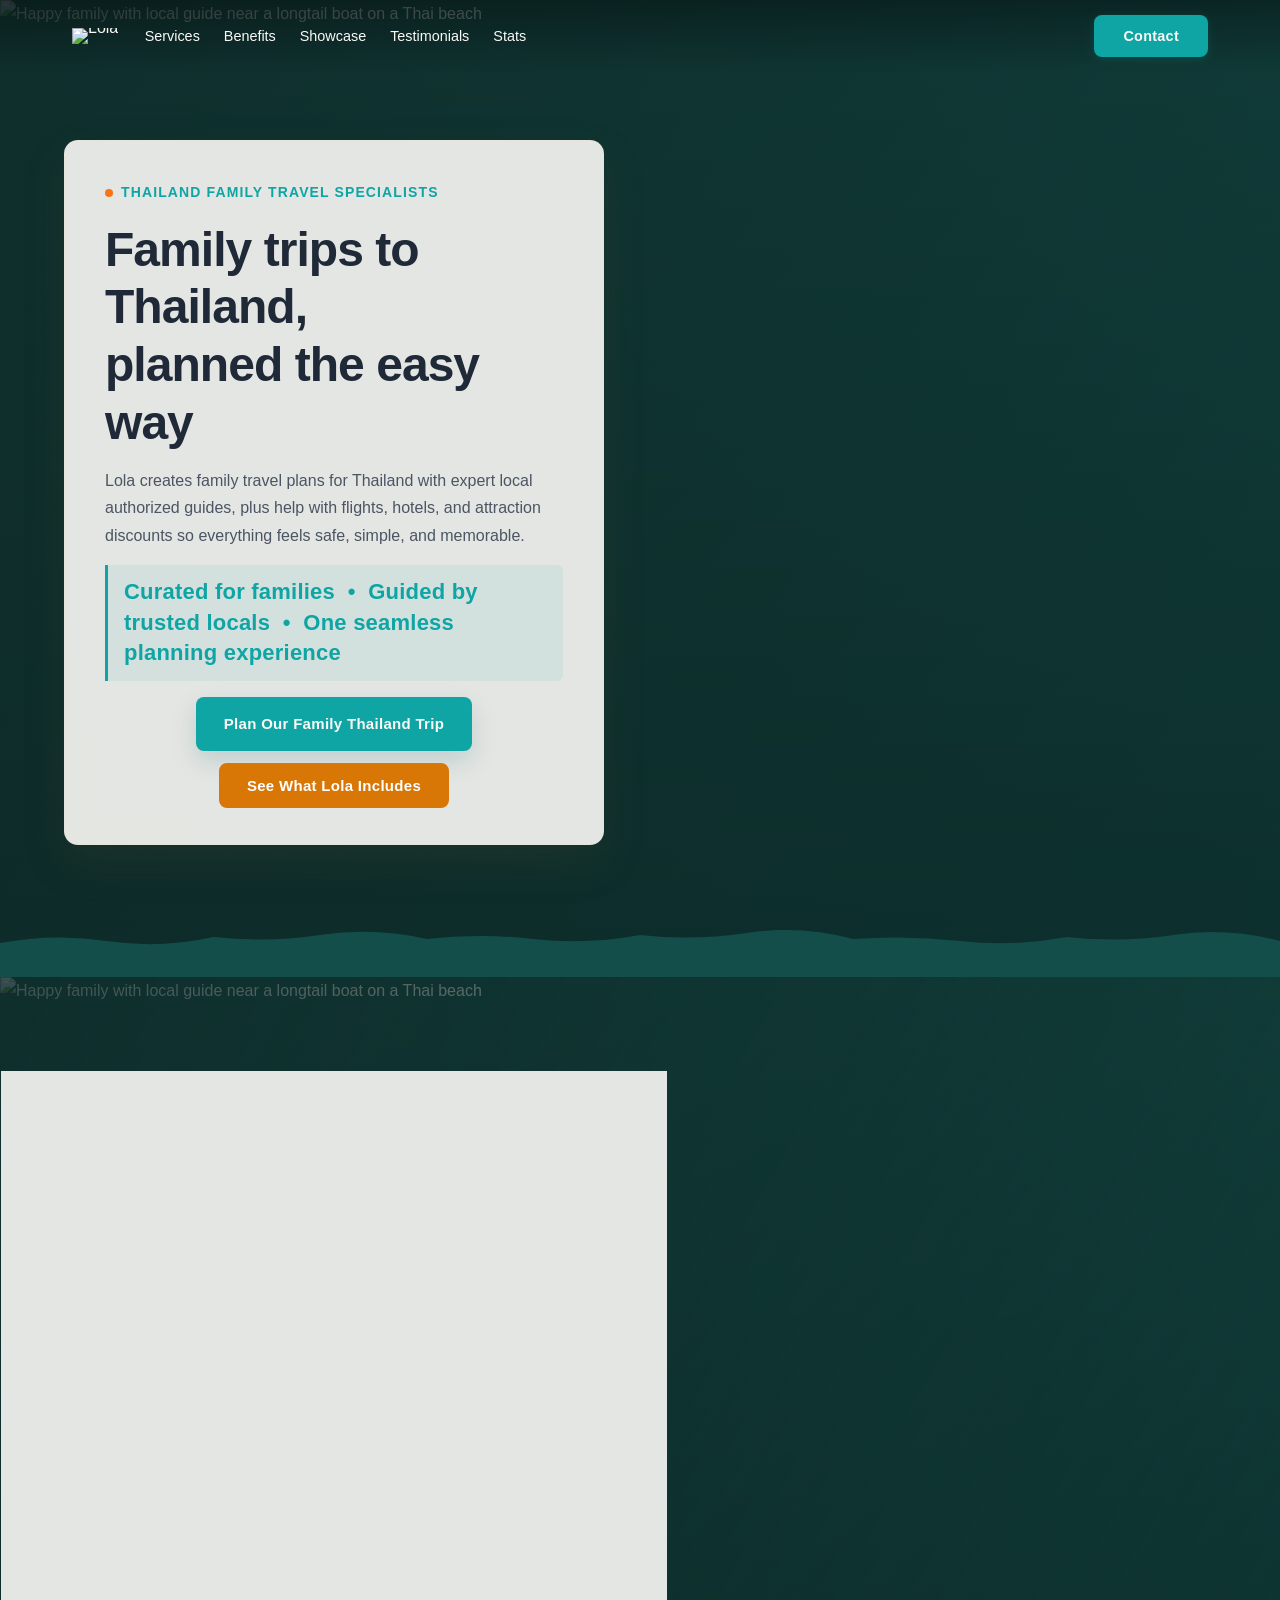
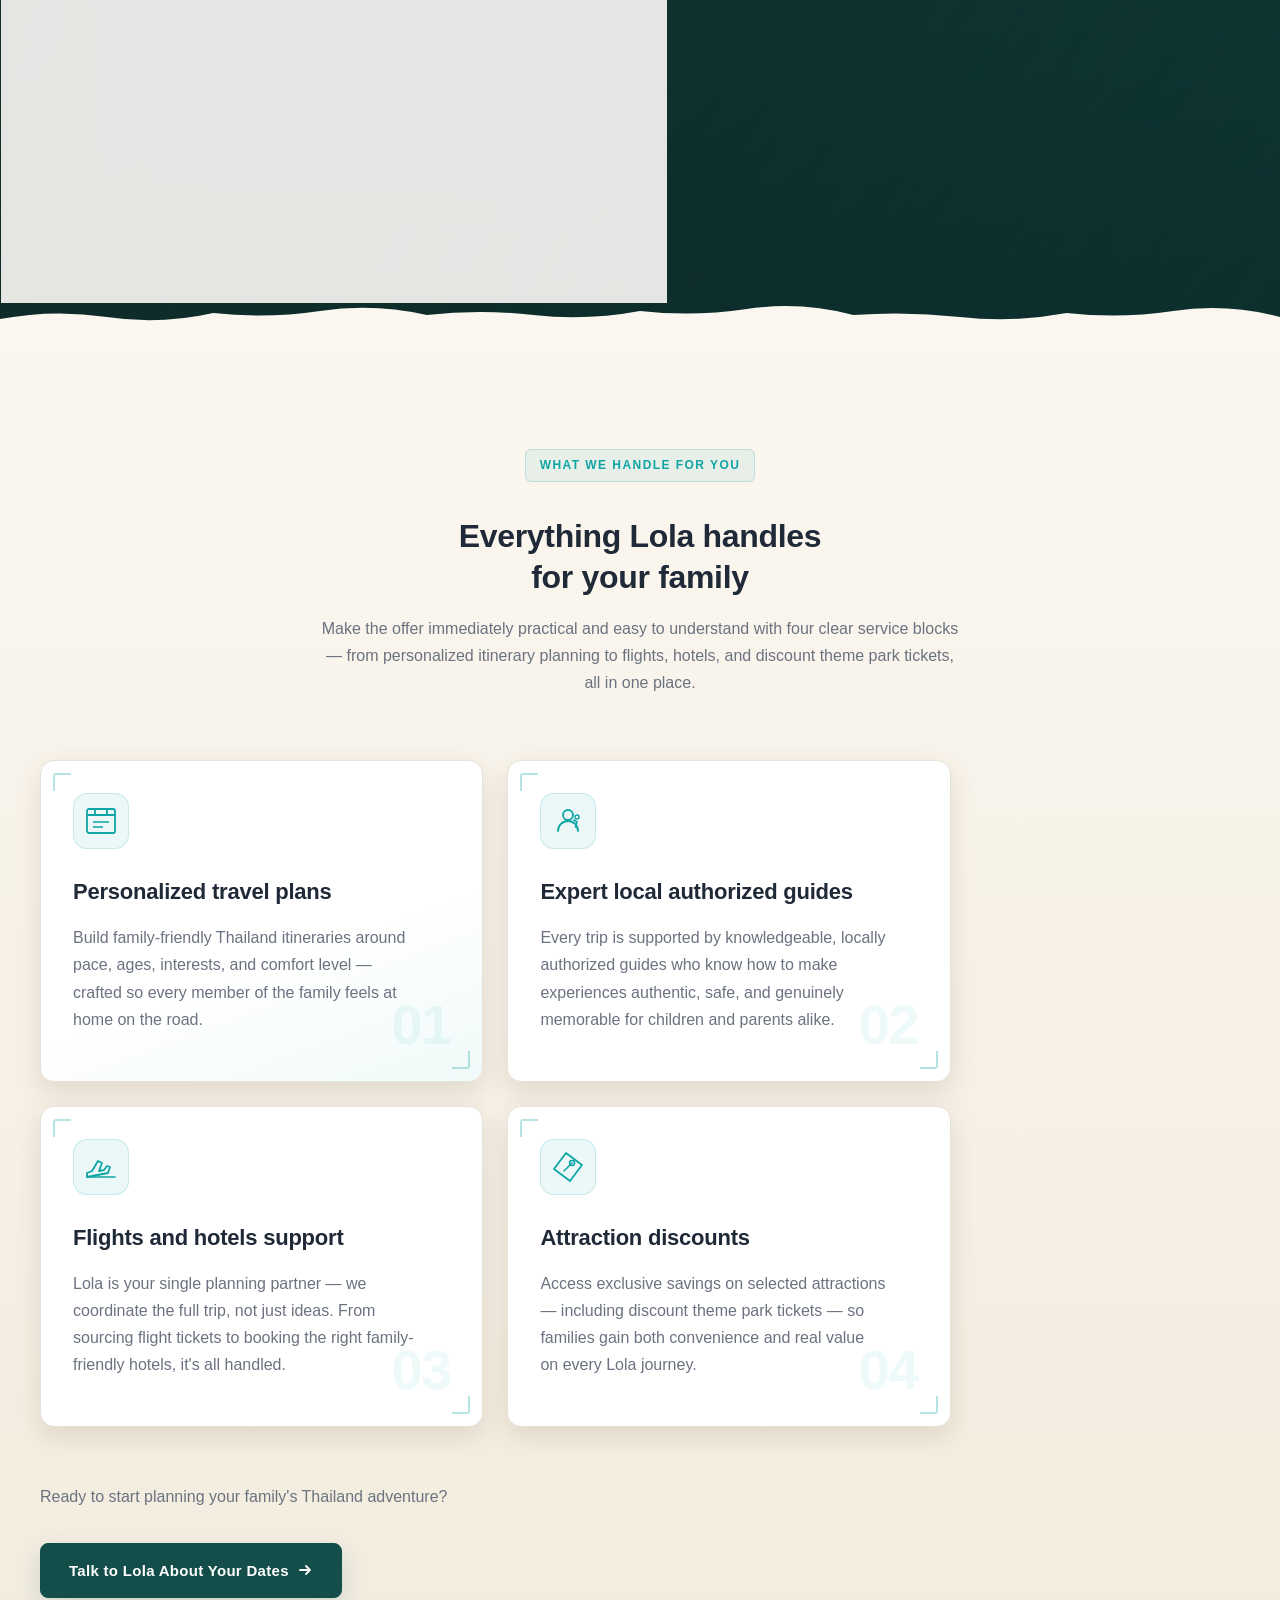
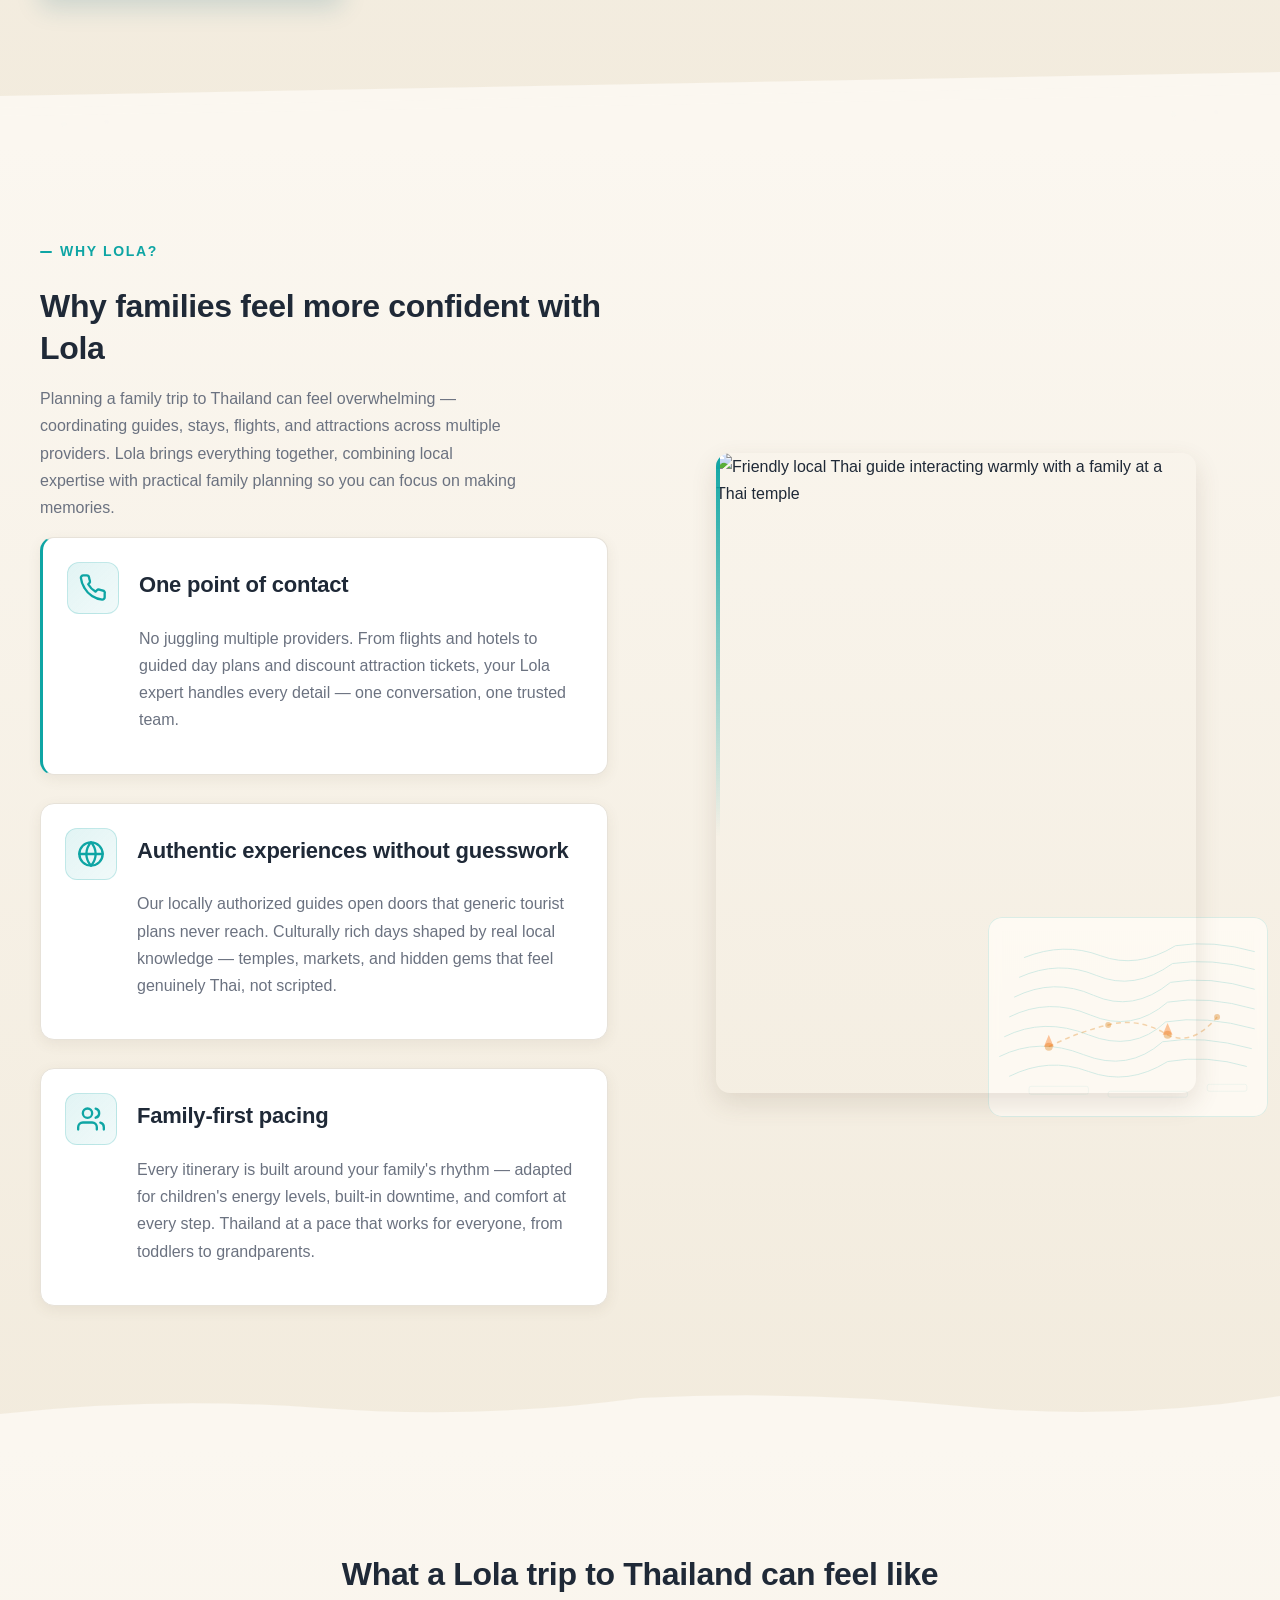
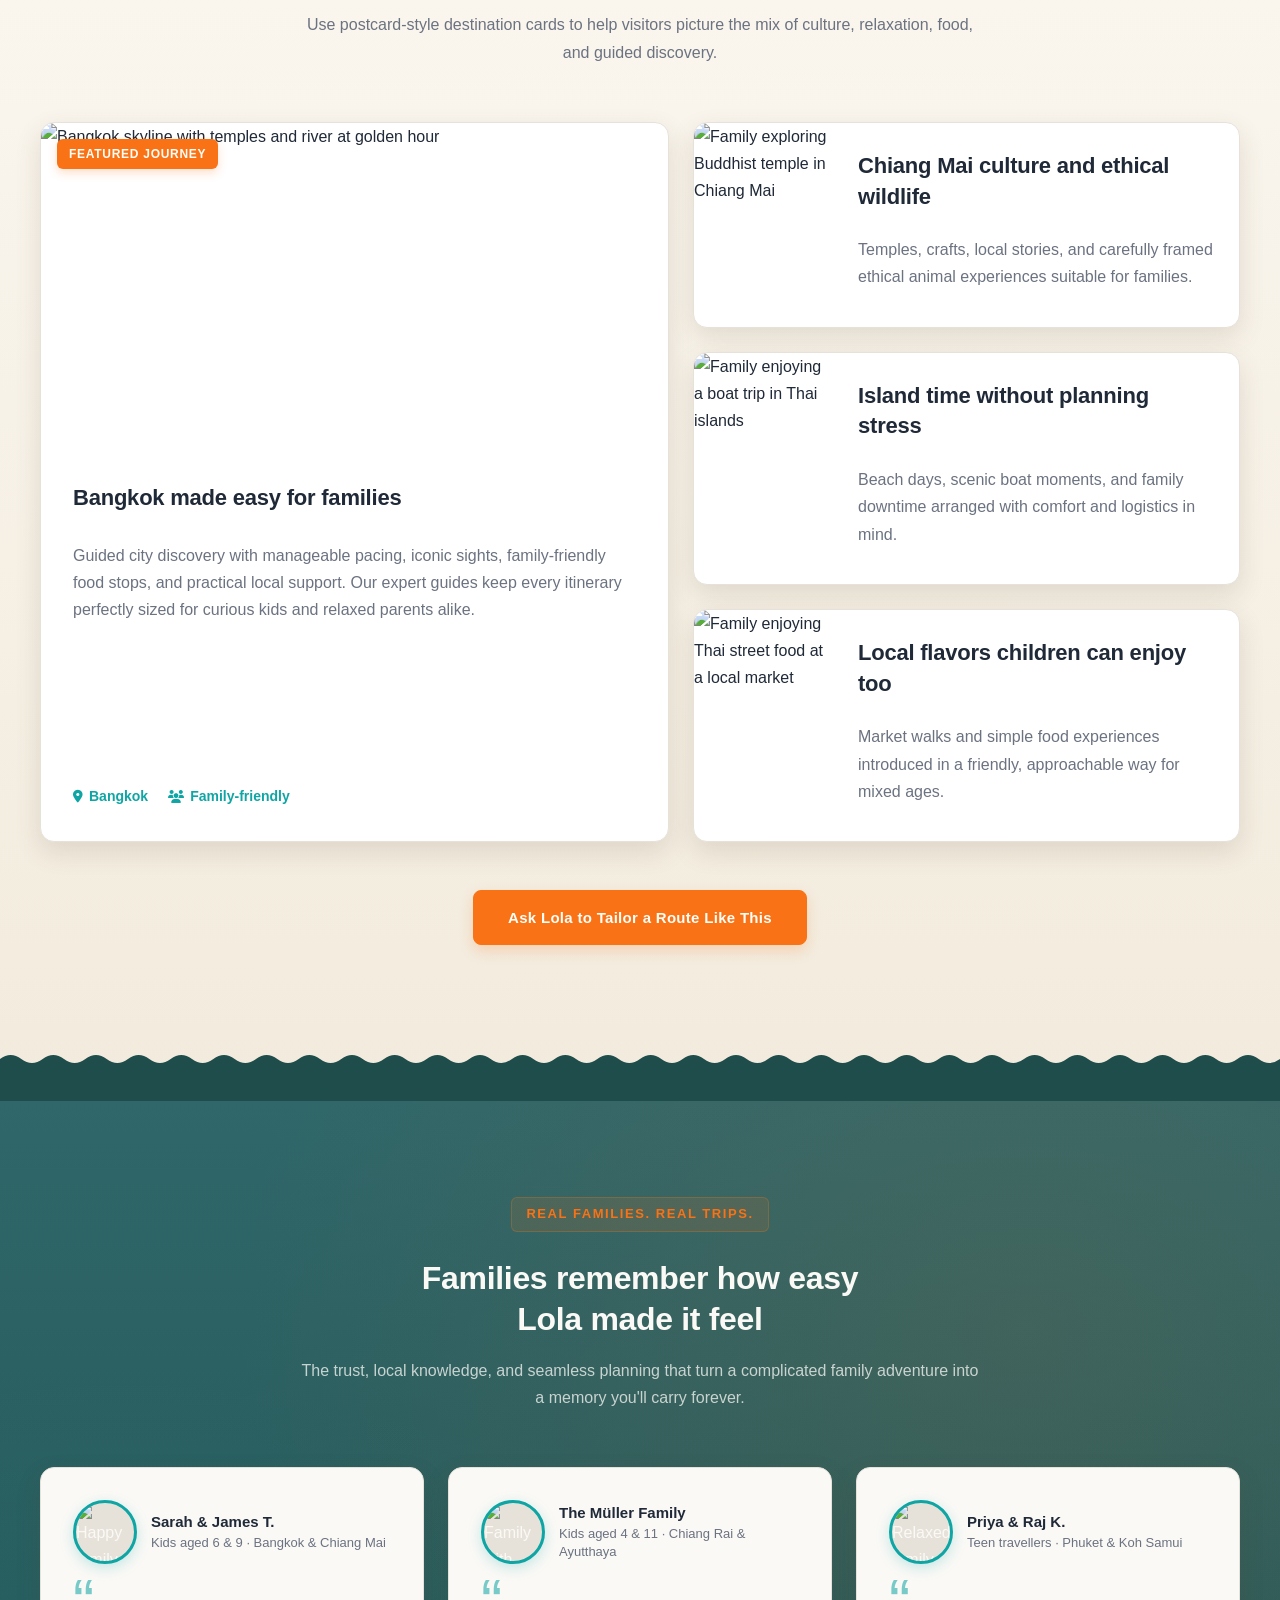
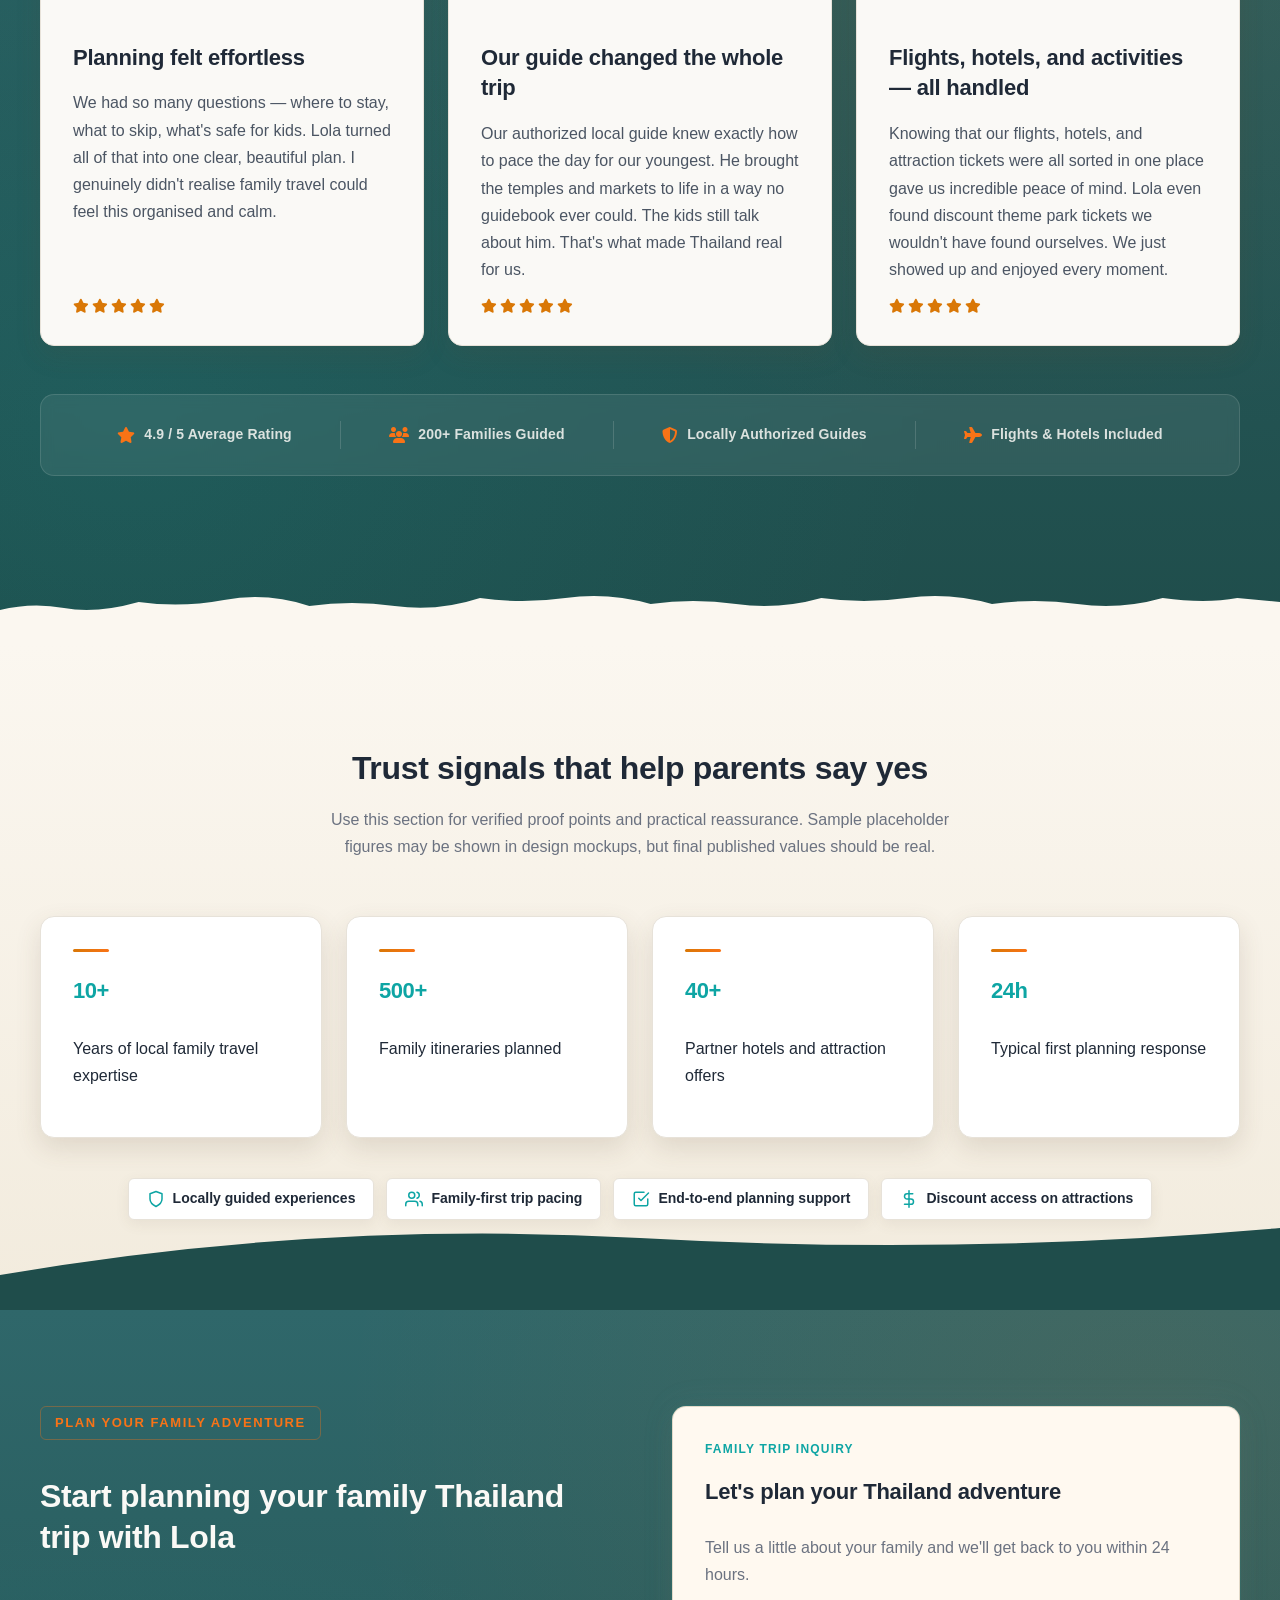
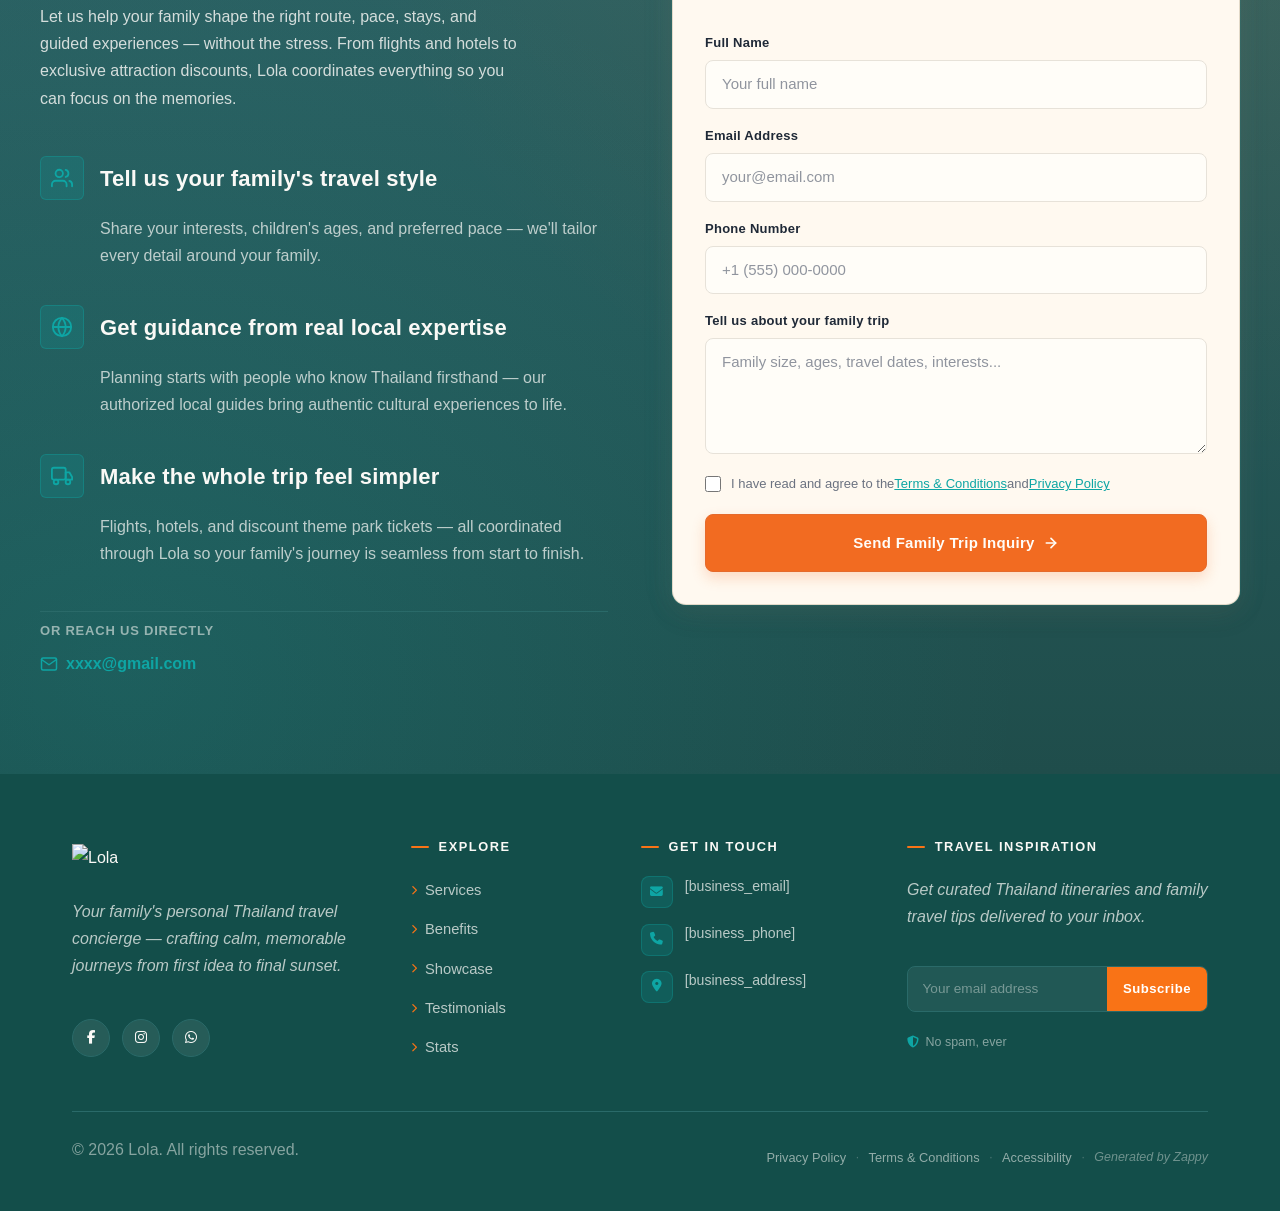
==== commit 56485d23: "Background sync: Progressive GitHub Sync" ====
--- a/public/index.html
+++ b/public/index.html
@@ -1 +1 @@
-<!doctype html><html dir="ltr" lang="en"><head><meta charset="UTF-8"><meta content="width=device-width,initial-scale=1" name="viewport"><meta content="index, follow" name="robots"><title>Book Google Flight Tickets to Thailand — Lola</title><meta content="Discover Thailand with your family through Lola&#39;s curated guided tours. Score google flight tickets, exclusive hotel deals, and discount theme park tickets for an unforgettable adventure." name="description"><meta content="google flight tickets, discount theme park tickets, family travel Thailand, Lola, american airlines multi city" name="keywords"><link href="/assets/favicon.ico" rel="icon" type="image/x-icon"><link href="/assets/favicon-16x16.png" rel="icon" type="image/png" sizes="16x16"><link href="/assets/favicon-32x32.png" rel="icon" type="image/png" sizes="32x32"><link href="/assets/favicon-48x48.png" rel="icon" type="image/png" sizes="48x48"><link href="/assets/favicon-192x192.png" rel="icon" type="image/png" sizes="192x192"><link href="/assets/favicon-512x512.png" rel="icon" type="image/png" sizes="512x512"><link href="/assets/apple-touch-icon.png" rel="apple-touch-icon"><script>!function(){"use strict";var t="468d2882-c466-44e0-af44-62653884b765",e="https://api.zappy5.com/api/analytics/track",a=18e5,n=2592e6,o=!0,i=!0,r=!0;var s=function(){var e="zappy_visitor_"+t,a=null;try{if(a=localStorage.getItem(e)){var o=JSON.parse(a),i=Date.now();if(i-o.created<n)return o.lastSeen=i,localStorage.setItem(e,JSON.stringify(o)),o.id}}catch(t){console.warn("Zappy Analytics: LocalStorage not available")}var r="zv_"+Date.now()+"_"+Math.random().toString(36).substr(2,9);try{localStorage.setItem(e,JSON.stringify({id:r,created:Date.now(),lastSeen:Date.now()}))}catch(t){}return r}(),c=function(){var e="zappy_session_"+t,n=null;try{if(n=sessionStorage.getItem(e)){var o=JSON.parse(n),i=Date.now();if(i-o.timestamp<a)return o.timestamp=i,sessionStorage.setItem(e,JSON.stringify(o)),o.id}}catch(t){console.warn("Zappy Analytics: SessionStorage not available")}var r="zs_"+Date.now()+"_"+Math.random().toString(36).substr(2,9);try{sessionStorage.setItem(e,JSON.stringify({id:r,timestamp:Date.now()}))}catch(t){}return r}();function l(a,n){n=n||{};var o={website_id:t,event_type:a,page_path:window.location.pathname,referrer:document.referrer||"direct",visitor_id:s,session_id:c,metadata:n};if(navigator.sendBeacon){var i=new Blob([JSON.stringify(o)],{type:"application/json"});navigator.sendBeacon(e,i)}else fetch(e,{method:"POST",headers:{"Content-Type":"application/json"},body:JSON.stringify(o),keepalive:!0}).catch(function(t){console.warn("Zappy Analytics: Failed to track event",t)})}o&&l("pageview",{title:document.title,url:window.location.href}),i&&document.addEventListener("click",function(t){var e=t.target;if("BUTTON"===e.tagName||e.closest("button")){var a="BUTTON"===e.tagName?e:e.closest("button");l("click",{element:"button",text:a.textContent.trim().substring(0,100),id:a.id||null,class:a.className||null})}else if("A"===e.tagName||e.closest("a")){var n="A"===e.tagName?e:e.closest("a");l("navigation",{element:"link",text:n.textContent.trim().substring(0,100),href:n.href,external:n.hostname!==window.location.hostname})}},!0),r&&document.addEventListener("submit",function(t){var e=t.target;l("form_submit",{form_id:e.id||null,form_name:e.name||null,form_action:e.action||null,form_method:e.method||"GET"})},!0);var d=Date.now();window.addEventListener("beforeunload",function(){l("page_unload",{time_on_page:Math.floor((Date.now()-d)/1e3),page_path:window.location.pathname})}),window.zappyAnalytics={track:l,getVisitorId:function(){return s},getSessionId:function(){return c}}}()</script><meta content="Book Google Flight Tickets to Thailand — Lola" property="og:title"><meta content="Discover Thailand with your family through Lola's curated guided tours. Score google flight tickets, exclusive hotel deals, and discount theme park tickets for an unforgettable adventure." property="og:description"><meta content="website" property="og:type"><meta content="en_US" property="og:locale"><meta content="summary_large_image" name="twitter:card"><meta content="Book Google Flight Tickets to Thailand — Lola" name="twitter:title"><meta content="Discover Thailand with your family through Lola's curated guided tours. Score google flight tickets, exclusive hotel deals, and discount theme park tickets for an unforgettable adventure." name="twitter:description"><link href="https://cdnjs.cloudflare.com/ajax/libs/font-awesome/6.4.0/css/all.min.css" rel="stylesheet"><link href="/assets/favicon.ico" rel="icon" type="image/x-icon"><link href="/assets/favicon-16x16.png" rel="icon" type="image/png" sizes="16x16"><link href="/assets/favicon-32x32.png" rel="icon" type="image/png" sizes="32x32"><link href="/assets/favicon-48x48.png" rel="icon" type="image/png" sizes="48x48"><link href="/assets/favicon-192x192.png" rel="icon" type="image/png" sizes="192x192"><link href="/assets/favicon-512x512.png" rel="icon" type="image/png" sizes="512x512"><link href="/assets/apple-touch-icon.png" rel="apple-touch-icon"><link href="https://cdn.jsdelivr.net/npm/vanilla-cookieconsent@3/dist/cookieconsent.css" rel="stylesheet"><script src="https://cdn.jsdelivr.net/npm/vanilla-cookieconsent@3/dist/cookieconsent.umd.js"></script><script src="https://cdn.jsdelivr.net/gh/mickidum/acc_toolbar/acctoolbar/acctoolbar.min.js"></script><link href="/styles.css" rel="stylesheet"><style id="zappy-dropdown-submenu-styles">#navMenu li:has(.sub-menu),.nav-menu li:has(.sub-menu),.navbar li:has(.sub-menu),nav li:has(.sub-menu){position:relative}#navMenu .sub-menu,.nav-menu .sub-menu,.navbar .sub-menu,nav .sub-menu{display:block!important;position:absolute!important;top:100%;left:0;min-width:220px;background:#fff;border-radius:8px;box-shadow:0 8px 25px rgba(0,0,0,.15);padding:8px 0;opacity:0;visibility:hidden;transform:translateY(10px);transition:all .3s ease;z-index:1000;list-style:none;pointer-events:none}#navMenu li:hover>.sub-menu,.nav-menu li:hover>.sub-menu,.navbar li:hover>.sub-menu,nav li:hover>.sub-menu{opacity:1!important;visibility:visible!important;transform:translateY(0)!important;pointer-events:auto!important}.sub-menu li{list-style:none;margin:0;padding:0}.sub-menu a{display:block!important;padding:10px 16px!important;color:var(--text-dark,#333)!important;font-weight:500;text-decoration:none;white-space:nowrap;transition:background-color .2s}.sub-menu a:hover{background-color:#f5f5f5}[dir=rtl] .nav-menu .sub-menu,[dir=rtl] .navbar .sub-menu,[dir=rtl] nav .sub-menu,html[lang=ar] .nav-menu .sub-menu,html[lang=ar] .navbar .sub-menu,html[lang=ar] nav .sub-menu,html[lang=he] .nav-menu .sub-menu,html[lang=he] .navbar .sub-menu,html[lang=he] nav .sub-menu{left:auto!important;right:0!important}.sub-menu:empty,.sub-menu:not(:has(li)),.sub-menu:not(:has(li:not(.zappy-hidden-menu-item))){display:none!important;opacity:0!important;visibility:hidden!important;pointer-events:none!important}li:has(.menu-group-title):hover>.sub-menu{opacity:1!important;visibility:visible!important;transform:translateY(0)!important;pointer-events:auto!important}#navMenu>li>.menu-group-title,.nav-menu>li>.menu-group-title{display:inline-block;padding:.5rem 1rem;cursor:default;user-select:none}@media (max-width:768px){#navMenu .sub-menu,.nav-menu .sub-menu,.navbar .sub-menu,nav .sub-menu{position:static!important;transform:none!important;box-shadow:none!important;background:0 0!important;max-height:0;overflow:hidden;opacity:0;visibility:hidden;transition:max-height .3s ease,opacity .3s ease;padding:0!important;border-radius:0!important}.sub-menu.mobile-expanded{max-height:500px!important;opacity:1!important;visibility:visible!important;padding:8px 0 8px 16px!important}[dir=rtl] .sub-menu.mobile-expanded,html[lang=he] .sub-menu.mobile-expanded{padding:8px 16px 8px 0!important}#navMenu li:hover>.sub-menu,.nav-menu li:hover>.sub-menu,.navbar li:hover>.sub-menu,nav li:hover>.sub-menu{opacity:0;visibility:hidden;pointer-events:none}#navMenu li>.sub-menu.mobile-expanded,.nav-menu li>.sub-menu.mobile-expanded,.navbar li>.sub-menu.mobile-expanded,nav li>.sub-menu.mobile-expanded{opacity:1!important;visibility:visible!important;pointer-events:auto!important}#navMenu li:has(.sub-menu),.nav-menu li:has(.sub-menu),.navbar li:has(.sub-menu),nav li:has(.sub-menu){display:flex!important;flex-wrap:wrap!important;align-items:center!important;position:relative!important;min-height:44px!important}#navMenu li:has(.sub-menu)>a,.nav-menu li:has(.sub-menu)>a,.navbar li:has(.sub-menu)>a,nav li:has(.sub-menu)>a{flex:1!important;min-width:0!important}#navMenu li:has(.sub-menu)>.menu-group-title,.nav-menu li:has(.sub-menu)>.menu-group-title,.navbar li:has(.sub-menu)>.menu-group-title,nav li:has(.sub-menu)>.menu-group-title{flex:1!important;min-width:0!important;padding:0!important;line-height:inherit!important}#navMenu li:has(.sub-menu)>.sub-menu,.nav-menu li:has(.sub-menu)>.sub-menu,.navbar li:has(.sub-menu)>.sub-menu,nav li:has(.sub-menu)>.sub-menu{flex-basis:100%!important;width:100%!important}#navMenu li:has(.sub-menu)>a [class*=arrow],#navMenu li:has(.sub-menu)>a [class*=chevron],.nav-menu li:has(.sub-menu)>a .fa-angle-down,.nav-menu li:has(.sub-menu)>a .fa-chevron-down,.nav-menu li:has(.sub-menu)>a [class*=arrow],.nav-menu li:has(.sub-menu)>a [class*=chevron],nav li:has(.sub-menu)>a [class*=arrow],nav li:has(.sub-menu)>a [class*=chevron]{display:none!important;visibility:hidden!important}.mobile-submenu-toggle{display:flex!important;align-items:center!important;justify-content:center!important;width:44px!important;height:auto!important;background:0 0!important;border:none!important;cursor:pointer!important;color:var(--text-light)!important;position:static!important;flex-shrink:0!important;align-self:stretch!important;z-index:2!important;padding:0!important;margin:0!important}.mobile-submenu-toggle::after{content:''!important;width:0!important;height:0!important;border-left:6px solid transparent!important;border-right:6px solid transparent!important;border-top:7px solid currentColor!important;transition:transform .3s ease!important}.mobile-submenu-toggle.expanded::after{transform:rotate(180deg)!important}.sub-menu a{padding:10px 0!important;display:block!important;color:var(--text-light)!important}.navbar .sub-menu li a,.zappy-products-dropdown .sub-menu a,nav.navbar .sub-menu li a{color:var(--text-light)!important}}@media (min-width:769px){.mobile-submenu-toggle{display:none!important}}</style><style id="mobile-lang-menu-deployed-css">@media (max-width:768px){.lang-switcher,.nav-container .lang-switcher,.nav-cta-container .lang-switcher,.nav-ecommerce-icons .lang-switcher,.nav-icons-left .lang-switcher,.navbar .lang-switcher,.navbar .nav-cta-container .lang-switcher{display:none!important}.mobile-lang-menu{width:100%;border-top:1px solid rgba(128,128,128,.2);padding:8px 0 0 0;margin-top:8px}.mobile-lang-toggle{display:flex!important;align-items:center;justify-content:space-between;width:100%;padding:12px 16px;background:0 0;border:none;cursor:pointer;font-size:15px;color:inherit;font-family:inherit}.mobile-lang-toggle::after{content:'';display:inline-block;width:8px;height:8px;border-right:2px solid currentColor;border-bottom:2px solid currentColor;transform:rotate(45deg);transition:transform .3s ease;margin-left:8px}.mobile-lang-toggle.expanded::after{transform:rotate(-135deg)}.mobile-lang-options{max-height:0;overflow:hidden;transition:max-height .3s ease}.mobile-lang-options.expanded{max-height:300px}.mobile-lang-option{display:flex!important;align-items:center;gap:10px;padding:10px 24px;text-decoration:none;color:inherit;font-size:14px;font-family:inherit}.mobile-lang-option:hover{background:rgba(128,128,128,.1)}.mobile-lang-option.active{font-weight:600;opacity:.7;pointer-events:none}.mobile-lang-option img{width:20px;height:20px;border-radius:50%}}@media (min-width:769px){.mobile-lang-menu{display:none!important}}</style><style id="zappy-widget-visibility">#mic-access-tool-box,#mic-access-tool-general-button,#mic-init-access-tool #mic-access-tool-box,#mic-init-access-tool #mic-access-tool-general-button,#mic-init-access-tool .mic-access-tool-general-button,._access-icon,._access-menu,.mic-access-tool-box,.mic-access-tool-general-button,div[id*=mic-access-tool-box]{display:none!important;visibility:hidden!important;opacity:0!important;pointer-events:none!important}</style></head><body><nav class="navbar"><button class="mobile-toggle" aria-label="Menu" id="mobileToggle"><svg viewBox="0 0 24 24" height="24" width="24" fill="none" class="hamburger-icon"><path d="M3 12h18M3 6h18M3 18h18" stroke="currentColor" stroke-width="2" stroke-linecap="round"></path></svg><svg viewBox="0 0 24 24" height="24" width="24" fill="none" class="close-icon" style="display:none"><path d="M18 6L6 18M6 6l12 12" stroke="currentColor" stroke-width="2" stroke-linecap="round"></path></svg></button><button class="phone-header-btn" aria-label="Call" data-phone="+1-800-555-0199"><svg viewBox="0 0 24 24" height="20" width="20" fill="currentColor"><path d="M22 16.92v3a2 2 0 0 1-2.18 2 19.79 19.79 0 0 1-8.63-3.07 19.5 19.5 0 0 1-6-6 19.79 19.79 0 0 1-3.07-8.67A2 2 0 0 1 4.11 2h3a2 2 0 0 1 2 1.72 12.84 12.84 0 0 0 .7 2.81 2 2 0 0 1-.45 2.11L8.09 9.91a16 16 0 0 0 6 6l1.27-1.27a2 2 0 0 1 2.11-.45 12.84 12.84 0 0 0 2.81.7A2 2 0 0 1 22 16.92z"></path></svg></button><div class="nav-container"><div class="nav-brand"><a href="/" class="logo-link"><img alt="Lola" src="/assets/business-logo.webp" class="logo"></a></div><ul class="nav-menu" id="navMenu"><li><a href="#services">Services</a></li><li><a href="#benefits">Benefits</a></li><li><a href="#showcase">Showcase</a></li><li><a href="#testimonials">Testimonials</a></li><li><a href="#stats">Stats</a></li></ul><div class="nav-cta-container"><a href="#contact" class="nav-cta-btn">Contact</a></div></div></nav><script>window.addEventListener("load",function(){const e=document.querySelector(".navbar, nav, header");if(!e)return void console.log("[Navbar] Navbar element not found");let t=document.getElementById("mobileToggle")||document.querySelector(".mobile-toggle")||document.querySelector(".hamburger")||document.querySelector(".hamburger-menu")||document.querySelector(".menu-toggle")||document.querySelector(".burger-menu")||document.querySelector('[aria-label="Menu"]')||document.querySelector('[aria-label="תפריט"]');const o=document.querySelector(".phone-header-btn"),n=window.getComputedStyle(e);let r=n.backgroundColor;if(console.log("[Navbar] Initial navbar background:",r),"transparent"===r||"rgba(0, 0, 0, 0)"===r||r.startsWith("rgba")&&r.includes(", 0)")){const e=n.backgroundImage;if(e&&"none"!==e)console.log("[Navbar] Navbar has background image/gradient, using dark text"),r="rgb(240, 240, 240)";else{const e=window.getComputedStyle(document.body).backgroundColor;console.log("[Navbar] Navbar transparent, using body background:",e),r=e}}const i=r.match(/\d+/g);if(i&&i.length>=3){const e=(.299*parseInt(i[0])+.587*parseInt(i[1])+.114*parseInt(i[2]))/255;console.log("[Navbar] Mobile button colors preserved from Claude CSS (luminance:",e.toFixed(2)+")");const n=document.createElement("style");n.id="zappy-mobile-nav-fix";document.documentElement.lang;document.documentElement.dir,n.textContent='\n        /* Hide mobile buttons on desktop, show only on mobile */\n        @media (min-width: 769px) {\n          .mobile-toggle,\n          .phone-header-btn {\n            display: none !important;\n          }\n        }\n        \n        /* Show and position mobile buttons correctly on mobile */\n        @media (max-width: 768px) {\n          .mobile-toggle,\n          .phone-header-btn {\n            position: absolute !important;\n            top: 50% !important;\n            transform: translateY(-50%) !important;\n            z-index: 1001 !important;\n            display: flex !important;\n            align-items: center !important;\n            justify-content: center !important;\n            width: 36px !important;\n            height: 36px !important;\n            border-radius: 50% !important;\n            border: none !important;\n            cursor: pointer !important;\n            padding: 6px !important;\n            background: none !important;\n            color: var(--nav-text, var(--text-light)) !important;\n          }\n          \n          /* LTR positioning (default): hamburger LEFT, phone RIGHT */\n          html:not([dir="rtl"]):not([lang="he"]):not([lang="ar"]) .mobile-toggle,\n          html[dir="ltr"] .mobile-toggle {\n            left: 12px !important;\n            right: auto !important;\n          }\n          html:not([dir="rtl"]):not([lang="he"]):not([lang="ar"]) .phone-header-btn,\n          html[dir="ltr"] .phone-header-btn {\n            right: 12px !important;\n            left: auto !important;\n          }\n          \n          /* RTL positioning: hamburger RIGHT, phone LEFT */\n          html[dir="rtl"] .mobile-toggle,\n          html[lang="he"] .mobile-toggle,\n          html[lang="ar"] .mobile-toggle {\n            right: 12px !important;\n            left: auto !important;\n          }\n          html[dir="rtl"] .phone-header-btn,\n          html[lang="he"] .phone-header-btn,\n          html[lang="ar"] .phone-header-btn {\n            left: 12px !important;\n            right: auto !important;\n          }\n          \n          /* CRITICAL: Ensure nav-container has min-height on mobile */\n          /* All children are positioned absolutely/fixed on mobile, so height:auto collapses to 0 */\n          .nav-container {\n            min-height: 70px !important;\n            position: relative !important;\n          }\n          \n          /* Ensure SVG icons are properly sized and inherit color */\n          .mobile-toggle svg,\n          .phone-header-btn svg {\n            width: 24px !important;\n            height: 24px !important;\n            /* Don\'t force display - let JavaScript control hamburger/close toggle */\n          }\n          \n          /* Reset nav-cta-container on mobile - remove desktop box-shadow/padding */\n          /* that creates a visible ghost box when CTA button is hidden */\n          .nav-cta-container {\n            box-shadow: none !important;\n            padding: 0 !important;\n          }\n          \n          /* Hide nav-cta-container entirely on mobile when there\'s no lang-switcher */\n          /* (only the CTA button is inside, and it\'s hidden on mobile) */\n          .nav-cta-container:not(:has(.lang-switcher)) {\n            display: none !important;\n          }\n          \n          /* CRITICAL: Prevent hero image fade gradient from bleeding over headline text */\n          /* The .image-fade-gradient has bottom: -30px (extends below parent) */\n          /* On mobile stacked layout, this overlaps the h1 text below the image */\n          .hero-image-column {\n            overflow: hidden !important;\n          }\n          .image-fade-gradient {\n            bottom: 0 !important;\n          }\n          \n          /* Hide desktop language switcher on mobile - hamburger menu handles it */\n          /* High specificity to override stored CSS */\n          .lang-switcher,\n          .nav-cta-container .lang-switcher,\n          .nav-container .lang-switcher,\n          .navbar .lang-switcher,\n          .navbar .nav-cta-container .lang-switcher {\n            display: none !important;\n          }\n        }\n      ';const r=document.getElementById("zappy-mobile-nav-fix");r&&r.remove(),document.head.appendChild(n),console.log("[Navbar] Critical CSS injected for mobile nav positioning");const l=window.innerWidth<=768;if(t){const e=t.querySelector(".hamburger-icon"),o=t.querySelector(".close-icon");e&&(e.style.setProperty("width","24px","important"),e.style.setProperty("height","24px","important"),e.style.setProperty("display","block","important")),o&&(o.style.setProperty("width","24px","important"),o.style.setProperty("height","24px","important"),o.style.setProperty("display","none","important")),l?(t.style.setProperty("position","absolute","important"),t.style.setProperty("top","50%","important"),t.style.setProperty("transform","translateY(-50%)","important"),t.style.setProperty("z-index","1001","important"),t.style.removeProperty("left"),t.style.removeProperty("right"),console.log("[Navbar] Mobile toggle positioning applied (mobile viewport)")):(t.style.removeProperty("position"),t.style.removeProperty("top"),t.style.removeProperty("transform"),t.style.removeProperty("z-index"),t.style.removeProperty("left"),t.style.removeProperty("right"),console.log("[Navbar] Desktop viewport - cleared mobile toggle inline positioning"))}if(o){const e=o.querySelector("svg");e&&(e.style.width="24px",e.style.height="24px",e.setAttribute("width","24"),e.setAttribute("height","24")),l?(o.style.setProperty("position","absolute","important"),o.style.setProperty("top","50%","important"),o.style.setProperty("transform","translateY(-50%)","important"),o.style.setProperty("z-index","1001","important"),o.style.removeProperty("left"),o.style.removeProperty("right"),console.log("[Navbar] Phone button positioning applied (mobile viewport)")):(o.style.removeProperty("position"),o.style.removeProperty("top"),o.style.removeProperty("transform"),o.style.removeProperty("z-index"),o.style.removeProperty("left"),o.style.removeProperty("right"),console.log("[Navbar] Desktop viewport - cleared phone button inline positioning"))}}else console.log("[Navbar] Could not parse background color:",r);t=document.getElementById("mobileToggle")||document.querySelector(".mobile-toggle")||document.querySelector(".hamburger")||document.querySelector(".hamburger-menu")||document.querySelector(".menu-toggle")||document.querySelector(".burger-menu")||document.querySelector('[aria-label="Menu"]')||document.querySelector('[aria-label="תפריט"]');const l=document.getElementById("navMenu")||document.querySelector(".nav-menu")||document.querySelector(".nav-links")||document.querySelector("nav ul:not(.submenu)");if(!t||!l)return void console.log("[Navbar] Mobile toggle or menu not found:",{toggle:!!t,menu:!!l});l.id||(l.id="navMenu"),console.log("[Navbar] Initializing mobile menu...");const a=t.cloneNode(!0);t.parentNode.replaceChild(a,t),a.addEventListener("click",function(e){e.preventDefault(),e.stopPropagation();const t=this.querySelector(".hamburger-icon"),o=this.querySelector(".close-icon");l.classList.contains("active")?(l.classList.remove("active"),t&&t.style.setProperty("display","block","important"),o&&o.style.setProperty("display","none","important"),document.body.style.overflow="",console.log("[Navbar] Menu closed")):(l.classList.add("active"),t&&t.style.setProperty("display","none","important"),o&&o.style.setProperty("display","block","important"),document.body.style.overflow="hidden",console.log("[Navbar] Menu opened"))}),l.querySelectorAll("a").forEach(function(e){e.addEventListener("click",function(){if("#"===this.getAttribute("href"))return;const e=a.querySelector(".hamburger-icon"),t=a.querySelector(".close-icon");l.classList.remove("active"),e&&e.style.setProperty("display","block","important"),t&&t.style.setProperty("display","none","important"),document.body.style.overflow="",console.log("[Navbar] Menu closed (link clicked)")})});var s=l.querySelectorAll(".dropdown-toggle");s.forEach(function(e){e.addEventListener("click",function(e){e.preventDefault(),e.stopPropagation();var t=this.closest(".nav-dropdown");t&&(t.parentNode.querySelectorAll(".nav-dropdown.open").forEach(function(e){e!==t&&e.classList.remove("open")}),t.classList.toggle("open"),console.log("[Navbar] Dropdown toggled:",t.classList.contains("open")?"open":"closed"))})}),document.addEventListener("click",function(e){e.target.closest(".nav-dropdown")||document.querySelectorAll(".nav-dropdown.open").forEach(function(e){e.classList.remove("open")})}),console.log("[Navbar] Dropdown handlers initialized for "+s.length+" dropdowns"),o&&o.addEventListener("click",function(){const e=document.querySelectorAll('a[href^="tel:"]'),t=e.length>0?e[0].getAttribute("href").replace("tel:",""):"[business_phone]";window.location.href="tel:"+t,console.log("[Navbar] Phone button clicked")}),console.log("[Navbar] Mobile menu initialized successfully");const p=function(){const e=document.querySelector(".whatsapp-float");e&&(window.innerWidth>=769?(e.style.setProperty("display","none","important"),e.style.setProperty("visibility","hidden","important"),e.style.setProperty("opacity","0","important"),e.style.setProperty("pointer-events","none","important"),console.log("[WhatsApp] Button hidden on desktop")):(e.style.removeProperty("display"),e.style.removeProperty("visibility"),e.style.removeProperty("opacity"),e.style.removeProperty("pointer-events"),console.log("[WhatsApp] Button visible on mobile")))};let c;p(),window.addEventListener("resize",function(){clearTimeout(c),c=setTimeout(p,100)})})</script><main><section class="home-hero-section" data-layout-spec="Home-hero" id="hero" data-hero-type="fullscreen-scrim"><div class="home-hero-bg"><img alt="Happy family with local guide near a longtail boat on a Thai beach" src="/assets/site-home-hero-image-1.webp" class="home-hero-img" data-context="A joyful family of four — parents and two young children — standing with a warm, smiling Thai local guide near a traditional longtail boat on a sun-drenched turquoise beach in Thailand. Morning golden light, lush green hills in the background, the family looking relaxed and excited. Photorealistic travel photography, vibrant tropical colors, authentic cultural atmosphere." data-placeholder="home-hero-image-1" height="700" width="1200" data-hero-bg="true"></div><div class="home-hero-scrim" aria-hidden="true"></div><div class="home-hero-content-wrap"><div class="home-hero-card"><div class="home-hero-eyebrow"><span class="home-hero-eyebrow-dot"></span><span>Thailand Family Travel Specialists</span></div><h1 class="home-hero-h1">Family trips to Thailand,<br>planned the easy way</h1><p class="home-hero-body">Lola creates family travel plans for Thailand with expert local authorized guides, plus help with flights, hotels, and attraction discounts so everything feels safe, simple, and memorable.</p><h3 class="home-hero-trust">Curated for families &nbsp;•&nbsp; Guided by trusted locals &nbsp;•&nbsp; One seamless planning experience</h3><div class="home-hero-ctas"><a href="#contact" class="home-hero-btn-primary">Plan Our Family Thailand Trip</a><a href="#services" class="home-hero-btn-secondary">See What Lola Includes</a></div></div></div><div class="home-hero-divider-wrapper"><svg viewBox="0 0 1440 72" xmlns="http://www.w3.org/2000/svg" aria-hidden="true" data-no-icon-edit="true" preserveAspectRatio="none"><path d="M0,72 L0,38 Q60,28 120,36 T240,32 Q300,38 360,30 T480,34 Q540,28 600,34 T720,30 Q780,36 840,28 T960,34 Q1020,30 1080,36 T1200,32 Q1260,38 1320,30 T1440,36 L1440,72 Z" fill="#FBF7F0"></path></svg></div></section><section class="home-services-section" data-layout-spec="Home-services" id="services"><div class="home-services-container"><div class="home-services-intro"><p class="zappy-editable"><span class="home-services-eyebrow">What We Handle For You</span></p><h2 class="home-services-heading">Everything Lola handles<br>for your family</h2><p class="home-services-subtext">Make the offer immediately practical and easy to understand with four clear service blocks — from personalized itinerary planning to flights, hotels, and discount theme park tickets, all in one place.</p></div><div class="home-services-grid zappy-preserve-css-grid" style="--zappy-grid-cols:443.4px 443.4px;grid-template-columns:443.4px 443.4px;align-items:stretch !important" data-original-gap="24px" data-original-item-width="443" data-zappy-auto-grid="true" data-zappy-explicit-columns="true" id="zappy-auto-grid-1775568082696-u1ettp"><article class="home-services-card home-services-card--featured" data-grid-item-index="0"><div class="home-services-card-corner home-services-card-corner--tl"></div><div class="home-services-card-corner home-services-card-corner--br"></div><div class="home-services-card-icon-wrap"><svg viewBox="0 0 36 36" xmlns="http://www.w3.org/2000/svg" aria-hidden="true" height="36" width="36" fill="none" data-element-type="icon" data-icon-type="svg"><rect height="24" rx="2" width="28" x="4" y="6" fill="none" stroke="currentColor" stroke-width="1.8"></rect><line x1="4" x2="32" y1="12" y2="12" stroke="currentColor" stroke-width="1.8"></line><line x1="12" x2="12" y1="6" y2="12" stroke="currentColor" stroke-width="1.8"></line><line x1="24" x2="24" y1="6" y2="12" stroke="currentColor" stroke-width="1.8"></line><line x1="10" x2="26" y1="19" y2="19" stroke="currentColor" stroke-width="1.6"></line><line x1="10" x2="20" y1="24" y2="24" stroke="currentColor" stroke-width="1.6"></line></svg></div><div class="home-services-card-content"><h3 class="home-services-card-title">Personalized travel plans</h3><p class="home-services-card-text">Build family-friendly Thailand itineraries around pace, ages, interests, and comfort level — crafted so every member of the family feels at home on the road.</p></div><div class="home-services-card-stamp">01</div></article><article class="home-services-card" data-grid-item-index="1"><div class="home-services-card-corner home-services-card-corner--tl"></div><div class="home-services-card-corner home-services-card-corner--br"></div><div class="home-services-card-icon-wrap"><svg viewBox="0 0 36 36" xmlns="http://www.w3.org/2000/svg" aria-hidden="true" height="36" width="36" fill="none" data-element-type="icon" data-icon-type="svg"><circle cx="18" cy="12" r="5" fill="none" stroke="currentColor" stroke-width="1.8"></circle><path d="M8 28c0-5.523 4.477-10 10-10s10 4.477 10 10" fill="none" stroke="currentColor" stroke-width="1.8" stroke-linecap="round"></path><path d="M24 17l3 2-1.5 5" fill="none" stroke="currentColor" stroke-width="1.6" stroke-linejoin="round" stroke-linecap="round"></path><circle cx="27" cy="14" r="2" fill="none" stroke="currentColor" stroke-width="1.4"></circle></svg></div><div class="home-services-card-content"><h3 class="home-services-card-title">Expert local authorized guides</h3><p class="home-services-card-text">Every trip is supported by knowledgeable, locally authorized guides who know how to make experiences authentic, safe, and genuinely memorable for children and parents alike.</p></div><div class="home-services-card-stamp">02</div></article><article class="home-services-card" data-grid-item-index="2"><div class="home-services-card-corner home-services-card-corner--tl"></div><div class="home-services-card-corner home-services-card-corner--br"></div><div class="home-services-card-icon-wrap"><svg viewBox="0 0 36 36" xmlns="http://www.w3.org/2000/svg" aria-hidden="true" height="36" width="36" fill="none" data-element-type="icon" data-icon-type="svg"><path d="M4 24l5-2 6-10 4 2-3 8 5-1 3-4 3 1-2 6-21 4z" fill="none" stroke="currentColor" stroke-width="1.8" stroke-linejoin="round"></path><line x1="4" x2="32" y1="28" y2="28" stroke="currentColor" stroke-width="1.6" stroke-linecap="round"></line></svg></div><div class="home-services-card-content"><h3 class="home-services-card-title">Flights and hotels support</h3><p class="home-services-card-text">Lola is your single planning partner — we coordinate the full trip, not just ideas. From sourcing flight tickets to booking the right family-friendly hotels, it's all handled.</p></div><div class="home-services-card-stamp">03</div></article><article class="home-services-card" data-grid-item-index="3"><div class="home-services-card-corner home-services-card-corner--tl"></div><div class="home-services-card-corner home-services-card-corner--br"></div><div class="home-services-card-icon-wrap"><svg viewBox="0 0 36 36" xmlns="http://www.w3.org/2000/svg" aria-hidden="true" height="36" width="36" fill="none" data-element-type="icon" data-icon-type="svg"><path d="M4 20l12-16 16 12-12 16-16-12z" fill="none" stroke="currentColor" stroke-width="1.8" stroke-linejoin="round"></path><circle cx="22" cy="14" r="2.5" fill="none" stroke="currentColor" stroke-width="1.6"></circle><line x1="14" x2="22" y1="22" y2="14" stroke="currentColor" stroke-width="1.5" stroke-linecap="round"></line></svg></div><div class="home-services-card-content"><h3 class="home-services-card-title">Attraction discounts</h3><p class="home-services-card-text">Access exclusive savings on selected attractions — including discount theme park tickets — so families gain both convenience and real value on every Lola journey.</p></div><div class="home-services-card-stamp">04</div></article></div><div class="home-services-cta-wrap" style="text-align:center !important;display:flex !important;justify-content:center !important;align-items:flex-start !important;width:100% !important"><p class="home-services-cta-hint">Ready to start planning your family's Thailand adventure?</p><p class="zappy-editable"><a href="/" class="home-services-cta-btn" data-element-id="btn-1775568082524-t93x9ivhm" data-element-type="button" data-native-element="true" style="outline:none;border-color:rgb(19, 78, 74) !important;color:rgb(255, 255, 255) !important;background-color:rgb(19, 78, 74) !important;background-image:none !important">Talk to Lola About Your Dates<svg viewBox="0 0 16 16" xmlns="http://www.w3.org/2000/svg" aria-hidden="true" height="16" width="16" fill="none"><path d="M3 8h10M9 4l4 4-4 4" stroke="currentColor" stroke-width="1.8" stroke-linecap="round" stroke-linejoin="round"></path></svg></a></p></div></div><div class="home-services-divider-wrapper" aria-hidden="true"><svg viewBox="0 0 1200 90" xmlns="http://www.w3.org/2000/svg" aria-hidden="true" data-no-icon-edit="true" preserveAspectRatio="none"><path d="M0,90 L0,42 L1200,18 L1200,90 Z" fill="#FBF7F0"></path><path d="M0,90 L0,54 L1200,30 L1200,90 Z" fill="#FBF7F0"></path><path d="M0,90 L0,62 L1200,40 L1200,90 Z" fill="#FBF7F0"></path><circle cx="60" cy="70" r="2.5" fill="rgba(250,249,246,0.18)"></circle><circle cx="80" cy="74" r="1.8" fill="rgba(250,249,246,0.13)"></circle><circle cx="100" cy="68" r="2" fill="rgba(250,249,246,0.10)"></circle><circle cx="1100" cy="60" r="2.5" fill="rgba(250,249,246,0.18)"></circle><circle cx="1120" cy="65" r="1.8" fill="rgba(250,249,246,0.13)"></circle><circle cx="1140" cy="58" r="2" fill="rgba(250,249,246,0.10)"></circle></svg></div></section><section class="home-benefits-section" data-layout-spec="Home-benefits" id="benefits"><div class="home-benefits-container"><div class="home-benefits-content"><span class="home-benefits-eyebrow">Why Lola?</span><h2 class="home-benefits-heading">Why families feel more confident with Lola</h2><p class="home-benefits-intro">Planning a family trip to Thailand can feel overwhelming — coordinating guides, stays, flights, and attractions across multiple providers. Lola brings everything together, combining local expertise with practical family planning so you can focus on making memories.</p><div class="home-benefits-list"><article class="home-benefit-item"><div class="home-benefit-icon-wrap"><svg viewBox="0 0 24 24" xmlns="http://www.w3.org/2000/svg" aria-hidden="true" height="28" width="28" fill="none" data-element-type="icon" data-icon-type="svg" stroke="currentColor" stroke-linecap="round" stroke-linejoin="round" stroke-width="2"><path d="M22 16.92v3a2 2 0 0 1-2.18 2 19.79 19.79 0 0 1-8.63-3.07A19.5 19.5 0 0 1 4.69 12 19.79 19.79 0 0 1 1.61 3.41 2 2 0 0 1 3.6 1.21h3a2 2 0 0 1 2 1.72c.127.96.361 1.903.7 2.81a2 2 0 0 1-.45 2.11L7.91 8.82a16 16 0 0 0 6.27 6.27l1.18-1.18a2 2 0 0 1 2.11-.45c.907.339 1.85.573 2.81.7A2 2 0 0 1 22 16.92z"></path></svg></div><div class="home-benefit-body"><h3 class="home-benefit-title">One point of contact</h3><p class="home-benefit-text">No juggling multiple providers. From flights and hotels to guided day plans and discount attraction tickets, your Lola expert handles every detail — one conversation, one trusted team.</p></div></article><article class="home-benefit-item"><div class="home-benefit-icon-wrap"><svg viewBox="0 0 24 24" xmlns="http://www.w3.org/2000/svg" aria-hidden="true" height="28" width="28" fill="none" data-element-type="icon" data-icon-type="svg" stroke="currentColor" stroke-linecap="round" stroke-linejoin="round" stroke-width="2"><circle cx="12" cy="12" r="10"></circle><line x1="2" x2="22" y1="12" y2="12"></line><path d="M12 2a15.3 15.3 0 0 1 4 10 15.3 15.3 0 0 1-4 10 15.3 15.3 0 0 1-4-10 15.3 15.3 0 0 1 4-10z"></path></svg></div><div class="home-benefit-body"><h3 class="home-benefit-title">Authentic experiences without guesswork</h3><p class="home-benefit-text">Our locally authorized guides open doors that generic tourist plans never reach. Culturally rich days shaped by real local knowledge — temples, markets, and hidden gems that feel genuinely Thai, not scripted.</p></div></article><article class="home-benefit-item"><div class="home-benefit-icon-wrap"><svg viewBox="0 0 24 24" xmlns="http://www.w3.org/2000/svg" aria-hidden="true" height="28" width="28" fill="none" data-element-type="icon" data-icon-type="svg" stroke="currentColor" stroke-linecap="round" stroke-linejoin="round" stroke-width="2"><path d="M17 21v-2a4 4 0 0 0-4-4H5a4 4 0 0 0-4 4v2"></path><circle cx="9" cy="7" r="4"></circle><path d="M23 21v-2a4 4 0 0 0-3-3.87"></path><path d="M16 3.13a4 4 0 0 1 0 7.75"></path></svg></div><div class="home-benefit-body"><h3 class="home-benefit-title">Family-first pacing</h3><p class="home-benefit-text">Every itinerary is built around your family's rhythm — adapted for children's energy levels, built-in downtime, and comfort at every step. Thailand at a pace that works for everyone, from toddlers to grandparents.</p></div></article></div></div><div class="home-benefits-imagery"><div class="home-benefits-image-frame"><img alt="Friendly local Thai guide interacting warmly with a family at a Thai temple" src="/assets/site-home-benefits-image-1.webp" data-context="A warm, candid lifestyle photograph of a friendly Thai local guide — a smiling man in his 30s wearing traditional casual Thai attire — crouching down and warmly interacting with a Western family of four (parents and two young children aged 5-8) at a vibrant Thai temple courtyard. Golden afternoon light, lush tropical greenery in the background, authentic cultural setting. The guide is pointing at something interesting, the children look delighted and engaged, the parents look relaxed and trusting. Portrait orientation, editorial travel photography style, warm color tones." data-placeholder="home-benefits-image-1" height="680" width="520"><div class="home-benefits-image-accent" aria-hidden="true"></div></div><div class="home-benefits-map-backplate" aria-hidden="true"><svg viewBox="0 0 280 200" xmlns="http://www.w3.org/2000/svg" aria-hidden="true" height="200" width="280" data-no-icon-edit="true"><g fill="none" opacity="0.18" stroke="var(--primary)" stroke-width="1"><path d="M20,160 Q60,140 100,155 T180,145 Q220,138 260,150"></path><path d="M10,140 Q50,120 95,138 T175,125 Q215,118 265,132"></path><path d="M15,120 Q55,100 100,118 T178,105 Q218,98 268,112"></path><path d="M20,100 Q60,80 102,98 T180,85 Q220,78 268,92"></path><path d="M25,80 Q65,60 105,78 T183,65 Q222,58 268,72"></path><path d="M30,60 Q70,42 108,58 T185,46 Q224,40 268,52"></path><path d="M35,40 Q75,24 112,38 T188,28 Q226,22 268,34"></path></g><g fill="var(--secondary)" opacity="0.35"><circle cx="60" cy="130" r="4"></circle><circle cx="120" cy="108" r="3"></circle><circle cx="180" cy="118" r="4"></circle><circle cx="230" cy="100" r="3"></circle></g><path d="M60,130 Q90,115 120,108 Q150,100 180,118 Q205,130 230,100" fill="none" stroke="var(--secondary)" stroke-width="1.5" opacity="0.3" stroke-dasharray="5,4"></path><g fill="var(--accent)" opacity="0.4"><polygon points="60,118 55,130 65,130"></polygon><polygon points="180,106 175,118 185,118"></polygon></g><g fill="none" opacity="0.12" stroke="var(--primary)" stroke-width="0.5"><rect height="8" rx="2" width="60" x="40" y="170"></rect><rect height="6" rx="2" width="80" x="120" y="175"></rect><rect height="7" rx="2" width="40" x="220" y="168"></rect></g></svg></div></div></div><div class="home-benefits-divider-wrapper"><svg viewBox="0 0 1200 72" xmlns="http://www.w3.org/2000/svg" aria-hidden="true" data-no-icon-edit="true" preserveAspectRatio="none"><path d="M0,72 L0,36 Q150,18 300,30 T600,20 Q750,12 900,28 T1200,18 L1200,72 Z" fill="#FBF7F0"></path></svg></div></section><section class="home-showcase-section" data-layout-spec="Home-showcase" id="showcase"><div class="home-showcase-container"><div class="home-showcase-header"><h2 class="home-showcase-title">What a Lola trip to Thailand can feel like</h2><p class="home-showcase-subtitle">Use postcard-style destination cards to help visitors picture the mix of culture, relaxation, food, and guided discovery.</p></div><div class="home-showcase-grid"><article class="home-showcase-card home-showcase-card--large"><div class="home-showcase-card-image-wrap"><img alt="Bangkok skyline with temples and river at golden hour" src="/assets/site-home-showcase-image-1.webp" class="home-showcase-card-img" data-context="Aerial view of Bangkok skyline at golden hour with the Chao Phraya river winding through the city, temples and modern buildings visible, warm sunset light, family travel photography style, vibrant and inviting" data-placeholder="home-showcase-image-1" height="400" width="600"><div class="home-showcase-card-tag">Featured Journey</div></div><div class="home-showcase-card-body"><h3 class="home-showcase-card-title">Bangkok made easy for families</h3><p class="home-showcase-card-text">Guided city discovery with manageable pacing, iconic sights, family-friendly food stops, and practical local support. Our expert guides keep every itinerary perfectly sized for curious kids and relaxed parents alike.</p><div class="home-showcase-card-footer"><span class="home-showcase-card-detail"><i class="fa fa-map-marker-alt"></i>Bangkok</span><span class="home-showcase-card-detail"><i class="fa fa-users"></i>Family-friendly</span></div></div></article><div class="home-showcase-stack"><article class="home-showcase-card home-showcase-card--small"><div class="home-showcase-card-image-wrap home-showcase-card-image-wrap--small"><img alt="Family exploring Buddhist temple in Chiang Mai" src="/assets/site-home-showcase-image-2.webp" class="home-showcase-card-img" data-context="Family visiting ornate Buddhist temple in Chiang Mai Thailand, children and parents in respectful attire exploring temple grounds, warm afternoon light, lush tropical greenery surrounding ancient golden spires" data-placeholder="home-showcase-image-2" height="220" width="400"></div><div class="home-showcase-card-body home-showcase-card-body--small"><h3 class="home-showcase-card-title">Chiang Mai culture and ethical wildlife</h3><p class="home-showcase-card-text">Temples, crafts, local stories, and carefully framed ethical animal experiences suitable for families.</p></div></article><article class="home-showcase-card home-showcase-card--small"><div class="home-showcase-card-image-wrap home-showcase-card-image-wrap--small"><img alt="Family enjoying a boat trip in Thai islands" src="/assets/site-home-showcase-image-3.webp" class="home-showcase-card-img" data-context="Family on a traditional longtail boat in calm turquoise waters near Koh Samui or Krabi Thailand, children laughing, clear blue sky, dramatic limestone cliffs in background, tropical paradise atmosphere" data-placeholder="home-showcase-image-3" height="220" width="400"></div><div class="home-showcase-card-body home-showcase-card-body--small"><h3 class="home-showcase-card-title">Island time without planning stress</h3><p class="home-showcase-card-text">Beach days, scenic boat moments, and family downtime arranged with comfort and logistics in mind.</p></div></article><article class="home-showcase-card home-showcase-card--small"><div class="home-showcase-card-image-wrap home-showcase-card-image-wrap--small"><img alt="Family enjoying Thai street food at a local market" src="/assets/site-home-showcase-image-4.webp" class="home-showcase-card-img" data-context="Family at a colorful Thai street food market, parents and young children trying local dishes at a vibrant night market in Thailand, warm string lights overhead, smiling faces, bowls of noodles and fresh tropical fruit on the table" data-placeholder="home-showcase-image-4" height="220" width="400"></div><div class="home-showcase-card-body home-showcase-card-body--small"><h3 class="home-showcase-card-title">Local flavors children can enjoy too</h3><p class="home-showcase-card-text">Market walks and simple food experiences introduced in a friendly, approachable way for mixed ages.</p></div></article></div></div><div class="home-showcase-cta-wrap"><a href="/contact" class="btn-primary home-showcase-cta">Ask Lola to Tailor a Route Like This</a></div></div><div class="home-showcase-divider-wrapper" aria-hidden="true"><svg viewBox="0 0 1200 60" xmlns="http://www.w3.org/2000/svg" aria-hidden="true" data-no-icon-edit="true" preserveAspectRatio="none"><path d="M0,60 L0,18 Q10,10 20,18 Q30,26 40,18 Q50,10 60,18 Q70,26 80,18 Q90,10 100,18 Q110,26 120,18 Q130,10 140,18 Q150,26 160,18 Q170,10 180,18 Q190,26 200,18 Q210,10 220,18 Q230,26 240,18 Q250,10 260,18 Q270,26 280,18 Q290,10 300,18 Q310,26 320,18 Q330,10 340,18 Q350,26 360,18 Q370,10 380,18 Q390,26 400,18 Q410,10 420,18 Q430,26 440,18 Q450,10 460,18 Q470,26 480,18 Q490,10 500,18 Q510,26 520,18 Q530,10 540,18 Q550,26 560,18 Q570,10 580,18 Q590,26 600,18 Q610,10 620,18 Q630,26 640,18 Q650,10 660,18 Q670,26 680,18 Q690,10 700,18 Q710,26 720,18 Q730,10 740,18 Q750,26 760,18 Q770,10 780,18 Q790,26 800,18 Q810,10 820,18 Q830,26 840,18 Q850,10 860,18 Q870,26 880,18 Q890,10 900,18 Q910,26 920,18 Q930,10 940,18 Q950,26 960,18 Q970,10 980,18 Q990,26 1000,18 Q1010,10 1020,18 Q1030,26 1040,18 Q1050,10 1060,18 Q1070,26 1080,18 Q1090,10 1100,18 Q1110,26 1120,18 Q1130,10 1140,18 Q1150,26 1160,18 Q1170,10 1180,18 Q1190,26 1200,18 L1200,60 Z" fill="#1F4D4B"></path></svg></div></section><section class="home-testimonials-section" data-layout-spec="Home-testimonials" id="testimonials"><div class="home-testimonials-container"><div class="home-testimonials-intro"><span class="home-testimonials-eyebrow">Real Families. Real Trips.</span><h2 class="home-testimonials-heading">Families remember how easy<br>Lola made it feel</h2><p class="home-testimonials-subtext">The trust, local knowledge, and seamless planning that turn a complicated family adventure into a memory you'll carry forever.</p></div><div class="home-testimonials-grid"><article class="home-testimonials-card"><div class="home-testimonials-portrait-wrap"><img alt="Happy family on their Thailand trip with Lola" src="/assets/site-home-testimonials-image-1.webp" class="home-testimonials-portrait" data-context="Candid portrait of a happy Western family of four — parents and two young children — smiling outdoors in Thailand, warm golden light, lush greenery in background, authentic travel feel, not studio-posed" data-placeholder="home-testimonials-image-1" height="80" width="80"><div class="home-testimonials-portrait-meta"><span class="home-testimonials-name">Sarah &amp; James T.</span><span class="home-testimonials-context">Kids aged 6 &amp; 9 · Bangkok &amp; Chiang Mai</span></div></div><div class="home-testimonials-quote-mark" aria-hidden="true">“</div><h3 class="home-testimonials-card-title">Planning felt effortless</h3><p class="home-testimonials-quote-text">We had so many questions — where to stay, what to skip, what's safe for kids. Lola turned all of that into one clear, beautiful plan. I genuinely didn't realise family travel could feel this organised and calm.</p><div class="home-testimonials-stars" aria-label="5 out of 5 stars"><i class="fas fa-star"></i><i class="fas fa-star"></i><i class="fas fa-star"></i><i class="fas fa-star"></i><i class="fas fa-star"></i></div></article><article class="home-testimonials-card"><div class="home-testimonials-portrait-wrap"><img alt="Family with their local Lola guide at a Thailand temple" src="/assets/site-home-testimonials-image-2.webp" class="home-testimonials-portrait" data-context="Candid photo of a smiling family — mother, father, and a young child — with a friendly Thai local guide at a temple or cultural site in Thailand, warm and authentic, not posed" data-placeholder="home-testimonials-image-2" height="80" width="80"><div class="home-testimonials-portrait-meta"><span class="home-testimonials-name">The Müller Family</span><span class="home-testimonials-context">Kids aged 4 &amp; 11 · Chiang Rai &amp; Ayutthaya</span></div></div><div class="home-testimonials-quote-mark" aria-hidden="true">“</div><h3 class="home-testimonials-card-title">Our guide changed the whole trip</h3><p class="home-testimonials-quote-text">Our authorized local guide knew exactly how to pace the day for our youngest. He brought the temples and markets to life in a way no guidebook ever could. The kids still talk about him. That's what made Thailand real for us.</p><div class="home-testimonials-stars" aria-label="5 out of 5 stars"><i class="fas fa-star"></i><i class="fas fa-star"></i><i class="fas fa-star"></i><i class="fas fa-star"></i><i class="fas fa-star"></i></div></article><article class="home-testimonials-card"><div class="home-testimonials-portrait-wrap"><img alt="Relaxed family enjoying their Lola-planned Thailand holiday" src="/assets/site-home-testimonials-image-3.webp" class="home-testimonials-portrait" data-context="Candid photo of a relaxed family of three — two parents and a teenager — at a beautiful Thai resort pool or beach, looking happy and carefree, warm natural light, authentic travel feel" data-placeholder="home-testimonials-image-3" height="80" width="80"><div class="home-testimonials-portrait-meta"><span class="home-testimonials-name">Priya &amp; Raj K.</span><span class="home-testimonials-context">Teen travellers · Phuket &amp; Koh Samui</span></div></div><div class="home-testimonials-quote-mark" aria-hidden="true">“</div><h3 class="home-testimonials-card-title">Flights, hotels, and activities — all handled</h3><p class="home-testimonials-quote-text">Knowing that our flights, hotels, and attraction tickets were all sorted in one place gave us incredible peace of mind. Lola even found discount theme park tickets we wouldn't have found ourselves. We just showed up and enjoyed every moment.</p><div class="home-testimonials-stars" aria-label="5 out of 5 stars"><i class="fas fa-star"></i><i class="fas fa-star"></i><i class="fas fa-star"></i><i class="fas fa-star"></i><i class="fas fa-star"></i></div></article></div><div class="home-testimonials-proof-band"><div class="home-testimonials-proof-item"><i class="fas fa-star home-testimonials-proof-icon"></i><span class="home-testimonials-proof-label">4.9 / 5 Average Rating</span></div><div class="home-testimonials-proof-divider" aria-hidden="true"></div><div class="home-testimonials-proof-item"><i class="fas home-testimonials-proof-icon fa-users"></i><span class="home-testimonials-proof-label">200+ Families Guided</span></div><div class="home-testimonials-proof-divider" aria-hidden="true"></div><div class="home-testimonials-proof-item"><i class="fas home-testimonials-proof-icon fa-shield-alt"></i><span class="home-testimonials-proof-label">Locally Authorized Guides</span></div><div class="home-testimonials-proof-divider" aria-hidden="true"></div><div class="home-testimonials-proof-item"><i class="fas home-testimonials-proof-icon fa-plane"></i><span class="home-testimonials-proof-label">Flights &amp; Hotels Included</span></div></div></div><div class="home-testimonials-divider-wrapper"><svg viewBox="0 0 1200 72" xmlns="http://www.w3.org/2000/svg" aria-hidden="true" data-no-icon-edit="true" preserveAspectRatio="none"><path d="M0,72 L0,38 Q30,30 60,36 T130,30 Q170,36 210,28 T290,34 Q330,28 370,34 T450,26 Q490,32 530,26 T610,32 Q650,26 690,32 T770,26 Q810,32 850,26 T930,32 Q970,26 1010,32 T1090,26 Q1130,32 1160,26 L1200,30 L1200,72 Z" fill="#FBF7F0"></path></svg></div></section><section class="home-stats-section" data-layout-spec="Home-stats" id="stats"><div class="home-stats-container"><div class="home-stats-header"><h2 class="home-stats-title">Trust signals that help parents say yes</h2><p class="home-stats-subtitle">Use this section for verified proof points and practical reassurance. Sample placeholder figures may be shown in design mockups, but final published values should be real.</p></div><div class="home-stats-grid"><article class="home-stat-panel"><div class="home-stat-inner"><span class="home-stat-accent-line"></span><h3 class="home-stat-number">10+</h3><p class="home-stat-label">Years of local family travel expertise</p></div></article><article class="home-stat-panel"><div class="home-stat-inner"><span class="home-stat-accent-line"></span><h3 class="home-stat-number">500+</h3><p class="home-stat-label">Family itineraries planned</p></div></article><article class="home-stat-panel"><div class="home-stat-inner"><span class="home-stat-accent-line"></span><h3 class="home-stat-number">40+</h3><p class="home-stat-label">Partner hotels and attraction offers</p></div></article><article class="home-stat-panel"><div class="home-stat-inner"><span class="home-stat-accent-line"></span><h3 class="home-stat-number">24h</h3><p class="home-stat-label">Typical first planning response</p></div></article></div><div class="home-stats-badges"><div class="home-stats-badge"><span class="home-stats-badge-icon" aria-hidden="true"><svg viewBox="0 0 24 24" xmlns="http://www.w3.org/2000/svg" height="18" width="18" fill="none" data-element-type="icon" data-icon-type="svg" stroke="currentColor" stroke-linecap="round" stroke-linejoin="round" stroke-width="2"><path d="M12 22s8-4 8-10V5l-8-3-8 3v7c0 6 8 10 8 10z"></path></svg></span><span class="home-stats-badge-text">Locally guided experiences</span></div><div class="home-stats-badge"><span class="home-stats-badge-icon" aria-hidden="true"><svg viewBox="0 0 24 24" xmlns="http://www.w3.org/2000/svg" height="18" width="18" fill="none" data-element-type="icon" data-icon-type="svg" stroke="currentColor" stroke-linecap="round" stroke-linejoin="round" stroke-width="2"><path d="M17 21v-2a4 4 0 0 0-4-4H5a4 4 0 0 0-4 4v2"></path><circle cx="9" cy="7" r="4"></circle><path d="M23 21v-2a4 4 0 0 0-3-3.87"></path><path d="M16 3.13a4 4 0 0 1 0 7.75"></path></svg></span><span class="home-stats-badge-text">Family-first trip pacing</span></div><div class="home-stats-badge"><span class="home-stats-badge-icon" aria-hidden="true"><svg viewBox="0 0 24 24" xmlns="http://www.w3.org/2000/svg" height="18" width="18" fill="none" data-element-type="icon" data-icon-type="svg" stroke="currentColor" stroke-linecap="round" stroke-linejoin="round" stroke-width="2"><polyline points="9 11 12 14 22 4"></polyline><path d="M21 12v7a2 2 0 0 1-2 2H5a2 2 0 0 1-2-2V5a2 2 0 0 1 2-2h11"></path></svg></span><span class="home-stats-badge-text">End-to-end planning support</span></div><div class="home-stats-badge"><span class="home-stats-badge-icon" aria-hidden="true"><svg viewBox="0 0 24 24" xmlns="http://www.w3.org/2000/svg" height="18" width="18" fill="none" data-element-type="icon" data-icon-type="svg" stroke="currentColor" stroke-linecap="round" stroke-linejoin="round" stroke-width="2"><line x1="12" x2="12" y1="1" y2="23"></line><path d="M17 5H9.5a3.5 3.5 0 0 0 0 7h5a3.5 3.5 0 0 1 0 7H6"></path></svg></span><span class="home-stats-badge-text">Discount access on attractions</span></div></div></div><div class="home-stats-divider-wrapper"><svg viewBox="0 0 1440 90" xmlns="http://www.w3.org/2000/svg" aria-hidden="true" data-no-icon-edit="true" preserveAspectRatio="none"><path d="M0,90 L0,55 Q360,0 720,18 Q1080,36 1440,8 L1440,90 Z" fill="#1F4D4B"></path></svg></div></section><section class="home-contact-section" data-layout-spec="Home-contact" id="contact"><div class="home-contact-container"><div class="home-contact-message"><span class="home-contact-eyebrow">Plan Your Family Adventure</span><h2 class="home-contact-h2">Start planning your family Thailand trip with Lola</h2><p class="home-contact-intro">Let us help your family shape the right route, pace, stays, and guided experiences — without the stress. From flights and hotels to exclusive attraction discounts, Lola coordinates everything so you can focus on the memories.</p><ul class="home-contact-reassurance"><li class="home-contact-reassurance-item"><div class="home-contact-reassurance-icon"><svg viewBox="0 0 24 24" xmlns="http://www.w3.org/2000/svg" aria-hidden="true" height="22" width="22" fill="none" data-element-type="icon" data-icon-type="svg" stroke="currentColor" stroke-linecap="round" stroke-linejoin="round" stroke-width="2"><path d="M17 21v-2a4 4 0 0 0-4-4H5a4 4 0 0 0-4 4v2"></path><circle cx="9" cy="7" r="4"></circle><path d="M23 21v-2a4 4 0 0 0-3-3.87"></path><path d="M16 3.13a4 4 0 0 1 0 7.75"></path></svg></div><div class="home-contact-reassurance-content"><h3 class="home-contact-reassurance-h3">Tell us your family's travel style</h3><p class="home-contact-reassurance-text">Share your interests, children's ages, and preferred pace — we'll tailor every detail around your family.</p></div></li><li class="home-contact-reassurance-item"><div class="home-contact-reassurance-icon"><svg viewBox="0 0 24 24" xmlns="http://www.w3.org/2000/svg" aria-hidden="true" height="22" width="22" fill="none" data-element-type="icon" data-icon-type="svg" stroke="currentColor" stroke-linecap="round" stroke-linejoin="round" stroke-width="2"><circle cx="12" cy="12" r="10"></circle><line x1="2" x2="22" y1="12" y2="12"></line><path d="M12 2a15.3 15.3 0 0 1 4 10 15.3 15.3 0 0 1-4 10 15.3 15.3 0 0 1-4-10 15.3 15.3 0 0 1 4-10z"></path></svg></div><div class="home-contact-reassurance-content"><h3 class="home-contact-reassurance-h3">Get guidance from real local expertise</h3><p class="home-contact-reassurance-text">Planning starts with people who know Thailand firsthand — our authorized local guides bring authentic cultural experiences to life.</p></div></li><li class="home-contact-reassurance-item"><div class="home-contact-reassurance-icon"><svg viewBox="0 0 24 24" xmlns="http://www.w3.org/2000/svg" aria-hidden="true" height="22" width="22" fill="none" data-element-type="icon" data-icon-type="svg" stroke="currentColor" stroke-linecap="round" stroke-linejoin="round" stroke-width="2"><rect height="13" rx="2" width="15" x="1" y="3"></rect><path d="M16 8h4l3 5v3h-7V8z"></path><circle cx="5.5" cy="18.5" r="2.5"></circle><circle cx="18.5" cy="18.5" r="2.5"></circle></svg></div><div class="home-contact-reassurance-content"><h3 class="home-contact-reassurance-h3">Make the whole trip feel simpler</h3><p class="home-contact-reassurance-text">Flights, hotels, and discount theme park tickets — all coordinated through Lola so your family's journey is seamless from start to finish.</p></div></li></ul><div class="home-contact-direct"><span class="home-contact-direct-label">Or reach us directly</span><a href="mailto:xxxx@gmail.com" class="home-contact-email"><svg viewBox="0 0 24 24" xmlns="http://www.w3.org/2000/svg" aria-hidden="true" height="18" width="18" fill="none" data-element-type="icon" data-icon-type="svg" stroke="currentColor" stroke-linecap="round" stroke-linejoin="round" stroke-width="2"><path d="M4 4h16c1.1 0 2 .9 2 2v12c0 1.1-.9 2-2 2H4c-1.1 0-2-.9-2-2V6c0-1.1.9-2 2-2z"></path><polyline points="22,6 12,13 2,6"></polyline></svg>xxxx@gmail.com</a></div></div><div class="home-contact-form-col"><div class="home-contact-card"><div class="home-contact-card-header"><span class="home-contact-card-tag">Family Trip Inquiry</span><h3 class="home-contact-card-h3">Let's plan your Thailand adventure</h3><p class="home-contact-card-subtext">Tell us a little about your family and we'll get back to you within 24 hours.</p></div><form class="contact-form home-contact-form" novalidate=""><div class="home-contact-field"><label class="home-contact-label" for="contact-name">Full Name</label><input type="text" class="home-contact-input" name="name" id="contact-name" placeholder="Your full name" required=""></div><div class="home-contact-field"><label class="home-contact-label" for="contact-email">Email Address</label><input type="email" class="home-contact-input" name="email" id="contact-email" placeholder="your@email.com" required=""></div><div class="home-contact-field"><label class="home-contact-label" for="contact-phone">Phone Number</label><input type="tel" class="home-contact-input" name="phone" id="contact-phone" placeholder="+1 (555) 000-0000"></div><div class="home-contact-field"><label class="home-contact-label" for="contact-message">Tell us about your family trip</label><textarea class="home-contact-textarea" id="contact-message" name="message" placeholder="Family size, ages, travel dates, interests..." required="" rows="4"></textarea></div><div class="privacy-consent"><label class="privacy-consent-label"><input type="checkbox" class="privacy-consent-checkbox" name="privacy_consent" required=""><span>I have read and agree to the<a href="/terms" target="_blank">Terms &amp; Conditions</a>and<a href="/privacy" target="_blank">Privacy Policy</a></span></label></div><button class="btn-primary home-contact-submit" type="submit">Send Family Trip Inquiry<svg viewBox="0 0 24 24" xmlns="http://www.w3.org/2000/svg" aria-hidden="true" height="16" width="16" fill="none" stroke="currentColor" stroke-linecap="round" stroke-linejoin="round" stroke-width="2.5"><line x1="5" x2="19" y1="12" y2="12"></line><polyline points="12 5 19 12 12 19"></polyline></svg></button></form></div></div></div></section></main><footer class="site-footer"><div class="footer-container"><div class="footer-top"><div class="footer-col footer-col--brand"><div class="footer-logo-wrap"><img alt="Lola" src="/assets/business-logo.webp" class="logo"></div><p class="footer-tagline">Your family's personal Thailand travel concierge — crafting calm, memorable journeys from first idea to final sunset.</p><div class="footer-social"><a href="[facebook_handle]" aria-label="Facebook"><i class="fab fa-facebook-f"></i></a><a href="[instagram_handle]" aria-label="Instagram"><i class="fab fa-instagram"></i></a><a href="[whatsapp_handle]" aria-label="WhatsApp"><i class="fab fa-whatsapp"></i></a></div></div><div class="footer-col footer-col--links"><h4 class="footer-heading"><span class="footer-heading-accent"></span>Explore</h4><ul class="footer-nav"><li><a href="#services"><i class="fas fa-chevron-right footer-nav-icon"></i>Services</a></li><li><a href="#benefits"><i class="fas fa-chevron-right footer-nav-icon"></i>Benefits</a></li><li><a href="#showcase"><i class="fas fa-chevron-right footer-nav-icon"></i>Showcase</a></li><li><a href="#testimonials"><i class="fas fa-chevron-right footer-nav-icon"></i>Testimonials</a></li><li><a href="#stats"><i class="fas fa-chevron-right footer-nav-icon"></i>Stats</a></li></ul></div><div class="footer-col footer-col--contact"><h4 class="footer-heading"><span class="footer-heading-accent"></span>Get in Touch</h4><ul class="footer-contact"><li><span class="contact-icon"><i class="fas fa-envelope"></i></span><span class="contact-text"><a href="mailto:[business_email]">[business_email]</a></span></li><li><span class="contact-icon"><i class="fas fa-phone"></i></span><span class="contact-text"><a href="tel:[business_phone]">[business_phone]</a></span></li><li><a href="/"><span class="contact-icon"><i class="fas fa-map-marker-alt"></i></span><span class="contact-text">[business_address]</span></a></li></ul></div><div class="footer-col footer-col--newsletter"><h4 class="footer-heading"><span class="footer-heading-accent"></span>Travel Inspiration</h4><p class="footer-newsletter-text">Get curated Thailand itineraries and family travel tips delivered to your inbox.</p><form class="footer-newsletter-form" onsubmit="return!1"><div class="footer-newsletter-input-wrap"><input type="email" placeholder="Your email address" aria-label="Email address"><button type="submit">Subscribe</button></div></form><div class="footer-trust"><span class="footer-trust-badge"><i class="fas fa-shield-alt"></i>No spam, ever</span></div></div></div><div class="footer-divider"></div><div class="footer-bottom"><p class="footer-copyright">© 2026 Lola. All rights reserved.</p><div class="footer-legal"><a href="/privacy">Privacy Policy</a><span class="footer-legal-sep">·</span><a href="/terms">Terms &amp; Conditions</a><span class="footer-legal-sep">·</span><a href="/accessibility">Accessibility</a><span class="footer-legal-sep">·</span><a href="https://zappy5.com" class="zappy-attribution" target="_blank">Generated by Zappy</a></div></div></div></footer><a href="https://wa.me/[whatsapp_handle]" class="whatsapp-float" aria-label="WhatsApp"><i class="fab fa-whatsapp"></i></a><div data-integration="accessibility:toolbar"></div><script src="/script.js"></script><script id="zappy-mobile-submenu-script">!function(){function e(){if(window.innerWidth>768)return document.querySelectorAll(".mobile-submenu-toggle").forEach(function(e){e.remove()}),void document.querySelectorAll(".sub-menu.mobile-expanded").forEach(function(e){e.classList.remove("mobile-expanded")});document.querySelectorAll(".nav-menu li:has(.sub-menu), nav li:has(.sub-menu), .navbar li:has(.sub-menu), #navMenu li:has(.sub-menu)").forEach(function(e){if(!e.querySelector(".mobile-submenu-toggle")){var t=e.querySelector(".sub-menu"),n=e.querySelector(":scope > a");if(t&&n){var o=document.createElement("button");o.className="mobile-submenu-toggle",o.setAttribute("aria-label","Toggle submenu"),o.setAttribute("type","button"),n.insertAdjacentElement("afterend",o),o.addEventListener("click",function(e){e.preventDefault(),e.stopPropagation(),document.querySelectorAll(".sub-menu.mobile-expanded").forEach(function(e){if(e!==t){e.classList.remove("mobile-expanded");var n=e.parentElement.querySelector(".mobile-submenu-toggle");n&&n.classList.remove("expanded")}}),t.classList.toggle("mobile-expanded"),o.classList.toggle("expanded")})}}})}var t;"loading"===document.readyState?document.addEventListener("DOMContentLoaded",e):e(),window.addEventListener("resize",function(){clearTimeout(t),t=setTimeout(e,250)});var n=new MutationObserver(function(t){t.forEach(function(t){if("attributes"===t.type){var n=t.target;n.classList&&(n.classList.contains("active")||n.classList.contains("open"))&&setTimeout(e,100)}})});setTimeout(function(){document.querySelectorAll(".mobile-menu, .nav-menu, #navMenu, nav").forEach(function(e){n.observe(e,{attributes:!0,attributeFilter:["class","style"]})})},500)}()</script><script id="zappy-navbar-scroll-effect">!function(){var e=document.querySelector("nav.navbar,.navbar:not(.zappy-catalog-menu)"),t=document.querySelector(".zappy-catalog-menu,#zappy-catalog-menu");if(e){var r="rgba(250,249,246,0.85)",o=getComputedStyle(document.documentElement),a=o.getPropertyValue("--text-dark").trim()||"#1a1a1a",s=(o.getPropertyValue("--text-light").trim(),a);e.style.transition="background 0.3s ease,backdrop-filter 0.3s ease,-webkit-backdrop-filter 0.3s ease,box-shadow 0.3s ease",t&&(t.style.transition="background 0.3s ease,backdrop-filter 0.3s ease,-webkit-backdrop-filter 0.3s ease");var n="a,.navbar-brand,.navbar-brand a,.dropdown-toggle,.mobile-toggle,.phone-header-btn,.mobile-hamburger-btn,.mobile-close-btn,.mobile-submenu-toggle,.nav-link",l=["cart-link","login-link","nav-search-toggle","search-toggle"];window.addEventListener("scroll",f,{passive:!0}),window.addEventListener("resize",f,{passive:!0}),f();var i=document.querySelector('section[class*="hero"],[data-hero-type],main>section:first-child'),d=!1;if(i){var p=getComputedStyle(i),c=p.backgroundImage;if(c&&"none"!==c)if(-1!==c.indexOf("url(")){var b=p.backgroundColor.match(/\d+/g);d=!(b&&b.length>=3)||h(parseInt(b[0]),parseInt(b[1]),parseInt(b[2]))<.4}else if(-1!==c.indexOf("gradient")){var y=c.match(/rgba?\(\s*(\d+)\s*,\s*(\d+)\s*,\s*(\d+)/g);if(y&&y.length>0){for(var g=0,m=0;m<y.length;m++){var u=y[m].match(/\d+/g);g+=h(parseInt(u[0]),parseInt(u[1]),parseInt(u[2]))}d=g/y.length<.4}else d=!0}else d=!0;else{var k=p.backgroundColor.match(/\d+/g);k&&k.length>=3&&(d=h(parseInt(k[0]),parseInt(k[1]),parseInt(k[2]))<.4)}}d||(window.removeEventListener("scroll",f),window.removeEventListener("resize",f),e.classList.add("scrolled"),window.innerWidth>768&&(e.style.setProperty("--frosted-text",s),e.style.setProperty("background-image","none","important"),e.style.setProperty("background-color",r,"important"),e.style.backdropFilter="blur(12px)",e.style.webkitBackdropFilter="blur(12px)",e.style.boxShadow="0 2px 16px rgba(0,0,0,0.12)",w(e,s)),t&&(t.classList.add("scrolled"),window.innerWidth>768&&(t.style.setProperty("background",r,"important"),t.style.setProperty("backdrop-filter","blur(12px)","important"),t.style.setProperty("-webkit-backdrop-filter","blur(12px)","important"),w(t,s))),window._zappyNavNoDarkHero=!0)}function w(e,t){for(var r=e.querySelectorAll(n),o=0;o<r.length;o++){var a=!1;(r[o].closest(".sub-menu")||r[o].closest(".dropdown-menu"))&&(a=!0);for(var s=0;s<l.length;s++)if(r[o].classList.contains(l[s])){a=!0;break}a||r[o].style.setProperty("color",t,"important")}}function v(e){for(var t=e.querySelectorAll(n),r=0;r<t.length;r++)t[r].closest(".sub-menu")||t[r].closest(".dropdown-menu")||t[r].style.removeProperty("color")}function f(){if(!window._zappyNavNoDarkHero){if(window.innerWidth<=768)return e.classList.remove("scrolled"),v(e),void(t&&(t.classList.remove("scrolled"),v(t)));(window.scrollY||window.pageYOffset)>60?(e.classList.add("scrolled"),e.style.setProperty("background-color",r,"important"),e.style.setProperty("background-image","none","important"),e.style.setProperty("--frosted-text",s),e.style.backdropFilter="blur(12px)",e.style.webkitBackdropFilter="blur(12px)",e.style.boxShadow="0 2px 16px rgba(0,0,0,0.12)",w(e,s),t&&(t.classList.add("scrolled"),t.style.setProperty("background",r,"important"),t.style.setProperty("backdrop-filter","blur(12px)","important"),t.style.setProperty("-webkit-backdrop-filter","blur(12px)","important"),w(t,s))):(e.classList.remove("scrolled"),e.style.setProperty("background-color","transparent","important"),e.style.removeProperty("background-image"),e.style.removeProperty("--frosted-text"),e.style.backdropFilter="none",e.style.webkitBackdropFilter="none",e.style.boxShadow="none",v(e),t&&(t.classList.remove("scrolled"),t.style.setProperty("background","transparent","important"),t.style.setProperty("backdrop-filter","none","important"),t.style.setProperty("-webkit-backdrop-filter","none","important"),v(t)))}}function h(e,t,r){return t/=255,r/=255,.2126*(e=(e/=255)<=.03928?e/12.92:Math.pow((e+.055)/1.055,2.4))+.7152*(t=t<=.03928?t/12.92:Math.pow((t+.055)/1.055,2.4))+.0722*(r=r<=.03928?r/12.92:Math.pow((r+.055)/1.055,2.4))}}()</script><script id="zappy-mobile-lang-menu-script">!function(){function e(){if(window.innerWidth>768){var e=document.querySelector(".mobile-lang-menu");e&&e.remove()}else if(!document.querySelector(".mobile-lang-menu")){var n=document.querySelector(".lang-switcher");if(n){var a=n.querySelector(".lang-switcher-dropdown");if(a){var i=a.querySelectorAll(".lang-option");if(0!==i.length){var t=document.getElementById("navMenu")||document.querySelector(".nav-menu")||document.querySelector("nav ul");if(t){var l=document.documentElement.lang||"en",s=document.createElement("div");s.className="mobile-lang-menu";var c={he:{name:"עברית",flag:"https://api.iconify.design/circle-flags/il.svg"},en:{name:"English",flag:"https://api.iconify.design/circle-flags/us.svg"},ar:{name:"العربية",flag:"https://api.iconify.design/circle-flags/sa.svg"},fr:{name:"Français",flag:"https://api.iconify.design/circle-flags/fr.svg"},es:{name:"Español",flag:"https://api.iconify.design/circle-flags/es.svg"},de:{name:"Deutsch",flag:"https://api.iconify.design/circle-flags/de.svg"},ru:{name:"Русский",flag:"https://api.iconify.design/circle-flags/ru.svg"},zh:{name:"中文",flag:"https://api.iconify.design/circle-flags/cn.svg"},ja:{name:"日本語",flag:"https://api.iconify.design/circle-flags/jp.svg"},pt:{name:"Português",flag:"https://api.iconify.design/circle-flags/br.svg"},it:{name:"Italiano",flag:"https://api.iconify.design/circle-flags/it.svg"},ko:{name:"한국어",flag:"https://api.iconify.design/circle-flags/kr.svg"}}[l]||{name:l,flag:""},r=document.createElement("button");r.className="mobile-lang-toggle",r.type="button";var g=c.flag?'<img src="'+c.flag+'" width="20" height="20" alt="" style="border-radius:50%;margin-right:8px;margin-left:8px;">':"";r.innerHTML=g+c.name,s.appendChild(r);var o=document.createElement("div");o.className="mobile-lang-options";var d=document.createElement("a");d.className="mobile-lang-option active",d.href="#",d.innerHTML=g+c.name,o.appendChild(d),i.forEach(function(e){var n=document.createElement("a");n.className="mobile-lang-option",n.href=e.getAttribute("href"),n.innerHTML=e.innerHTML,o.appendChild(n)}),s.appendChild(o),t.appendChild(s),r.addEventListener("click",function(e){e.preventDefault(),e.stopPropagation(),r.classList.toggle("expanded"),o.classList.toggle("expanded")})}}}}}}"loading"===document.readyState?document.addEventListener("DOMContentLoaded",e):e(),window.addEventListener("resize",function(){clearTimeout(window._mlrt),window._mlrt=setTimeout(e,250)})}()</script></body></html>+<!doctype html><html dir="ltr" lang="en"><head><meta charset="UTF-8"><meta content="width=device-width,initial-scale=1" name="viewport"><meta content="index, follow" name="robots"><title>Book Google Flight Tickets to Thailand — Lola</title><meta content="Discover Thailand with your family through Lola&#39;s curated guided tours. Score google flight tickets, exclusive hotel deals, and discount theme park tickets for an unforgettable adventure." name="description"><meta content="google flight tickets, discount theme park tickets, family travel Thailand, Lola, american airlines multi city" name="keywords"><link href="/assets/favicon.ico" rel="icon" type="image/x-icon"><link href="/assets/favicon-16x16.png" rel="icon" type="image/png" sizes="16x16"><link href="/assets/favicon-32x32.png" rel="icon" type="image/png" sizes="32x32"><link href="/assets/favicon-48x48.png" rel="icon" type="image/png" sizes="48x48"><link href="/assets/favicon-192x192.png" rel="icon" type="image/png" sizes="192x192"><link href="/assets/favicon-512x512.png" rel="icon" type="image/png" sizes="512x512"><link href="/assets/apple-touch-icon.png" rel="apple-touch-icon"><script>!function(){"use strict";var t="468d2882-c466-44e0-af44-62653884b765",e="https://api.zappy5.com/api/analytics/track",a=18e5,n=2592e6,o=!0,i=!0,r=!0;var s=function(){var e="zappy_visitor_"+t,a=null;try{if(a=localStorage.getItem(e)){var o=JSON.parse(a),i=Date.now();if(i-o.created<n)return o.lastSeen=i,localStorage.setItem(e,JSON.stringify(o)),o.id}}catch(t){console.warn("Zappy Analytics: LocalStorage not available")}var r="zv_"+Date.now()+"_"+Math.random().toString(36).substr(2,9);try{localStorage.setItem(e,JSON.stringify({id:r,created:Date.now(),lastSeen:Date.now()}))}catch(t){}return r}(),c=function(){var e="zappy_session_"+t,n=null;try{if(n=sessionStorage.getItem(e)){var o=JSON.parse(n),i=Date.now();if(i-o.timestamp<a)return o.timestamp=i,sessionStorage.setItem(e,JSON.stringify(o)),o.id}}catch(t){console.warn("Zappy Analytics: SessionStorage not available")}var r="zs_"+Date.now()+"_"+Math.random().toString(36).substr(2,9);try{sessionStorage.setItem(e,JSON.stringify({id:r,timestamp:Date.now()}))}catch(t){}return r}();function l(a,n){n=n||{};var o={website_id:t,event_type:a,page_path:window.location.pathname,referrer:document.referrer||"direct",visitor_id:s,session_id:c,metadata:n};if(navigator.sendBeacon){var i=new Blob([JSON.stringify(o)],{type:"application/json"});navigator.sendBeacon(e,i)}else fetch(e,{method:"POST",headers:{"Content-Type":"application/json"},body:JSON.stringify(o),keepalive:!0}).catch(function(t){console.warn("Zappy Analytics: Failed to track event",t)})}o&&l("pageview",{title:document.title,url:window.location.href}),i&&document.addEventListener("click",function(t){var e=t.target;if("BUTTON"===e.tagName||e.closest("button")){var a="BUTTON"===e.tagName?e:e.closest("button");l("click",{element:"button",text:a.textContent.trim().substring(0,100),id:a.id||null,class:a.className||null})}else if("A"===e.tagName||e.closest("a")){var n="A"===e.tagName?e:e.closest("a");l("navigation",{element:"link",text:n.textContent.trim().substring(0,100),href:n.href,external:n.hostname!==window.location.hostname})}},!0),r&&document.addEventListener("submit",function(t){var e=t.target;l("form_submit",{form_id:e.id||null,form_name:e.name||null,form_action:e.action||null,form_method:e.method||"GET"})},!0);var d=Date.now();window.addEventListener("beforeunload",function(){l("page_unload",{time_on_page:Math.floor((Date.now()-d)/1e3),page_path:window.location.pathname})}),window.zappyAnalytics={track:l,getVisitorId:function(){return s},getSessionId:function(){return c}}}()</script><meta content="Book Google Flight Tickets to Thailand — Lola" property="og:title"><meta content="Discover Thailand with your family through Lola's curated guided tours. Score google flight tickets, exclusive hotel deals, and discount theme park tickets for an unforgettable adventure." property="og:description"><meta content="website" property="og:type"><meta content="en_US" property="og:locale"><meta content="summary_large_image" name="twitter:card"><meta content="Book Google Flight Tickets to Thailand — Lola" name="twitter:title"><meta content="Discover Thailand with your family through Lola's curated guided tours. Score google flight tickets, exclusive hotel deals, and discount theme park tickets for an unforgettable adventure." name="twitter:description"><link href="https://cdnjs.cloudflare.com/ajax/libs/font-awesome/6.4.0/css/all.min.css" rel="stylesheet"><link href="/assets/favicon.ico" rel="icon" type="image/x-icon"><link href="/assets/favicon-16x16.png" rel="icon" type="image/png" sizes="16x16"><link href="/assets/favicon-32x32.png" rel="icon" type="image/png" sizes="32x32"><link href="/assets/favicon-48x48.png" rel="icon" type="image/png" sizes="48x48"><link href="/assets/favicon-192x192.png" rel="icon" type="image/png" sizes="192x192"><link href="/assets/favicon-512x512.png" rel="icon" type="image/png" sizes="512x512"><link href="/assets/apple-touch-icon.png" rel="apple-touch-icon"><link href="https://cdn.jsdelivr.net/npm/vanilla-cookieconsent@3/dist/cookieconsent.css" rel="stylesheet"><script src="https://cdn.jsdelivr.net/npm/vanilla-cookieconsent@3/dist/cookieconsent.umd.js"></script><script src="https://cdn.jsdelivr.net/gh/mickidum/acc_toolbar/acctoolbar/acctoolbar.min.js"></script><link href="/styles.css" rel="stylesheet"><style id="zappy-dropdown-submenu-styles">#navMenu li:has(.sub-menu),.nav-menu li:has(.sub-menu),.navbar li:has(.sub-menu),nav li:has(.sub-menu){position:relative}#navMenu .sub-menu,.nav-menu .sub-menu,.navbar .sub-menu,nav .sub-menu{display:block!important;position:absolute!important;top:100%;left:0;min-width:220px;background:#fff;border-radius:8px;box-shadow:0 8px 25px rgba(0,0,0,.15);padding:8px 0;opacity:0;visibility:hidden;transform:translateY(10px);transition:all .3s ease;z-index:1000;list-style:none;pointer-events:none}#navMenu li:hover>.sub-menu,.nav-menu li:hover>.sub-menu,.navbar li:hover>.sub-menu,nav li:hover>.sub-menu{opacity:1!important;visibility:visible!important;transform:translateY(0)!important;pointer-events:auto!important}.sub-menu li{list-style:none;margin:0;padding:0}.sub-menu a{display:block!important;padding:10px 16px!important;color:var(--text-dark,#333)!important;font-weight:500;text-decoration:none;white-space:nowrap;transition:background-color .2s}.sub-menu a:hover{background-color:#f5f5f5}[dir=rtl] .nav-menu .sub-menu,[dir=rtl] .navbar .sub-menu,[dir=rtl] nav .sub-menu,html[lang=ar] .nav-menu .sub-menu,html[lang=ar] .navbar .sub-menu,html[lang=ar] nav .sub-menu,html[lang=he] .nav-menu .sub-menu,html[lang=he] .navbar .sub-menu,html[lang=he] nav .sub-menu{left:auto!important;right:0!important}.sub-menu:empty,.sub-menu:not(:has(li)),.sub-menu:not(:has(li:not(.zappy-hidden-menu-item))){display:none!important;opacity:0!important;visibility:hidden!important;pointer-events:none!important}li:has(.menu-group-title):hover>.sub-menu{opacity:1!important;visibility:visible!important;transform:translateY(0)!important;pointer-events:auto!important}#navMenu>li>.menu-group-title,.nav-menu>li>.menu-group-title{display:inline-block;padding:.5rem 1rem;cursor:default;user-select:none}@media (max-width:768px){#navMenu .sub-menu,.nav-menu .sub-menu,.navbar .sub-menu,nav .sub-menu{position:static!important;transform:none!important;box-shadow:none!important;background:0 0!important;max-height:0;overflow:hidden;opacity:0;visibility:hidden;transition:max-height .3s ease,opacity .3s ease;padding:0!important;border-radius:0!important}.sub-menu.mobile-expanded{max-height:500px!important;opacity:1!important;visibility:visible!important;padding:8px 0 8px 16px!important}[dir=rtl] .sub-menu.mobile-expanded,html[lang=he] .sub-menu.mobile-expanded{padding:8px 16px 8px 0!important}#navMenu li:hover>.sub-menu,.nav-menu li:hover>.sub-menu,.navbar li:hover>.sub-menu,nav li:hover>.sub-menu{opacity:0;visibility:hidden;pointer-events:none}#navMenu li>.sub-menu.mobile-expanded,.nav-menu li>.sub-menu.mobile-expanded,.navbar li>.sub-menu.mobile-expanded,nav li>.sub-menu.mobile-expanded{opacity:1!important;visibility:visible!important;pointer-events:auto!important}#navMenu li:has(.sub-menu),.nav-menu li:has(.sub-menu),.navbar li:has(.sub-menu),nav li:has(.sub-menu){display:flex!important;flex-wrap:wrap!important;align-items:center!important;position:relative!important;min-height:44px!important}#navMenu li:has(.sub-menu)>a,.nav-menu li:has(.sub-menu)>a,.navbar li:has(.sub-menu)>a,nav li:has(.sub-menu)>a{flex:1!important;min-width:0!important}#navMenu li:has(.sub-menu)>.menu-group-title,.nav-menu li:has(.sub-menu)>.menu-group-title,.navbar li:has(.sub-menu)>.menu-group-title,nav li:has(.sub-menu)>.menu-group-title{flex:1!important;min-width:0!important;padding:0!important;line-height:inherit!important}#navMenu li:has(.sub-menu)>.sub-menu,.nav-menu li:has(.sub-menu)>.sub-menu,.navbar li:has(.sub-menu)>.sub-menu,nav li:has(.sub-menu)>.sub-menu{flex-basis:100%!important;width:100%!important}#navMenu li:has(.sub-menu)>a [class*=arrow],#navMenu li:has(.sub-menu)>a [class*=chevron],.nav-menu li:has(.sub-menu)>a .fa-angle-down,.nav-menu li:has(.sub-menu)>a .fa-chevron-down,.nav-menu li:has(.sub-menu)>a [class*=arrow],.nav-menu li:has(.sub-menu)>a [class*=chevron],nav li:has(.sub-menu)>a [class*=arrow],nav li:has(.sub-menu)>a [class*=chevron]{display:none!important;visibility:hidden!important}.mobile-submenu-toggle{display:flex!important;align-items:center!important;justify-content:center!important;width:44px!important;height:auto!important;background:0 0!important;border:none!important;cursor:pointer!important;color:var(--text-light)!important;position:static!important;flex-shrink:0!important;align-self:stretch!important;z-index:2!important;padding:0!important;margin:0!important}.mobile-submenu-toggle::after{content:''!important;width:0!important;height:0!important;border-left:6px solid transparent!important;border-right:6px solid transparent!important;border-top:7px solid currentColor!important;transition:transform .3s ease!important}.mobile-submenu-toggle.expanded::after{transform:rotate(180deg)!important}.sub-menu a{padding:10px 0!important;display:block!important;color:var(--text-light)!important}.navbar .sub-menu li a,.zappy-products-dropdown .sub-menu a,nav.navbar .sub-menu li a{color:var(--text-light)!important}}@media (min-width:769px){.mobile-submenu-toggle{display:none!important}}</style><style id="mobile-lang-menu-deployed-css">@media (max-width:768px){.lang-switcher,.nav-container .lang-switcher,.nav-cta-container .lang-switcher,.nav-ecommerce-icons .lang-switcher,.nav-icons-left .lang-switcher,.navbar .lang-switcher,.navbar .nav-cta-container .lang-switcher{display:none!important}.mobile-lang-menu{width:100%;border-top:1px solid rgba(128,128,128,.2);padding:8px 0 0 0;margin-top:8px}.mobile-lang-toggle{display:flex!important;align-items:center;justify-content:space-between;width:100%;padding:12px 16px;background:0 0;border:none;cursor:pointer;font-size:15px;color:inherit;font-family:inherit}.mobile-lang-toggle::after{content:'';display:inline-block;width:8px;height:8px;border-right:2px solid currentColor;border-bottom:2px solid currentColor;transform:rotate(45deg);transition:transform .3s ease;margin-left:8px}.mobile-lang-toggle.expanded::after{transform:rotate(-135deg)}.mobile-lang-options{max-height:0;overflow:hidden;transition:max-height .3s ease}.mobile-lang-options.expanded{max-height:300px}.mobile-lang-option{display:flex!important;align-items:center;gap:10px;padding:10px 24px;text-decoration:none;color:inherit;font-size:14px;font-family:inherit}.mobile-lang-option:hover{background:rgba(128,128,128,.1)}.mobile-lang-option.active{font-weight:600;opacity:.7;pointer-events:none}.mobile-lang-option img{width:20px;height:20px;border-radius:50%}}@media (min-width:769px){.mobile-lang-menu{display:none!important}}</style><style id="zappy-widget-visibility">#mic-access-tool-box,#mic-access-tool-general-button,#mic-init-access-tool #mic-access-tool-box,#mic-init-access-tool #mic-access-tool-general-button,#mic-init-access-tool .mic-access-tool-general-button,._access-icon,._access-menu,.mic-access-tool-box,.mic-access-tool-general-button,div[id*=mic-access-tool-box]{display:none!important;visibility:hidden!important;opacity:0!important;pointer-events:none!important}</style></head><body><nav class="navbar"><button class="mobile-toggle" aria-label="Menu" id="mobileToggle"><svg viewBox="0 0 24 24" height="24" width="24" fill="none" class="hamburger-icon"><path d="M3 12h18M3 6h18M3 18h18" stroke="currentColor" stroke-width="2" stroke-linecap="round"></path></svg><svg viewBox="0 0 24 24" height="24" width="24" fill="none" class="close-icon" style="display:none"><path d="M18 6L6 18M6 6l12 12" stroke="currentColor" stroke-width="2" stroke-linecap="round"></path></svg></button><button class="phone-header-btn" aria-label="Call" data-phone="+1-800-555-0199"><svg viewBox="0 0 24 24" height="20" width="20" fill="currentColor"><path d="M22 16.92v3a2 2 0 0 1-2.18 2 19.79 19.79 0 0 1-8.63-3.07 19.5 19.5 0 0 1-6-6 19.79 19.79 0 0 1-3.07-8.67A2 2 0 0 1 4.11 2h3a2 2 0 0 1 2 1.72 12.84 12.84 0 0 0 .7 2.81 2 2 0 0 1-.45 2.11L8.09 9.91a16 16 0 0 0 6 6l1.27-1.27a2 2 0 0 1 2.11-.45 12.84 12.84 0 0 0 2.81.7A2 2 0 0 1 22 16.92z"></path></svg></button><div class="nav-container"><div class="nav-brand"><a href="/" class="logo-link"><img alt="Lola" src="/assets/business-logo.webp" class="logo"></a></div><ul class="nav-menu" id="navMenu"><li><a href="#services">Services</a></li><li><a href="#benefits">Benefits</a></li><li><a href="#showcase">Showcase</a></li><li><a href="#testimonials">Testimonials</a></li><li><a href="#stats">Stats</a></li></ul><div class="nav-cta-container"><a href="#contact" class="nav-cta-btn">Contact</a></div></div></nav><script>window.addEventListener("load",function(){const e=document.querySelector(".navbar, nav, header");if(!e)return void console.log("[Navbar] Navbar element not found");let t=document.getElementById("mobileToggle")||document.querySelector(".mobile-toggle")||document.querySelector(".hamburger")||document.querySelector(".hamburger-menu")||document.querySelector(".menu-toggle")||document.querySelector(".burger-menu")||document.querySelector('[aria-label="Menu"]')||document.querySelector('[aria-label="תפריט"]');const o=document.querySelector(".phone-header-btn"),n=window.getComputedStyle(e);let r=n.backgroundColor;if(console.log("[Navbar] Initial navbar background:",r),"transparent"===r||"rgba(0, 0, 0, 0)"===r||r.startsWith("rgba")&&r.includes(", 0)")){const e=n.backgroundImage;if(e&&"none"!==e)console.log("[Navbar] Navbar has background image/gradient, using dark text"),r="rgb(240, 240, 240)";else{const e=window.getComputedStyle(document.body).backgroundColor;console.log("[Navbar] Navbar transparent, using body background:",e),r=e}}const i=r.match(/\d+/g);if(i&&i.length>=3){const e=(.299*parseInt(i[0])+.587*parseInt(i[1])+.114*parseInt(i[2]))/255;console.log("[Navbar] Mobile button colors preserved from Claude CSS (luminance:",e.toFixed(2)+")");const n=document.createElement("style");n.id="zappy-mobile-nav-fix";document.documentElement.lang;document.documentElement.dir,n.textContent='\n        /* Hide mobile buttons on desktop, show only on mobile */\n        @media (min-width: 769px) {\n          .mobile-toggle,\n          .phone-header-btn {\n            display: none !important;\n          }\n        }\n        \n        /* Show and position mobile buttons correctly on mobile */\n        @media (max-width: 768px) {\n          .mobile-toggle,\n          .phone-header-btn {\n            position: absolute !important;\n            top: 50% !important;\n            transform: translateY(-50%) !important;\n            z-index: 1001 !important;\n            display: flex !important;\n            align-items: center !important;\n            justify-content: center !important;\n            width: 36px !important;\n            height: 36px !important;\n            border-radius: 50% !important;\n            border: none !important;\n            cursor: pointer !important;\n            padding: 6px !important;\n            background: none !important;\n            color: var(--nav-text, var(--text-light)) !important;\n          }\n          \n          /* LTR positioning (default): hamburger LEFT, phone RIGHT */\n          html:not([dir="rtl"]):not([lang="he"]):not([lang="ar"]) .mobile-toggle,\n          html[dir="ltr"] .mobile-toggle {\n            left: 12px !important;\n            right: auto !important;\n          }\n          html:not([dir="rtl"]):not([lang="he"]):not([lang="ar"]) .phone-header-btn,\n          html[dir="ltr"] .phone-header-btn {\n            right: 12px !important;\n            left: auto !important;\n          }\n          \n          /* RTL positioning: hamburger RIGHT, phone LEFT */\n          html[dir="rtl"] .mobile-toggle,\n          html[lang="he"] .mobile-toggle,\n          html[lang="ar"] .mobile-toggle {\n            right: 12px !important;\n            left: auto !important;\n          }\n          html[dir="rtl"] .phone-header-btn,\n          html[lang="he"] .phone-header-btn,\n          html[lang="ar"] .phone-header-btn {\n            left: 12px !important;\n            right: auto !important;\n          }\n          \n          /* CRITICAL: Ensure nav-container has min-height on mobile */\n          /* All children are positioned absolutely/fixed on mobile, so height:auto collapses to 0 */\n          .nav-container {\n            min-height: 70px !important;\n            position: relative !important;\n          }\n          \n          /* Ensure SVG icons are properly sized and inherit color */\n          .mobile-toggle svg,\n          .phone-header-btn svg {\n            width: 24px !important;\n            height: 24px !important;\n            /* Don\'t force display - let JavaScript control hamburger/close toggle */\n          }\n          \n          /* Reset nav-cta-container on mobile - remove desktop box-shadow/padding */\n          /* that creates a visible ghost box when CTA button is hidden */\n          .nav-cta-container {\n            box-shadow: none !important;\n            padding: 0 !important;\n          }\n          \n          /* Hide nav-cta-container entirely on mobile when there\'s no lang-switcher */\n          /* (only the CTA button is inside, and it\'s hidden on mobile) */\n          .nav-cta-container:not(:has(.lang-switcher)) {\n            display: none !important;\n          }\n          \n          /* CRITICAL: Prevent hero image fade gradient from bleeding over headline text */\n          /* The .image-fade-gradient has bottom: -30px (extends below parent) */\n          /* On mobile stacked layout, this overlaps the h1 text below the image */\n          .hero-image-column {\n            overflow: hidden !important;\n          }\n          .image-fade-gradient {\n            bottom: 0 !important;\n          }\n          \n          /* Hide desktop language switcher on mobile - hamburger menu handles it */\n          /* High specificity to override stored CSS */\n          .lang-switcher,\n          .nav-cta-container .lang-switcher,\n          .nav-container .lang-switcher,\n          .navbar .lang-switcher,\n          .navbar .nav-cta-container .lang-switcher {\n            display: none !important;\n          }\n        }\n      ';const r=document.getElementById("zappy-mobile-nav-fix");r&&r.remove(),document.head.appendChild(n),console.log("[Navbar] Critical CSS injected for mobile nav positioning");const l=window.innerWidth<=768;if(t){const e=t.querySelector(".hamburger-icon"),o=t.querySelector(".close-icon");e&&(e.style.setProperty("width","24px","important"),e.style.setProperty("height","24px","important"),e.style.setProperty("display","block","important")),o&&(o.style.setProperty("width","24px","important"),o.style.setProperty("height","24px","important"),o.style.setProperty("display","none","important")),l?(t.style.setProperty("position","absolute","important"),t.style.setProperty("top","50%","important"),t.style.setProperty("transform","translateY(-50%)","important"),t.style.setProperty("z-index","1001","important"),t.style.removeProperty("left"),t.style.removeProperty("right"),console.log("[Navbar] Mobile toggle positioning applied (mobile viewport)")):(t.style.removeProperty("position"),t.style.removeProperty("top"),t.style.removeProperty("transform"),t.style.removeProperty("z-index"),t.style.removeProperty("left"),t.style.removeProperty("right"),console.log("[Navbar] Desktop viewport - cleared mobile toggle inline positioning"))}if(o){const e=o.querySelector("svg");e&&(e.style.width="24px",e.style.height="24px",e.setAttribute("width","24"),e.setAttribute("height","24")),l?(o.style.setProperty("position","absolute","important"),o.style.setProperty("top","50%","important"),o.style.setProperty("transform","translateY(-50%)","important"),o.style.setProperty("z-index","1001","important"),o.style.removeProperty("left"),o.style.removeProperty("right"),console.log("[Navbar] Phone button positioning applied (mobile viewport)")):(o.style.removeProperty("position"),o.style.removeProperty("top"),o.style.removeProperty("transform"),o.style.removeProperty("z-index"),o.style.removeProperty("left"),o.style.removeProperty("right"),console.log("[Navbar] Desktop viewport - cleared phone button inline positioning"))}}else console.log("[Navbar] Could not parse background color:",r);t=document.getElementById("mobileToggle")||document.querySelector(".mobile-toggle")||document.querySelector(".hamburger")||document.querySelector(".hamburger-menu")||document.querySelector(".menu-toggle")||document.querySelector(".burger-menu")||document.querySelector('[aria-label="Menu"]')||document.querySelector('[aria-label="תפריט"]');const l=document.getElementById("navMenu")||document.querySelector(".nav-menu")||document.querySelector(".nav-links")||document.querySelector("nav ul:not(.submenu)");if(!t||!l)return void console.log("[Navbar] Mobile toggle or menu not found:",{toggle:!!t,menu:!!l});l.id||(l.id="navMenu"),console.log("[Navbar] Initializing mobile menu...");const a=t.cloneNode(!0);t.parentNode.replaceChild(a,t),a.addEventListener("click",function(e){e.preventDefault(),e.stopPropagation();const t=this.querySelector(".hamburger-icon"),o=this.querySelector(".close-icon");l.classList.contains("active")?(l.classList.remove("active"),t&&t.style.setProperty("display","block","important"),o&&o.style.setProperty("display","none","important"),document.body.style.overflow="",console.log("[Navbar] Menu closed")):(l.classList.add("active"),t&&t.style.setProperty("display","none","important"),o&&o.style.setProperty("display","block","important"),document.body.style.overflow="hidden",console.log("[Navbar] Menu opened"))}),l.querySelectorAll("a").forEach(function(e){e.addEventListener("click",function(){if("#"===this.getAttribute("href"))return;const e=a.querySelector(".hamburger-icon"),t=a.querySelector(".close-icon");l.classList.remove("active"),e&&e.style.setProperty("display","block","important"),t&&t.style.setProperty("display","none","important"),document.body.style.overflow="",console.log("[Navbar] Menu closed (link clicked)")})});var s=l.querySelectorAll(".dropdown-toggle");s.forEach(function(e){e.addEventListener("click",function(e){e.preventDefault(),e.stopPropagation();var t=this.closest(".nav-dropdown");t&&(t.parentNode.querySelectorAll(".nav-dropdown.open").forEach(function(e){e!==t&&e.classList.remove("open")}),t.classList.toggle("open"),console.log("[Navbar] Dropdown toggled:",t.classList.contains("open")?"open":"closed"))})}),document.addEventListener("click",function(e){e.target.closest(".nav-dropdown")||document.querySelectorAll(".nav-dropdown.open").forEach(function(e){e.classList.remove("open")})}),console.log("[Navbar] Dropdown handlers initialized for "+s.length+" dropdowns"),o&&o.addEventListener("click",function(){const e=document.querySelectorAll('a[href^="tel:"]'),t=e.length>0?e[0].getAttribute("href").replace("tel:",""):"[business_phone]";window.location.href="tel:"+t,console.log("[Navbar] Phone button clicked")}),console.log("[Navbar] Mobile menu initialized successfully");const p=function(){const e=document.querySelector(".whatsapp-float");e&&(window.innerWidth>=769?(e.style.setProperty("display","none","important"),e.style.setProperty("visibility","hidden","important"),e.style.setProperty("opacity","0","important"),e.style.setProperty("pointer-events","none","important"),console.log("[WhatsApp] Button hidden on desktop")):(e.style.removeProperty("display"),e.style.removeProperty("visibility"),e.style.removeProperty("opacity"),e.style.removeProperty("pointer-events"),console.log("[WhatsApp] Button visible on mobile")))};let c;p(),window.addEventListener("resize",function(){clearTimeout(c),c=setTimeout(p,100)})})</script><main><section class="home-hero-section" data-layout-spec="Home-hero" id="hero" data-hero-type="fullscreen-scrim"><div class="home-hero-bg"><img alt="Happy family with local guide near a longtail boat on a Thai beach" src="/assets/site-home-hero-image-1.webp" class="home-hero-img" data-context="A joyful family of four — parents and two young children — standing with a warm, smiling Thai local guide near a traditional longtail boat on a sun-drenched turquoise beach in Thailand. Morning golden light, lush green hills in the background, the family looking relaxed and excited. Photorealistic travel photography, vibrant tropical colors, authentic cultural atmosphere." data-placeholder="home-hero-image-1" height="700" width="1200" data-element-id="img-1775568082641-3rsp5pmub" data-element-type="image" data-hero-background="true" data-hero-bg="true"></div><div class="home-hero-scrim" aria-hidden="true"></div><div class="home-hero-content-wrap"><div class="home-hero-card"><div class="home-hero-eyebrow"><span class="home-hero-eyebrow-dot"></span><span>Thailand Family Travel Specialists</span></div><h1 class="home-hero-h1">Family trips to Thailand,<br>planned the easy way</h1><p class="home-hero-body">Lola creates family travel plans for Thailand with expert local authorized guides, plus help with flights, hotels, and attraction discounts so everything feels safe, simple, and memorable.</p><h3 class="home-hero-trust">Curated for families &nbsp;•&nbsp; Guided by trusted locals &nbsp;•&nbsp; One seamless planning experience</h3><div class="home-hero-ctas" style="text-align:center !important;display:flex !important;justify-content:center !important;align-items:flex-start !important;width:100% !important"><a href="#contact" class="home-hero-btn-primary" data-element-id="btn-1775568082523-akkkd59vz" data-element-type="button" data-native-element="true" style="outline:none">Plan Our Family Thailand Trip</a><a href="/" class="btn-primary btn home-hero-btn-secondary" data-element-id="btn-1775568082523-ms9ecs24a" data-element-type="button" data-native-element="true" style="outline:none;border-color:rgb(217, 119, 6) !important;color:rgb(255, 255, 255) !important;background-color:rgb(217, 119, 6) !important;background-image:none !important">See What Lola Includes</a></div></div></div><div class="home-hero-divider-wrapper"><svg viewBox="0 0 1440 72" xmlns="http://www.w3.org/2000/svg" aria-hidden="true" data-no-icon-edit="true" preserveAspectRatio="none"><path d="M0,72 L0,38 Q60,28 120,36 T240,32 Q300,38 360,30 T480,34 Q540,28 600,34 T720,30 Q780,36 840,28 T960,34 Q1020,30 1080,36 T1200,32 Q1260,38 1320,30 T1440,36 L1440,72 Z" fill="var(--bg-dark)"></path></svg></div></section><section class="home-hero-section" data-layout-spec="Home-hero" id="hero-dup-1775568270260" data-hero-type="fullscreen-scrim"><div class="home-hero-bg"><img alt="Happy family with local guide near a longtail boat on a Thai beach" src="/assets/site-home-hero-image-1.webp" class="home-hero-img" data-context="A joyful family of four — parents and two young children — standing with a warm, smiling Thai local guide near a traditional longtail boat on a sun-drenched turquoise beach in Thailand. Morning golden light, lush green hills in the background, the family looking relaxed and excited. Photorealistic travel photography, vibrant tropical colors, authentic cultural atmosphere." data-placeholder="home-hero-image-1" height="700" width="1200" data-element-id="img-1775568082641-3rsp5pmub" data-element-type="image" data-hero-background="true" data-hero-bg="true"></div><div class="home-hero-scrim" aria-hidden="true"></div><div class="home-hero-content-wrap"><div class="home-hero-card"><div class="home-hero-eyebrow"><span class="home-hero-eyebrow-dot"></span><span>Thailand Family Travel Specialists</span></div><h1 class="home-hero-h1">Family trips to Thailand,<br>planned the easy way</h1><p class="home-hero-body">Lola creates family travel plans for Thailand with expert local authorized guides, plus help with flights, hotels, and attraction discounts so everything feels safe, simple, and memorable.</p><h3 class="home-hero-trust">Curated for families &nbsp;•&nbsp; Guided by trusted locals &nbsp;•&nbsp; One seamless planning experience</h3><div class="home-hero-ctas" style="text-align:center !important;display:flex !important;justify-content:center !important;align-items:flex-start !important;width:100% !important"><a href="#contact" class="home-hero-btn-primary" data-element-id="btn-1775568082523-akkkd59vz" data-element-type="button" data-native-element="true" style="outline:none">Plan Our Family Thailand Trip</a><a href="/" class="btn-primary btn home-hero-btn-secondary" data-element-id="btn-1775568082523-ms9ecs24a" data-element-type="button" data-native-element="true" style="outline:none;border-color:rgb(217, 119, 6) !important;color:rgb(255, 255, 255) !important;background-color:rgb(217, 119, 6) !important;background-image:none !important">See What Lola Includes</a></div></div></div><div class="home-hero-divider-wrapper"><svg viewBox="0 0 1440 72" xmlns="http://www.w3.org/2000/svg" aria-hidden="true" data-no-icon-edit="true" preserveAspectRatio="none"><path d="M0,72 L0,38 Q60,28 120,36 T240,32 Q300,38 360,30 T480,34 Q540,28 600,34 T720,30 Q780,36 840,28 T960,34 Q1020,30 1080,36 T1200,32 Q1260,38 1320,30 T1440,36 L1440,72 Z" fill="#FBF7F0"></path></svg></div></section><section class="home-services-section" data-layout-spec="Home-services" id="services"><div class="home-services-container"><div class="home-services-intro"><p class="zappy-editable"><span class="home-services-eyebrow">What We Handle For You</span></p><h2 class="home-services-heading">Everything Lola handles<br>for your family</h2><p class="home-services-subtext">Make the offer immediately practical and easy to understand with four clear service blocks — from personalized itinerary planning to flights, hotels, and discount theme park tickets, all in one place.</p></div><div class="home-services-grid zappy-preserve-css-grid" style="--zappy-grid-cols:443.4px 443.4px;grid-template-columns:443.4px 443.4px;align-items:stretch !important" data-original-gap="24px" data-original-item-width="443" data-zappy-auto-grid="true" data-zappy-explicit-columns="true" id="zappy-auto-grid-1775568082696-u1ettp"><article class="home-services-card home-services-card--featured" data-grid-item-index="0"><div class="home-services-card-corner home-services-card-corner--tl"></div><div class="home-services-card-corner home-services-card-corner--br"></div><div class="home-services-card-icon-wrap"><svg viewBox="0 0 36 36" xmlns="http://www.w3.org/2000/svg" aria-hidden="true" height="36" width="36" fill="none" data-element-type="icon" data-icon-type="svg"><rect height="24" rx="2" width="28" x="4" y="6" fill="none" stroke="currentColor" stroke-width="1.8"></rect><line x1="4" x2="32" y1="12" y2="12" stroke="currentColor" stroke-width="1.8"></line><line x1="12" x2="12" y1="6" y2="12" stroke="currentColor" stroke-width="1.8"></line><line x1="24" x2="24" y1="6" y2="12" stroke="currentColor" stroke-width="1.8"></line><line x1="10" x2="26" y1="19" y2="19" stroke="currentColor" stroke-width="1.6"></line><line x1="10" x2="20" y1="24" y2="24" stroke="currentColor" stroke-width="1.6"></line></svg></div><div class="home-services-card-content"><h3 class="home-services-card-title">Personalized travel plans</h3><p class="home-services-card-text">Build family-friendly Thailand itineraries around pace, ages, interests, and comfort level — crafted so every member of the family feels at home on the road.</p></div><div class="home-services-card-stamp">01</div></article><article class="home-services-card" data-grid-item-index="1"><div class="home-services-card-corner home-services-card-corner--tl"></div><div class="home-services-card-corner home-services-card-corner--br"></div><div class="home-services-card-icon-wrap"><svg viewBox="0 0 36 36" xmlns="http://www.w3.org/2000/svg" aria-hidden="true" height="36" width="36" fill="none" data-element-type="icon" data-icon-type="svg"><circle cx="18" cy="12" r="5" fill="none" stroke="currentColor" stroke-width="1.8"></circle><path d="M8 28c0-5.523 4.477-10 10-10s10 4.477 10 10" fill="none" stroke="currentColor" stroke-width="1.8" stroke-linecap="round"></path><path d="M24 17l3 2-1.5 5" fill="none" stroke="currentColor" stroke-width="1.6" stroke-linejoin="round" stroke-linecap="round"></path><circle cx="27" cy="14" r="2" fill="none" stroke="currentColor" stroke-width="1.4"></circle></svg></div><div class="home-services-card-content"><h3 class="home-services-card-title">Expert local authorized guides</h3><p class="home-services-card-text">Every trip is supported by knowledgeable, locally authorized guides who know how to make experiences authentic, safe, and genuinely memorable for children and parents alike.</p></div><div class="home-services-card-stamp">02</div></article><article class="home-services-card" data-grid-item-index="2"><div class="home-services-card-corner home-services-card-corner--tl"></div><div class="home-services-card-corner home-services-card-corner--br"></div><div class="home-services-card-icon-wrap"><svg viewBox="0 0 36 36" xmlns="http://www.w3.org/2000/svg" aria-hidden="true" height="36" width="36" fill="none" data-element-type="icon" data-icon-type="svg"><path d="M4 24l5-2 6-10 4 2-3 8 5-1 3-4 3 1-2 6-21 4z" fill="none" stroke="currentColor" stroke-width="1.8" stroke-linejoin="round"></path><line x1="4" x2="32" y1="28" y2="28" stroke="currentColor" stroke-width="1.6" stroke-linecap="round"></line></svg></div><div class="home-services-card-content"><h3 class="home-services-card-title">Flights and hotels support</h3><p class="home-services-card-text">Lola is your single planning partner — we coordinate the full trip, not just ideas. From sourcing flight tickets to booking the right family-friendly hotels, it's all handled.</p></div><div class="home-services-card-stamp">03</div></article><article class="home-services-card" data-grid-item-index="3"><div class="home-services-card-corner home-services-card-corner--tl"></div><div class="home-services-card-corner home-services-card-corner--br"></div><div class="home-services-card-icon-wrap"><svg viewBox="0 0 36 36" xmlns="http://www.w3.org/2000/svg" aria-hidden="true" height="36" width="36" fill="none" data-element-type="icon" data-icon-type="svg"><path d="M4 20l12-16 16 12-12 16-16-12z" fill="none" stroke="currentColor" stroke-width="1.8" stroke-linejoin="round"></path><circle cx="22" cy="14" r="2.5" fill="none" stroke="currentColor" stroke-width="1.6"></circle><line x1="14" x2="22" y1="22" y2="14" stroke="currentColor" stroke-width="1.5" stroke-linecap="round"></line></svg></div><div class="home-services-card-content"><h3 class="home-services-card-title">Attraction discounts</h3><p class="home-services-card-text">Access exclusive savings on selected attractions — including discount theme park tickets — so families gain both convenience and real value on every Lola journey.</p></div><div class="home-services-card-stamp">04</div></article></div><div class="home-services-cta-wrap" style="text-align:center !important;display:flex !important;justify-content:center !important;align-items:flex-start !important;width:100% !important"><p class="home-services-cta-hint">Ready to start planning your family's Thailand adventure?</p><p class="zappy-editable"><a href="/" class="home-services-cta-btn" data-element-id="btn-1775568082524-t93x9ivhm" data-element-type="button" data-native-element="true" style="outline:none;border-color:rgb(19, 78, 74) !important;color:rgb(255, 255, 255) !important;background-color:rgb(19, 78, 74) !important;background-image:none !important">Talk to Lola About Your Dates<svg viewBox="0 0 16 16" xmlns="http://www.w3.org/2000/svg" aria-hidden="true" height="16" width="16" fill="none"><path d="M3 8h10M9 4l4 4-4 4" stroke="currentColor" stroke-width="1.8" stroke-linecap="round" stroke-linejoin="round"></path></svg></a></p></div></div><div class="home-services-divider-wrapper" aria-hidden="true"><svg viewBox="0 0 1200 90" xmlns="http://www.w3.org/2000/svg" aria-hidden="true" data-no-icon-edit="true" preserveAspectRatio="none"><path d="M0,90 L0,42 L1200,18 L1200,90 Z" fill="#FBF7F0"></path><path d="M0,90 L0,54 L1200,30 L1200,90 Z" fill="#FBF7F0"></path><path d="M0,90 L0,62 L1200,40 L1200,90 Z" fill="#FBF7F0"></path><circle cx="60" cy="70" r="2.5" fill="rgba(250,249,246,0.18)"></circle><circle cx="80" cy="74" r="1.8" fill="rgba(250,249,246,0.13)"></circle><circle cx="100" cy="68" r="2" fill="rgba(250,249,246,0.10)"></circle><circle cx="1100" cy="60" r="2.5" fill="rgba(250,249,246,0.18)"></circle><circle cx="1120" cy="65" r="1.8" fill="rgba(250,249,246,0.13)"></circle><circle cx="1140" cy="58" r="2" fill="rgba(250,249,246,0.10)"></circle></svg></div></section><section class="home-benefits-section" data-layout-spec="Home-benefits" id="benefits"><div class="home-benefits-container"><div class="home-benefits-content"><span class="home-benefits-eyebrow">Why Lola?</span><h2 class="home-benefits-heading">Why families feel more confident with Lola</h2><p class="home-benefits-intro">Planning a family trip to Thailand can feel overwhelming — coordinating guides, stays, flights, and attractions across multiple providers. Lola brings everything together, combining local expertise with practical family planning so you can focus on making memories.</p><div class="home-benefits-list"><article class="home-benefit-item"><div class="home-benefit-icon-wrap"><svg viewBox="0 0 24 24" xmlns="http://www.w3.org/2000/svg" aria-hidden="true" height="28" width="28" fill="none" data-element-type="icon" data-icon-type="svg" stroke="currentColor" stroke-linecap="round" stroke-linejoin="round" stroke-width="2"><path d="M22 16.92v3a2 2 0 0 1-2.18 2 19.79 19.79 0 0 1-8.63-3.07A19.5 19.5 0 0 1 4.69 12 19.79 19.79 0 0 1 1.61 3.41 2 2 0 0 1 3.6 1.21h3a2 2 0 0 1 2 1.72c.127.96.361 1.903.7 2.81a2 2 0 0 1-.45 2.11L7.91 8.82a16 16 0 0 0 6.27 6.27l1.18-1.18a2 2 0 0 1 2.11-.45c.907.339 1.85.573 2.81.7A2 2 0 0 1 22 16.92z"></path></svg></div><div class="home-benefit-body"><h3 class="home-benefit-title">One point of contact</h3><p class="home-benefit-text">No juggling multiple providers. From flights and hotels to guided day plans and discount attraction tickets, your Lola expert handles every detail — one conversation, one trusted team.</p></div></article><article class="home-benefit-item"><div class="home-benefit-icon-wrap"><svg viewBox="0 0 24 24" xmlns="http://www.w3.org/2000/svg" aria-hidden="true" height="28" width="28" fill="none" data-element-type="icon" data-icon-type="svg" stroke="currentColor" stroke-linecap="round" stroke-linejoin="round" stroke-width="2"><circle cx="12" cy="12" r="10"></circle><line x1="2" x2="22" y1="12" y2="12"></line><path d="M12 2a15.3 15.3 0 0 1 4 10 15.3 15.3 0 0 1-4 10 15.3 15.3 0 0 1-4-10 15.3 15.3 0 0 1 4-10z"></path></svg></div><div class="home-benefit-body"><h3 class="home-benefit-title">Authentic experiences without guesswork</h3><p class="home-benefit-text">Our locally authorized guides open doors that generic tourist plans never reach. Culturally rich days shaped by real local knowledge — temples, markets, and hidden gems that feel genuinely Thai, not scripted.</p></div></article><article class="home-benefit-item"><div class="home-benefit-icon-wrap"><svg viewBox="0 0 24 24" xmlns="http://www.w3.org/2000/svg" aria-hidden="true" height="28" width="28" fill="none" data-element-type="icon" data-icon-type="svg" stroke="currentColor" stroke-linecap="round" stroke-linejoin="round" stroke-width="2"><path d="M17 21v-2a4 4 0 0 0-4-4H5a4 4 0 0 0-4 4v2"></path><circle cx="9" cy="7" r="4"></circle><path d="M23 21v-2a4 4 0 0 0-3-3.87"></path><path d="M16 3.13a4 4 0 0 1 0 7.75"></path></svg></div><div class="home-benefit-body"><h3 class="home-benefit-title">Family-first pacing</h3><p class="home-benefit-text">Every itinerary is built around your family's rhythm — adapted for children's energy levels, built-in downtime, and comfort at every step. Thailand at a pace that works for everyone, from toddlers to grandparents.</p></div></article></div></div><div class="home-benefits-imagery"><div class="home-benefits-image-frame"><img alt="Friendly local Thai guide interacting warmly with a family at a Thai temple" src="/assets/site-home-benefits-image-1.webp" data-context="A warm, candid lifestyle photograph of a friendly Thai local guide — a smiling man in his 30s wearing traditional casual Thai attire — crouching down and warmly interacting with a Western family of four (parents and two young children aged 5-8) at a vibrant Thai temple courtyard. Golden afternoon light, lush tropical greenery in the background, authentic cultural setting. The guide is pointing at something interesting, the children look delighted and engaged, the parents look relaxed and trusting. Portrait orientation, editorial travel photography style, warm color tones." data-placeholder="home-benefits-image-1" height="680" width="520"><div class="home-benefits-image-accent" aria-hidden="true"></div></div><div class="home-benefits-map-backplate" aria-hidden="true"><svg viewBox="0 0 280 200" xmlns="http://www.w3.org/2000/svg" aria-hidden="true" height="200" width="280" data-no-icon-edit="true"><g fill="none" opacity="0.18" stroke="var(--primary)" stroke-width="1"><path d="M20,160 Q60,140 100,155 T180,145 Q220,138 260,150"></path><path d="M10,140 Q50,120 95,138 T175,125 Q215,118 265,132"></path><path d="M15,120 Q55,100 100,118 T178,105 Q218,98 268,112"></path><path d="M20,100 Q60,80 102,98 T180,85 Q220,78 268,92"></path><path d="M25,80 Q65,60 105,78 T183,65 Q222,58 268,72"></path><path d="M30,60 Q70,42 108,58 T185,46 Q224,40 268,52"></path><path d="M35,40 Q75,24 112,38 T188,28 Q226,22 268,34"></path></g><g fill="var(--secondary)" opacity="0.35"><circle cx="60" cy="130" r="4"></circle><circle cx="120" cy="108" r="3"></circle><circle cx="180" cy="118" r="4"></circle><circle cx="230" cy="100" r="3"></circle></g><path d="M60,130 Q90,115 120,108 Q150,100 180,118 Q205,130 230,100" fill="none" stroke="var(--secondary)" stroke-width="1.5" opacity="0.3" stroke-dasharray="5,4"></path><g fill="var(--accent)" opacity="0.4"><polygon points="60,118 55,130 65,130"></polygon><polygon points="180,106 175,118 185,118"></polygon></g><g fill="none" opacity="0.12" stroke="var(--primary)" stroke-width="0.5"><rect height="8" rx="2" width="60" x="40" y="170"></rect><rect height="6" rx="2" width="80" x="120" y="175"></rect><rect height="7" rx="2" width="40" x="220" y="168"></rect></g></svg></div></div></div><div class="home-benefits-divider-wrapper"><svg viewBox="0 0 1200 72" xmlns="http://www.w3.org/2000/svg" aria-hidden="true" data-no-icon-edit="true" preserveAspectRatio="none"><path d="M0,72 L0,36 Q150,18 300,30 T600,20 Q750,12 900,28 T1200,18 L1200,72 Z" fill="#FBF7F0"></path></svg></div></section><section class="home-showcase-section" data-layout-spec="Home-showcase" id="showcase"><div class="home-showcase-container"><div class="home-showcase-header"><h2 class="home-showcase-title">What a Lola trip to Thailand can feel like</h2><p class="home-showcase-subtitle">Use postcard-style destination cards to help visitors picture the mix of culture, relaxation, food, and guided discovery.</p></div><div class="home-showcase-grid"><article class="home-showcase-card home-showcase-card--large"><div class="home-showcase-card-image-wrap"><img alt="Bangkok skyline with temples and river at golden hour" src="/assets/site-home-showcase-image-1.webp" class="home-showcase-card-img" data-context="Aerial view of Bangkok skyline at golden hour with the Chao Phraya river winding through the city, temples and modern buildings visible, warm sunset light, family travel photography style, vibrant and inviting" data-placeholder="home-showcase-image-1" height="400" width="600"><div class="home-showcase-card-tag">Featured Journey</div></div><div class="home-showcase-card-body"><h3 class="home-showcase-card-title">Bangkok made easy for families</h3><p class="home-showcase-card-text">Guided city discovery with manageable pacing, iconic sights, family-friendly food stops, and practical local support. Our expert guides keep every itinerary perfectly sized for curious kids and relaxed parents alike.</p><div class="home-showcase-card-footer"><span class="home-showcase-card-detail"><i class="fa fa-map-marker-alt"></i>Bangkok</span><span class="home-showcase-card-detail"><i class="fa fa-users"></i>Family-friendly</span></div></div></article><div class="home-showcase-stack"><article class="home-showcase-card home-showcase-card--small"><div class="home-showcase-card-image-wrap home-showcase-card-image-wrap--small"><img alt="Family exploring Buddhist temple in Chiang Mai" src="/assets/site-home-showcase-image-2.webp" class="home-showcase-card-img" data-context="Family visiting ornate Buddhist temple in Chiang Mai Thailand, children and parents in respectful attire exploring temple grounds, warm afternoon light, lush tropical greenery surrounding ancient golden spires" data-placeholder="home-showcase-image-2" height="220" width="400"></div><div class="home-showcase-card-body home-showcase-card-body--small"><h3 class="home-showcase-card-title">Chiang Mai culture and ethical wildlife</h3><p class="home-showcase-card-text">Temples, crafts, local stories, and carefully framed ethical animal experiences suitable for families.</p></div></article><article class="home-showcase-card home-showcase-card--small"><div class="home-showcase-card-image-wrap home-showcase-card-image-wrap--small"><img alt="Family enjoying a boat trip in Thai islands" src="/assets/site-home-showcase-image-3.webp" class="home-showcase-card-img" data-context="Family on a traditional longtail boat in calm turquoise waters near Koh Samui or Krabi Thailand, children laughing, clear blue sky, dramatic limestone cliffs in background, tropical paradise atmosphere" data-placeholder="home-showcase-image-3" height="220" width="400"></div><div class="home-showcase-card-body home-showcase-card-body--small"><h3 class="home-showcase-card-title">Island time without planning stress</h3><p class="home-showcase-card-text">Beach days, scenic boat moments, and family downtime arranged with comfort and logistics in mind.</p></div></article><article class="home-showcase-card home-showcase-card--small"><div class="home-showcase-card-image-wrap home-showcase-card-image-wrap--small"><img alt="Family enjoying Thai street food at a local market" src="/assets/site-home-showcase-image-4.webp" class="home-showcase-card-img" data-context="Family at a colorful Thai street food market, parents and young children trying local dishes at a vibrant night market in Thailand, warm string lights overhead, smiling faces, bowls of noodles and fresh tropical fruit on the table" data-placeholder="home-showcase-image-4" height="220" width="400"></div><div class="home-showcase-card-body home-showcase-card-body--small"><h3 class="home-showcase-card-title">Local flavors children can enjoy too</h3><p class="home-showcase-card-text">Market walks and simple food experiences introduced in a friendly, approachable way for mixed ages.</p></div></article></div></div><div class="home-showcase-cta-wrap"><a href="/contact" class="btn-primary home-showcase-cta">Ask Lola to Tailor a Route Like This</a></div></div><div class="home-showcase-divider-wrapper" aria-hidden="true"><svg viewBox="0 0 1200 60" xmlns="http://www.w3.org/2000/svg" aria-hidden="true" data-no-icon-edit="true" preserveAspectRatio="none"><path d="M0,60 L0,18 Q10,10 20,18 Q30,26 40,18 Q50,10 60,18 Q70,26 80,18 Q90,10 100,18 Q110,26 120,18 Q130,10 140,18 Q150,26 160,18 Q170,10 180,18 Q190,26 200,18 Q210,10 220,18 Q230,26 240,18 Q250,10 260,18 Q270,26 280,18 Q290,10 300,18 Q310,26 320,18 Q330,10 340,18 Q350,26 360,18 Q370,10 380,18 Q390,26 400,18 Q410,10 420,18 Q430,26 440,18 Q450,10 460,18 Q470,26 480,18 Q490,10 500,18 Q510,26 520,18 Q530,10 540,18 Q550,26 560,18 Q570,10 580,18 Q590,26 600,18 Q610,10 620,18 Q630,26 640,18 Q650,10 660,18 Q670,26 680,18 Q690,10 700,18 Q710,26 720,18 Q730,10 740,18 Q750,26 760,18 Q770,10 780,18 Q790,26 800,18 Q810,10 820,18 Q830,26 840,18 Q850,10 860,18 Q870,26 880,18 Q890,10 900,18 Q910,26 920,18 Q930,10 940,18 Q950,26 960,18 Q970,10 980,18 Q990,26 1000,18 Q1010,10 1020,18 Q1030,26 1040,18 Q1050,10 1060,18 Q1070,26 1080,18 Q1090,10 1100,18 Q1110,26 1120,18 Q1130,10 1140,18 Q1150,26 1160,18 Q1170,10 1180,18 Q1190,26 1200,18 L1200,60 Z" fill="#1F4D4B"></path></svg></div></section><section class="home-testimonials-section" data-layout-spec="Home-testimonials" id="testimonials"><div class="home-testimonials-container"><div class="home-testimonials-intro"><span class="home-testimonials-eyebrow">Real Families. Real Trips.</span><h2 class="home-testimonials-heading">Families remember how easy<br>Lola made it feel</h2><p class="home-testimonials-subtext">The trust, local knowledge, and seamless planning that turn a complicated family adventure into a memory you'll carry forever.</p></div><div class="home-testimonials-grid"><article class="home-testimonials-card"><div class="home-testimonials-portrait-wrap"><img alt="Happy family on their Thailand trip with Lola" src="/assets/site-home-testimonials-image-1.webp" class="home-testimonials-portrait" data-context="Candid portrait of a happy Western family of four — parents and two young children — smiling outdoors in Thailand, warm golden light, lush greenery in background, authentic travel feel, not studio-posed" data-placeholder="home-testimonials-image-1" height="80" width="80"><div class="home-testimonials-portrait-meta"><span class="home-testimonials-name">Sarah &amp; James T.</span><span class="home-testimonials-context">Kids aged 6 &amp; 9 · Bangkok &amp; Chiang Mai</span></div></div><div class="home-testimonials-quote-mark" aria-hidden="true">“</div><h3 class="home-testimonials-card-title">Planning felt effortless</h3><p class="home-testimonials-quote-text">We had so many questions — where to stay, what to skip, what's safe for kids. Lola turned all of that into one clear, beautiful plan. I genuinely didn't realise family travel could feel this organised and calm.</p><div class="home-testimonials-stars" aria-label="5 out of 5 stars"><i class="fas fa-star"></i><i class="fas fa-star"></i><i class="fas fa-star"></i><i class="fas fa-star"></i><i class="fas fa-star"></i></div></article><article class="home-testimonials-card"><div class="home-testimonials-portrait-wrap"><img alt="Family with their local Lola guide at a Thailand temple" src="/assets/site-home-testimonials-image-2.webp" class="home-testimonials-portrait" data-context="Candid photo of a smiling family — mother, father, and a young child — with a friendly Thai local guide at a temple or cultural site in Thailand, warm and authentic, not posed" data-placeholder="home-testimonials-image-2" height="80" width="80"><div class="home-testimonials-portrait-meta"><span class="home-testimonials-name">The Müller Family</span><span class="home-testimonials-context">Kids aged 4 &amp; 11 · Chiang Rai &amp; Ayutthaya</span></div></div><div class="home-testimonials-quote-mark" aria-hidden="true">“</div><h3 class="home-testimonials-card-title">Our guide changed the whole trip</h3><p class="home-testimonials-quote-text">Our authorized local guide knew exactly how to pace the day for our youngest. He brought the temples and markets to life in a way no guidebook ever could. The kids still talk about him. That's what made Thailand real for us.</p><div class="home-testimonials-stars" aria-label="5 out of 5 stars"><i class="fas fa-star"></i><i class="fas fa-star"></i><i class="fas fa-star"></i><i class="fas fa-star"></i><i class="fas fa-star"></i></div></article><article class="home-testimonials-card"><div class="home-testimonials-portrait-wrap"><img alt="Relaxed family enjoying their Lola-planned Thailand holiday" src="/assets/site-home-testimonials-image-3.webp" class="home-testimonials-portrait" data-context="Candid photo of a relaxed family of three — two parents and a teenager — at a beautiful Thai resort pool or beach, looking happy and carefree, warm natural light, authentic travel feel" data-placeholder="home-testimonials-image-3" height="80" width="80"><div class="home-testimonials-portrait-meta"><span class="home-testimonials-name">Priya &amp; Raj K.</span><span class="home-testimonials-context">Teen travellers · Phuket &amp; Koh Samui</span></div></div><div class="home-testimonials-quote-mark" aria-hidden="true">“</div><h3 class="home-testimonials-card-title">Flights, hotels, and activities — all handled</h3><p class="home-testimonials-quote-text">Knowing that our flights, hotels, and attraction tickets were all sorted in one place gave us incredible peace of mind. Lola even found discount theme park tickets we wouldn't have found ourselves. We just showed up and enjoyed every moment.</p><div class="home-testimonials-stars" aria-label="5 out of 5 stars"><i class="fas fa-star"></i><i class="fas fa-star"></i><i class="fas fa-star"></i><i class="fas fa-star"></i><i class="fas fa-star"></i></div></article></div><div class="home-testimonials-proof-band"><div class="home-testimonials-proof-item"><i class="fas fa-star home-testimonials-proof-icon"></i><span class="home-testimonials-proof-label">4.9 / 5 Average Rating</span></div><div class="home-testimonials-proof-divider" aria-hidden="true"></div><div class="home-testimonials-proof-item"><i class="fas home-testimonials-proof-icon fa-users"></i><span class="home-testimonials-proof-label">200+ Families Guided</span></div><div class="home-testimonials-proof-divider" aria-hidden="true"></div><div class="home-testimonials-proof-item"><i class="fas home-testimonials-proof-icon fa-shield-alt"></i><span class="home-testimonials-proof-label">Locally Authorized Guides</span></div><div class="home-testimonials-proof-divider" aria-hidden="true"></div><div class="home-testimonials-proof-item"><i class="fas home-testimonials-proof-icon fa-plane"></i><span class="home-testimonials-proof-label">Flights &amp; Hotels Included</span></div></div></div><div class="home-testimonials-divider-wrapper"><svg viewBox="0 0 1200 72" xmlns="http://www.w3.org/2000/svg" aria-hidden="true" data-no-icon-edit="true" preserveAspectRatio="none"><path d="M0,72 L0,38 Q30,30 60,36 T130,30 Q170,36 210,28 T290,34 Q330,28 370,34 T450,26 Q490,32 530,26 T610,32 Q650,26 690,32 T770,26 Q810,32 850,26 T930,32 Q970,26 1010,32 T1090,26 Q1130,32 1160,26 L1200,30 L1200,72 Z" fill="#FBF7F0"></path></svg></div></section><section class="home-stats-section" data-layout-spec="Home-stats" id="stats"><div class="home-stats-container"><div class="home-stats-header"><h2 class="home-stats-title">Trust signals that help parents say yes</h2><p class="home-stats-subtitle">Use this section for verified proof points and practical reassurance. Sample placeholder figures may be shown in design mockups, but final published values should be real.</p></div><div class="home-stats-grid"><article class="home-stat-panel"><div class="home-stat-inner"><span class="home-stat-accent-line"></span><h3 class="home-stat-number">10+</h3><p class="home-stat-label">Years of local family travel expertise</p></div></article><article class="home-stat-panel"><div class="home-stat-inner"><span class="home-stat-accent-line"></span><h3 class="home-stat-number">500+</h3><p class="home-stat-label">Family itineraries planned</p></div></article><article class="home-stat-panel"><div class="home-stat-inner"><span class="home-stat-accent-line"></span><h3 class="home-stat-number">40+</h3><p class="home-stat-label">Partner hotels and attraction offers</p></div></article><article class="home-stat-panel"><div class="home-stat-inner"><span class="home-stat-accent-line"></span><h3 class="home-stat-number">24h</h3><p class="home-stat-label">Typical first planning response</p></div></article></div><div class="home-stats-badges"><div class="home-stats-badge"><span class="home-stats-badge-icon" aria-hidden="true"><svg viewBox="0 0 24 24" xmlns="http://www.w3.org/2000/svg" height="18" width="18" fill="none" data-element-type="icon" data-icon-type="svg" stroke="currentColor" stroke-linecap="round" stroke-linejoin="round" stroke-width="2"><path d="M12 22s8-4 8-10V5l-8-3-8 3v7c0 6 8 10 8 10z"></path></svg></span><span class="home-stats-badge-text">Locally guided experiences</span></div><div class="home-stats-badge"><span class="home-stats-badge-icon" aria-hidden="true"><svg viewBox="0 0 24 24" xmlns="http://www.w3.org/2000/svg" height="18" width="18" fill="none" data-element-type="icon" data-icon-type="svg" stroke="currentColor" stroke-linecap="round" stroke-linejoin="round" stroke-width="2"><path d="M17 21v-2a4 4 0 0 0-4-4H5a4 4 0 0 0-4 4v2"></path><circle cx="9" cy="7" r="4"></circle><path d="M23 21v-2a4 4 0 0 0-3-3.87"></path><path d="M16 3.13a4 4 0 0 1 0 7.75"></path></svg></span><span class="home-stats-badge-text">Family-first trip pacing</span></div><div class="home-stats-badge"><span class="home-stats-badge-icon" aria-hidden="true"><svg viewBox="0 0 24 24" xmlns="http://www.w3.org/2000/svg" height="18" width="18" fill="none" data-element-type="icon" data-icon-type="svg" stroke="currentColor" stroke-linecap="round" stroke-linejoin="round" stroke-width="2"><polyline points="9 11 12 14 22 4"></polyline><path d="M21 12v7a2 2 0 0 1-2 2H5a2 2 0 0 1-2-2V5a2 2 0 0 1 2-2h11"></path></svg></span><span class="home-stats-badge-text">End-to-end planning support</span></div><div class="home-stats-badge"><span class="home-stats-badge-icon" aria-hidden="true"><svg viewBox="0 0 24 24" xmlns="http://www.w3.org/2000/svg" height="18" width="18" fill="none" data-element-type="icon" data-icon-type="svg" stroke="currentColor" stroke-linecap="round" stroke-linejoin="round" stroke-width="2"><line x1="12" x2="12" y1="1" y2="23"></line><path d="M17 5H9.5a3.5 3.5 0 0 0 0 7h5a3.5 3.5 0 0 1 0 7H6"></path></svg></span><span class="home-stats-badge-text">Discount access on attractions</span></div></div></div><div class="home-stats-divider-wrapper"><svg viewBox="0 0 1440 90" xmlns="http://www.w3.org/2000/svg" aria-hidden="true" data-no-icon-edit="true" preserveAspectRatio="none"><path d="M0,90 L0,55 Q360,0 720,18 Q1080,36 1440,8 L1440,90 Z" fill="#1F4D4B"></path></svg></div></section><section class="home-contact-section" data-layout-spec="Home-contact" id="contact"><div class="home-contact-container"><div class="home-contact-message"><span class="home-contact-eyebrow">Plan Your Family Adventure</span><h2 class="home-contact-h2">Start planning your family Thailand trip with Lola</h2><p class="home-contact-intro">Let us help your family shape the right route, pace, stays, and guided experiences — without the stress. From flights and hotels to exclusive attraction discounts, Lola coordinates everything so you can focus on the memories.</p><ul class="home-contact-reassurance"><li class="home-contact-reassurance-item"><div class="home-contact-reassurance-icon"><svg viewBox="0 0 24 24" xmlns="http://www.w3.org/2000/svg" aria-hidden="true" height="22" width="22" fill="none" data-element-type="icon" data-icon-type="svg" stroke="currentColor" stroke-linecap="round" stroke-linejoin="round" stroke-width="2"><path d="M17 21v-2a4 4 0 0 0-4-4H5a4 4 0 0 0-4 4v2"></path><circle cx="9" cy="7" r="4"></circle><path d="M23 21v-2a4 4 0 0 0-3-3.87"></path><path d="M16 3.13a4 4 0 0 1 0 7.75"></path></svg></div><div class="home-contact-reassurance-content"><h3 class="home-contact-reassurance-h3">Tell us your family's travel style</h3><p class="home-contact-reassurance-text">Share your interests, children's ages, and preferred pace — we'll tailor every detail around your family.</p></div></li><li class="home-contact-reassurance-item"><div class="home-contact-reassurance-icon"><svg viewBox="0 0 24 24" xmlns="http://www.w3.org/2000/svg" aria-hidden="true" height="22" width="22" fill="none" data-element-type="icon" data-icon-type="svg" stroke="currentColor" stroke-linecap="round" stroke-linejoin="round" stroke-width="2"><circle cx="12" cy="12" r="10"></circle><line x1="2" x2="22" y1="12" y2="12"></line><path d="M12 2a15.3 15.3 0 0 1 4 10 15.3 15.3 0 0 1-4 10 15.3 15.3 0 0 1-4-10 15.3 15.3 0 0 1 4-10z"></path></svg></div><div class="home-contact-reassurance-content"><h3 class="home-contact-reassurance-h3">Get guidance from real local expertise</h3><p class="home-contact-reassurance-text">Planning starts with people who know Thailand firsthand — our authorized local guides bring authentic cultural experiences to life.</p></div></li><li class="home-contact-reassurance-item"><div class="home-contact-reassurance-icon"><svg viewBox="0 0 24 24" xmlns="http://www.w3.org/2000/svg" aria-hidden="true" height="22" width="22" fill="none" data-element-type="icon" data-icon-type="svg" stroke="currentColor" stroke-linecap="round" stroke-linejoin="round" stroke-width="2"><rect height="13" rx="2" width="15" x="1" y="3"></rect><path d="M16 8h4l3 5v3h-7V8z"></path><circle cx="5.5" cy="18.5" r="2.5"></circle><circle cx="18.5" cy="18.5" r="2.5"></circle></svg></div><div class="home-contact-reassurance-content"><h3 class="home-contact-reassurance-h3">Make the whole trip feel simpler</h3><p class="home-contact-reassurance-text">Flights, hotels, and discount theme park tickets — all coordinated through Lola so your family's journey is seamless from start to finish.</p></div></li></ul><div class="home-contact-direct"><span class="home-contact-direct-label">Or reach us directly</span><a href="mailto:xxxx@gmail.com" class="home-contact-email"><svg viewBox="0 0 24 24" xmlns="http://www.w3.org/2000/svg" aria-hidden="true" height="18" width="18" fill="none" data-element-type="icon" data-icon-type="svg" stroke="currentColor" stroke-linecap="round" stroke-linejoin="round" stroke-width="2"><path d="M4 4h16c1.1 0 2 .9 2 2v12c0 1.1-.9 2-2 2H4c-1.1 0-2-.9-2-2V6c0-1.1.9-2 2-2z"></path><polyline points="22,6 12,13 2,6"></polyline></svg>xxxx@gmail.com</a></div></div><div class="home-contact-form-col"><div class="home-contact-card"><div class="home-contact-card-header"><span class="home-contact-card-tag">Family Trip Inquiry</span><h3 class="home-contact-card-h3">Let's plan your Thailand adventure</h3><p class="home-contact-card-subtext">Tell us a little about your family and we'll get back to you within 24 hours.</p></div><form class="contact-form home-contact-form" novalidate=""><div class="home-contact-field"><label class="home-contact-label" for="contact-name">Full Name</label><input type="text" class="home-contact-input" name="name" id="contact-name" placeholder="Your full name" required=""></div><div class="home-contact-field"><label class="home-contact-label" for="contact-email">Email Address</label><input type="email" class="home-contact-input" name="email" id="contact-email" placeholder="your@email.com" required=""></div><div class="home-contact-field"><label class="home-contact-label" for="contact-phone">Phone Number</label><input type="tel" class="home-contact-input" name="phone" id="contact-phone" placeholder="+1 (555) 000-0000"></div><div class="home-contact-field"><label class="home-contact-label" for="contact-message">Tell us about your family trip</label><textarea class="home-contact-textarea" id="contact-message" name="message" placeholder="Family size, ages, travel dates, interests..." required="" rows="4"></textarea></div><div class="privacy-consent"><label class="privacy-consent-label"><input type="checkbox" class="privacy-consent-checkbox" name="privacy_consent" required=""><span>I have read and agree to the<a href="/terms" target="_blank">Terms &amp; Conditions</a>and<a href="/privacy" target="_blank">Privacy Policy</a></span></label></div><button class="btn-primary home-contact-submit" type="submit">Send Family Trip Inquiry<svg viewBox="0 0 24 24" xmlns="http://www.w3.org/2000/svg" aria-hidden="true" height="16" width="16" fill="none" stroke="currentColor" stroke-linecap="round" stroke-linejoin="round" stroke-width="2.5"><line x1="5" x2="19" y1="12" y2="12"></line><polyline points="12 5 19 12 12 19"></polyline></svg></button></form></div></div></div></section></main><footer class="site-footer"><div class="footer-container"><div class="footer-top"><div class="footer-col footer-col--brand"><div class="footer-logo-wrap"><img alt="Lola" src="/assets/business-logo.webp" class="logo"></div><p class="footer-tagline">Your family's personal Thailand travel concierge — crafting calm, memorable journeys from first idea to final sunset.</p><div class="footer-social"><a href="[facebook_handle]" aria-label="Facebook"><i class="fab fa-facebook-f"></i></a><a href="[instagram_handle]" aria-label="Instagram"><i class="fab fa-instagram"></i></a><a href="[whatsapp_handle]" aria-label="WhatsApp"><i class="fab fa-whatsapp"></i></a></div></div><div class="footer-col footer-col--links"><h4 class="footer-heading"><span class="footer-heading-accent"></span>Explore</h4><ul class="footer-nav"><li><a href="#services"><i class="fas fa-chevron-right footer-nav-icon"></i>Services</a></li><li><a href="#benefits"><i class="fas fa-chevron-right footer-nav-icon"></i>Benefits</a></li><li><a href="#showcase"><i class="fas fa-chevron-right footer-nav-icon"></i>Showcase</a></li><li><a href="#testimonials"><i class="fas fa-chevron-right footer-nav-icon"></i>Testimonials</a></li><li><a href="#stats"><i class="fas fa-chevron-right footer-nav-icon"></i>Stats</a></li></ul></div><div class="footer-col footer-col--contact"><h4 class="footer-heading"><span class="footer-heading-accent"></span>Get in Touch</h4><ul class="footer-contact"><li><span class="contact-icon"><i class="fas fa-envelope"></i></span><span class="contact-text"><a href="mailto:[business_email]">[business_email]</a></span></li><li><span class="contact-icon"><i class="fas fa-phone"></i></span><span class="contact-text"><a href="tel:[business_phone]">[business_phone]</a></span></li><li><a href="/"><span class="contact-icon"><i class="fas fa-map-marker-alt"></i></span><span class="contact-text">[business_address]</span></a></li></ul></div><div class="footer-col footer-col--newsletter"><h4 class="footer-heading"><span class="footer-heading-accent"></span>Travel Inspiration</h4><p class="footer-newsletter-text">Get curated Thailand itineraries and family travel tips delivered to your inbox.</p><form class="footer-newsletter-form" onsubmit="return!1"><div class="footer-newsletter-input-wrap"><input type="email" placeholder="Your email address" aria-label="Email address"><button type="submit">Subscribe</button></div></form><div class="footer-trust"><span class="footer-trust-badge"><i class="fas fa-shield-alt"></i>No spam, ever</span></div></div></div><div class="footer-divider"></div><div class="footer-bottom"><p class="footer-copyright">© 2026 Lola. All rights reserved.</p><div class="footer-legal"><a href="/privacy">Privacy Policy</a><span class="footer-legal-sep">·</span><a href="/terms">Terms &amp; Conditions</a><span class="footer-legal-sep">·</span><a href="/accessibility">Accessibility</a><span class="footer-legal-sep">·</span><a href="https://zappy5.com" class="zappy-attribution" target="_blank">Generated by Zappy</a></div></div></div></footer><a href="https://wa.me/[whatsapp_handle]" class="whatsapp-float" aria-label="WhatsApp"><i class="fab fa-whatsapp"></i></a><div data-integration="accessibility:toolbar"></div><script src="/script.js"></script><script id="zappy-mobile-submenu-script">!function(){function e(){if(window.innerWidth>768)return document.querySelectorAll(".mobile-submenu-toggle").forEach(function(e){e.remove()}),void document.querySelectorAll(".sub-menu.mobile-expanded").forEach(function(e){e.classList.remove("mobile-expanded")});document.querySelectorAll(".nav-menu li:has(.sub-menu), nav li:has(.sub-menu), .navbar li:has(.sub-menu), #navMenu li:has(.sub-menu)").forEach(function(e){if(!e.querySelector(".mobile-submenu-toggle")){var t=e.querySelector(".sub-menu"),n=e.querySelector(":scope > a");if(t&&n){var o=document.createElement("button");o.className="mobile-submenu-toggle",o.setAttribute("aria-label","Toggle submenu"),o.setAttribute("type","button"),n.insertAdjacentElement("afterend",o),o.addEventListener("click",function(e){e.preventDefault(),e.stopPropagation(),document.querySelectorAll(".sub-menu.mobile-expanded").forEach(function(e){if(e!==t){e.classList.remove("mobile-expanded");var n=e.parentElement.querySelector(".mobile-submenu-toggle");n&&n.classList.remove("expanded")}}),t.classList.toggle("mobile-expanded"),o.classList.toggle("expanded")})}}})}var t;"loading"===document.readyState?document.addEventListener("DOMContentLoaded",e):e(),window.addEventListener("resize",function(){clearTimeout(t),t=setTimeout(e,250)});var n=new MutationObserver(function(t){t.forEach(function(t){if("attributes"===t.type){var n=t.target;n.classList&&(n.classList.contains("active")||n.classList.contains("open"))&&setTimeout(e,100)}})});setTimeout(function(){document.querySelectorAll(".mobile-menu, .nav-menu, #navMenu, nav").forEach(function(e){n.observe(e,{attributes:!0,attributeFilter:["class","style"]})})},500)}()</script><script id="zappy-navbar-scroll-effect">!function(){var e=document.querySelector("nav.navbar,.navbar:not(.zappy-catalog-menu)"),t=document.querySelector(".zappy-catalog-menu,#zappy-catalog-menu");if(e){var r="rgba(250,249,246,0.85)",o=getComputedStyle(document.documentElement),a=o.getPropertyValue("--text-dark").trim()||"#1a1a1a",s=(o.getPropertyValue("--text-light").trim(),a);e.style.transition="background 0.3s ease,backdrop-filter 0.3s ease,-webkit-backdrop-filter 0.3s ease,box-shadow 0.3s ease",t&&(t.style.transition="background 0.3s ease,backdrop-filter 0.3s ease,-webkit-backdrop-filter 0.3s ease");var n="a,.navbar-brand,.navbar-brand a,.dropdown-toggle,.mobile-toggle,.phone-header-btn,.mobile-hamburger-btn,.mobile-close-btn,.mobile-submenu-toggle,.nav-link",l=["cart-link","login-link","nav-search-toggle","search-toggle"];window.addEventListener("scroll",f,{passive:!0}),window.addEventListener("resize",f,{passive:!0}),f();var i=document.querySelector('section[class*="hero"],[data-hero-type],main>section:first-child'),d=!1;if(i){var p=getComputedStyle(i),c=p.backgroundImage;if(c&&"none"!==c)if(-1!==c.indexOf("url(")){var b=p.backgroundColor.match(/\d+/g);d=!(b&&b.length>=3)||h(parseInt(b[0]),parseInt(b[1]),parseInt(b[2]))<.4}else if(-1!==c.indexOf("gradient")){var y=c.match(/rgba?\(\s*(\d+)\s*,\s*(\d+)\s*,\s*(\d+)/g);if(y&&y.length>0){for(var g=0,m=0;m<y.length;m++){var u=y[m].match(/\d+/g);g+=h(parseInt(u[0]),parseInt(u[1]),parseInt(u[2]))}d=g/y.length<.4}else d=!0}else d=!0;else{var k=p.backgroundColor.match(/\d+/g);k&&k.length>=3&&(d=h(parseInt(k[0]),parseInt(k[1]),parseInt(k[2]))<.4)}}d||(window.removeEventListener("scroll",f),window.removeEventListener("resize",f),e.classList.add("scrolled"),window.innerWidth>768&&(e.style.setProperty("--frosted-text",s),e.style.setProperty("background-image","none","important"),e.style.setProperty("background-color",r,"important"),e.style.backdropFilter="blur(12px)",e.style.webkitBackdropFilter="blur(12px)",e.style.boxShadow="0 2px 16px rgba(0,0,0,0.12)",w(e,s)),t&&(t.classList.add("scrolled"),window.innerWidth>768&&(t.style.setProperty("background",r,"important"),t.style.setProperty("backdrop-filter","blur(12px)","important"),t.style.setProperty("-webkit-backdrop-filter","blur(12px)","important"),w(t,s))),window._zappyNavNoDarkHero=!0)}function w(e,t){for(var r=e.querySelectorAll(n),o=0;o<r.length;o++){var a=!1;(r[o].closest(".sub-menu")||r[o].closest(".dropdown-menu"))&&(a=!0);for(var s=0;s<l.length;s++)if(r[o].classList.contains(l[s])){a=!0;break}a||r[o].style.setProperty("color",t,"important")}}function v(e){for(var t=e.querySelectorAll(n),r=0;r<t.length;r++)t[r].closest(".sub-menu")||t[r].closest(".dropdown-menu")||t[r].style.removeProperty("color")}function f(){if(!window._zappyNavNoDarkHero){if(window.innerWidth<=768)return e.classList.remove("scrolled"),v(e),void(t&&(t.classList.remove("scrolled"),v(t)));(window.scrollY||window.pageYOffset)>60?(e.classList.add("scrolled"),e.style.setProperty("background-color",r,"important"),e.style.setProperty("background-image","none","important"),e.style.setProperty("--frosted-text",s),e.style.backdropFilter="blur(12px)",e.style.webkitBackdropFilter="blur(12px)",e.style.boxShadow="0 2px 16px rgba(0,0,0,0.12)",w(e,s),t&&(t.classList.add("scrolled"),t.style.setProperty("background",r,"important"),t.style.setProperty("backdrop-filter","blur(12px)","important"),t.style.setProperty("-webkit-backdrop-filter","blur(12px)","important"),w(t,s))):(e.classList.remove("scrolled"),e.style.setProperty("background-color","transparent","important"),e.style.removeProperty("background-image"),e.style.removeProperty("--frosted-text"),e.style.backdropFilter="none",e.style.webkitBackdropFilter="none",e.style.boxShadow="none",v(e),t&&(t.classList.remove("scrolled"),t.style.setProperty("background","transparent","important"),t.style.setProperty("backdrop-filter","none","important"),t.style.setProperty("-webkit-backdrop-filter","none","important"),v(t)))}}function h(e,t,r){return t/=255,r/=255,.2126*(e=(e/=255)<=.03928?e/12.92:Math.pow((e+.055)/1.055,2.4))+.7152*(t=t<=.03928?t/12.92:Math.pow((t+.055)/1.055,2.4))+.0722*(r=r<=.03928?r/12.92:Math.pow((r+.055)/1.055,2.4))}}()</script><script id="zappy-mobile-lang-menu-script">!function(){function e(){if(window.innerWidth>768){var e=document.querySelector(".mobile-lang-menu");e&&e.remove()}else if(!document.querySelector(".mobile-lang-menu")){var n=document.querySelector(".lang-switcher");if(n){var a=n.querySelector(".lang-switcher-dropdown");if(a){var i=a.querySelectorAll(".lang-option");if(0!==i.length){var t=document.getElementById("navMenu")||document.querySelector(".nav-menu")||document.querySelector("nav ul");if(t){var l=document.documentElement.lang||"en",s=document.createElement("div");s.className="mobile-lang-menu";var c={he:{name:"עברית",flag:"https://api.iconify.design/circle-flags/il.svg"},en:{name:"English",flag:"https://api.iconify.design/circle-flags/us.svg"},ar:{name:"العربية",flag:"https://api.iconify.design/circle-flags/sa.svg"},fr:{name:"Français",flag:"https://api.iconify.design/circle-flags/fr.svg"},es:{name:"Español",flag:"https://api.iconify.design/circle-flags/es.svg"},de:{name:"Deutsch",flag:"https://api.iconify.design/circle-flags/de.svg"},ru:{name:"Русский",flag:"https://api.iconify.design/circle-flags/ru.svg"},zh:{name:"中文",flag:"https://api.iconify.design/circle-flags/cn.svg"},ja:{name:"日本語",flag:"https://api.iconify.design/circle-flags/jp.svg"},pt:{name:"Português",flag:"https://api.iconify.design/circle-flags/br.svg"},it:{name:"Italiano",flag:"https://api.iconify.design/circle-flags/it.svg"},ko:{name:"한국어",flag:"https://api.iconify.design/circle-flags/kr.svg"}}[l]||{name:l,flag:""},r=document.createElement("button");r.className="mobile-lang-toggle",r.type="button";var g=c.flag?'<img src="'+c.flag+'" width="20" height="20" alt="" style="border-radius:50%;margin-right:8px;margin-left:8px;">':"";r.innerHTML=g+c.name,s.appendChild(r);var o=document.createElement("div");o.className="mobile-lang-options";var d=document.createElement("a");d.className="mobile-lang-option active",d.href="#",d.innerHTML=g+c.name,o.appendChild(d),i.forEach(function(e){var n=document.createElement("a");n.className="mobile-lang-option",n.href=e.getAttribute("href"),n.innerHTML=e.innerHTML,o.appendChild(n)}),s.appendChild(o),t.appendChild(s),r.addEventListener("click",function(e){e.preventDefault(),e.stopPropagation(),r.classList.toggle("expanded"),o.classList.toggle("expanded")})}}}}}}"loading"===document.readyState?document.addEventListener("DOMContentLoaded",e):e(),window.addEventListener("resize",function(){clearTimeout(window._mlrt),window._mlrt=setTimeout(e,250)})}()</script></body></html>
